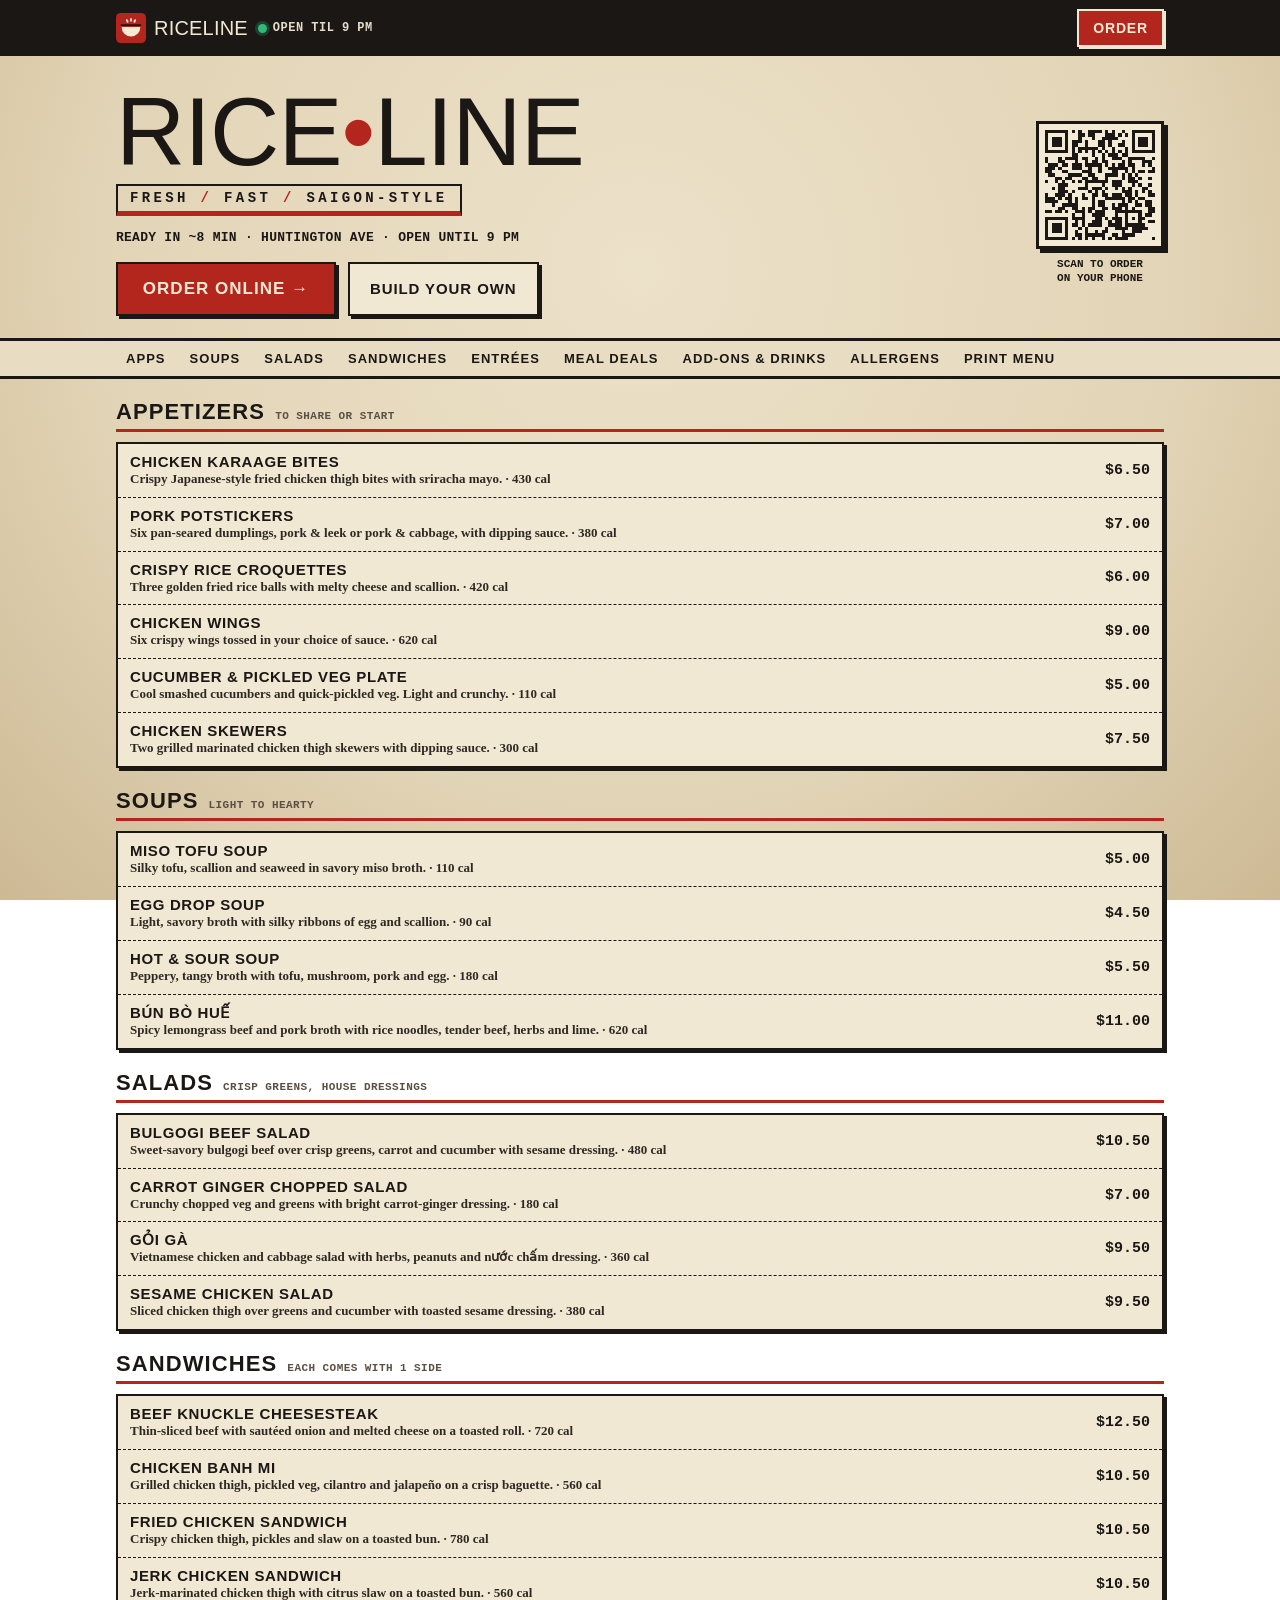
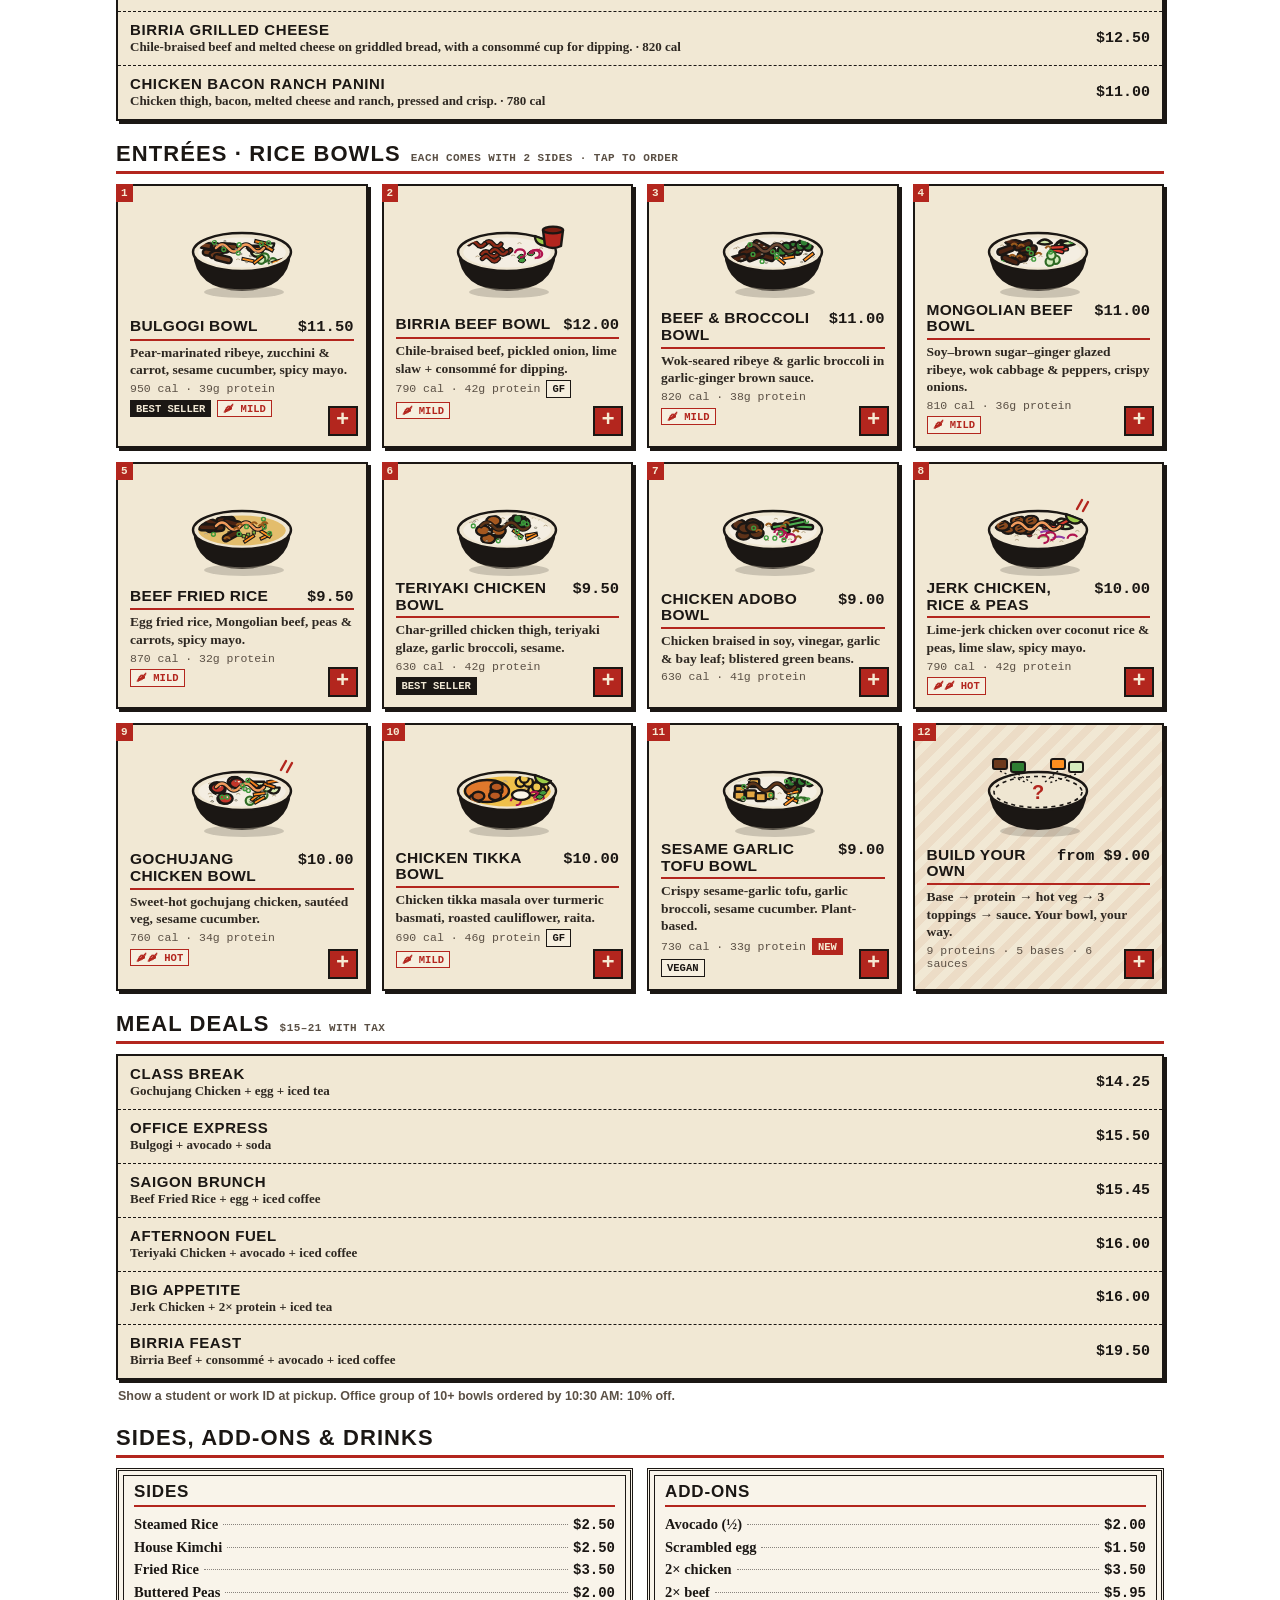
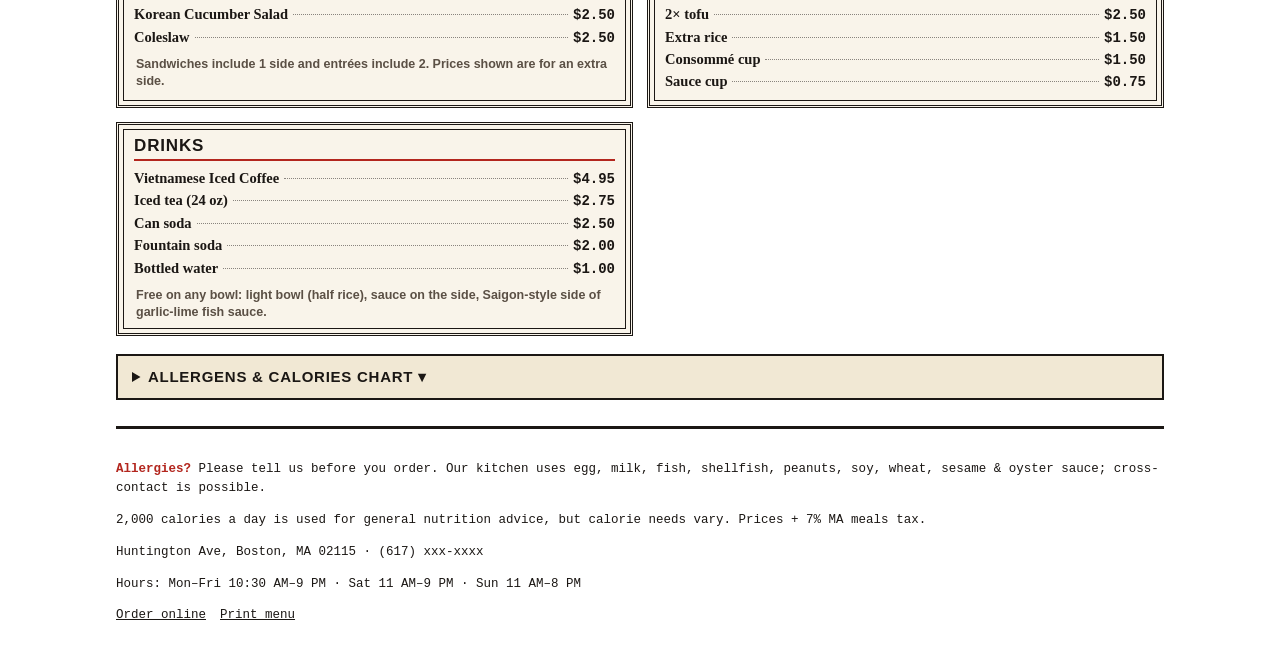
==== index.html @ 6e93cc98 "Add files via upload" ====
<!doctype html><html lang="en"><head><meta charset="utf-8"><meta name="viewport" content="width=device-width, initial-scale=1, viewport-fit=cover">
<title>Riceline — Rice Bowls in Boston | Menu &amp; Order Online</title>
<meta name="description" content="Riceline: Saigon-style rice bowls in Boston. Appetizers, soups, salads, sandwiches and 11 rice-bowl entrées from $9, build-your-own, meal deals $15–21 with tax. Ready in about 8 minutes — order online for pickup.">
<meta name="theme-color" content="#1b1714"><link rel="canonical" href="./">
<meta property="og:type" content="website"><meta property="og:title" content="Riceline — Rice bowls, ready in minutes"><meta property="og:description" content="Signature bowls, build-your-own, Meal Deals and Vietnamese iced coffee. Order ahead for pickup in Boston."><meta property="og:image" content="assets/img/og-image.jpg"><meta name="twitter:card" content="summary_large_image">
<link rel="icon" href="assets/icons/favicon.svg" type="image/svg+xml"><link rel="apple-touch-icon" href="assets/icons/apple-touch-icon.png"><link rel="manifest" href="manifest.webmanifest">
<link rel="prefetch" href="order.html">
<script type="application/ld+json">{"@context": "https://schema.org", "@type": "Restaurant", "name": "Riceline", "servesCuisine": ["Vietnamese", "Asian", "Rice bowls"], "priceRange": "$", "address": {"@type": "PostalAddress", "streetAddress": "Huntington Ave", "addressLocality": "Boston", "addressRegion": "MA", "postalCode": "02115", "addressCountry": "US"}, "acceptsReservations": false, "openingHoursSpecification": [{"@type": "OpeningHoursSpecification", "dayOfWeek": ["Monday", "Tuesday", "Wednesday", "Thursday", "Friday"], "opens": "10:30", "closes": "21:00"}, {"@type": "OpeningHoursSpecification", "dayOfWeek": "Saturday", "opens": "11:00", "closes": "21:00"}, {"@type": "OpeningHoursSpecification", "dayOfWeek": "Sunday", "opens": "11:00", "closes": "20:00"}], "hasMenu": {"@type": "Menu", "name": "Riceline Menu", "hasMenuSection": [{"@type": "MenuSection", "name": "Entrées (Rice Bowls, with 2 sides)", "hasMenuItem": [{"@type": "MenuItem", "name": "Bulgogi Bowl", "description": "Pear-marinated ribeye seared with caramelized edges, sautéed zucchini & carrot, sesame cucumber, pickled carrot and spicy mayo.", "offers": {"@type": "Offer", "price": "11.50", "priceCurrency": "USD"}, "nutrition": {"@type": "NutritionInformation", "calories": "950 calories"}}, {"@type": "MenuItem", "name": "Birria Beef Bowl", "description": "Guajillo-braised beef, slow-cooked 4 hours. Cilantro-onion, pickled red onion, lime slaw — plus a cup of rich consommé for dipping.", "offers": {"@type": "Offer", "price": "12.00", "priceCurrency": "USD"}, "nutrition": {"@type": "NutritionInformation", "calories": "790 calories"}}, {"@type": "MenuItem", "name": "Beef & Broccoli Bowl", "description": "Wok-seared ribeye and garlic broccoli in our garlic-ginger brown sauce, with pickled carrot and scallions.", "offers": {"@type": "Offer", "price": "11.00", "priceCurrency": "USD"}, "nutrition": {"@type": "NutritionInformation", "calories": "820 calories"}}, {"@type": "MenuItem", "name": "Mongolian Beef Bowl", "description": "Ribeye glazed in soy, brown sugar & ginger with scallions, wok cabbage & peppers, sesame cucumber and crispy onions.", "offers": {"@type": "Offer", "price": "11.00", "priceCurrency": "USD"}, "nutrition": {"@type": "NutritionInformation", "calories": "810 calories"}}, {"@type": "MenuItem", "name": "Beef Fried Rice", "description": "Wok-fried egg rice with Mongolian beef, peas & carrots, topped with pickled carrot, spicy mayo and crispy onions.", "offers": {"@type": "Offer", "price": "9.50", "priceCurrency": "USD"}, "nutrition": {"@type": "NutritionInformation", "calories": "870 calories"}}, {"@type": "MenuItem", "name": "Teriyaki Chicken Bowl", "description": "Char-grilled chicken thigh glazed in teriyaki with garlic broccoli, pickled carrot, scallions and toasted sesame.", "offers": {"@type": "Offer", "price": "9.50", "priceCurrency": "USD"}, "nutrition": {"@type": "NutritionInformation", "calories": "630 calories"}}, {"@type": "MenuItem", "name": "Chicken Adobo Bowl", "description": "Filipino-style chicken thigh braised in soy, vinegar, garlic & bay leaf, with blistered green beans, pickled red onion and crispy onions.", "offers": {"@type": "Offer", "price": "9.00", "priceCurrency": "USD"}, "nutrition": {"@type": "NutritionInformation", "calories": "630 calories"}}, {"@type": "MenuItem", "name": "Jerk Chicken, Rice & Peas", "description": "Smoky-hot jerk chicken over coconut rice & peas, wok cabbage & peppers, lime slaw, pickled red onion and spicy mayo.", "offers": {"@type": "Offer", "price": "10.00", "priceCurrency": "USD"}, "nutrition": {"@type": "NutritionInformation", "calories": "790 calories"}}, {"@type": "MenuItem", "name": "Gochujang Chicken Bowl", "description": "Grilled chicken in sweet-hot Korean chili glaze with sautéed veg, sesame cucumber, pickled carrot and spicy mayo.", "offers": {"@type": "Offer", "price": "10.00", "priceCurrency": "USD"}, "nutrition": {"@type": "NutritionInformation", "calories": "760 calories"}}, {"@type": "MenuItem", "name": "Chicken Tikka Bowl", "description": "Yogurt-marinated chicken in creamy tikka masala over turmeric basmati, with roasted turmeric cauliflower and cooling cucumber raita.", "offers": {"@type": "Offer", "price": "10.00", "priceCurrency": "USD"}, "nutrition": {"@type": "NutritionInformation", "calories": "690 calories"}}, {"@type": "MenuItem", "name": "Sesame Garlic Tofu Bowl", "description": "Crispy roasted tofu in sesame-garlic glaze with garlic broccoli, sesame cucumber, pickled carrot and teriyaki. 100% plant-based.", "offers": {"@type": "Offer", "price": "9.00", "priceCurrency": "USD"}, "nutrition": {"@type": "NutritionInformation", "calories": "730 calories"}}]}, {"@type": "MenuSection", "name": "Appetizers", "hasMenuItem": [{"@type": "MenuItem", "name": "Chicken Karaage Bites", "description": "Crispy Japanese-style fried chicken thigh bites with sriracha mayo.", "offers": {"@type": "Offer", "price": "6.50", "priceCurrency": "USD"}}, {"@type": "MenuItem", "name": "Pork Potstickers", "description": "Six pan-seared dumplings, pork & leek or pork & cabbage, with dipping sauce.", "offers": {"@type": "Offer", "price": "7.00", "priceCurrency": "USD"}}, {"@type": "MenuItem", "name": "Crispy Rice Croquettes", "description": "Three golden fried rice balls with melty cheese and scallion.", "offers": {"@type": "Offer", "price": "6.00", "priceCurrency": "USD"}}, {"@type": "MenuItem", "name": "Chicken Wings", "description": "Six crispy wings tossed in your choice of sauce.", "offers": {"@type": "Offer", "price": "9.00", "priceCurrency": "USD"}}, {"@type": "MenuItem", "name": "Cucumber & Pickled Veg Plate", "description": "Cool smashed cucumbers and quick-pickled veg. Light and crunchy.", "offers": {"@type": "Offer", "price": "5.00", "priceCurrency": "USD"}}, {"@type": "MenuItem", "name": "Chicken Skewers", "description": "Two grilled marinated chicken thigh skewers with dipping sauce.", "offers": {"@type": "Offer", "price": "7.50", "priceCurrency": "USD"}}]}, {"@type": "MenuSection", "name": "Soups", "hasMenuItem": [{"@type": "MenuItem", "name": "Miso Tofu Soup", "description": "Silky tofu, scallion and seaweed in savory miso broth.", "offers": {"@type": "Offer", "price": "5.00", "priceCurrency": "USD"}}, {"@type": "MenuItem", "name": "Egg Drop Soup", "description": "Light, savory broth with silky ribbons of egg and scallion.", "offers": {"@type": "Offer", "price": "4.50", "priceCurrency": "USD"}}, {"@type": "MenuItem", "name": "Hot & Sour Soup", "description": "Peppery, tangy broth with tofu, mushroom, pork and egg.", "offers": {"@type": "Offer", "price": "5.50", "priceCurrency": "USD"}}, {"@type": "MenuItem", "name": "Bún Bò Huế", "description": "Spicy lemongrass beef and pork broth with rice noodles, tender beef, herbs and lime.", "offers": {"@type": "Offer", "price": "11.00", "priceCurrency": "USD"}}]}, {"@type": "MenuSection", "name": "Salads", "hasMenuItem": [{"@type": "MenuItem", "name": "Bulgogi Beef Salad", "description": "Sweet-savory bulgogi beef over crisp greens, carrot and cucumber with sesame dressing.", "offers": {"@type": "Offer", "price": "10.50", "priceCurrency": "USD"}}, {"@type": "MenuItem", "name": "Carrot Ginger Chopped Salad", "description": "Crunchy chopped veg and greens with bright carrot-ginger dressing.", "offers": {"@type": "Offer", "price": "7.00", "priceCurrency": "USD"}}, {"@type": "MenuItem", "name": "Gỏi Gà", "description": "Vietnamese chicken and cabbage salad with herbs, peanuts and nước chấm dressing.", "offers": {"@type": "Offer", "price": "9.50", "priceCurrency": "USD"}}, {"@type": "MenuItem", "name": "Sesame Chicken Salad", "description": "Sliced chicken thigh over greens and cucumber with toasted sesame dressing.", "offers": {"@type": "Offer", "price": "9.50", "priceCurrency": "USD"}}]}, {"@type": "MenuSection", "name": "Sandwiches", "hasMenuItem": [{"@type": "MenuItem", "name": "Beef Knuckle Cheesesteak", "description": "Thin-sliced beef with sautéed onion and melted cheese on a toasted roll.", "offers": {"@type": "Offer", "price": "12.50", "priceCurrency": "USD"}}, {"@type": "MenuItem", "name": "Chicken Banh Mi", "description": "Grilled chicken thigh, pickled veg, cilantro and jalapeño on a crisp baguette.", "offers": {"@type": "Offer", "price": "10.50", "priceCurrency": "USD"}}, {"@type": "MenuItem", "name": "Fried Chicken Sandwich", "description": "Crispy chicken thigh, pickles and slaw on a toasted bun.", "offers": {"@type": "Offer", "price": "10.50", "priceCurrency": "USD"}}, {"@type": "MenuItem", "name": "Jerk Chicken Sandwich", "description": "Jerk-marinated chicken thigh with citrus slaw on a toasted bun.", "offers": {"@type": "Offer", "price": "10.50", "priceCurrency": "USD"}}, {"@type": "MenuItem", "name": "Birria Grilled Cheese", "description": "Chile-braised beef and melted cheese on griddled bread, with a consommé cup for dipping.", "offers": {"@type": "Offer", "price": "12.50", "priceCurrency": "USD"}}, {"@type": "MenuItem", "name": "Chicken Bacon Ranch Panini", "description": "Chicken thigh, bacon, melted cheese and ranch, pressed and crisp.", "offers": {"@type": "Offer", "price": "11.00", "priceCurrency": "USD"}}]}, {"@type": "MenuSection", "name": "Meal Deals", "hasMenuItem": [{"@type": "MenuItem", "name": "Class Break", "offers": {"@type": "Offer", "price": "14.25", "priceCurrency": "USD"}}, {"@type": "MenuItem", "name": "Office Express", "offers": {"@type": "Offer", "price": "15.50", "priceCurrency": "USD"}}, {"@type": "MenuItem", "name": "Saigon Brunch", "offers": {"@type": "Offer", "price": "15.45", "priceCurrency": "USD"}}, {"@type": "MenuItem", "name": "Afternoon Fuel", "offers": {"@type": "Offer", "price": "16.00", "priceCurrency": "USD"}}, {"@type": "MenuItem", "name": "Big Appetite", "offers": {"@type": "Offer", "price": "16.00", "priceCurrency": "USD"}}, {"@type": "MenuItem", "name": "Birria Feast", "offers": {"@type": "Offer", "price": "19.50", "priceCurrency": "USD"}}]}, {"@type": "MenuSection", "name": "Drinks", "hasMenuItem": [{"@type": "MenuItem", "name": "Vietnamese Iced Coffee", "offers": {"@type": "Offer", "price": "4.95", "priceCurrency": "USD"}}, {"@type": "MenuItem", "name": "Iced Tea", "offers": {"@type": "Offer", "price": "2.75", "priceCurrency": "USD"}}, {"@type": "MenuItem", "name": "Can Soda", "offers": {"@type": "Offer", "price": "2.50", "priceCurrency": "USD"}}, {"@type": "MenuItem", "name": "Fountain Soda", "offers": {"@type": "Offer", "price": "2.00", "priceCurrency": "USD"}}, {"@type": "MenuItem", "name": "Bottled Water", "offers": {"@type": "Offer", "price": "1.00", "priceCurrency": "USD"}}]}]}}</script>
<style>
@font-face{font-family:'Archivo Narrow';font-weight:700;src:url(assets/fonts/archivo-narrow-latin-700-normal.woff2) format('woff2');font-display:block}@font-face{font-family:'Archivo Narrow';font-weight:600;src:url(assets/fonts/archivo-narrow-latin-600-normal.woff2) format('woff2');font-display:block}@font-face{font-family:'Archivo Black';font-weight:400;src:url(assets/fonts/archivo-black-latin-400-normal.woff2) format('woff2');font-display:block}@font-face{font-family:'Source Serif 4';font-weight:600;src:url(assets/fonts/source-serif-4-latin-600-normal.woff2) format('woff2');font-display:block}@font-face{font-family:'Source Serif 4';font-weight:700;src:url(assets/fonts/source-serif-4-latin-700-normal.woff2) format('woff2');font-display:block}@font-face{font-family:'IBM Plex Mono';font-weight:500;src:url(assets/fonts/ibm-plex-mono-latin-500-normal.woff2) format('woff2');font-display:block}@font-face{font-family:'IBM Plex Mono';font-weight:700;src:url(assets/fonts/ibm-plex-mono-latin-700-normal.woff2) format('woff2');font-display:block}
:root { --ink: #1b1714; --red: #b3261e; --paper: #e8dcc2; --card: #f1e8d4; --muted: #5b5045; }
* { box-sizing: border-box; }
[hidden] { display: none !important; }
html { -webkit-text-size-adjust: 100%; scroll-padding-top: 108px; }
body { margin: 0; color: var(--ink); font: 600 16px/1.4 'Source Serif 4', Georgia, serif;
  background: radial-gradient(ellipse at 50% 30%, #ece1c9 0%, #e2d4b6 60%, #cdb994 100%) fixed; }
body::before { content: ""; position: fixed; inset: 0; background-image: url("data:image/svg+xml;utf8,&lt;svg xmlns=&%23x27;http://www.w3.org/2000/svg&%23x27; width=&%23x27;220&%23x27; height=&%23x27;220&%23x27;&gt;&lt;filter id=&%23x27;n&%23x27;&gt;&lt;feTurbulence type=&%23x27;fractalNoise&%23x27; baseFrequency=&%23x27;.85&%23x27; numOctaves=&%23x27;3&%23x27; stitchTiles=&%23x27;stitch&%23x27;/&gt;&lt;feColorMatrix values=&%23x27;0 0 0 0 .35  0 0 0 0 .27  0 0 0 0 .18  0 0 0 .22 0&%23x27;/&gt;&lt;/filter&gt;&lt;rect width=&%23x27;100%&%23x27; height=&%23x27;100%&%23x27; filter=&%23x27;url(%23n)&%23x27;/&gt;&lt;/svg&gt;"); pointer-events: none; mix-blend-mode: multiply; opacity: .8; z-index: 0; }
a { color: inherit; }
.mono { font-family: 'IBM Plex Mono', ui-monospace, monospace; }
.nar { font-family: 'Archivo Narrow', 'Arial Narrow', sans-serif; }
.wrap { position: relative; z-index: 1; max-width: 1080px; margin: 0 auto; padding: 0 16px; }
:focus-visible { outline: 3px solid #1a73e8; outline-offset: 2px; }
.btn { display: inline-flex; align-items: center; justify-content: center; gap: 8px; min-height: 48px; padding: 0 20px; border: 2.5px solid var(--ink);
  font: 700 15px/1 'Archivo Narrow', sans-serif; letter-spacing: .06em; text-transform: uppercase; text-decoration: none; box-shadow: 3px 3px 0 var(--ink); transition: transform .08s, box-shadow .08s; background: var(--card); }
.btn:active { transform: translate(3px, 3px); box-shadow: 0 0 0 var(--ink); }
.btn.red { background: var(--red); color: #f6ead2; }
/* top bar */
.bar { position: sticky; top: 0; z-index: 20; background: var(--ink); color: #f1e8d4; }
.bar .wrap { height: 56px; display: flex; align-items: center; gap: 10px; }
.bar .logo { display: flex; align-items: center; gap: 8px; text-decoration: none; font: 400 20px/1 'Archivo Black', 'Arial Black', sans-serif; letter-spacing: .01em; }
.bar .logo svg { width: 30px; height: 30px; }
.st { display: inline-flex; align-items: center; gap: 6px; font: 700 12px/1 'IBM Plex Mono', monospace; letter-spacing: .04em; text-transform: uppercase; opacity: .95; }
.st { flex: 0 1 auto; min-width: 0; } .st span { white-space: nowrap; overflow: hidden; text-overflow: ellipsis; min-width: 0; } .bar .logo, .bar .btn { flex: none; }
@media (max-width: 380px) { .bar .logo span { display: none; } }
.st i { flex: none; width: 9px; height: 9px; border-radius: 50%; background: #9a948b; }
.st.on i { background: #33c27f; box-shadow: 0 0 0 3px rgba(51,194,127,.25); } .st.off i { background: #ff6a55; }
.bar .sp { flex: 1; }
.bar .btn { min-height: 38px; padding: 0 14px; font-size: 14px; border-color: #f1e8d4; box-shadow: 2px 2px 0 #f1e8d4; }
/* hero */
.hero { padding: 22px 0 16px; text-align: center; }
.hero h1 { margin: 0; font: 400 clamp(46px, 13vw, 96px)/.88 'Archivo Black', 'Arial Black', sans-serif; letter-spacing: -.01em; }
.hero h1 em { font-style: normal; color: var(--red); }
.ban { display: inline-block; margin-top: 10px; border: 2.5px solid var(--ink); border-bottom: 5px solid var(--red); padding: 4px 12px; font: 700 clamp(11px, 3vw, 14px)/1.2 'IBM Plex Mono', monospace; letter-spacing: .24em; }
.ban i { color: var(--red); font-style: normal; }
.facts { margin: 12px 0 14px; font: 700 13px/1.5 'IBM Plex Mono', monospace; letter-spacing: .02em; text-transform: uppercase; }
.facts span { white-space: nowrap; }
.ctas { display: flex; gap: 12px; justify-content: center; flex-wrap: wrap; }
.ctas .btn.red { min-width: 220px; font-size: 17px; min-height: 54px; }
.qrd { display: none; }
@media (min-width: 900px) { .hero { display: grid; grid-template-columns: 1fr auto; gap: 30px; align-items: center; text-align: left; padding: 34px 0 22px; }
  .ctas { justify-content: flex-start; } .qrd { display: block; text-align: center; font: 700 11px/1.3 'IBM Plex Mono', monospace; }
  .qrd svg { width: 128px; height: 128px; display: block; padding: 6px; background: #f3ead6; border: 3px solid var(--ink); box-shadow: 4px 4px 0 var(--ink); margin-bottom: 8px; } }
/* jump nav */
.jump { position: sticky; top: 56px; z-index: 15; background: var(--paper); border-top: 3px solid var(--ink); border-bottom: 3px solid var(--ink); }
.jump .wrap { display: flex; gap: 4px; overflow-x: auto; scrollbar-width: none; }
.jump a { flex: none; padding: 11px 10px; font: 700 13px/1 'Archivo Narrow', sans-serif; letter-spacing: .08em; text-transform: uppercase; text-decoration: none; }
.jump a:hover { color: var(--red); }
h2.sec { margin: 22px 0 10px; font: 700 22px/1 'Archivo Narrow', sans-serif; letter-spacing: .05em; display: flex; align-items: baseline; gap: 10px; border-bottom: 3px solid var(--red); padding-bottom: 6px; }
h2.sec small { font: 700 11px 'IBM Plex Mono', monospace; letter-spacing: .04em; color: var(--muted); text-transform: uppercase; }
/* bowl cards — compact rows on phones, poster grid on desktop */
.grid { display: grid; gap: 10px; }
.card { position: relative; display: grid; grid-template-columns: 86px 1fr; gap: 4px 10px; align-items: center; padding: 10px 44px 10px 8px; text-decoration: none;
  background: var(--card); border: 2.5px solid var(--ink); box-shadow: 3px 3px 0 var(--ink); transition: transform .08s, box-shadow .08s; }
.card:hover { transform: translate(-1px, -1px); box-shadow: 5px 5px 0 var(--ink); }
.card:active { transform: translate(3px, 3px); box-shadow: 0 0 0 var(--ink); }
.num { position: absolute; top: -2px; left: -2px; background: var(--red); color: #f6ead2; font: 700 11px/1 'IBM Plex Mono', monospace; padding: 4px 5px 3px; }
.ic svg { width: 86px; height: auto; display: block; }
.bd { display: flex; flex-direction: column; gap: 3px; min-width: 0; }
.top { display: flex; align-items: baseline; gap: 8px; border-bottom: 2px solid var(--red); padding-bottom: 3px; }
.nm { font: 700 15.5px/1.08 'Archivo Narrow', sans-serif; letter-spacing: .02em; flex: 1; }
.pr { font: 700 15.5px/1 'IBM Plex Mono', monospace; white-space: nowrap; }
.ds { font: 600 13.5px/1.3 'Source Serif 4', Georgia, serif; color: #2e2822; }
.mt { display: flex; flex-wrap: wrap; gap: 4px 6px; align-items: center; }
.cal { font: 500 11.5px/1.2 'IBM Plex Mono', monospace; color: var(--muted); }
.chip { font: 700 10.5px/1 'IBM Plex Mono', monospace; border: 1.5px solid var(--ink); padding: 3px 5px 2px; text-transform: uppercase; background: #f6efdf; }
.chip.hot { background: var(--ink); color: #f1e8d4; } .chip.new { background: var(--red); color: #f6ead2; border-color: var(--red); } .chip.sp { color: var(--red); border-color: var(--red); }
.go { position: absolute; right: 8px; top: 50%; transform: translateY(-50%); width: 30px; height: 30px; display: grid; place-items: center; background: var(--red); color: #f6ead2;
  font: 700 22px/1 'IBM Plex Mono', monospace; border: 2px solid var(--ink); }
.card.byo { background: repeating-linear-gradient(-45deg, var(--card) 0 8px, #ecdcc6 8px 16px); }
@media (min-width: 700px) { .grid { grid-template-columns: 1fr 1fr; } }
@media (min-width: 1000px) {
  .grid { grid-template-columns: repeat(4, 1fr); gap: 14px; }
  .card { grid-template-columns: 1fr; padding: 30px 12px 12px; align-items: start; }
  .ic svg { width: 120px; margin: 0 auto; }
  .go { top: auto; bottom: 10px; transform: none; }
  .mt { padding-right: 30px; } }
/* deals + boxes */
.deals { list-style: none; margin: 0; padding: 0; border: 2.5px solid var(--ink); background: var(--card); box-shadow: 3px 3px 0 var(--ink); }
.deals li + li { border-top: 1.5px dashed var(--ink); }
.deals a { display: grid; grid-template-columns: 1fr auto; gap: 0 10px; padding: 9px 12px; text-decoration: none; }
.deals a:hover { background: #ecdcc6; }
.dn { font: 700 15px/1.2 'Archivo Narrow', sans-serif; letter-spacing: .04em; text-transform: uppercase; }
.dd { grid-column: 1; font: 600 13px/1.3 'Source Serif 4', Georgia, serif; color: #2e2822; }
.dp { grid-row: 1 / 3; grid-column: 2; align-self: center; font: 700 15px 'IBM Plex Mono', monospace; }
.note { font: 600 12.5px/1.35 'Archivo Narrow', sans-serif; margin: 8px 2px 0; color: var(--muted); }
.boxes { display: grid; gap: 14px; }
@media (min-width: 700px) { .boxes { grid-template-columns: 1fr 1fr; } }
.box { border: 3px double var(--ink); outline: 1.5px solid var(--ink); outline-offset: -8px; padding: 12px 15px; background: rgba(243,234,214,.5); }
.box h3 { margin: 0 0 6px; font: 700 17px/1 'Archivo Narrow', sans-serif; letter-spacing: .05em; border-bottom: 2.5px solid var(--red); padding-bottom: 5px; }
.box ul { list-style: none; margin: 0; padding: 0; }
.box li { display: flex; align-items: baseline; gap: 5px; font: 600 14.5px/1.55 'Source Serif 4', Georgia, serif; }
.box li i { flex: 1; border-bottom: 1.5px dotted rgba(27,23,20,.5); transform: translateY(-4px); }
.box li b { font: 700 14px 'IBM Plex Mono', monospace; }
details.al { margin-top: 18px; border: 2.5px solid var(--ink); background: var(--card); }
details.al summary { cursor: pointer; padding: 12px 14px; font: 700 15px/1.2 'Archivo Narrow', sans-serif; letter-spacing: .05em; text-transform: uppercase; }
.tw { overflow-x: auto; padding: 0 10px 10px; }
table { border-collapse: collapse; width: 100%; font: 600 12.5px/1.2 'Source Serif 4', Georgia, serif; }
th, td { border-bottom: 1px solid rgba(27,23,20,.25); padding: 6px 5px; text-align: center; }
thead th { font: 700 10.5px 'IBM Plex Mono', monospace; text-transform: uppercase; vertical-align: bottom; }
tbody th { text-align: left; white-space: nowrap; } td { color: var(--red); font-size: 14px; } td:last-child { color: var(--ink); font: 500 12px 'IBM Plex Mono', monospace; }
/* footer */
.foot { margin: 26px 0 0; padding: 18px 0 110px; border-top: 3px solid var(--ink); font: 500 12.5px/1.55 'IBM Plex Mono', monospace; }
.foot b { color: var(--red); }
.foot .links a { margin-right: 14px; }
.foot .hrs { white-space: pre-line; }
@media (min-width: 900px) { .foot { padding-bottom: 30px; } }
.fab { position: fixed; left: 12px; right: 12px; bottom: calc(12px + env(safe-area-inset-bottom)); z-index: 30; }
.fab .btn { width: 100%; min-height: 56px; font-size: 17px; justify-content: space-between; padding: 0 20px; }
@media (min-width: 900px) { .fab { display: none; } }
@media (prefers-reduced-motion: reduce) { * { transition: none !important; } }
</style></head><body>
<header class="bar"><div class="wrap"><a class="logo" href="./" aria-label="Riceline home"><svg viewBox="0 0 64 64" aria-hidden="true"><rect width="64" height="64" rx="10" fill="#b3261e"/><path d="M12 30h40a20 20 0 0 1-40 0z" fill="#f6ead2"/><rect x="10" y="24" width="44" height="3.5" rx="1.75" fill="#1b1714"/><ellipse cx="24" cy="17" rx="2.2" ry="4" transform="rotate(-25 24 17)" fill="#f6ead2"/><ellipse cx="32" cy="14.5" rx="2.2" ry="4" fill="#f6ead2"/><ellipse cx="40" cy="17" rx="2.2" ry="4" transform="rotate(25 40 17)" fill="#f6ead2"/></svg><span>RICELINE</span></a>
<span class="st" id="st" hidden><i></i><span></span></span><span class="sp"></span><a class="btn red" href="order.html">Order</a></div></header>
<div class="wrap">
<section class="hero"><div>
<h1>RICE<em>•</em>LINE</h1>
<div class="ban">FRESH <i>/</i> FAST <i>/</i> SAIGON-STYLE</div>
<p class="facts"><span>Ready in ~8 min</span> · <span id="addr">Boston</span> · <span id="hrs">Dine-in &amp; to go</span></p>
<div class="ctas"><a class="btn red" href="order.html">Order online →</a><a class="btn" href="order.html#byo">Build your own</a></div></div>
<div class="qrd"><svg viewBox="0 0 33 33" shape-rendering="crispEdges" fill="#1b1714" aria-label="QR code to order online"><rect x="0" y="0" width="1.02" height="1.02"/><rect x="1" y="0" width="1.02" height="1.02"/><rect x="2" y="0" width="1.02" height="1.02"/><rect x="3" y="0" width="1.02" height="1.02"/><rect x="4" y="0" width="1.02" height="1.02"/><rect x="5" y="0" width="1.02" height="1.02"/><rect x="6" y="0" width="1.02" height="1.02"/><rect x="8" y="0" width="1.02" height="1.02"/><rect x="10" y="0" width="1.02" height="1.02"/><rect x="13" y="0" width="1.02" height="1.02"/><rect x="14" y="0" width="1.02" height="1.02"/><rect x="15" y="0" width="1.02" height="1.02"/><rect x="16" y="0" width="1.02" height="1.02"/><rect x="18" y="0" width="1.02" height="1.02"/><rect x="20" y="0" width="1.02" height="1.02"/><rect x="23" y="0" width="1.02" height="1.02"/><rect x="26" y="0" width="1.02" height="1.02"/><rect x="27" y="0" width="1.02" height="1.02"/><rect x="28" y="0" width="1.02" height="1.02"/><rect x="29" y="0" width="1.02" height="1.02"/><rect x="30" y="0" width="1.02" height="1.02"/><rect x="31" y="0" width="1.02" height="1.02"/><rect x="32" y="0" width="1.02" height="1.02"/><rect x="0" y="1" width="1.02" height="1.02"/><rect x="6" y="1" width="1.02" height="1.02"/><rect x="10" y="1" width="1.02" height="1.02"/><rect x="11" y="1" width="1.02" height="1.02"/><rect x="13" y="1" width="1.02" height="1.02"/><rect x="14" y="1" width="1.02" height="1.02"/><rect x="18" y="1" width="1.02" height="1.02"/><rect x="19" y="1" width="1.02" height="1.02"/><rect x="20" y="1" width="1.02" height="1.02"/><rect x="22" y="1" width="1.02" height="1.02"/><rect x="24" y="1" width="1.02" height="1.02"/><rect x="26" y="1" width="1.02" height="1.02"/><rect x="32" y="1" width="1.02" height="1.02"/><rect x="0" y="2" width="1.02" height="1.02"/><rect x="2" y="2" width="1.02" height="1.02"/><rect x="3" y="2" width="1.02" height="1.02"/><rect x="4" y="2" width="1.02" height="1.02"/><rect x="6" y="2" width="1.02" height="1.02"/><rect x="10" y="2" width="1.02" height="1.02"/><rect x="14" y="2" width="1.02" height="1.02"/><rect x="17" y="2" width="1.02" height="1.02"/><rect x="18" y="2" width="1.02" height="1.02"/><rect x="19" y="2" width="1.02" height="1.02"/><rect x="20" y="2" width="1.02" height="1.02"/><rect x="21" y="2" width="1.02" height="1.02"/><rect x="26" y="2" width="1.02" height="1.02"/><rect x="28" y="2" width="1.02" height="1.02"/><rect x="29" y="2" width="1.02" height="1.02"/><rect x="30" y="2" width="1.02" height="1.02"/><rect x="32" y="2" width="1.02" height="1.02"/><rect x="0" y="3" width="1.02" height="1.02"/><rect x="2" y="3" width="1.02" height="1.02"/><rect x="3" y="3" width="1.02" height="1.02"/><rect x="4" y="3" width="1.02" height="1.02"/><rect x="6" y="3" width="1.02" height="1.02"/><rect x="8" y="3" width="1.02" height="1.02"/><rect x="9" y="3" width="1.02" height="1.02"/><rect x="10" y="3" width="1.02" height="1.02"/><rect x="12" y="3" width="1.02" height="1.02"/><rect x="16" y="3" width="1.02" height="1.02"/><rect x="17" y="3" width="1.02" height="1.02"/><rect x="19" y="3" width="1.02" height="1.02"/><rect x="23" y="3" width="1.02" height="1.02"/><rect x="26" y="3" width="1.02" height="1.02"/><rect x="28" y="3" width="1.02" height="1.02"/><rect x="29" y="3" width="1.02" height="1.02"/><rect x="30" y="3" width="1.02" height="1.02"/><rect x="32" y="3" width="1.02" height="1.02"/><rect x="0" y="4" width="1.02" height="1.02"/><rect x="2" y="4" width="1.02" height="1.02"/><rect x="3" y="4" width="1.02" height="1.02"/><rect x="4" y="4" width="1.02" height="1.02"/><rect x="6" y="4" width="1.02" height="1.02"/><rect x="8" y="4" width="1.02" height="1.02"/><rect x="9" y="4" width="1.02" height="1.02"/><rect x="12" y="4" width="1.02" height="1.02"/><rect x="16" y="4" width="1.02" height="1.02"/><rect x="17" y="4" width="1.02" height="1.02"/><rect x="19" y="4" width="1.02" height="1.02"/><rect x="22" y="4" width="1.02" height="1.02"/><rect x="23" y="4" width="1.02" height="1.02"/><rect x="26" y="4" width="1.02" height="1.02"/><rect x="28" y="4" width="1.02" height="1.02"/><rect x="29" y="4" width="1.02" height="1.02"/><rect x="30" y="4" width="1.02" height="1.02"/><rect x="32" y="4" width="1.02" height="1.02"/><rect x="0" y="5" width="1.02" height="1.02"/><rect x="6" y="5" width="1.02" height="1.02"/><rect x="8" y="5" width="1.02" height="1.02"/><rect x="10" y="5" width="1.02" height="1.02"/><rect x="11" y="5" width="1.02" height="1.02"/><rect x="12" y="5" width="1.02" height="1.02"/><rect x="13" y="5" width="1.02" height="1.02"/><rect x="14" y="5" width="1.02" height="1.02"/><rect x="15" y="5" width="1.02" height="1.02"/><rect x="17" y="5" width="1.02" height="1.02"/><rect x="20" y="5" width="1.02" height="1.02"/><rect x="24" y="5" width="1.02" height="1.02"/><rect x="26" y="5" width="1.02" height="1.02"/><rect x="32" y="5" width="1.02" height="1.02"/><rect x="0" y="6" width="1.02" height="1.02"/><rect x="1" y="6" width="1.02" height="1.02"/><rect x="2" y="6" width="1.02" height="1.02"/><rect x="3" y="6" width="1.02" height="1.02"/><rect x="4" y="6" width="1.02" height="1.02"/><rect x="5" y="6" width="1.02" height="1.02"/><rect x="6" y="6" width="1.02" height="1.02"/><rect x="8" y="6" width="1.02" height="1.02"/><rect x="10" y="6" width="1.02" height="1.02"/><rect x="12" y="6" width="1.02" height="1.02"/><rect x="14" y="6" width="1.02" height="1.02"/><rect x="16" y="6" width="1.02" height="1.02"/><rect x="18" y="6" width="1.02" height="1.02"/><rect x="20" y="6" width="1.02" height="1.02"/><rect x="22" y="6" width="1.02" height="1.02"/><rect x="24" y="6" width="1.02" height="1.02"/><rect x="26" y="6" width="1.02" height="1.02"/><rect x="27" y="6" width="1.02" height="1.02"/><rect x="28" y="6" width="1.02" height="1.02"/><rect x="29" y="6" width="1.02" height="1.02"/><rect x="30" y="6" width="1.02" height="1.02"/><rect x="31" y="6" width="1.02" height="1.02"/><rect x="32" y="6" width="1.02" height="1.02"/><rect x="8" y="7" width="1.02" height="1.02"/><rect x="9" y="7" width="1.02" height="1.02"/><rect x="14" y="7" width="1.02" height="1.02"/><rect x="17" y="7" width="1.02" height="1.02"/><rect x="19" y="7" width="1.02" height="1.02"/><rect x="20" y="7" width="1.02" height="1.02"/><rect x="21" y="7" width="1.02" height="1.02"/><rect x="23" y="7" width="1.02" height="1.02"/><rect x="24" y="7" width="1.02" height="1.02"/><rect x="0" y="8" width="1.02" height="1.02"/><rect x="4" y="8" width="1.02" height="1.02"/><rect x="6" y="8" width="1.02" height="1.02"/><rect x="7" y="8" width="1.02" height="1.02"/><rect x="8" y="8" width="1.02" height="1.02"/><rect x="9" y="8" width="1.02" height="1.02"/><rect x="11" y="8" width="1.02" height="1.02"/><rect x="12" y="8" width="1.02" height="1.02"/><rect x="15" y="8" width="1.02" height="1.02"/><rect x="17" y="8" width="1.02" height="1.02"/><rect x="20" y="8" width="1.02" height="1.02"/><rect x="21" y="8" width="1.02" height="1.02"/><rect x="22" y="8" width="1.02" height="1.02"/><rect x="25" y="8" width="1.02" height="1.02"/><rect x="26" y="8" width="1.02" height="1.02"/><rect x="27" y="8" width="1.02" height="1.02"/><rect x="28" y="8" width="1.02" height="1.02"/><rect x="29" y="8" width="1.02" height="1.02"/><rect x="32" y="8" width="1.02" height="1.02"/><rect x="0" y="9" width="1.02" height="1.02"/><rect x="4" y="9" width="1.02" height="1.02"/><rect x="5" y="9" width="1.02" height="1.02"/><rect x="9" y="9" width="1.02" height="1.02"/><rect x="12" y="9" width="1.02" height="1.02"/><rect x="14" y="9" width="1.02" height="1.02"/><rect x="15" y="9" width="1.02" height="1.02"/><rect x="17" y="9" width="1.02" height="1.02"/><rect x="18" y="9" width="1.02" height="1.02"/><rect x="23" y="9" width="1.02" height="1.02"/><rect x="25" y="9" width="1.02" height="1.02"/><rect x="29" y="9" width="1.02" height="1.02"/><rect x="30" y="9" width="1.02" height="1.02"/><rect x="31" y="9" width="1.02" height="1.02"/><rect x="1" y="10" width="1.02" height="1.02"/><rect x="2" y="10" width="1.02" height="1.02"/><rect x="3" y="10" width="1.02" height="1.02"/><rect x="5" y="10" width="1.02" height="1.02"/><rect x="6" y="10" width="1.02" height="1.02"/><rect x="8" y="10" width="1.02" height="1.02"/><rect x="9" y="10" width="1.02" height="1.02"/><rect x="10" y="10" width="1.02" height="1.02"/><rect x="12" y="10" width="1.02" height="1.02"/><rect x="13" y="10" width="1.02" height="1.02"/><rect x="14" y="10" width="1.02" height="1.02"/><rect x="15" y="10" width="1.02" height="1.02"/><rect x="16" y="10" width="1.02" height="1.02"/><rect x="18" y="10" width="1.02" height="1.02"/><rect x="20" y="10" width="1.02" height="1.02"/><rect x="22" y="10" width="1.02" height="1.02"/><rect x="23" y="10" width="1.02" height="1.02"/><rect x="25" y="10" width="1.02" height="1.02"/><rect x="26" y="10" width="1.02" height="1.02"/><rect x="29" y="10" width="1.02" height="1.02"/><rect x="31" y="10" width="1.02" height="1.02"/><rect x="0" y="11" width="1.02" height="1.02"/><rect x="1" y="11" width="1.02" height="1.02"/><rect x="2" y="11" width="1.02" height="1.02"/><rect x="4" y="11" width="1.02" height="1.02"/><rect x="8" y="11" width="1.02" height="1.02"/><rect x="9" y="11" width="1.02" height="1.02"/><rect x="10" y="11" width="1.02" height="1.02"/><rect x="13" y="11" width="1.02" height="1.02"/><rect x="16" y="11" width="1.02" height="1.02"/><rect x="19" y="11" width="1.02" height="1.02"/><rect x="20" y="11" width="1.02" height="1.02"/><rect x="21" y="11" width="1.02" height="1.02"/><rect x="22" y="11" width="1.02" height="1.02"/><rect x="23" y="11" width="1.02" height="1.02"/><rect x="24" y="11" width="1.02" height="1.02"/><rect x="26" y="11" width="1.02" height="1.02"/><rect x="32" y="11" width="1.02" height="1.02"/><rect x="0" y="12" width="1.02" height="1.02"/><rect x="1" y="12" width="1.02" height="1.02"/><rect x="5" y="12" width="1.02" height="1.02"/><rect x="6" y="12" width="1.02" height="1.02"/><rect x="11" y="12" width="1.02" height="1.02"/><rect x="12" y="12" width="1.02" height="1.02"/><rect x="13" y="12" width="1.02" height="1.02"/><rect x="16" y="12" width="1.02" height="1.02"/><rect x="20" y="12" width="1.02" height="1.02"/><rect x="21" y="12" width="1.02" height="1.02"/><rect x="24" y="12" width="1.02" height="1.02"/><rect x="26" y="12" width="1.02" height="1.02"/><rect x="28" y="12" width="1.02" height="1.02"/><rect x="29" y="12" width="1.02" height="1.02"/><rect x="31" y="12" width="1.02" height="1.02"/><rect x="32" y="12" width="1.02" height="1.02"/><rect x="1" y="13" width="1.02" height="1.02"/><rect x="2" y="13" width="1.02" height="1.02"/><rect x="7" y="13" width="1.02" height="1.02"/><rect x="8" y="13" width="1.02" height="1.02"/><rect x="9" y="13" width="1.02" height="1.02"/><rect x="10" y="13" width="1.02" height="1.02"/><rect x="13" y="13" width="1.02" height="1.02"/><rect x="14" y="13" width="1.02" height="1.02"/><rect x="18" y="13" width="1.02" height="1.02"/><rect x="19" y="13" width="1.02" height="1.02"/><rect x="20" y="13" width="1.02" height="1.02"/><rect x="21" y="13" width="1.02" height="1.02"/><rect x="23" y="13" width="1.02" height="1.02"/><rect x="25" y="13" width="1.02" height="1.02"/><rect x="27" y="13" width="1.02" height="1.02"/><rect x="3" y="14" width="1.02" height="1.02"/><rect x="4" y="14" width="1.02" height="1.02"/><rect x="6" y="14" width="1.02" height="1.02"/><rect x="7" y="14" width="1.02" height="1.02"/><rect x="11" y="14" width="1.02" height="1.02"/><rect x="12" y="14" width="1.02" height="1.02"/><rect x="14" y="14" width="1.02" height="1.02"/><rect x="15" y="14" width="1.02" height="1.02"/><rect x="18" y="14" width="1.02" height="1.02"/><rect x="23" y="14" width="1.02" height="1.02"/><rect x="25" y="14" width="1.02" height="1.02"/><rect x="26" y="14" width="1.02" height="1.02"/><rect x="28" y="14" width="1.02" height="1.02"/><rect x="31" y="14" width="1.02" height="1.02"/><rect x="0" y="15" width="1.02" height="1.02"/><rect x="3" y="15" width="1.02" height="1.02"/><rect x="5" y="15" width="1.02" height="1.02"/><rect x="8" y="15" width="1.02" height="1.02"/><rect x="10" y="15" width="1.02" height="1.02"/><rect x="12" y="15" width="1.02" height="1.02"/><rect x="13" y="15" width="1.02" height="1.02"/><rect x="14" y="15" width="1.02" height="1.02"/><rect x="15" y="15" width="1.02" height="1.02"/><rect x="16" y="15" width="1.02" height="1.02"/><rect x="17" y="15" width="1.02" height="1.02"/><rect x="18" y="15" width="1.02" height="1.02"/><rect x="20" y="15" width="1.02" height="1.02"/><rect x="21" y="15" width="1.02" height="1.02"/><rect x="22" y="15" width="1.02" height="1.02"/><rect x="25" y="15" width="1.02" height="1.02"/><rect x="26" y="15" width="1.02" height="1.02"/><rect x="27" y="15" width="1.02" height="1.02"/><rect x="4" y="16" width="1.02" height="1.02"/><rect x="5" y="16" width="1.02" height="1.02"/><rect x="6" y="16" width="1.02" height="1.02"/><rect x="12" y="16" width="1.02" height="1.02"/><rect x="17" y="16" width="1.02" height="1.02"/><rect x="20" y="16" width="1.02" height="1.02"/><rect x="21" y="16" width="1.02" height="1.02"/><rect x="22" y="16" width="1.02" height="1.02"/><rect x="26" y="16" width="1.02" height="1.02"/><rect x="28" y="16" width="1.02" height="1.02"/><rect x="31" y="16" width="1.02" height="1.02"/><rect x="2" y="17" width="1.02" height="1.02"/><rect x="4" y="17" width="1.02" height="1.02"/><rect x="5" y="17" width="1.02" height="1.02"/><rect x="10" y="17" width="1.02" height="1.02"/><rect x="11" y="17" width="1.02" height="1.02"/><rect x="12" y="17" width="1.02" height="1.02"/><rect x="14" y="17" width="1.02" height="1.02"/><rect x="15" y="17" width="1.02" height="1.02"/><rect x="16" y="17" width="1.02" height="1.02"/><rect x="18" y="17" width="1.02" height="1.02"/><rect x="21" y="17" width="1.02" height="1.02"/><rect x="23" y="17" width="1.02" height="1.02"/><rect x="25" y="17" width="1.02" height="1.02"/><rect x="29" y="17" width="1.02" height="1.02"/><rect x="30" y="17" width="1.02" height="1.02"/><rect x="4" y="18" width="1.02" height="1.02"/><rect x="5" y="18" width="1.02" height="1.02"/><rect x="6" y="18" width="1.02" height="1.02"/><rect x="8" y="18" width="1.02" height="1.02"/><rect x="13" y="18" width="1.02" height="1.02"/><rect x="15" y="18" width="1.02" height="1.02"/><rect x="17" y="18" width="1.02" height="1.02"/><rect x="23" y="18" width="1.02" height="1.02"/><rect x="24" y="18" width="1.02" height="1.02"/><rect x="25" y="18" width="1.02" height="1.02"/><rect x="27" y="18" width="1.02" height="1.02"/><rect x="29" y="18" width="1.02" height="1.02"/><rect x="31" y="18" width="1.02" height="1.02"/><rect x="0" y="19" width="1.02" height="1.02"/><rect x="3" y="19" width="1.02" height="1.02"/><rect x="4" y="19" width="1.02" height="1.02"/><rect x="5" y="19" width="1.02" height="1.02"/><rect x="7" y="19" width="1.02" height="1.02"/><rect x="11" y="19" width="1.02" height="1.02"/><rect x="14" y="19" width="1.02" height="1.02"/><rect x="15" y="19" width="1.02" height="1.02"/><rect x="17" y="19" width="1.02" height="1.02"/><rect x="18" y="19" width="1.02" height="1.02"/><rect x="20" y="19" width="1.02" height="1.02"/><rect x="21" y="19" width="1.02" height="1.02"/><rect x="22" y="19" width="1.02" height="1.02"/><rect x="24" y="19" width="1.02" height="1.02"/><rect x="25" y="19" width="1.02" height="1.02"/><rect x="27" y="19" width="1.02" height="1.02"/><rect x="31" y="19" width="1.02" height="1.02"/><rect x="32" y="19" width="1.02" height="1.02"/><rect x="0" y="20" width="1.02" height="1.02"/><rect x="1" y="20" width="1.02" height="1.02"/><rect x="2" y="20" width="1.02" height="1.02"/><rect x="4" y="20" width="1.02" height="1.02"/><rect x="6" y="20" width="1.02" height="1.02"/><rect x="7" y="20" width="1.02" height="1.02"/><rect x="9" y="20" width="1.02" height="1.02"/><rect x="11" y="20" width="1.02" height="1.02"/><rect x="12" y="20" width="1.02" height="1.02"/><rect x="14" y="20" width="1.02" height="1.02"/><rect x="18" y="20" width="1.02" height="1.02"/><rect x="19" y="20" width="1.02" height="1.02"/><rect x="20" y="20" width="1.02" height="1.02"/><rect x="21" y="20" width="1.02" height="1.02"/><rect x="22" y="20" width="1.02" height="1.02"/><rect x="23" y="20" width="1.02" height="1.02"/><rect x="25" y="20" width="1.02" height="1.02"/><rect x="26" y="20" width="1.02" height="1.02"/><rect x="28" y="20" width="1.02" height="1.02"/><rect x="29" y="20" width="1.02" height="1.02"/><rect x="0" y="21" width="1.02" height="1.02"/><rect x="1" y="21" width="1.02" height="1.02"/><rect x="2" y="21" width="1.02" height="1.02"/><rect x="3" y="21" width="1.02" height="1.02"/><rect x="7" y="21" width="1.02" height="1.02"/><rect x="9" y="21" width="1.02" height="1.02"/><rect x="14" y="21" width="1.02" height="1.02"/><rect x="16" y="21" width="1.02" height="1.02"/><rect x="17" y="21" width="1.02" height="1.02"/><rect x="23" y="21" width="1.02" height="1.02"/><rect x="25" y="21" width="1.02" height="1.02"/><rect x="27" y="21" width="1.02" height="1.02"/><rect x="30" y="21" width="1.02" height="1.02"/><rect x="31" y="21" width="1.02" height="1.02"/><rect x="2" y="22" width="1.02" height="1.02"/><rect x="5" y="22" width="1.02" height="1.02"/><rect x="6" y="22" width="1.02" height="1.02"/><rect x="7" y="22" width="1.02" height="1.02"/><rect x="8" y="22" width="1.02" height="1.02"/><rect x="9" y="22" width="1.02" height="1.02"/><rect x="14" y="22" width="1.02" height="1.02"/><rect x="16" y="22" width="1.02" height="1.02"/><rect x="17" y="22" width="1.02" height="1.02"/><rect x="20" y="22" width="1.02" height="1.02"/><rect x="22" y="22" width="1.02" height="1.02"/><rect x="23" y="22" width="1.02" height="1.02"/><rect x="24" y="22" width="1.02" height="1.02"/><rect x="27" y="22" width="1.02" height="1.02"/><rect x="28" y="22" width="1.02" height="1.02"/><rect x="30" y="22" width="1.02" height="1.02"/><rect x="31" y="22" width="1.02" height="1.02"/><rect x="4" y="23" width="1.02" height="1.02"/><rect x="5" y="23" width="1.02" height="1.02"/><rect x="8" y="23" width="1.02" height="1.02"/><rect x="9" y="23" width="1.02" height="1.02"/><rect x="11" y="23" width="1.02" height="1.02"/><rect x="13" y="23" width="1.02" height="1.02"/><rect x="14" y="23" width="1.02" height="1.02"/><rect x="17" y="23" width="1.02" height="1.02"/><rect x="18" y="23" width="1.02" height="1.02"/><rect x="20" y="23" width="1.02" height="1.02"/><rect x="21" y="23" width="1.02" height="1.02"/><rect x="22" y="23" width="1.02" height="1.02"/><rect x="24" y="23" width="1.02" height="1.02"/><rect x="26" y="23" width="1.02" height="1.02"/><rect x="31" y="23" width="1.02" height="1.02"/><rect x="32" y="23" width="1.02" height="1.02"/><rect x="0" y="24" width="1.02" height="1.02"/><rect x="1" y="24" width="1.02" height="1.02"/><rect x="3" y="24" width="1.02" height="1.02"/><rect x="4" y="24" width="1.02" height="1.02"/><rect x="6" y="24" width="1.02" height="1.02"/><rect x="9" y="24" width="1.02" height="1.02"/><rect x="10" y="24" width="1.02" height="1.02"/><rect x="11" y="24" width="1.02" height="1.02"/><rect x="13" y="24" width="1.02" height="1.02"/><rect x="15" y="24" width="1.02" height="1.02"/><rect x="16" y="24" width="1.02" height="1.02"/><rect x="17" y="24" width="1.02" height="1.02"/><rect x="21" y="24" width="1.02" height="1.02"/><rect x="22" y="24" width="1.02" height="1.02"/><rect x="23" y="24" width="1.02" height="1.02"/><rect x="24" y="24" width="1.02" height="1.02"/><rect x="25" y="24" width="1.02" height="1.02"/><rect x="26" y="24" width="1.02" height="1.02"/><rect x="27" y="24" width="1.02" height="1.02"/><rect x="28" y="24" width="1.02" height="1.02"/><rect x="31" y="24" width="1.02" height="1.02"/><rect x="32" y="24" width="1.02" height="1.02"/><rect x="8" y="25" width="1.02" height="1.02"/><rect x="11" y="25" width="1.02" height="1.02"/><rect x="14" y="25" width="1.02" height="1.02"/><rect x="15" y="25" width="1.02" height="1.02"/><rect x="16" y="25" width="1.02" height="1.02"/><rect x="17" y="25" width="1.02" height="1.02"/><rect x="21" y="25" width="1.02" height="1.02"/><rect x="24" y="25" width="1.02" height="1.02"/><rect x="28" y="25" width="1.02" height="1.02"/><rect x="30" y="25" width="1.02" height="1.02"/><rect x="31" y="25" width="1.02" height="1.02"/><rect x="0" y="26" width="1.02" height="1.02"/><rect x="1" y="26" width="1.02" height="1.02"/><rect x="2" y="26" width="1.02" height="1.02"/><rect x="3" y="26" width="1.02" height="1.02"/><rect x="4" y="26" width="1.02" height="1.02"/><rect x="5" y="26" width="1.02" height="1.02"/><rect x="6" y="26" width="1.02" height="1.02"/><rect x="8" y="26" width="1.02" height="1.02"/><rect x="9" y="26" width="1.02" height="1.02"/><rect x="10" y="26" width="1.02" height="1.02"/><rect x="11" y="26" width="1.02" height="1.02"/><rect x="15" y="26" width="1.02" height="1.02"/><rect x="16" y="26" width="1.02" height="1.02"/><rect x="18" y="26" width="1.02" height="1.02"/><rect x="20" y="26" width="1.02" height="1.02"/><rect x="21" y="26" width="1.02" height="1.02"/><rect x="22" y="26" width="1.02" height="1.02"/><rect x="24" y="26" width="1.02" height="1.02"/><rect x="26" y="26" width="1.02" height="1.02"/><rect x="28" y="26" width="1.02" height="1.02"/><rect x="29" y="26" width="1.02" height="1.02"/><rect x="0" y="27" width="1.02" height="1.02"/><rect x="6" y="27" width="1.02" height="1.02"/><rect x="9" y="27" width="1.02" height="1.02"/><rect x="11" y="27" width="1.02" height="1.02"/><rect x="14" y="27" width="1.02" height="1.02"/><rect x="15" y="27" width="1.02" height="1.02"/><rect x="16" y="27" width="1.02" height="1.02"/><rect x="19" y="27" width="1.02" height="1.02"/><rect x="21" y="27" width="1.02" height="1.02"/><rect x="22" y="27" width="1.02" height="1.02"/><rect x="24" y="27" width="1.02" height="1.02"/><rect x="28" y="27" width="1.02" height="1.02"/><rect x="31" y="27" width="1.02" height="1.02"/><rect x="32" y="27" width="1.02" height="1.02"/><rect x="0" y="28" width="1.02" height="1.02"/><rect x="2" y="28" width="1.02" height="1.02"/><rect x="3" y="28" width="1.02" height="1.02"/><rect x="4" y="28" width="1.02" height="1.02"/><rect x="6" y="28" width="1.02" height="1.02"/><rect x="8" y="28" width="1.02" height="1.02"/><rect x="9" y="28" width="1.02" height="1.02"/><rect x="11" y="28" width="1.02" height="1.02"/><rect x="13" y="28" width="1.02" height="1.02"/><rect x="14" y="28" width="1.02" height="1.02"/><rect x="15" y="28" width="1.02" height="1.02"/><rect x="16" y="28" width="1.02" height="1.02"/><rect x="19" y="28" width="1.02" height="1.02"/><rect x="20" y="28" width="1.02" height="1.02"/><rect x="21" y="28" width="1.02" height="1.02"/><rect x="22" y="28" width="1.02" height="1.02"/><rect x="24" y="28" width="1.02" height="1.02"/><rect x="25" y="28" width="1.02" height="1.02"/><rect x="26" y="28" width="1.02" height="1.02"/><rect x="27" y="28" width="1.02" height="1.02"/><rect x="28" y="28" width="1.02" height="1.02"/><rect x="29" y="28" width="1.02" height="1.02"/><rect x="0" y="29" width="1.02" height="1.02"/><rect x="2" y="29" width="1.02" height="1.02"/><rect x="3" y="29" width="1.02" height="1.02"/><rect x="4" y="29" width="1.02" height="1.02"/><rect x="6" y="29" width="1.02" height="1.02"/><rect x="10" y="29" width="1.02" height="1.02"/><rect x="12" y="29" width="1.02" height="1.02"/><rect x="18" y="29" width="1.02" height="1.02"/><rect x="21" y="29" width="1.02" height="1.02"/><rect x="22" y="29" width="1.02" height="1.02"/><rect x="23" y="29" width="1.02" height="1.02"/><rect x="24" y="29" width="1.02" height="1.02"/><rect x="26" y="29" width="1.02" height="1.02"/><rect x="27" y="29" width="1.02" height="1.02"/><rect x="28" y="29" width="1.02" height="1.02"/><rect x="29" y="29" width="1.02" height="1.02"/><rect x="30" y="29" width="1.02" height="1.02"/><rect x="0" y="30" width="1.02" height="1.02"/><rect x="2" y="30" width="1.02" height="1.02"/><rect x="3" y="30" width="1.02" height="1.02"/><rect x="4" y="30" width="1.02" height="1.02"/><rect x="6" y="30" width="1.02" height="1.02"/><rect x="9" y="30" width="1.02" height="1.02"/><rect x="12" y="30" width="1.02" height="1.02"/><rect x="15" y="30" width="1.02" height="1.02"/><rect x="17" y="30" width="1.02" height="1.02"/><rect x="18" y="30" width="1.02" height="1.02"/><rect x="23" y="30" width="1.02" height="1.02"/><rect x="26" y="30" width="1.02" height="1.02"/><rect x="27" y="30" width="1.02" height="1.02"/><rect x="28" y="30" width="1.02" height="1.02"/><rect x="0" y="31" width="1.02" height="1.02"/><rect x="6" y="31" width="1.02" height="1.02"/><rect x="9" y="31" width="1.02" height="1.02"/><rect x="10" y="31" width="1.02" height="1.02"/><rect x="12" y="31" width="1.02" height="1.02"/><rect x="13" y="31" width="1.02" height="1.02"/><rect x="14" y="31" width="1.02" height="1.02"/><rect x="15" y="31" width="1.02" height="1.02"/><rect x="16" y="31" width="1.02" height="1.02"/><rect x="17" y="31" width="1.02" height="1.02"/><rect x="20" y="31" width="1.02" height="1.02"/><rect x="21" y="31" width="1.02" height="1.02"/><rect x="23" y="31" width="1.02" height="1.02"/><rect x="24" y="31" width="1.02" height="1.02"/><rect x="25" y="31" width="1.02" height="1.02"/><rect x="26" y="31" width="1.02" height="1.02"/><rect x="0" y="32" width="1.02" height="1.02"/><rect x="1" y="32" width="1.02" height="1.02"/><rect x="2" y="32" width="1.02" height="1.02"/><rect x="3" y="32" width="1.02" height="1.02"/><rect x="4" y="32" width="1.02" height="1.02"/><rect x="5" y="32" width="1.02" height="1.02"/><rect x="6" y="32" width="1.02" height="1.02"/><rect x="8" y="32" width="1.02" height="1.02"/><rect x="10" y="32" width="1.02" height="1.02"/><rect x="12" y="32" width="1.02" height="1.02"/><rect x="14" y="32" width="1.02" height="1.02"/><rect x="17" y="32" width="1.02" height="1.02"/><rect x="19" y="32" width="1.02" height="1.02"/><rect x="21" y="32" width="1.02" height="1.02"/><rect x="22" y="32" width="1.02" height="1.02"/><rect x="23" y="32" width="1.02" height="1.02"/><rect x="24" y="32" width="1.02" height="1.02"/><rect x="32" y="32" width="1.02" height="1.02"/></svg>SCAN TO ORDER<br>ON YOUR PHONE</div>
</section>
</div>
<nav class="jump" aria-label="Menu sections"><div class="wrap"><a href="#apps">Apps</a><a href="#soups">Soups</a><a href="#salads">Salads</a><a href="#sandwiches">Sandwiches</a><a href="#bowls">Entrées</a><a href="#deals">Meal deals</a><a href="#extras">Add-ons &amp; drinks</a><a href="#allergens">Allergens</a><a href="print-menu.html">Print menu</a></div></nav>
<main class="wrap">
<h2 class="sec" id="apps">APPETIZERS <small>To share or start</small></h2><ul class="deals"><li><a href="order.html#item=karaage"><b class="dn">Chicken Karaage Bites</b><span class="dd">Crispy Japanese-style fried chicken thigh bites with sriracha mayo. · 430 cal</span><b class="dp">$6.50</b></a></li><li><a href="order.html#item=potstickers"><b class="dn">Pork Potstickers</b><span class="dd">Six pan-seared dumplings, pork &amp; leek or pork &amp; cabbage, with dipping sauce. · 380 cal</span><b class="dp">$7.00</b></a></li><li><a href="order.html#item=croquettes"><b class="dn">Crispy Rice Croquettes</b><span class="dd">Three golden fried rice balls with melty cheese and scallion. · 420 cal</span><b class="dp">$6.00</b></a></li><li><a href="order.html#item=wings"><b class="dn">Chicken Wings</b><span class="dd">Six crispy wings tossed in your choice of sauce. · 620 cal</span><b class="dp">$9.00</b></a></li><li><a href="order.html#item=cucumber-plate"><b class="dn">Cucumber &amp; Pickled Veg Plate</b><span class="dd">Cool smashed cucumbers and quick-pickled veg. Light and crunchy. · 110 cal</span><b class="dp">$5.00</b></a></li><li><a href="order.html#item=skewers"><b class="dn">Chicken Skewers</b><span class="dd">Two grilled marinated chicken thigh skewers with dipping sauce. · 300 cal</span><b class="dp">$7.50</b></a></li></ul><h2 class="sec" id="soups">SOUPS <small>Light to hearty</small></h2><ul class="deals"><li><a href="order.html#item=miso-soup"><b class="dn">Miso Tofu Soup</b><span class="dd">Silky tofu, scallion and seaweed in savory miso broth. · 110 cal</span><b class="dp">$5.00</b></a></li><li><a href="order.html#item=egg-drop"><b class="dn">Egg Drop Soup</b><span class="dd">Light, savory broth with silky ribbons of egg and scallion. · 90 cal</span><b class="dp">$4.50</b></a></li><li><a href="order.html#item=hot-sour"><b class="dn">Hot &amp; Sour Soup</b><span class="dd">Peppery, tangy broth with tofu, mushroom, pork and egg. · 180 cal</span><b class="dp">$5.50</b></a></li><li><a href="order.html#item=bun-bo-hue"><b class="dn">Bún Bò Huế</b><span class="dd">Spicy lemongrass beef and pork broth with rice noodles, tender beef, herbs and lime. · 620 cal</span><b class="dp">$11.00</b></a></li></ul><h2 class="sec" id="salads">SALADS <small>Crisp greens, house dressings</small></h2><ul class="deals"><li><a href="order.html#item=bulgogi-salad"><b class="dn">Bulgogi Beef Salad</b><span class="dd">Sweet-savory bulgogi beef over crisp greens, carrot and cucumber with sesame dressing. · 480 cal</span><b class="dp">$10.50</b></a></li><li><a href="order.html#item=carrot-ginger"><b class="dn">Carrot Ginger Chopped Salad</b><span class="dd">Crunchy chopped veg and greens with bright carrot-ginger dressing. · 180 cal</span><b class="dp">$7.00</b></a></li><li><a href="order.html#item=goi-ga"><b class="dn">Gỏi Gà</b><span class="dd">Vietnamese chicken and cabbage salad with herbs, peanuts and nước chấm dressing. · 360 cal</span><b class="dp">$9.50</b></a></li><li><a href="order.html#item=sesame-chicken-salad"><b class="dn">Sesame Chicken Salad</b><span class="dd">Sliced chicken thigh over greens and cucumber with toasted sesame dressing. · 380 cal</span><b class="dp">$9.50</b></a></li></ul><h2 class="sec" id="sandwiches">SANDWICHES <small>Each comes with 1 side</small></h2><ul class="deals"><li><a href="order.html#item=cheesesteak"><b class="dn">Beef Knuckle Cheesesteak</b><span class="dd">Thin-sliced beef with sautéed onion and melted cheese on a toasted roll. · 720 cal</span><b class="dp">$12.50</b></a></li><li><a href="order.html#item=banh-mi"><b class="dn">Chicken Banh Mi</b><span class="dd">Grilled chicken thigh, pickled veg, cilantro and jalapeño on a crisp baguette. · 560 cal</span><b class="dp">$10.50</b></a></li><li><a href="order.html#item=fried-chicken-sandwich"><b class="dn">Fried Chicken Sandwich</b><span class="dd">Crispy chicken thigh, pickles and slaw on a toasted bun. · 780 cal</span><b class="dp">$10.50</b></a></li><li><a href="order.html#item=jerk-sandwich"><b class="dn">Jerk Chicken Sandwich</b><span class="dd">Jerk-marinated chicken thigh with citrus slaw on a toasted bun. · 560 cal</span><b class="dp">$10.50</b></a></li><li><a href="order.html#item=birria-grilled-cheese"><b class="dn">Birria Grilled Cheese</b><span class="dd">Chile-braised beef and melted cheese on griddled bread, with a consommé cup for dipping. · 820 cal</span><b class="dp">$12.50</b></a></li><li><a href="order.html#item=panini"><b class="dn">Chicken Bacon Ranch Panini</b><span class="dd">Chicken thigh, bacon, melted cheese and ranch, pressed and crisp. · 780 cal</span><b class="dp">$11.00</b></a></li></ul>
<h2 class="sec" id="bowls">ENTRÉES · RICE BOWLS <small>Each comes with 2 sides · tap to order</small></h2>
<div class="grid"><a class="card" href="order.html#item=bulgogi-bowl" aria-label="Bulgogi Bowl, $11.50, 950 calories. Order">
<span class="num">1</span><span class="ic"><svg viewBox="0 0 120 82" aria-hidden="true"><ellipse cx="62" cy="76" rx="40" ry="6" fill="#1b1714" opacity=".18"/><path d="M11 36 Q13 74 60 75 Q107 74 109 36 Z" fill="#1b1714"/><path d="M30 70 Q60 78 90 70" stroke="#e8dcc2" stroke-width="1.6" fill="none" opacity=".35"/><ellipse cx="60" cy="36" rx="49" ry="19" fill="#efe6d2" stroke="#1b1714" stroke-width="2.4" stroke-linejoin="round"/><clipPath id="c7"><ellipse cx="60" cy="36" rx="44" ry="15.5"/></clipPath><g clip-path="url(#c7)"><ellipse cx="60" cy="37" rx="44" ry="15.5" fill="#f4eee2"/><path d="M45.9 27.6 q2 -2 4 0" stroke="#b9a98a" stroke-width="1" fill="none"/><path d="M72.1 25.7 q2 -2 4 0" stroke="#b9a98a" stroke-width="1" fill="none"/><path d="M62.9 32.8 q2 -2 4 0" stroke="#b9a98a" stroke-width="1" fill="none"/><path d="M24.6 36.2 q2 -2 4 0" stroke="#b9a98a" stroke-width="1" fill="none"/><path d="M23.0 34.4 q2 -2 4 0" stroke="#b9a98a" stroke-width="1" fill="none"/><path d="M25.6 26.2 q2 -2 4 0" stroke="#b9a98a" stroke-width="1" fill="none"/><path d="M54.0 43.8 q2 -2 4 0" stroke="#b9a98a" stroke-width="1" fill="none"/><path d="M29.9 29.4 q2 -2 4 0" stroke="#b9a98a" stroke-width="1" fill="none"/><path d="M70.2 46.7 q2 -2 4 0" stroke="#b9a98a" stroke-width="1" fill="none"/><path d="M66.2 33.5 q2 -2 4 0" stroke="#b9a98a" stroke-width="1" fill="none"/><path d="M98.1 25.1 q2 -2 4 0" stroke="#b9a98a" stroke-width="1" fill="none"/><path d="M88.7 31.0 q2 -2 4 0" stroke="#b9a98a" stroke-width="1" fill="none"/><path d="M31.5 26.8 q2 -2 4 0" stroke="#b9a98a" stroke-width="1" fill="none"/><path d="M44.7 43.6 q2 -2 4 0" stroke="#b9a98a" stroke-width="1" fill="none"/><rect x="20.8" y="34.1" width="18" height="6" rx="3" fill="#6d3a1d" stroke="#1b1714" stroke-width="2.4" stroke-linejoin="round" transform="rotate(8 29.8 37.1)"/><rect x="26.9" y="33.4" width="18" height="6" rx="3" fill="#6d3a1d" stroke="#1b1714" stroke-width="2.4" stroke-linejoin="round" transform="rotate(-26 35.9 36.4)"/><rect x="16.9" y="26.9" width="18" height="6" rx="3" fill="#6d3a1d" stroke="#1b1714" stroke-width="2.4" stroke-linejoin="round" transform="rotate(11 25.9 29.9)"/><rect x="28.7" y="29.0" width="18" height="6" rx="3" fill="#6d3a1d" stroke="#1b1714" stroke-width="2.4" stroke-linejoin="round" transform="rotate(5 37.7 32.0)"/><rect x="29.5" y="28.7" width="18" height="6" rx="3" fill="#6d3a1d" stroke="#1b1714" stroke-width="2.4" stroke-linejoin="round" transform="rotate(18 38.5 31.7)"/><rect x="37.4" y="27.6" width="18" height="6" rx="3" fill="#6d3a1d" stroke="#1b1714" stroke-width="2.4" stroke-linejoin="round" transform="rotate(4 46.4 30.6)"/><rect x="31.8" y="39.6" width="18" height="6" rx="3" fill="#6d3a1d" stroke="#1b1714" stroke-width="2.4" stroke-linejoin="round" transform="rotate(14 40.8 42.6)"/><path d="M68.9 34.8 a6 6 0 0 0 12 0z" fill="#d7e9b0" stroke="#1b1714" stroke-width="2.4" stroke-linejoin="round"/><path d="M64.8 29.8 a6 6 0 0 0 12 0z" fill="#d7e9b0" stroke="#1b1714" stroke-width="2.4" stroke-linejoin="round"/><path d="M80.2 27.4 a6 6 0 0 0 12 0z" fill="#d7e9b0" stroke="#1b1714" stroke-width="2.4" stroke-linejoin="round"/><rect x="72.7" y="24.8" width="12" height="3.2" fill="#ef7d1a" stroke="#1b1714" stroke-width="1.2" transform="rotate(13 78.7 26.4)"/><rect x="79.9" y="30.1" width="12" height="3.2" fill="#ef7d1a" stroke="#1b1714" stroke-width="1.2" transform="rotate(30 85.9 31.7)"/><rect x="68.2" y="31.4" width="12" height="3.2" fill="#ef7d1a" stroke="#1b1714" stroke-width="1.2" transform="rotate(8 74.2 33.0)"/><circle cx="82.6" cy="41.6" r="4.2" fill="#d5ebbd" stroke="#2f6b25" stroke-width="2.2"/><circle cx="90.9" cy="46.4" r="4.2" fill="#d5ebbd" stroke="#2f6b25" stroke-width="2.2"/><circle cx="79.2" cy="43.6" r="4.2" fill="#d5ebbd" stroke="#2f6b25" stroke-width="2.2"/><rect x="59.9" y="42.6" width="12" height="2.8" fill="#ff8f1f" stroke="#1b1714" stroke-width="1.1" transform="rotate(12 65.9 44.0)"/><rect x="89.8" y="43.8" width="12" height="2.8" fill="#ff8f1f" stroke="#1b1714" stroke-width="1.1" transform="rotate(-17 95.8 45.2)"/><rect x="70.3" y="42.3" width="12" height="2.8" fill="#ff8f1f" stroke="#1b1714" stroke-width="1.1" transform="rotate(-38 76.3 43.7)"/><path d="M34 32 q6 -7 12 0 t12 0 t12 0 t12 0" stroke="#1b1714" stroke-width="4.6" fill="none" stroke-linecap="round"/><path d="M34 32 q6 -7 12 0 t12 0 t12 0 t12 0" stroke="#f29b5c" stroke-width="2.4" fill="none" stroke-linecap="round"/><circle cx="57.2" cy="28.7" r="1.9" fill="none" stroke="#3f9a3c" stroke-width="1.4"/><circle cx="32.4" cy="26.3" r="1.9" fill="none" stroke="#3f9a3c" stroke-width="1.4"/><circle cx="79.3" cy="27.8" r="1.9" fill="none" stroke="#3f9a3c" stroke-width="1.4"/><circle cx="41.8" cy="33.6" r="1.9" fill="none" stroke="#3f9a3c" stroke-width="1.4"/><circle cx="86.7" cy="26.8" r="1.9" fill="none" stroke="#3f9a3c" stroke-width="1.4"/><circle cx="56.3" cy="37.1" r="1.9" fill="none" stroke="#3f9a3c" stroke-width="1.4"/><ellipse cx="87.6" cy="43.0" rx="1.3" ry=".7" fill="#fff6dc" stroke="#1b1714" stroke-width=".4"/><ellipse cx="86.2" cy="31.1" rx="1.3" ry=".7" fill="#fff6dc" stroke="#1b1714" stroke-width=".4"/><ellipse cx="53.9" cy="32.9" rx="1.3" ry=".7" fill="#fff6dc" stroke="#1b1714" stroke-width=".4"/><ellipse cx="87.7" cy="46.1" rx="1.3" ry=".7" fill="#fff6dc" stroke="#1b1714" stroke-width=".4"/><ellipse cx="34.9" cy="28.9" rx="1.3" ry=".7" fill="#fff6dc" stroke="#1b1714" stroke-width=".4"/><ellipse cx="40.7" cy="30.1" rx="1.3" ry=".7" fill="#fff6dc" stroke="#1b1714" stroke-width=".4"/><ellipse cx="58.9" cy="38.0" rx="1.3" ry=".7" fill="#fff6dc" stroke="#1b1714" stroke-width=".4"/><ellipse cx="42.9" cy="25.1" rx="1.3" ry=".7" fill="#fff6dc" stroke="#1b1714" stroke-width=".4"/><ellipse cx="54.2" cy="33.1" rx="1.3" ry=".7" fill="#fff6dc" stroke="#1b1714" stroke-width=".4"/><ellipse cx="64.8" cy="46.0" rx="1.3" ry=".7" fill="#fff6dc" stroke="#1b1714" stroke-width=".4"/><ellipse cx="73.7" cy="36.3" rx="1.3" ry=".7" fill="#fff6dc" stroke="#1b1714" stroke-width=".4"/><ellipse cx="68.5" cy="39.9" rx="1.3" ry=".7" fill="#fff6dc" stroke="#1b1714" stroke-width=".4"/></g></svg></span>
<span class="bd"><span class="top"><b class="nm">BULGOGI BOWL</b><b class="pr">$11.50</b></span>
<span class="ds">Pear-marinated ribeye, zucchini &amp; carrot, sesame cucumber, spicy mayo.</span>
<span class="mt"><span class="cal">950 cal · 39g protein</span><span class="chip hot">Best seller</span><span class="chip sp">🌶 Mild</span></span></span>
<span class="go" aria-hidden="true">+</span></a><a class="card" href="order.html#item=birria-bowl" aria-label="Birria Beef Bowl, $12.00, 790 calories. Order">
<span class="num">2</span><span class="ic"><svg viewBox="0 0 120 82" aria-hidden="true"><ellipse cx="62" cy="76" rx="40" ry="6" fill="#1b1714" opacity=".18"/><path d="M11 36 Q13 74 60 75 Q107 74 109 36 Z" fill="#1b1714"/><path d="M30 70 Q60 78 90 70" stroke="#e8dcc2" stroke-width="1.6" fill="none" opacity=".35"/><ellipse cx="60" cy="36" rx="49" ry="19" fill="#efe6d2" stroke="#1b1714" stroke-width="2.4" stroke-linejoin="round"/><clipPath id="c14"><ellipse cx="60" cy="36" rx="44" ry="15.5"/></clipPath><g clip-path="url(#c14)"><ellipse cx="60" cy="37" rx="44" ry="15.5" fill="#f4eee2"/><path d="M28.5 40.9 q2 -2 4 0" stroke="#b9a98a" stroke-width="1" fill="none"/><path d="M72.2 46.6 q2 -2 4 0" stroke="#b9a98a" stroke-width="1" fill="none"/><path d="M41.7 30.1 q2 -2 4 0" stroke="#b9a98a" stroke-width="1" fill="none"/><path d="M78.7 39.8 q2 -2 4 0" stroke="#b9a98a" stroke-width="1" fill="none"/><path d="M44.2 40.4 q2 -2 4 0" stroke="#b9a98a" stroke-width="1" fill="none"/><path d="M51.7 42.7 q2 -2 4 0" stroke="#b9a98a" stroke-width="1" fill="none"/><path d="M29.5 29.4 q2 -2 4 0" stroke="#b9a98a" stroke-width="1" fill="none"/><path d="M92.1 32.6 q2 -2 4 0" stroke="#b9a98a" stroke-width="1" fill="none"/><path d="M40.8 43.3 q2 -2 4 0" stroke="#b9a98a" stroke-width="1" fill="none"/><path d="M70.5 27.6 q2 -2 4 0" stroke="#b9a98a" stroke-width="1" fill="none"/><path d="M64.1 39.9 q2 -2 4 0" stroke="#b9a98a" stroke-width="1" fill="none"/><path d="M33.2 39.6 q2 -2 4 0" stroke="#b9a98a" stroke-width="1" fill="none"/><path d="M29.8 32.1 q2 -2 4 0" stroke="#b9a98a" stroke-width="1" fill="none"/><path d="M26.7 28.9 q2 -2 4 0" stroke="#b9a98a" stroke-width="1" fill="none"/><path d="M47.3 33.7 q4 -5 8 0 t8 0" stroke="#1b1714" stroke-width="5.2" fill="none" stroke-linecap="round"/><path d="M47.3 33.7 q4 -5 8 0 t8 0" stroke="#8c2a17" stroke-width="2.6" fill="none" stroke-linecap="round"/><path d="M47.7 34.3 q4 -5 8 0 t8 0" stroke="#1b1714" stroke-width="5.2" fill="none" stroke-linecap="round"/><path d="M47.7 34.3 q4 -5 8 0 t8 0" stroke="#8c2a17" stroke-width="2.6" fill="none" stroke-linecap="round"/><path d="M35.4 42.6 q4 -5 8 0 t8 0" stroke="#1b1714" stroke-width="5.2" fill="none" stroke-linecap="round"/><path d="M35.4 42.6 q4 -5 8 0 t8 0" stroke="#8c2a17" stroke-width="2.6" fill="none" stroke-linecap="round"/><path d="M38.0 28.1 q4 -5 8 0 t8 0" stroke="#1b1714" stroke-width="5.2" fill="none" stroke-linecap="round"/><path d="M38.0 28.1 q4 -5 8 0 t8 0" stroke="#8c2a17" stroke-width="2.6" fill="none" stroke-linecap="round"/><path d="M34.9 38.0 q4 -5 8 0 t8 0" stroke="#1b1714" stroke-width="5.2" fill="none" stroke-linecap="round"/><path d="M34.9 38.0 q4 -5 8 0 t8 0" stroke="#8c2a17" stroke-width="2.6" fill="none" stroke-linecap="round"/><path d="M21.8 27.8 q4 -5 8 0 t8 0" stroke="#1b1714" stroke-width="5.2" fill="none" stroke-linecap="round"/><path d="M21.8 27.8 q4 -5 8 0 t8 0" stroke="#8c2a17" stroke-width="2.6" fill="none" stroke-linecap="round"/><path d="M44.0 35.8 q4 -5 8 0 t8 0" stroke="#1b1714" stroke-width="5.2" fill="none" stroke-linecap="round"/><path d="M44.0 35.8 q4 -5 8 0 t8 0" stroke="#8c2a17" stroke-width="2.6" fill="none" stroke-linecap="round"/><path d="M70.2 41.5 q4 -6 8 -1 q-3 5 -8 1z" fill="#3f9a3c" stroke="#1b1714" stroke-width="1"/><path d="M71.0 45.0 q4 -6 8 -1 q-3 5 -8 1z" fill="#3f9a3c" stroke="#1b1714" stroke-width="1"/><path d="M80.0 38.0 q4 -6 8 -1 q-3 5 -8 1z" fill="#3f9a3c" stroke="#1b1714" stroke-width="1"/><path d="M85.2 37.9 a5 4 0 1 1 5 4" stroke="#b0154f" stroke-width="2.2" fill="none"/><path d="M68.0 37.3 a5 4 0 1 1 5 4" stroke="#b0154f" stroke-width="2.2" fill="none"/><path d="M82.7 38.1 a5 4 0 1 1 5 4" stroke="#b0154f" stroke-width="2.2" fill="none"/></g><path d="M88 20 a9 9 0 0 0 16 6z" fill="#9ccc4a" stroke="#1b1714" stroke-width="2.4" stroke-linejoin="round"/><path d="M96 14 h20 l-2 16 q-8 4 -16 0z" fill="#b3261e" stroke="#1b1714" stroke-width="2.4" stroke-linejoin="round"/><ellipse cx="106" cy="14" rx="10" ry="3.4" fill="#7a1c10" stroke="#1b1714" stroke-width="2.4" stroke-linejoin="round"/></svg></span>
<span class="bd"><span class="top"><b class="nm">BIRRIA BEEF BOWL</b><b class="pr">$12.00</b></span>
<span class="ds">Chile-braised beef, pickled onion, lime slaw + consommé for dipping.</span>
<span class="mt"><span class="cal">790 cal · 42g protein</span><span class="chip">GF</span><span class="chip sp">🌶 Mild</span></span></span>
<span class="go" aria-hidden="true">+</span></a><a class="card" href="order.html#item=beef-broccoli-bowl" aria-label="Beef &amp; Broccoli Bowl, $11.00, 820 calories. Order">
<span class="num">3</span><span class="ic"><svg viewBox="0 0 120 82" aria-hidden="true"><ellipse cx="62" cy="76" rx="40" ry="6" fill="#1b1714" opacity=".18"/><path d="M11 36 Q13 74 60 75 Q107 74 109 36 Z" fill="#1b1714"/><path d="M30 70 Q60 78 90 70" stroke="#e8dcc2" stroke-width="1.6" fill="none" opacity=".35"/><ellipse cx="60" cy="36" rx="49" ry="19" fill="#efe6d2" stroke="#1b1714" stroke-width="2.4" stroke-linejoin="round"/><clipPath id="c21"><ellipse cx="60" cy="36" rx="44" ry="15.5"/></clipPath><g clip-path="url(#c21)"><ellipse cx="60" cy="37" rx="44" ry="15.5" fill="#f4eee2"/><path d="M33.2 40.6 q2 -2 4 0" stroke="#b9a98a" stroke-width="1" fill="none"/><path d="M70.8 35.5 q2 -2 4 0" stroke="#b9a98a" stroke-width="1" fill="none"/><path d="M37.3 43.0 q2 -2 4 0" stroke="#b9a98a" stroke-width="1" fill="none"/><path d="M84.6 36.3 q2 -2 4 0" stroke="#b9a98a" stroke-width="1" fill="none"/><path d="M60.4 29.7 q2 -2 4 0" stroke="#b9a98a" stroke-width="1" fill="none"/><path d="M20.3 32.9 q2 -2 4 0" stroke="#b9a98a" stroke-width="1" fill="none"/><path d="M66.8 25.7 q2 -2 4 0" stroke="#b9a98a" stroke-width="1" fill="none"/><path d="M83.5 29.6 q2 -2 4 0" stroke="#b9a98a" stroke-width="1" fill="none"/><path d="M38.6 25.0 q2 -2 4 0" stroke="#b9a98a" stroke-width="1" fill="none"/><path d="M99.8 41.7 q2 -2 4 0" stroke="#b9a98a" stroke-width="1" fill="none"/><path d="M90.0 38.8 q2 -2 4 0" stroke="#b9a98a" stroke-width="1" fill="none"/><path d="M22.7 31.9 q2 -2 4 0" stroke="#b9a98a" stroke-width="1" fill="none"/><path d="M59.8 26.8 q2 -2 4 0" stroke="#b9a98a" stroke-width="1" fill="none"/><path d="M96.2 32.8 q2 -2 4 0" stroke="#b9a98a" stroke-width="1" fill="none"/><rect x="20.0" y="38.5" width="18" height="6" rx="3" fill="#4b2312" stroke="#1b1714" stroke-width="2.4" stroke-linejoin="round" transform="rotate(-23 29.0 41.5)"/><rect x="44.7" y="31.6" width="18" height="6" rx="3" fill="#4b2312" stroke="#1b1714" stroke-width="2.4" stroke-linejoin="round" transform="rotate(3 53.7 34.6)"/><rect x="26.0" y="32.2" width="18" height="6" rx="3" fill="#4b2312" stroke="#1b1714" stroke-width="2.4" stroke-linejoin="round" transform="rotate(-19 35.0 35.2)"/><rect x="16.2" y="39.5" width="18" height="6" rx="3" fill="#4b2312" stroke="#1b1714" stroke-width="2.4" stroke-linejoin="round" transform="rotate(-16 25.2 42.5)"/><rect x="40.0" y="27.0" width="18" height="6" rx="3" fill="#4b2312" stroke="#1b1714" stroke-width="2.4" stroke-linejoin="round" transform="rotate(28 49.0 30.0)"/><rect x="43.6" y="37.3" width="18" height="6" rx="3" fill="#4b2312" stroke="#1b1714" stroke-width="2.4" stroke-linejoin="round" transform="rotate(16 52.6 40.3)"/><rect x="33.6" y="36.9" width="18" height="6" rx="3" fill="#4b2312" stroke="#1b1714" stroke-width="2.4" stroke-linejoin="round" transform="rotate(-23 42.6 39.9)"/><circle cx="76.4" cy="34.3" r="4.6" fill="#2f7d32" stroke="#1b1714" stroke-width="2.4" stroke-linejoin="round"/><circle cx="84.4" cy="34.3" r="4.6" fill="#2f7d32" stroke="#1b1714" stroke-width="2.4" stroke-linejoin="round"/><circle cx="80.4" cy="30.3" r="4.6" fill="#2f7d32" stroke="#1b1714" stroke-width="2.4" stroke-linejoin="round"/><circle cx="69.2" cy="35.2" r="4.6" fill="#2f7d32" stroke="#1b1714" stroke-width="2.4" stroke-linejoin="round"/><circle cx="77.2" cy="35.2" r="4.6" fill="#2f7d32" stroke="#1b1714" stroke-width="2.4" stroke-linejoin="round"/><circle cx="73.2" cy="31.2" r="4.6" fill="#2f7d32" stroke="#1b1714" stroke-width="2.4" stroke-linejoin="round"/><circle cx="87.1" cy="30.1" r="4.6" fill="#2f7d32" stroke="#1b1714" stroke-width="2.4" stroke-linejoin="round"/><circle cx="95.1" cy="30.1" r="4.6" fill="#2f7d32" stroke="#1b1714" stroke-width="2.4" stroke-linejoin="round"/><circle cx="91.1" cy="26.1" r="4.6" fill="#2f7d32" stroke="#1b1714" stroke-width="2.4" stroke-linejoin="round"/><rect x="69.7" y="40.1" width="12" height="2.8" fill="#ff8f1f" stroke="#1b1714" stroke-width="1.1" transform="rotate(-9 75.7 41.5)"/><rect x="89.8" y="39.5" width="12" height="2.8" fill="#ff8f1f" stroke="#1b1714" stroke-width="1.1" transform="rotate(-38 95.8 40.9)"/><rect x="61.0" y="42.8" width="12" height="2.8" fill="#ff8f1f" stroke="#1b1714" stroke-width="1.1" transform="rotate(39 67.0 44.2)"/><path d="M34 32 q6 -7 12 0 t12 0 t12 0 t12 0" stroke="#1b1714" stroke-width="4.6" fill="none" stroke-linecap="round"/><path d="M34 32 q6 -7 12 0 t12 0 t12 0 t12 0" stroke="#6a4733" stroke-width="2.4" fill="none" stroke-linecap="round"/><circle cx="59.7" cy="35.8" r="1.9" fill="none" stroke="#3f9a3c" stroke-width="1.4"/><circle cx="63.6" cy="41.5" r="1.9" fill="none" stroke="#3f9a3c" stroke-width="1.4"/><circle cx="40.0" cy="38.4" r="1.9" fill="none" stroke="#3f9a3c" stroke-width="1.4"/><circle cx="64.1" cy="38.7" r="1.9" fill="none" stroke="#3f9a3c" stroke-width="1.4"/><circle cx="37.0" cy="28.7" r="1.9" fill="none" stroke="#3f9a3c" stroke-width="1.4"/><circle cx="49.1" cy="45.4" r="1.9" fill="none" stroke="#3f9a3c" stroke-width="1.4"/><ellipse cx="49.0" cy="38.1" rx="1.3" ry=".7" fill="#fff6dc" stroke="#1b1714" stroke-width=".4"/><ellipse cx="46.1" cy="27.3" rx="1.3" ry=".7" fill="#fff6dc" stroke="#1b1714" stroke-width=".4"/><ellipse cx="28.7" cy="42.9" rx="1.3" ry=".7" fill="#fff6dc" stroke="#1b1714" stroke-width=".4"/><ellipse cx="79.9" cy="33.2" rx="1.3" ry=".7" fill="#fff6dc" stroke="#1b1714" stroke-width=".4"/><ellipse cx="73.2" cy="39.9" rx="1.3" ry=".7" fill="#fff6dc" stroke="#1b1714" stroke-width=".4"/><ellipse cx="88.7" cy="46.1" rx="1.3" ry=".7" fill="#fff6dc" stroke="#1b1714" stroke-width=".4"/><ellipse cx="53.3" cy="46.8" rx="1.3" ry=".7" fill="#fff6dc" stroke="#1b1714" stroke-width=".4"/><ellipse cx="93.2" cy="38.0" rx="1.3" ry=".7" fill="#fff6dc" stroke="#1b1714" stroke-width=".4"/><ellipse cx="87.6" cy="35.8" rx="1.3" ry=".7" fill="#fff6dc" stroke="#1b1714" stroke-width=".4"/><ellipse cx="51.0" cy="30.4" rx="1.3" ry=".7" fill="#fff6dc" stroke="#1b1714" stroke-width=".4"/><ellipse cx="87.1" cy="28.6" rx="1.3" ry=".7" fill="#fff6dc" stroke="#1b1714" stroke-width=".4"/><ellipse cx="29.0" cy="42.7" rx="1.3" ry=".7" fill="#fff6dc" stroke="#1b1714" stroke-width=".4"/></g></svg></span>
<span class="bd"><span class="top"><b class="nm">BEEF &amp; BROCCOLI BOWL</b><b class="pr">$11.00</b></span>
<span class="ds">Wok-seared ribeye &amp; garlic broccoli in garlic-ginger brown sauce.</span>
<span class="mt"><span class="cal">820 cal · 38g protein</span><span class="chip sp">🌶 Mild</span></span></span>
<span class="go" aria-hidden="true">+</span></a><a class="card" href="order.html#item=mongolian-bowl" aria-label="Mongolian Beef Bowl, $11.00, 810 calories. Order">
<span class="num">4</span><span class="ic"><svg viewBox="0 0 120 82" aria-hidden="true"><ellipse cx="62" cy="76" rx="40" ry="6" fill="#1b1714" opacity=".18"/><path d="M11 36 Q13 74 60 75 Q107 74 109 36 Z" fill="#1b1714"/><path d="M30 70 Q60 78 90 70" stroke="#e8dcc2" stroke-width="1.6" fill="none" opacity=".35"/><ellipse cx="60" cy="36" rx="49" ry="19" fill="#efe6d2" stroke="#1b1714" stroke-width="2.4" stroke-linejoin="round"/><clipPath id="c28"><ellipse cx="60" cy="36" rx="44" ry="15.5"/></clipPath><g clip-path="url(#c28)"><ellipse cx="60" cy="37" rx="44" ry="15.5" fill="#f4eee2"/><path d="M29.0 27.1 q2 -2 4 0" stroke="#b9a98a" stroke-width="1" fill="none"/><path d="M67.8 28.3 q2 -2 4 0" stroke="#b9a98a" stroke-width="1" fill="none"/><path d="M30.6 35.1 q2 -2 4 0" stroke="#b9a98a" stroke-width="1" fill="none"/><path d="M53.4 29.1 q2 -2 4 0" stroke="#b9a98a" stroke-width="1" fill="none"/><path d="M51.3 44.2 q2 -2 4 0" stroke="#b9a98a" stroke-width="1" fill="none"/><path d="M30.5 28.5 q2 -2 4 0" stroke="#b9a98a" stroke-width="1" fill="none"/><path d="M22.2 29.8 q2 -2 4 0" stroke="#b9a98a" stroke-width="1" fill="none"/><path d="M27.6 47.6 q2 -2 4 0" stroke="#b9a98a" stroke-width="1" fill="none"/><path d="M45.2 47.7 q2 -2 4 0" stroke="#b9a98a" stroke-width="1" fill="none"/><path d="M30.4 45.7 q2 -2 4 0" stroke="#b9a98a" stroke-width="1" fill="none"/><path d="M60.5 40.6 q2 -2 4 0" stroke="#b9a98a" stroke-width="1" fill="none"/><path d="M73.0 30.5 q2 -2 4 0" stroke="#b9a98a" stroke-width="1" fill="none"/><path d="M38.6 40.3 q2 -2 4 0" stroke="#b9a98a" stroke-width="1" fill="none"/><path d="M30.5 24.3 q2 -2 4 0" stroke="#b9a98a" stroke-width="1" fill="none"/><rect x="39.7" y="35.0" width="18" height="6" rx="3" fill="#4b2312" stroke="#1b1714" stroke-width="2.4" stroke-linejoin="round" transform="rotate(-14 48.7 38.0)"/><rect x="31.7" y="40.3" width="18" height="6" rx="3" fill="#4b2312" stroke="#1b1714" stroke-width="2.4" stroke-linejoin="round" transform="rotate(-13 40.7 43.3)"/><rect x="19.0" y="30.9" width="18" height="6" rx="3" fill="#4b2312" stroke="#1b1714" stroke-width="2.4" stroke-linejoin="round" transform="rotate(-20 28.0 33.9)"/><rect x="26.8" y="23.6" width="18" height="6" rx="3" fill="#4b2312" stroke="#1b1714" stroke-width="2.4" stroke-linejoin="round" transform="rotate(16 35.8 26.6)"/><rect x="40.8" y="30.1" width="18" height="6" rx="3" fill="#4b2312" stroke="#1b1714" stroke-width="2.4" stroke-linejoin="round" transform="rotate(-7 49.8 33.1)"/><rect x="23.2" y="41.1" width="18" height="6" rx="3" fill="#4b2312" stroke="#1b1714" stroke-width="2.4" stroke-linejoin="round" transform="rotate(23 32.2 44.1)"/><rect x="36.2" y="26.3" width="18" height="6" rx="3" fill="#4b2312" stroke="#1b1714" stroke-width="2.4" stroke-linejoin="round" transform="rotate(-20 45.2 29.3)"/><path d="M78.9 26.9 q7 -7 14 0 q-7 3 -14 0z" fill="#cfe5a8" stroke="#1b1714" stroke-width="2.4" stroke-linejoin="round"/><path d="M76.9 29.2 q7 -7 14 0 q-7 3 -14 0z" fill="#cfe5a8" stroke="#1b1714" stroke-width="2.4" stroke-linejoin="round"/><path d="M59.8 27.0 q7 -7 14 0 q-7 3 -14 0z" fill="#cfe5a8" stroke="#1b1714" stroke-width="2.4" stroke-linejoin="round"/><path d="M82.7 28.2 q7 -7 14 0 q-7 3 -14 0z" fill="#cfe5a8" stroke="#1b1714" stroke-width="2.4" stroke-linejoin="round"/><rect x="76.5" y="31.8" width="14" height="3.6" rx="1.8" fill="#d83a2e" stroke="#1b1714" stroke-width="1.4" transform="rotate(-6 83.5 33.6)"/><rect x="72.0" y="32.8" width="14" height="3.6" rx="1.8" fill="#d83a2e" stroke="#1b1714" stroke-width="1.4" transform="rotate(14 79.0 34.6)"/><rect x="72.5" y="29.6" width="14" height="3.6" rx="1.8" fill="#d83a2e" stroke="#1b1714" stroke-width="1.4" transform="rotate(-3 79.5 31.4)"/><circle cx="77.6" cy="43.7" r="4.2" fill="#d5ebbd" stroke="#2f6b25" stroke-width="2.2"/><circle cx="71.8" cy="45.7" r="4.2" fill="#d5ebbd" stroke="#2f6b25" stroke-width="2.2"/><circle cx="73.4" cy="39.3" r="4.2" fill="#d5ebbd" stroke="#2f6b25" stroke-width="2.2"/><circle cx="93.4" cy="25.3" r="1.9" fill="none" stroke="#3f9a3c" stroke-width="1.4"/><circle cx="53.3" cy="37.2" r="1.9" fill="none" stroke="#3f9a3c" stroke-width="1.4"/><circle cx="55.7" cy="43.2" r="1.9" fill="none" stroke="#3f9a3c" stroke-width="1.4"/><circle cx="72.5" cy="36.1" r="1.9" fill="none" stroke="#3f9a3c" stroke-width="1.4"/><circle cx="24.3" cy="46.7" r="1.9" fill="none" stroke="#3f9a3c" stroke-width="1.4"/><circle cx="50.3" cy="32.9" r="1.9" fill="none" stroke="#3f9a3c" stroke-width="1.4"/><path d="M40.2 30.5 q3 -4 6 0" stroke="#9a5a1c" stroke-width="2" fill="none"/><path d="M33.2 29.4 q3 -4 6 0" stroke="#9a5a1c" stroke-width="2" fill="none"/><path d="M67.3 32.3 q3 -4 6 0" stroke="#9a5a1c" stroke-width="2" fill="none"/><path d="M57.7 38.7 q3 -4 6 0" stroke="#9a5a1c" stroke-width="2" fill="none"/><path d="M31.3 40.7 q3 -4 6 0" stroke="#9a5a1c" stroke-width="2" fill="none"/><path d="M38.7 41.5 q3 -4 6 0" stroke="#9a5a1c" stroke-width="2" fill="none"/></g></svg></span>
<span class="bd"><span class="top"><b class="nm">MONGOLIAN BEEF BOWL</b><b class="pr">$11.00</b></span>
<span class="ds">Soy–brown sugar–ginger glazed ribeye, wok cabbage &amp; peppers, crispy onions.</span>
<span class="mt"><span class="cal">810 cal · 36g protein</span><span class="chip sp">🌶 Mild</span></span></span>
<span class="go" aria-hidden="true">+</span></a><a class="card" href="order.html#item=beef-fried-rice" aria-label="Beef Fried Rice, $9.50, 870 calories. Order">
<span class="num">5</span><span class="ic"><svg viewBox="0 0 120 82" aria-hidden="true"><ellipse cx="62" cy="76" rx="40" ry="6" fill="#1b1714" opacity=".18"/><path d="M11 36 Q13 74 60 75 Q107 74 109 36 Z" fill="#1b1714"/><path d="M30 70 Q60 78 90 70" stroke="#e8dcc2" stroke-width="1.6" fill="none" opacity=".35"/><ellipse cx="60" cy="36" rx="49" ry="19" fill="#efe6d2" stroke="#1b1714" stroke-width="2.4" stroke-linejoin="round"/><clipPath id="c35"><ellipse cx="60" cy="36" rx="44" ry="15.5"/></clipPath><g clip-path="url(#c35)"><ellipse cx="60" cy="37" rx="44" ry="15.5" fill="#e3bd6c"/><path d="M63.9 42.0 q2 -2 4 0" stroke="#b9a98a" stroke-width="1" fill="none"/><path d="M79.8 44.8 q2 -2 4 0" stroke="#b9a98a" stroke-width="1" fill="none"/><path d="M42.9 47.2 q2 -2 4 0" stroke="#b9a98a" stroke-width="1" fill="none"/><path d="M65.3 41.9 q2 -2 4 0" stroke="#b9a98a" stroke-width="1" fill="none"/><path d="M80.4 46.3 q2 -2 4 0" stroke="#b9a98a" stroke-width="1" fill="none"/><path d="M41.9 32.8 q2 -2 4 0" stroke="#b9a98a" stroke-width="1" fill="none"/><path d="M77.4 38.0 q2 -2 4 0" stroke="#b9a98a" stroke-width="1" fill="none"/><path d="M80.0 32.7 q2 -2 4 0" stroke="#b9a98a" stroke-width="1" fill="none"/><path d="M96.4 24.3 q2 -2 4 0" stroke="#b9a98a" stroke-width="1" fill="none"/><path d="M77.7 33.0 q2 -2 4 0" stroke="#b9a98a" stroke-width="1" fill="none"/><path d="M22.0 40.2 q2 -2 4 0" stroke="#b9a98a" stroke-width="1" fill="none"/><path d="M24.1 29.6 q2 -2 4 0" stroke="#b9a98a" stroke-width="1" fill="none"/><path d="M46.0 27.8 q2 -2 4 0" stroke="#b9a98a" stroke-width="1" fill="none"/><path d="M33.1 25.8 q2 -2 4 0" stroke="#b9a98a" stroke-width="1" fill="none"/><rect x="80.8" y="28.5" width="3.2" height="3.2" fill="#7cb342" stroke="#1b1714" stroke-width=".8"/><rect x="64.6" y="39.1" width="3.2" height="3.2" fill="#7cb342" stroke="#1b1714" stroke-width=".8"/><rect x="62.8" y="41.8" width="3.2" height="3.2" fill="#f08a24" stroke="#1b1714" stroke-width=".8"/><rect x="49.4" y="38.1" width="3.2" height="3.2" fill="#7cb342" stroke="#1b1714" stroke-width=".8"/><rect x="45.9" y="37.7" width="3.2" height="3.2" fill="#f08a24" stroke="#1b1714" stroke-width=".8"/><rect x="60.2" y="40.6" width="3.2" height="3.2" fill="#7cb342" stroke="#1b1714" stroke-width=".8"/><rect x="70.2" y="36.9" width="3.2" height="3.2" fill="#7cb342" stroke="#1b1714" stroke-width=".8"/><rect x="34.4" y="34.3" width="3.2" height="3.2" fill="#7cb342" stroke="#1b1714" stroke-width=".8"/><rect x="56.5" y="39.3" width="3.2" height="3.2" fill="#f08a24" stroke="#1b1714" stroke-width=".8"/><rect x="84.6" y="40.0" width="3.2" height="3.2" fill="#7cb342" stroke="#1b1714" stroke-width=".8"/><rect x="40.1" y="38.5" width="18" height="6" rx="3" fill="#4b2312" stroke="#1b1714" stroke-width="2.4" stroke-linejoin="round" transform="rotate(-29 49.1 41.5)"/><rect x="36.3" y="24.8" width="18" height="6" rx="3" fill="#4b2312" stroke="#1b1714" stroke-width="2.4" stroke-linejoin="round" transform="rotate(27 45.3 27.8)"/><rect x="20.6" y="25.4" width="18" height="6" rx="3" fill="#4b2312" stroke="#1b1714" stroke-width="2.4" stroke-linejoin="round" transform="rotate(24 29.6 28.4)"/><rect x="34.7" y="23.2" width="18" height="6" rx="3" fill="#4b2312" stroke="#1b1714" stroke-width="2.4" stroke-linejoin="round" transform="rotate(-2 43.7 26.2)"/><rect x="41.5" y="26.1" width="18" height="6" rx="3" fill="#4b2312" stroke="#1b1714" stroke-width="2.4" stroke-linejoin="round" transform="rotate(15 50.5 29.1)"/><rect x="24.4" y="31.4" width="18" height="6" rx="3" fill="#4b2312" stroke="#1b1714" stroke-width="2.4" stroke-linejoin="round" transform="rotate(-6 33.4 34.4)"/><rect x="16.7" y="30.4" width="18" height="6" rx="3" fill="#4b2312" stroke="#1b1714" stroke-width="2.4" stroke-linejoin="round" transform="rotate(1 25.7 33.4)"/><rect x="77.8" y="41.0" width="12" height="2.8" fill="#ff8f1f" stroke="#1b1714" stroke-width="1.1" transform="rotate(-26 83.8 42.4)"/><rect x="77.4" y="38.5" width="12" height="2.8" fill="#ff8f1f" stroke="#1b1714" stroke-width="1.1" transform="rotate(32 83.4 39.9)"/><rect x="61.1" y="43.4" width="12" height="2.8" fill="#ff8f1f" stroke="#1b1714" stroke-width="1.1" transform="rotate(-33 67.1 44.8)"/><path d="M34 32 q6 -7 12 0 t12 0 t12 0 t12 0" stroke="#1b1714" stroke-width="4.6" fill="none" stroke-linecap="round"/><path d="M34 32 q6 -7 12 0 t12 0 t12 0 t12 0" stroke="#f29b5c" stroke-width="2.4" fill="none" stroke-linecap="round"/><circle cx="64.5" cy="32.7" r="1.9" fill="none" stroke="#3f9a3c" stroke-width="1.4"/><circle cx="57.1" cy="40.1" r="1.9" fill="none" stroke="#3f9a3c" stroke-width="1.4"/><circle cx="81.5" cy="25.1" r="1.9" fill="none" stroke="#3f9a3c" stroke-width="1.4"/><circle cx="87.6" cy="39.3" r="1.9" fill="none" stroke="#3f9a3c" stroke-width="1.4"/><circle cx="31.4" cy="40.3" r="1.9" fill="none" stroke="#3f9a3c" stroke-width="1.4"/><circle cx="82.3" cy="33.2" r="1.9" fill="none" stroke="#3f9a3c" stroke-width="1.4"/><path d="M79.7 29.9 q3 -4 6 0" stroke="#9a5a1c" stroke-width="2" fill="none"/><path d="M54.3 31.4 q3 -4 6 0" stroke="#9a5a1c" stroke-width="2" fill="none"/><path d="M76.4 32.5 q3 -4 6 0" stroke="#9a5a1c" stroke-width="2" fill="none"/><path d="M42.0 45.0 q3 -4 6 0" stroke="#9a5a1c" stroke-width="2" fill="none"/><path d="M51.7 35.4 q3 -4 6 0" stroke="#9a5a1c" stroke-width="2" fill="none"/><path d="M69.1 30.2 q3 -4 6 0" stroke="#9a5a1c" stroke-width="2" fill="none"/></g></svg></span>
<span class="bd"><span class="top"><b class="nm">BEEF FRIED RICE</b><b class="pr">$9.50</b></span>
<span class="ds">Egg fried rice, Mongolian beef, peas &amp; carrots, spicy mayo.</span>
<span class="mt"><span class="cal">870 cal · 32g protein</span><span class="chip sp">🌶 Mild</span></span></span>
<span class="go" aria-hidden="true">+</span></a><a class="card" href="order.html#item=teriyaki-bowl" aria-label="Teriyaki Chicken Bowl, $9.50, 630 calories. Order">
<span class="num">6</span><span class="ic"><svg viewBox="0 0 120 82" aria-hidden="true"><ellipse cx="62" cy="76" rx="40" ry="6" fill="#1b1714" opacity=".18"/><path d="M11 36 Q13 74 60 75 Q107 74 109 36 Z" fill="#1b1714"/><path d="M30 70 Q60 78 90 70" stroke="#e8dcc2" stroke-width="1.6" fill="none" opacity=".35"/><ellipse cx="60" cy="36" rx="49" ry="19" fill="#efe6d2" stroke="#1b1714" stroke-width="2.4" stroke-linejoin="round"/><clipPath id="c42"><ellipse cx="60" cy="36" rx="44" ry="15.5"/></clipPath><g clip-path="url(#c42)"><ellipse cx="60" cy="37" rx="44" ry="15.5" fill="#f4eee2"/><path d="M71.2 24.6 q2 -2 4 0" stroke="#b9a98a" stroke-width="1" fill="none"/><path d="M42.0 29.4 q2 -2 4 0" stroke="#b9a98a" stroke-width="1" fill="none"/><path d="M78.9 40.2 q2 -2 4 0" stroke="#b9a98a" stroke-width="1" fill="none"/><path d="M91.4 26.1 q2 -2 4 0" stroke="#b9a98a" stroke-width="1" fill="none"/><path d="M53.8 24.7 q2 -2 4 0" stroke="#b9a98a" stroke-width="1" fill="none"/><path d="M37.5 36.1 q2 -2 4 0" stroke="#b9a98a" stroke-width="1" fill="none"/><path d="M22.1 28.8 q2 -2 4 0" stroke="#b9a98a" stroke-width="1" fill="none"/><path d="M72.0 37.1 q2 -2 4 0" stroke="#b9a98a" stroke-width="1" fill="none"/><path d="M37.6 38.1 q2 -2 4 0" stroke="#b9a98a" stroke-width="1" fill="none"/><path d="M84.8 24.2 q2 -2 4 0" stroke="#b9a98a" stroke-width="1" fill="none"/><path d="M84.5 40.8 q2 -2 4 0" stroke="#b9a98a" stroke-width="1" fill="none"/><path d="M47.2 27.7 q2 -2 4 0" stroke="#b9a98a" stroke-width="1" fill="none"/><path d="M96.6 32.1 q2 -2 4 0" stroke="#b9a98a" stroke-width="1" fill="none"/><path d="M27.4 26.3 q2 -2 4 0" stroke="#b9a98a" stroke-width="1" fill="none"/><ellipse cx="51.1" cy="37.5" rx="7" ry="5" fill="#a5581f" stroke="#1b1714" stroke-width="2.4" stroke-linejoin="round"/><ellipse cx="49.8" cy="39.9" rx="7" ry="5" fill="#a5581f" stroke="#1b1714" stroke-width="2.4" stroke-linejoin="round"/><ellipse cx="41.2" cy="44.5" rx="7" ry="5" fill="#a5581f" stroke="#1b1714" stroke-width="2.4" stroke-linejoin="round"/><ellipse cx="36.1" cy="36.5" rx="7" ry="5" fill="#a5581f" stroke="#1b1714" stroke-width="2.4" stroke-linejoin="round"/><ellipse cx="50.5" cy="37.8" rx="7" ry="5" fill="#a5581f" stroke="#1b1714" stroke-width="2.4" stroke-linejoin="round"/><ellipse cx="51.6" cy="37.0" rx="7" ry="5" fill="#a5581f" stroke="#1b1714" stroke-width="2.4" stroke-linejoin="round"/><ellipse cx="46.5" cy="26.9" rx="7" ry="5" fill="#a5581f" stroke="#1b1714" stroke-width="2.4" stroke-linejoin="round"/><circle cx="69.9" cy="28.9" r="4.6" fill="#2f7d32" stroke="#1b1714" stroke-width="2.4" stroke-linejoin="round"/><circle cx="77.9" cy="28.9" r="4.6" fill="#2f7d32" stroke="#1b1714" stroke-width="2.4" stroke-linejoin="round"/><circle cx="73.9" cy="24.9" r="4.6" fill="#2f7d32" stroke="#1b1714" stroke-width="2.4" stroke-linejoin="round"/><circle cx="66.1" cy="28.3" r="4.6" fill="#2f7d32" stroke="#1b1714" stroke-width="2.4" stroke-linejoin="round"/><circle cx="74.1" cy="28.3" r="4.6" fill="#2f7d32" stroke="#1b1714" stroke-width="2.4" stroke-linejoin="round"/><circle cx="70.1" cy="24.3" r="4.6" fill="#2f7d32" stroke="#1b1714" stroke-width="2.4" stroke-linejoin="round"/><circle cx="66.6" cy="28.8" r="4.6" fill="#2f7d32" stroke="#1b1714" stroke-width="2.4" stroke-linejoin="round"/><circle cx="74.6" cy="28.8" r="4.6" fill="#2f7d32" stroke="#1b1714" stroke-width="2.4" stroke-linejoin="round"/><circle cx="70.6" cy="24.8" r="4.6" fill="#2f7d32" stroke="#1b1714" stroke-width="2.4" stroke-linejoin="round"/><rect x="78.3" y="39.2" width="12" height="2.8" fill="#ff8f1f" stroke="#1b1714" stroke-width="1.1" transform="rotate(-10 84.3 40.6)"/><rect x="64.7" y="38.3" width="12" height="2.8" fill="#ff8f1f" stroke="#1b1714" stroke-width="1.1" transform="rotate(35 70.7 39.7)"/><rect x="78.7" y="41.7" width="12" height="2.8" fill="#ff8f1f" stroke="#1b1714" stroke-width="1.1" transform="rotate(-26 84.7 43.1)"/><path d="M34 32 q6 -7 12 0 t12 0 t12 0 t12 0" stroke="#1b1714" stroke-width="4.6" fill="none" stroke-linecap="round"/><path d="M34 32 q6 -7 12 0 t12 0 t12 0 t12 0" stroke="#5b3418" stroke-width="2.4" fill="none" stroke-linecap="round"/><circle cx="76.5" cy="28.6" r="1.9" fill="none" stroke="#3f9a3c" stroke-width="1.4"/><circle cx="51.3" cy="46.8" r="1.9" fill="none" stroke="#3f9a3c" stroke-width="1.4"/><circle cx="70.1" cy="37.3" r="1.9" fill="none" stroke="#3f9a3c" stroke-width="1.4"/><circle cx="73.3" cy="43.5" r="1.9" fill="none" stroke="#3f9a3c" stroke-width="1.4"/><circle cx="79.9" cy="30.0" r="1.9" fill="none" stroke="#3f9a3c" stroke-width="1.4"/><circle cx="26.3" cy="31.9" r="1.9" fill="none" stroke="#3f9a3c" stroke-width="1.4"/><ellipse cx="43.3" cy="29.6" rx="1.3" ry=".7" fill="#fff6dc" stroke="#1b1714" stroke-width=".4"/><ellipse cx="91.9" cy="44.3" rx="1.3" ry=".7" fill="#fff6dc" stroke="#1b1714" stroke-width=".4"/><ellipse cx="46.7" cy="39.4" rx="1.3" ry=".7" fill="#fff6dc" stroke="#1b1714" stroke-width=".4"/><ellipse cx="52.5" cy="45.1" rx="1.3" ry=".7" fill="#fff6dc" stroke="#1b1714" stroke-width=".4"/><ellipse cx="57.0" cy="30.8" rx="1.3" ry=".7" fill="#fff6dc" stroke="#1b1714" stroke-width=".4"/><ellipse cx="41.8" cy="37.4" rx="1.3" ry=".7" fill="#fff6dc" stroke="#1b1714" stroke-width=".4"/><ellipse cx="42.9" cy="37.9" rx="1.3" ry=".7" fill="#fff6dc" stroke="#1b1714" stroke-width=".4"/><ellipse cx="88.6" cy="33.8" rx="1.3" ry=".7" fill="#fff6dc" stroke="#1b1714" stroke-width=".4"/><ellipse cx="39.8" cy="46.9" rx="1.3" ry=".7" fill="#fff6dc" stroke="#1b1714" stroke-width=".4"/><ellipse cx="60.7" cy="27.0" rx="1.3" ry=".7" fill="#fff6dc" stroke="#1b1714" stroke-width=".4"/><ellipse cx="27.4" cy="27.4" rx="1.3" ry=".7" fill="#fff6dc" stroke="#1b1714" stroke-width=".4"/><ellipse cx="69.2" cy="42.4" rx="1.3" ry=".7" fill="#fff6dc" stroke="#1b1714" stroke-width=".4"/></g></svg></span>
<span class="bd"><span class="top"><b class="nm">TERIYAKI CHICKEN BOWL</b><b class="pr">$9.50</b></span>
<span class="ds">Char-grilled chicken thigh, teriyaki glaze, garlic broccoli, sesame.</span>
<span class="mt"><span class="cal">630 cal · 42g protein</span><span class="chip hot">Best seller</span></span></span>
<span class="go" aria-hidden="true">+</span></a><a class="card" href="order.html#item=adobo-bowl" aria-label="Chicken Adobo Bowl, $9.00, 630 calories. Order">
<span class="num">7</span><span class="ic"><svg viewBox="0 0 120 82" aria-hidden="true"><ellipse cx="62" cy="76" rx="40" ry="6" fill="#1b1714" opacity=".18"/><path d="M11 36 Q13 74 60 75 Q107 74 109 36 Z" fill="#1b1714"/><path d="M30 70 Q60 78 90 70" stroke="#e8dcc2" stroke-width="1.6" fill="none" opacity=".35"/><ellipse cx="60" cy="36" rx="49" ry="19" fill="#efe6d2" stroke="#1b1714" stroke-width="2.4" stroke-linejoin="round"/><clipPath id="c49"><ellipse cx="60" cy="36" rx="44" ry="15.5"/></clipPath><g clip-path="url(#c49)"><ellipse cx="60" cy="37" rx="44" ry="15.5" fill="#f4eee2"/><path d="M25.4 33.9 q2 -2 4 0" stroke="#b9a98a" stroke-width="1" fill="none"/><path d="M28.8 42.1 q2 -2 4 0" stroke="#b9a98a" stroke-width="1" fill="none"/><path d="M60.9 25.2 q2 -2 4 0" stroke="#b9a98a" stroke-width="1" fill="none"/><path d="M23.6 41.7 q2 -2 4 0" stroke="#b9a98a" stroke-width="1" fill="none"/><path d="M32.3 41.6 q2 -2 4 0" stroke="#b9a98a" stroke-width="1" fill="none"/><path d="M70.4 36.1 q2 -2 4 0" stroke="#b9a98a" stroke-width="1" fill="none"/><path d="M88.5 38.5 q2 -2 4 0" stroke="#b9a98a" stroke-width="1" fill="none"/><path d="M65.9 33.6 q2 -2 4 0" stroke="#b9a98a" stroke-width="1" fill="none"/><path d="M39.9 27.3 q2 -2 4 0" stroke="#b9a98a" stroke-width="1" fill="none"/><path d="M53.9 33.0 q2 -2 4 0" stroke="#b9a98a" stroke-width="1" fill="none"/><path d="M81.8 30.4 q2 -2 4 0" stroke="#b9a98a" stroke-width="1" fill="none"/><path d="M51.9 46.7 q2 -2 4 0" stroke="#b9a98a" stroke-width="1" fill="none"/><path d="M69.6 39.9 q2 -2 4 0" stroke="#b9a98a" stroke-width="1" fill="none"/><path d="M75.0 45.8 q2 -2 4 0" stroke="#b9a98a" stroke-width="1" fill="none"/><ellipse cx="30.6" cy="40.6" rx="7" ry="5" fill="#5c3219" stroke="#1b1714" stroke-width="2.4" stroke-linejoin="round"/><ellipse cx="26.1" cy="30.8" rx="7" ry="5" fill="#5c3219" stroke="#1b1714" stroke-width="2.4" stroke-linejoin="round"/><ellipse cx="43.1" cy="32.1" rx="7" ry="5" fill="#5c3219" stroke="#1b1714" stroke-width="2.4" stroke-linejoin="round"/><ellipse cx="39.6" cy="30.2" rx="7" ry="5" fill="#5c3219" stroke="#1b1714" stroke-width="2.4" stroke-linejoin="round"/><ellipse cx="32.2" cy="34.3" rx="7" ry="5" fill="#5c3219" stroke="#1b1714" stroke-width="2.4" stroke-linejoin="round"/><ellipse cx="43.6" cy="39.2" rx="7" ry="5" fill="#5c3219" stroke="#1b1714" stroke-width="2.4" stroke-linejoin="round"/><ellipse cx="40.0" cy="33.2" rx="7" ry="5" fill="#5c3219" stroke="#1b1714" stroke-width="2.4" stroke-linejoin="round"/><rect x="82.1" y="30.6" width="18" height="4.4" rx="2.2" fill="#4caf50" stroke="#1b1714" stroke-width="2.4" stroke-linejoin="round" transform="rotate(3 91.1 32.8)"/><rect x="71.1" y="24.3" width="18" height="4.4" rx="2.2" fill="#4caf50" stroke="#1b1714" stroke-width="2.4" stroke-linejoin="round" transform="rotate(-21 80.1 26.5)"/><rect x="59.2" y="32.2" width="18" height="4.4" rx="2.2" fill="#4caf50" stroke="#1b1714" stroke-width="2.4" stroke-linejoin="round" transform="rotate(23 68.2 34.4)"/><rect x="58.6" y="29.7" width="18" height="4.4" rx="2.2" fill="#4caf50" stroke="#1b1714" stroke-width="2.4" stroke-linejoin="round" transform="rotate(-9 67.6 31.9)"/><rect x="74.3" y="27.2" width="18" height="4.4" rx="2.2" fill="#4caf50" stroke="#1b1714" stroke-width="2.4" stroke-linejoin="round" transform="rotate(-12 83.3 29.4)"/><path d="M61.4 38.9 a5 4 0 1 1 5 4" stroke="#b0154f" stroke-width="2.2" fill="none"/><path d="M72.6 44.2 a5 4 0 1 1 5 4" stroke="#b0154f" stroke-width="2.2" fill="none"/><path d="M64.1 41.4 a5 4 0 1 1 5 4" stroke="#b0154f" stroke-width="2.2" fill="none"/><circle cx="93.6" cy="27.3" r="1.9" fill="none" stroke="#3f9a3c" stroke-width="1.4"/><circle cx="53.3" cy="43.8" r="1.9" fill="none" stroke="#3f9a3c" stroke-width="1.4"/><circle cx="70.9" cy="45.9" r="1.9" fill="none" stroke="#3f9a3c" stroke-width="1.4"/><circle cx="67.5" cy="39.2" r="1.9" fill="none" stroke="#3f9a3c" stroke-width="1.4"/><circle cx="40.7" cy="34.0" r="1.9" fill="none" stroke="#3f9a3c" stroke-width="1.4"/><circle cx="61.8" cy="44.2" r="1.9" fill="none" stroke="#3f9a3c" stroke-width="1.4"/><path d="M67.1 33.7 q3 -4 6 0" stroke="#9a5a1c" stroke-width="2" fill="none"/><path d="M79.8 38.1 q3 -4 6 0" stroke="#9a5a1c" stroke-width="2" fill="none"/><path d="M70.4 30.1 q3 -4 6 0" stroke="#9a5a1c" stroke-width="2" fill="none"/><path d="M42.8 37.7 q3 -4 6 0" stroke="#9a5a1c" stroke-width="2" fill="none"/><path d="M52.7 31.6 q3 -4 6 0" stroke="#9a5a1c" stroke-width="2" fill="none"/><path d="M82.2 44.3 q3 -4 6 0" stroke="#9a5a1c" stroke-width="2" fill="none"/></g></svg></span>
<span class="bd"><span class="top"><b class="nm">CHICKEN ADOBO BOWL</b><b class="pr">$9.00</b></span>
<span class="ds">Chicken braised in soy, vinegar, garlic &amp; bay leaf; blistered green beans.</span>
<span class="mt"><span class="cal">630 cal · 41g protein</span></span></span>
<span class="go" aria-hidden="true">+</span></a><a class="card" href="order.html#item=jerk-bowl" aria-label="Jerk Chicken, Rice &amp; Peas, $10.00, 790 calories. Order">
<span class="num">8</span><span class="ic"><svg viewBox="0 0 120 82" aria-hidden="true"><ellipse cx="62" cy="76" rx="40" ry="6" fill="#1b1714" opacity=".18"/><path d="M11 36 Q13 74 60 75 Q107 74 109 36 Z" fill="#1b1714"/><path d="M30 70 Q60 78 90 70" stroke="#e8dcc2" stroke-width="1.6" fill="none" opacity=".35"/><ellipse cx="60" cy="36" rx="49" ry="19" fill="#efe6d2" stroke="#1b1714" stroke-width="2.4" stroke-linejoin="round"/><clipPath id="c56"><ellipse cx="60" cy="36" rx="44" ry="15.5"/></clipPath><g clip-path="url(#c56)"><ellipse cx="60" cy="37" rx="44" ry="15.5" fill="#f1e8d4"/><path d="M97.3 37.4 q2 -2 4 0" stroke="#b9a98a" stroke-width="1" fill="none"/><path d="M57.9 36.6 q2 -2 4 0" stroke="#b9a98a" stroke-width="1" fill="none"/><path d="M81.4 47.7 q2 -2 4 0" stroke="#b9a98a" stroke-width="1" fill="none"/><path d="M53.6 29.5 q2 -2 4 0" stroke="#b9a98a" stroke-width="1" fill="none"/><path d="M50.0 25.6 q2 -2 4 0" stroke="#b9a98a" stroke-width="1" fill="none"/><path d="M71.5 47.8 q2 -2 4 0" stroke="#b9a98a" stroke-width="1" fill="none"/><path d="M36.6 42.2 q2 -2 4 0" stroke="#b9a98a" stroke-width="1" fill="none"/><path d="M36.9 46.3 q2 -2 4 0" stroke="#b9a98a" stroke-width="1" fill="none"/><path d="M64.6 33.2 q2 -2 4 0" stroke="#b9a98a" stroke-width="1" fill="none"/><path d="M22.4 27.7 q2 -2 4 0" stroke="#b9a98a" stroke-width="1" fill="none"/><path d="M92.2 28.5 q2 -2 4 0" stroke="#b9a98a" stroke-width="1" fill="none"/><path d="M69.2 37.4 q2 -2 4 0" stroke="#b9a98a" stroke-width="1" fill="none"/><path d="M55.5 41.1 q2 -2 4 0" stroke="#b9a98a" stroke-width="1" fill="none"/><path d="M30.1 40.1 q2 -2 4 0" stroke="#b9a98a" stroke-width="1" fill="none"/><ellipse cx="33.8" cy="30.9" rx="2.6" ry="1.7" fill="#7d2b24" stroke="#1b1714" stroke-width=".8"/><ellipse cx="70.5" cy="30.4" rx="2.6" ry="1.7" fill="#7d2b24" stroke="#1b1714" stroke-width=".8"/><ellipse cx="38.1" cy="35.9" rx="2.6" ry="1.7" fill="#7d2b24" stroke="#1b1714" stroke-width=".8"/><ellipse cx="68.4" cy="27.1" rx="2.6" ry="1.7" fill="#7d2b24" stroke="#1b1714" stroke-width=".8"/><ellipse cx="70.5" cy="37.5" rx="2.6" ry="1.7" fill="#7d2b24" stroke="#1b1714" stroke-width=".8"/><ellipse cx="30.0" cy="37.2" rx="2.6" ry="1.7" fill="#7d2b24" stroke="#1b1714" stroke-width=".8"/><ellipse cx="30.1" cy="37.0" rx="2.6" ry="1.7" fill="#7d2b24" stroke="#1b1714" stroke-width=".8"/><ellipse cx="66.6" cy="33.9" rx="2.6" ry="1.7" fill="#7d2b24" stroke="#1b1714" stroke-width=".8"/><ellipse cx="51.6" cy="41.3" rx="2.6" ry="1.7" fill="#7d2b24" stroke="#1b1714" stroke-width=".8"/><ellipse cx="30.2" cy="34.8" rx="7" ry="5" fill="#8a4a1e" stroke="#1b1714" stroke-width="2.4" stroke-linejoin="round"/><path d="M27.2 33.8 l5 -2 M27.2 36.8 l5 -2" stroke="#1b1714" stroke-width="1.3"/><ellipse cx="40.0" cy="26.8" rx="7" ry="5" fill="#8a4a1e" stroke="#1b1714" stroke-width="2.4" stroke-linejoin="round"/><path d="M37.0 25.8 l5 -2 M37.0 28.8 l5 -2" stroke="#1b1714" stroke-width="1.3"/><ellipse cx="52.8" cy="29.4" rx="7" ry="5" fill="#8a4a1e" stroke="#1b1714" stroke-width="2.4" stroke-linejoin="round"/><path d="M49.8 28.4 l5 -2 M49.8 31.4 l5 -2" stroke="#1b1714" stroke-width="1.3"/><ellipse cx="49.3" cy="34.9" rx="7" ry="5" fill="#8a4a1e" stroke="#1b1714" stroke-width="2.4" stroke-linejoin="round"/><path d="M46.3 33.9 l5 -2 M46.3 36.9 l5 -2" stroke="#1b1714" stroke-width="1.3"/><ellipse cx="24.3" cy="31.7" rx="7" ry="5" fill="#8a4a1e" stroke="#1b1714" stroke-width="2.4" stroke-linejoin="round"/><path d="M21.3 30.7 l5 -2 M21.3 33.7 l5 -2" stroke="#1b1714" stroke-width="1.3"/><ellipse cx="42.6" cy="34.8" rx="7" ry="5" fill="#8a4a1e" stroke="#1b1714" stroke-width="2.4" stroke-linejoin="round"/><path d="M39.6 33.8 l5 -2 M39.6 36.8 l5 -2" stroke="#1b1714" stroke-width="1.3"/><ellipse cx="53.2" cy="26.6" rx="7" ry="5" fill="#8a4a1e" stroke="#1b1714" stroke-width="2.4" stroke-linejoin="round"/><path d="M50.2 25.6 l5 -2 M50.2 28.6 l5 -2" stroke="#1b1714" stroke-width="1.3"/><path d="M80.6 33.6 q7 -7 14 0 q-7 3 -14 0z" fill="#cfe5a8" stroke="#1b1714" stroke-width="2.4" stroke-linejoin="round"/><path d="M63.2 30.1 q7 -7 14 0 q-7 3 -14 0z" fill="#cfe5a8" stroke="#1b1714" stroke-width="2.4" stroke-linejoin="round"/><path d="M60.3 30.8 q7 -7 14 0 q-7 3 -14 0z" fill="#cfe5a8" stroke="#1b1714" stroke-width="2.4" stroke-linejoin="round"/><path d="M77.0 27.9 q7 -7 14 0 q-7 3 -14 0z" fill="#cfe5a8" stroke="#1b1714" stroke-width="2.4" stroke-linejoin="round"/><rect x="79.4" y="26.6" width="14" height="3.6" rx="1.8" fill="#d83a2e" stroke="#1b1714" stroke-width="1.4" transform="rotate(-27 86.4 28.4)"/><rect x="71.6" y="31.7" width="14" height="3.6" rx="1.8" fill="#d83a2e" stroke="#1b1714" stroke-width="1.4" transform="rotate(-12 78.6 33.5)"/><rect x="64.6" y="30.7" width="14" height="3.6" rx="1.8" fill="#d83a2e" stroke="#1b1714" stroke-width="1.4" transform="rotate(10 71.6 32.5)"/><path d="M62.3 38.6 q6 -3 12 0" stroke="#8e3fa8" stroke-width="2.2" fill="none"/><path d="M74.7 44.2 q6 -3 12 0" stroke="#8e3fa8" stroke-width="2.2" fill="none"/><path d="M59.3 43.8 q6 -3 12 0" stroke="#9cc06a" stroke-width="2.2" fill="none"/><path d="M67.4 42.1 a5 4 0 1 1 5 4" stroke="#b0154f" stroke-width="2.2" fill="none"/><path d="M60.5 45.1 a5 4 0 1 1 5 4" stroke="#b0154f" stroke-width="2.2" fill="none"/><path d="M89.6 44.7 a5 4 0 1 1 5 4" stroke="#b0154f" stroke-width="2.2" fill="none"/><path d="M34 32 q6 -7 12 0 t12 0 t12 0 t12 0" stroke="#1b1714" stroke-width="4.6" fill="none" stroke-linecap="round"/><path d="M34 32 q6 -7 12 0 t12 0 t12 0 t12 0" stroke="#f29b5c" stroke-width="2.4" fill="none" stroke-linecap="round"/></g><path d="M88 20 a9 9 0 0 0 16 6z" fill="#9ccc4a" stroke="#1b1714" stroke-width="2.4" stroke-linejoin="round"/><path d="M104 6 l-5 9 M110 8 l-5 9" stroke="#b3261e" stroke-width="2.4" stroke-linecap="round"/></svg></span>
<span class="bd"><span class="top"><b class="nm">JERK CHICKEN, RICE &amp; PEAS</b><b class="pr">$10.00</b></span>
<span class="ds">Lime-jerk chicken over coconut rice &amp; peas, lime slaw, spicy mayo.</span>
<span class="mt"><span class="cal">790 cal · 42g protein</span><span class="chip sp">🌶🌶 Hot</span></span></span>
<span class="go" aria-hidden="true">+</span></a><a class="card" href="order.html#item=gochujang-bowl" aria-label="Gochujang Chicken Bowl, $10.00, 760 calories. Order">
<span class="num">9</span><span class="ic"><svg viewBox="0 0 120 82" aria-hidden="true"><ellipse cx="62" cy="76" rx="40" ry="6" fill="#1b1714" opacity=".18"/><path d="M11 36 Q13 74 60 75 Q107 74 109 36 Z" fill="#1b1714"/><path d="M30 70 Q60 78 90 70" stroke="#e8dcc2" stroke-width="1.6" fill="none" opacity=".35"/><ellipse cx="60" cy="36" rx="49" ry="19" fill="#efe6d2" stroke="#1b1714" stroke-width="2.4" stroke-linejoin="round"/><clipPath id="c63"><ellipse cx="60" cy="36" rx="44" ry="15.5"/></clipPath><g clip-path="url(#c63)"><ellipse cx="60" cy="37" rx="44" ry="15.5" fill="#f4eee2"/><path d="M55.6 31.1 q2 -2 4 0" stroke="#b9a98a" stroke-width="1" fill="none"/><path d="M92.8 35.6 q2 -2 4 0" stroke="#b9a98a" stroke-width="1" fill="none"/><path d="M27.0 42.0 q2 -2 4 0" stroke="#b9a98a" stroke-width="1" fill="none"/><path d="M26.0 28.9 q2 -2 4 0" stroke="#b9a98a" stroke-width="1" fill="none"/><path d="M25.9 39.1 q2 -2 4 0" stroke="#b9a98a" stroke-width="1" fill="none"/><path d="M87.4 38.7 q2 -2 4 0" stroke="#b9a98a" stroke-width="1" fill="none"/><path d="M37.8 44.3 q2 -2 4 0" stroke="#b9a98a" stroke-width="1" fill="none"/><path d="M89.7 31.9 q2 -2 4 0" stroke="#b9a98a" stroke-width="1" fill="none"/><path d="M41.9 40.2 q2 -2 4 0" stroke="#b9a98a" stroke-width="1" fill="none"/><path d="M97.8 45.9 q2 -2 4 0" stroke="#b9a98a" stroke-width="1" fill="none"/><path d="M90.1 41.2 q2 -2 4 0" stroke="#b9a98a" stroke-width="1" fill="none"/><path d="M38.2 38.7 q2 -2 4 0" stroke="#b9a98a" stroke-width="1" fill="none"/><path d="M54.2 39.3 q2 -2 4 0" stroke="#b9a98a" stroke-width="1" fill="none"/><path d="M59.0 28.9 q2 -2 4 0" stroke="#b9a98a" stroke-width="1" fill="none"/><ellipse cx="52.7" cy="26.7" rx="7" ry="5" fill="#c4352a" stroke="#1b1714" stroke-width="2.4" stroke-linejoin="round"/><ellipse cx="54.7" cy="25.2" rx="1.3" ry=".8" fill="#fff6dc"/><ellipse cx="34.9" cy="32.3" rx="7" ry="5" fill="#c4352a" stroke="#1b1714" stroke-width="2.4" stroke-linejoin="round"/><ellipse cx="36.9" cy="30.8" rx="1.3" ry=".8" fill="#fff6dc"/><ellipse cx="54.9" cy="28.2" rx="7" ry="5" fill="#c4352a" stroke="#1b1714" stroke-width="2.4" stroke-linejoin="round"/><ellipse cx="56.9" cy="26.7" rx="1.3" ry=".8" fill="#fff6dc"/><ellipse cx="42.5" cy="43.9" rx="7" ry="5" fill="#c4352a" stroke="#1b1714" stroke-width="2.4" stroke-linejoin="round"/><ellipse cx="44.5" cy="42.4" rx="1.3" ry=".8" fill="#fff6dc"/><ellipse cx="43.6" cy="43.6" rx="7" ry="5" fill="#c4352a" stroke="#1b1714" stroke-width="2.4" stroke-linejoin="round"/><ellipse cx="45.6" cy="42.1" rx="1.3" ry=".8" fill="#fff6dc"/><ellipse cx="36.6" cy="34.3" rx="7" ry="5" fill="#c4352a" stroke="#1b1714" stroke-width="2.4" stroke-linejoin="round"/><ellipse cx="38.6" cy="32.8" rx="1.3" ry=".8" fill="#fff6dc"/><ellipse cx="35.9" cy="33.0" rx="7" ry="5" fill="#c4352a" stroke="#1b1714" stroke-width="2.4" stroke-linejoin="round"/><ellipse cx="37.9" cy="31.5" rx="1.3" ry=".8" fill="#fff6dc"/><path d="M70.3 26.7 a6 6 0 0 0 12 0z" fill="#d7e9b0" stroke="#1b1714" stroke-width="2.4" stroke-linejoin="round"/><path d="M85.6 32.6 a6 6 0 0 0 12 0z" fill="#d7e9b0" stroke="#1b1714" stroke-width="2.4" stroke-linejoin="round"/><path d="M78.3 30.8 a6 6 0 0 0 12 0z" fill="#d7e9b0" stroke="#1b1714" stroke-width="2.4" stroke-linejoin="round"/><rect x="65.2" y="26.7" width="12" height="3.2" fill="#ef7d1a" stroke="#1b1714" stroke-width="1.2" transform="rotate(37 71.2 28.3)"/><rect x="81.4" y="29.0" width="12" height="3.2" fill="#ef7d1a" stroke="#1b1714" stroke-width="1.2" transform="rotate(19 87.4 30.6)"/><rect x="84.9" y="24.8" width="12" height="3.2" fill="#ef7d1a" stroke="#1b1714" stroke-width="1.2" transform="rotate(-11 90.9 26.4)"/><circle cx="76.9" cy="40.4" r="4.2" fill="#d5ebbd" stroke="#2f6b25" stroke-width="2.2"/><circle cx="81.3" cy="39.9" r="4.2" fill="#d5ebbd" stroke="#2f6b25" stroke-width="2.2"/><circle cx="67.9" cy="45.7" r="4.2" fill="#d5ebbd" stroke="#2f6b25" stroke-width="2.2"/><rect x="71.6" y="43.6" width="12" height="2.8" fill="#ff8f1f" stroke="#1b1714" stroke-width="1.1" transform="rotate(-30 77.6 45.0)"/><rect x="67.8" y="40.5" width="12" height="2.8" fill="#ff8f1f" stroke="#1b1714" stroke-width="1.1" transform="rotate(-37 73.8 41.9)"/><rect x="71.3" y="37.4" width="12" height="2.8" fill="#ff8f1f" stroke="#1b1714" stroke-width="1.1" transform="rotate(-8 77.3 38.8)"/><path d="M34 32 q6 -7 12 0 t12 0 t12 0 t12 0" stroke="#1b1714" stroke-width="4.6" fill="none" stroke-linecap="round"/><path d="M34 32 q6 -7 12 0 t12 0 t12 0 t12 0" stroke="#f29b5c" stroke-width="2.4" fill="none" stroke-linecap="round"/><circle cx="45.1" cy="42.1" r="1.9" fill="none" stroke="#3f9a3c" stroke-width="1.4"/><circle cx="60.6" cy="30.5" r="1.9" fill="none" stroke="#3f9a3c" stroke-width="1.4"/><circle cx="66.4" cy="35.5" r="1.9" fill="none" stroke="#3f9a3c" stroke-width="1.4"/><circle cx="40.0" cy="42.1" r="1.9" fill="none" stroke="#3f9a3c" stroke-width="1.4"/><circle cx="65.9" cy="25.3" r="1.9" fill="none" stroke="#3f9a3c" stroke-width="1.4"/><circle cx="62.9" cy="33.8" r="1.9" fill="none" stroke="#3f9a3c" stroke-width="1.4"/><ellipse cx="30.2" cy="46.4" rx="1.3" ry=".7" fill="#fff6dc" stroke="#1b1714" stroke-width=".4"/><ellipse cx="68.7" cy="46.8" rx="1.3" ry=".7" fill="#fff6dc" stroke="#1b1714" stroke-width=".4"/><ellipse cx="58.3" cy="34.6" rx="1.3" ry=".7" fill="#fff6dc" stroke="#1b1714" stroke-width=".4"/><ellipse cx="35.3" cy="39.6" rx="1.3" ry=".7" fill="#fff6dc" stroke="#1b1714" stroke-width=".4"/><ellipse cx="58.8" cy="29.0" rx="1.3" ry=".7" fill="#fff6dc" stroke="#1b1714" stroke-width=".4"/><ellipse cx="84.5" cy="38.0" rx="1.3" ry=".7" fill="#fff6dc" stroke="#1b1714" stroke-width=".4"/><ellipse cx="30.2" cy="46.6" rx="1.3" ry=".7" fill="#fff6dc" stroke="#1b1714" stroke-width=".4"/><ellipse cx="54.1" cy="45.3" rx="1.3" ry=".7" fill="#fff6dc" stroke="#1b1714" stroke-width=".4"/><ellipse cx="53.6" cy="26.1" rx="1.3" ry=".7" fill="#fff6dc" stroke="#1b1714" stroke-width=".4"/><ellipse cx="63.5" cy="34.0" rx="1.3" ry=".7" fill="#fff6dc" stroke="#1b1714" stroke-width=".4"/><ellipse cx="80.2" cy="35.9" rx="1.3" ry=".7" fill="#fff6dc" stroke="#1b1714" stroke-width=".4"/><ellipse cx="50.7" cy="34.1" rx="1.3" ry=".7" fill="#fff6dc" stroke="#1b1714" stroke-width=".4"/></g><path d="M104 6 l-5 9 M110 8 l-5 9" stroke="#b3261e" stroke-width="2.4" stroke-linecap="round"/></svg></span>
<span class="bd"><span class="top"><b class="nm">GOCHUJANG CHICKEN BOWL</b><b class="pr">$10.00</b></span>
<span class="ds">Sweet-hot gochujang chicken, sautéed veg, sesame cucumber.</span>
<span class="mt"><span class="cal">760 cal · 34g protein</span><span class="chip sp">🌶🌶 Hot</span></span></span>
<span class="go" aria-hidden="true">+</span></a><a class="card" href="order.html#item=tikka-bowl" aria-label="Chicken Tikka Bowl, $10.00, 690 calories. Order">
<span class="num">10</span><span class="ic"><svg viewBox="0 0 120 82" aria-hidden="true"><ellipse cx="62" cy="76" rx="40" ry="6" fill="#1b1714" opacity=".18"/><path d="M11 36 Q13 74 60 75 Q107 74 109 36 Z" fill="#1b1714"/><path d="M30 70 Q60 78 90 70" stroke="#e8dcc2" stroke-width="1.6" fill="none" opacity=".35"/><ellipse cx="60" cy="36" rx="49" ry="19" fill="#efe6d2" stroke="#1b1714" stroke-width="2.4" stroke-linejoin="round"/><clipPath id="c70"><ellipse cx="60" cy="36" rx="44" ry="15.5"/></clipPath><g clip-path="url(#c70)"><ellipse cx="60" cy="37" rx="44" ry="15.5" fill="#efc04a"/><path d="M92.8 31.1 q2 -2 4 0" stroke="#b9a98a" stroke-width="1" fill="none"/><path d="M56.8 27.3 q2 -2 4 0" stroke="#b9a98a" stroke-width="1" fill="none"/><path d="M99.6 27.7 q2 -2 4 0" stroke="#b9a98a" stroke-width="1" fill="none"/><path d="M73.9 38.4 q2 -2 4 0" stroke="#b9a98a" stroke-width="1" fill="none"/><path d="M77.2 33.9 q2 -2 4 0" stroke="#b9a98a" stroke-width="1" fill="none"/><path d="M50.4 33.6 q2 -2 4 0" stroke="#b9a98a" stroke-width="1" fill="none"/><path d="M25.8 31.7 q2 -2 4 0" stroke="#b9a98a" stroke-width="1" fill="none"/><path d="M42.1 42.7 q2 -2 4 0" stroke="#b9a98a" stroke-width="1" fill="none"/><path d="M55.7 26.3 q2 -2 4 0" stroke="#b9a98a" stroke-width="1" fill="none"/><path d="M22.5 32.3 q2 -2 4 0" stroke="#b9a98a" stroke-width="1" fill="none"/><path d="M98.8 24.6 q2 -2 4 0" stroke="#b9a98a" stroke-width="1" fill="none"/><path d="M56.1 42.5 q2 -2 4 0" stroke="#b9a98a" stroke-width="1" fill="none"/><path d="M29.7 43.3 q2 -2 4 0" stroke="#b9a98a" stroke-width="1" fill="none"/><path d="M90.7 43.8 q2 -2 4 0" stroke="#b9a98a" stroke-width="1" fill="none"/><ellipse cx="40" cy="36" rx="22" ry="11" fill="#e0782c" stroke="#1b1714" stroke-width="2.4" stroke-linejoin="round"/><ellipse cx="28.3" cy="43.7" rx="6" ry="4.4" fill="#b85a22" stroke="#1b1714" stroke-width="2.4" stroke-linejoin="round"/><ellipse cx="31.3" cy="41.2" rx="6" ry="4.4" fill="#b85a22" stroke="#1b1714" stroke-width="2.4" stroke-linejoin="round"/><ellipse cx="49.5" cy="35.9" rx="6" ry="4.4" fill="#b85a22" stroke="#1b1714" stroke-width="2.4" stroke-linejoin="round"/><ellipse cx="48.1" cy="40.7" rx="6" ry="4.4" fill="#b85a22" stroke="#1b1714" stroke-width="2.4" stroke-linejoin="round"/><ellipse cx="49.6" cy="31.9" rx="6" ry="4.4" fill="#b85a22" stroke="#1b1714" stroke-width="2.4" stroke-linejoin="round"/><circle cx="89.0" cy="32.2" r="4.6" fill="#f0c64f" stroke="#1b1714" stroke-width="2.4" stroke-linejoin="round"/><circle cx="97.0" cy="32.2" r="4.6" fill="#f0c64f" stroke="#1b1714" stroke-width="2.4" stroke-linejoin="round"/><circle cx="93.0" cy="28.2" r="4.6" fill="#f0c64f" stroke="#1b1714" stroke-width="2.4" stroke-linejoin="round"/><circle cx="73.3" cy="27.2" r="4.6" fill="#f0c64f" stroke="#1b1714" stroke-width="2.4" stroke-linejoin="round"/><circle cx="81.3" cy="27.2" r="4.6" fill="#f0c64f" stroke="#1b1714" stroke-width="2.4" stroke-linejoin="round"/><circle cx="77.3" cy="23.2" r="4.6" fill="#f0c64f" stroke="#1b1714" stroke-width="2.4" stroke-linejoin="round"/><circle cx="85.8" cy="35.9" r="4.6" fill="#f0c64f" stroke="#1b1714" stroke-width="2.4" stroke-linejoin="round"/><circle cx="93.8" cy="35.9" r="4.6" fill="#f0c64f" stroke="#1b1714" stroke-width="2.4" stroke-linejoin="round"/><circle cx="89.8" cy="31.9" r="4.6" fill="#f0c64f" stroke="#1b1714" stroke-width="2.4" stroke-linejoin="round"/><path d="M86.9 43.6 a5 4 0 1 1 5 4" stroke="#b0154f" stroke-width="2.2" fill="none"/><path d="M82.3 40.9 a5 4 0 1 1 5 4" stroke="#b0154f" stroke-width="2.2" fill="none"/><path d="M63.8 46.3 a5 4 0 1 1 5 4" stroke="#b0154f" stroke-width="2.2" fill="none"/><path d="M88.7 42.5 q4 -6 8 -1 q-3 5 -8 1z" fill="#3f9a3c" stroke="#1b1714" stroke-width="1"/><path d="M91.9 38.5 q4 -6 8 -1 q-3 5 -8 1z" fill="#3f9a3c" stroke="#1b1714" stroke-width="1"/><path d="M67.2 39.7 q4 -6 8 -1 q-3 5 -8 1z" fill="#3f9a3c" stroke="#1b1714" stroke-width="1"/><ellipse cx="74" cy="40" rx="9" ry="5" fill="#faf4e6" stroke="#1b1714" stroke-width="2.4" stroke-linejoin="round"/></g><path d="M88 20 a9 9 0 0 0 16 6z" fill="#9ccc4a" stroke="#1b1714" stroke-width="2.4" stroke-linejoin="round"/></svg></span>
<span class="bd"><span class="top"><b class="nm">CHICKEN TIKKA BOWL</b><b class="pr">$10.00</b></span>
<span class="ds">Chicken tikka masala over turmeric basmati, roasted cauliflower, raita.</span>
<span class="mt"><span class="cal">690 cal · 46g protein</span><span class="chip">GF</span><span class="chip sp">🌶 Mild</span></span></span>
<span class="go" aria-hidden="true">+</span></a><a class="card" href="order.html#item=tofu-bowl" aria-label="Sesame Garlic Tofu Bowl, $9.00, 730 calories. Order">
<span class="num">11</span><span class="ic"><svg viewBox="0 0 120 82" aria-hidden="true"><ellipse cx="62" cy="76" rx="40" ry="6" fill="#1b1714" opacity=".18"/><path d="M11 36 Q13 74 60 75 Q107 74 109 36 Z" fill="#1b1714"/><path d="M30 70 Q60 78 90 70" stroke="#e8dcc2" stroke-width="1.6" fill="none" opacity=".35"/><ellipse cx="60" cy="36" rx="49" ry="19" fill="#efe6d2" stroke="#1b1714" stroke-width="2.4" stroke-linejoin="round"/><clipPath id="c77"><ellipse cx="60" cy="36" rx="44" ry="15.5"/></clipPath><g clip-path="url(#c77)"><ellipse cx="60" cy="37" rx="44" ry="15.5" fill="#f4eee2"/><path d="M83.9 31.8 q2 -2 4 0" stroke="#b9a98a" stroke-width="1" fill="none"/><path d="M39.2 43.7 q2 -2 4 0" stroke="#b9a98a" stroke-width="1" fill="none"/><path d="M29.2 35.4 q2 -2 4 0" stroke="#b9a98a" stroke-width="1" fill="none"/><path d="M64.6 38.7 q2 -2 4 0" stroke="#b9a98a" stroke-width="1" fill="none"/><path d="M31.6 39.1 q2 -2 4 0" stroke="#b9a98a" stroke-width="1" fill="none"/><path d="M60.0 44.4 q2 -2 4 0" stroke="#b9a98a" stroke-width="1" fill="none"/><path d="M22.3 47.0 q2 -2 4 0" stroke="#b9a98a" stroke-width="1" fill="none"/><path d="M33.8 43.5 q2 -2 4 0" stroke="#b9a98a" stroke-width="1" fill="none"/><path d="M60.6 44.1 q2 -2 4 0" stroke="#b9a98a" stroke-width="1" fill="none"/><path d="M34.6 31.7 q2 -2 4 0" stroke="#b9a98a" stroke-width="1" fill="none"/><path d="M27.0 42.7 q2 -2 4 0" stroke="#b9a98a" stroke-width="1" fill="none"/><path d="M62.7 28.9 q2 -2 4 0" stroke="#b9a98a" stroke-width="1" fill="none"/><path d="M35.3 25.9 q2 -2 4 0" stroke="#b9a98a" stroke-width="1" fill="none"/><path d="M36.0 37.4 q2 -2 4 0" stroke="#b9a98a" stroke-width="1" fill="none"/><rect x="33.0" y="35.4" width="10" height="8" rx="1.5" fill="#e2a743" stroke="#1b1714" stroke-width="2.4" stroke-linejoin="round"/><rect x="21.4" y="38.0" width="10" height="8" rx="1.5" fill="#e2a743" stroke="#1b1714" stroke-width="2.4" stroke-linejoin="round"/><rect x="50.4" y="36.1" width="10" height="8" rx="1.5" fill="#e2a743" stroke="#1b1714" stroke-width="2.4" stroke-linejoin="round"/><rect x="42.8" y="38.1" width="10" height="8" rx="1.5" fill="#e2a743" stroke="#1b1714" stroke-width="2.4" stroke-linejoin="round"/><rect x="22.0" y="30.8" width="10" height="8" rx="1.5" fill="#e2a743" stroke="#1b1714" stroke-width="2.4" stroke-linejoin="round"/><rect x="21.5" y="36.8" width="10" height="8" rx="1.5" fill="#e2a743" stroke="#1b1714" stroke-width="2.4" stroke-linejoin="round"/><rect x="36.2" y="24.0" width="10" height="8" rx="1.5" fill="#e2a743" stroke="#1b1714" stroke-width="2.4" stroke-linejoin="round"/><circle cx="75.6" cy="33.8" r="4.6" fill="#2f7d32" stroke="#1b1714" stroke-width="2.4" stroke-linejoin="round"/><circle cx="83.6" cy="33.8" r="4.6" fill="#2f7d32" stroke="#1b1714" stroke-width="2.4" stroke-linejoin="round"/><circle cx="79.6" cy="29.8" r="4.6" fill="#2f7d32" stroke="#1b1714" stroke-width="2.4" stroke-linejoin="round"/><circle cx="78.4" cy="27.2" r="4.6" fill="#2f7d32" stroke="#1b1714" stroke-width="2.4" stroke-linejoin="round"/><circle cx="86.4" cy="27.2" r="4.6" fill="#2f7d32" stroke="#1b1714" stroke-width="2.4" stroke-linejoin="round"/><circle cx="82.4" cy="23.2" r="4.6" fill="#2f7d32" stroke="#1b1714" stroke-width="2.4" stroke-linejoin="round"/><circle cx="88.4" cy="26.6" r="4.6" fill="#2f7d32" stroke="#1b1714" stroke-width="2.4" stroke-linejoin="round"/><circle cx="96.4" cy="26.6" r="4.6" fill="#2f7d32" stroke="#1b1714" stroke-width="2.4" stroke-linejoin="round"/><circle cx="92.4" cy="22.6" r="4.6" fill="#2f7d32" stroke="#1b1714" stroke-width="2.4" stroke-linejoin="round"/><circle cx="91.0" cy="46.7" r="4.2" fill="#d5ebbd" stroke="#2f6b25" stroke-width="2.2"/><circle cx="88.0" cy="46.5" r="4.2" fill="#d5ebbd" stroke="#2f6b25" stroke-width="2.2"/><circle cx="81.0" cy="39.2" r="4.2" fill="#d5ebbd" stroke="#2f6b25" stroke-width="2.2"/><rect x="73.1" y="43.0" width="12" height="2.8" fill="#ff8f1f" stroke="#1b1714" stroke-width="1.1" transform="rotate(21 79.1 44.4)"/><rect x="70.3" y="45.1" width="12" height="2.8" fill="#ff8f1f" stroke="#1b1714" stroke-width="1.1" transform="rotate(-37 76.3 46.5)"/><rect x="73.9" y="36.0" width="12" height="2.8" fill="#ff8f1f" stroke="#1b1714" stroke-width="1.1" transform="rotate(-11 79.9 37.4)"/><path d="M34 32 q6 -7 12 0 t12 0 t12 0 t12 0" stroke="#1b1714" stroke-width="4.6" fill="none" stroke-linecap="round"/><path d="M34 32 q6 -7 12 0 t12 0 t12 0 t12 0" stroke="#5b3418" stroke-width="2.4" fill="none" stroke-linecap="round"/><circle cx="95.2" cy="27.6" r="1.9" fill="none" stroke="#3f9a3c" stroke-width="1.4"/><circle cx="95.0" cy="44.9" r="1.9" fill="none" stroke="#3f9a3c" stroke-width="1.4"/><circle cx="73.6" cy="26.2" r="1.9" fill="none" stroke="#3f9a3c" stroke-width="1.4"/><circle cx="57.9" cy="40.2" r="1.9" fill="none" stroke="#3f9a3c" stroke-width="1.4"/><circle cx="30.9" cy="31.6" r="1.9" fill="none" stroke="#3f9a3c" stroke-width="1.4"/><circle cx="30.6" cy="43.6" r="1.9" fill="none" stroke="#3f9a3c" stroke-width="1.4"/><ellipse cx="89.9" cy="45.3" rx="1.3" ry=".7" fill="#fff6dc" stroke="#1b1714" stroke-width=".4"/><ellipse cx="78.1" cy="37.7" rx="1.3" ry=".7" fill="#fff6dc" stroke="#1b1714" stroke-width=".4"/><ellipse cx="28.5" cy="35.6" rx="1.3" ry=".7" fill="#fff6dc" stroke="#1b1714" stroke-width=".4"/><ellipse cx="78.8" cy="41.6" rx="1.3" ry=".7" fill="#fff6dc" stroke="#1b1714" stroke-width=".4"/><ellipse cx="25.9" cy="25.2" rx="1.3" ry=".7" fill="#fff6dc" stroke="#1b1714" stroke-width=".4"/><ellipse cx="30.3" cy="45.3" rx="1.3" ry=".7" fill="#fff6dc" stroke="#1b1714" stroke-width=".4"/><ellipse cx="32.2" cy="33.6" rx="1.3" ry=".7" fill="#fff6dc" stroke="#1b1714" stroke-width=".4"/><ellipse cx="58.3" cy="44.4" rx="1.3" ry=".7" fill="#fff6dc" stroke="#1b1714" stroke-width=".4"/><ellipse cx="33.8" cy="30.8" rx="1.3" ry=".7" fill="#fff6dc" stroke="#1b1714" stroke-width=".4"/><ellipse cx="79.6" cy="26.9" rx="1.3" ry=".7" fill="#fff6dc" stroke="#1b1714" stroke-width=".4"/><ellipse cx="35.8" cy="25.6" rx="1.3" ry=".7" fill="#fff6dc" stroke="#1b1714" stroke-width=".4"/><ellipse cx="93.0" cy="30.1" rx="1.3" ry=".7" fill="#fff6dc" stroke="#1b1714" stroke-width=".4"/></g></svg></span>
<span class="bd"><span class="top"><b class="nm">SESAME GARLIC TOFU BOWL</b><b class="pr">$9.00</b></span>
<span class="ds">Crispy sesame-garlic tofu, garlic broccoli, sesame cucumber. Plant-based.</span>
<span class="mt"><span class="cal">730 cal · 33g protein</span><span class="chip new">New</span><span class="chip">Vegan</span></span></span>
<span class="go" aria-hidden="true">+</span></a><a class="card byo" href="order.html#byo" aria-label="Build your own bowl, from $9.00">
<span class="num">12</span><span class="ic"><svg viewBox="0 0 120 82" aria-hidden="true"><ellipse cx="62" cy="76" rx="40" ry="6" fill="#1b1714" opacity=".18"/><path d="M11 36 Q13 74 60 75 Q107 74 109 36 Z" fill="#1b1714"/><ellipse cx="60" cy="36" rx="49" ry="19" fill="#efe6d2" stroke="#1b1714" stroke-width="2.4"/><ellipse cx="60" cy="37" rx="44" ry="15.5" fill="none" stroke="#1b1714" stroke-width="1.6" stroke-dasharray="4 4"/><text x="60" y="44" text-anchor="middle" font-family="Archivo Black, Arial Black, sans-serif" font-size="20" fill="#b3261e">?</text><rect x="15" y="4" width="14" height="10" rx="2" fill="#6d3a1d" stroke="#1b1714" stroke-width="2"/><path d="M22 16 L49 28" stroke="#1b1714" stroke-width="1.4" stroke-dasharray="2 3"/><rect x="33" y="7" width="14" height="10" rx="2" fill="#2f7d32" stroke="#1b1714" stroke-width="2"/><path d="M40 19 L54 28" stroke="#1b1714" stroke-width="1.4" stroke-dasharray="2 3"/><rect x="73" y="4" width="14" height="10" rx="2" fill="#ff8f1f" stroke="#1b1714" stroke-width="2"/><path d="M80 16 L66 28" stroke="#1b1714" stroke-width="1.4" stroke-dasharray="2 3"/><rect x="91" y="7" width="14" height="10" rx="2" fill="#d5ebbd" stroke="#1b1714" stroke-width="2"/><path d="M98 19 L71 28" stroke="#1b1714" stroke-width="1.4" stroke-dasharray="2 3"/></svg></span>
<span class="bd"><span class="top"><b class="nm">BUILD YOUR OWN</b><b class="pr">from $9.00</b></span>
<span class="ds">Base → protein → hot veg → 3 toppings → sauce. Your bowl, your way.</span>
<span class="mt"><span class="cal">9 proteins · 5 bases · 6 sauces</span></span></span><span class="go" aria-hidden="true">+</span></a></div>
<h2 class="sec" id="deals">MEAL DEALS <small>$15–21 with tax</small></h2>
<ul class="deals"><li><a href="order.html#item=class-break"><b class="dn">Class Break</b><span class="dd">Gochujang Chicken + egg + iced tea</span><b class="dp">$14.25</b></a></li><li><a href="order.html#item=office-express"><b class="dn">Office Express</b><span class="dd">Bulgogi + avocado + soda</span><b class="dp">$15.50</b></a></li><li><a href="order.html#item=saigon-brunch"><b class="dn">Saigon Brunch</b><span class="dd">Beef Fried Rice + egg + iced coffee</span><b class="dp">$15.45</b></a></li><li><a href="order.html#item=afternoon-fuel"><b class="dn">Afternoon Fuel</b><span class="dd">Teriyaki Chicken + avocado + iced coffee</span><b class="dp">$16.00</b></a></li><li><a href="order.html#item=big-appetite"><b class="dn">Big Appetite</b><span class="dd">Jerk Chicken + 2× protein + iced tea</span><b class="dp">$16.00</b></a></li><li><a href="order.html#item=birria-feast"><b class="dn">Birria Feast</b><span class="dd">Birria Beef + consommé + avocado + iced coffee</span><b class="dp">$19.50</b></a></li></ul>
<p class="note">Show a student or work ID at pickup. Office group of 10+ bowls ordered by 10:30 AM: 10% off.</p>
<h2 class="sec" id="extras">SIDES, ADD-ONS &amp; DRINKS</h2>
<div class="boxes"><div class="box"><h3>SIDES</h3><ul><li><span>Steamed Rice</span><i></i><b>$2.50</b></li><li><span>House Kimchi</span><i></i><b>$2.50</b></li><li><span>Fried Rice</span><i></i><b>$3.50</b></li><li><span>Buttered Peas</span><i></i><b>$2.00</b></li><li><span>Korean Cucumber Salad</span><i></i><b>$2.50</b></li><li><span>Coleslaw</span><i></i><b>$2.50</b></li></ul><p class="note">Sandwiches include 1 side and entrées include 2. Prices shown are for an extra side.</p></div><div class="box"><h3>ADD-ONS</h3><ul><li><span>Avocado (½)</span><i></i><b>$2.00</b></li><li><span>Scrambled egg</span><i></i><b>$1.50</b></li><li><span>2× chicken</span><i></i><b>$3.50</b></li><li><span>2× beef</span><i></i><b>$5.95</b></li><li><span>2× tofu</span><i></i><b>$2.50</b></li><li><span>Extra rice</span><i></i><b>$1.50</b></li><li><span>Consommé cup</span><i></i><b>$1.50</b></li><li><span>Sauce cup</span><i></i><b>$0.75</b></li></ul></div>
<div class="box"><h3>DRINKS</h3><ul><li><span>Vietnamese Iced Coffee</span><i></i><b>$4.95</b></li><li><span>Iced tea (24 oz)</span><i></i><b>$2.75</b></li><li><span>Can soda</span><i></i><b>$2.50</b></li><li><span>Fountain soda</span><i></i><b>$2.00</b></li><li><span>Bottled water</span><i></i><b>$1.00</b></li></ul><p class="note">Free on any bowl: light bowl (half rice), sauce on the side, Saigon-style side of garlic-lime fish sauce.</p></div></div>
<details class="al" id="allergens"><summary>Allergens &amp; calories chart ▾</summary><div class="tw"><table>
<thead><tr><th scope="col">Item</th><th scope="col">Egg</th><th scope="col">Milk</th><th scope="col">Fish</th><th scope="col">Shellfish</th><th scope="col">Soy</th><th scope="col">Wheat</th><th scope="col">Sesame</th><th scope="col">Peanuts</th><th scope="col">Oyster</th><th scope="col">Coconut</th><th scope="col">Cal</th></tr></thead><tbody><tr><th scope="row">Bulgogi Bowl</th><td>●</td><td></td><td></td><td></td><td>●</td><td>●</td><td>●</td><td></td><td></td><td></td><td>950</td></tr><tr><th scope="row">Birria Beef Bowl</th><td></td><td></td><td></td><td></td><td></td><td></td><td></td><td></td><td></td><td></td><td>790</td></tr><tr><th scope="row">Beef &amp; Broccoli Bowl</th><td></td><td></td><td></td><td></td><td>●</td><td>●</td><td>●</td><td></td><td>●</td><td></td><td>820</td></tr><tr><th scope="row">Mongolian Beef Bowl</th><td></td><td></td><td></td><td></td><td>●</td><td>●</td><td>●</td><td></td><td></td><td></td><td>810</td></tr><tr><th scope="row">Beef Fried Rice</th><td>●</td><td></td><td></td><td></td><td>●</td><td>●</td><td>●</td><td></td><td></td><td></td><td>870</td></tr><tr><th scope="row">Teriyaki Chicken Bowl</th><td></td><td></td><td></td><td></td><td>●</td><td>●</td><td>●</td><td></td><td></td><td></td><td>630</td></tr><tr><th scope="row">Chicken Adobo Bowl</th><td></td><td></td><td></td><td></td><td>●</td><td>●</td><td></td><td></td><td></td><td></td><td>630</td></tr><tr><th scope="row">Jerk Chicken, Rice &amp; Peas</th><td>●</td><td></td><td></td><td></td><td>●</td><td>●</td><td>●</td><td></td><td></td><td>●</td><td>790</td></tr><tr><th scope="row">Gochujang Chicken Bowl</th><td>●</td><td></td><td></td><td></td><td>●</td><td>●</td><td>●</td><td></td><td></td><td></td><td>760</td></tr><tr><th scope="row">Chicken Tikka Bowl</th><td></td><td>●</td><td></td><td></td><td></td><td></td><td></td><td></td><td></td><td></td><td>690</td></tr><tr><th scope="row">Sesame Garlic Tofu Bowl</th><td></td><td></td><td></td><td></td><td>●</td><td>●</td><td>●</td><td></td><td></td><td></td><td>730</td></tr><tr><th scope="row">Chicken Karaage Bites</th><td>●</td><td></td><td></td><td></td><td>●</td><td>●</td><td></td><td></td><td></td><td></td><td>430*</td></tr><tr><th scope="row">Pork Potstickers</th><td></td><td></td><td></td><td></td><td>●</td><td>●</td><td>●</td><td></td><td></td><td></td><td>380*</td></tr><tr><th scope="row">Crispy Rice Croquettes</th><td>●</td><td>●</td><td></td><td></td><td></td><td>●</td><td></td><td></td><td></td><td></td><td>420*</td></tr><tr><th scope="row">Chicken Wings</th><td></td><td></td><td></td><td></td><td>●</td><td>●</td><td></td><td></td><td></td><td></td><td>620*</td></tr><tr><th scope="row">Cucumber &amp; Pickled Veg Plate</th><td></td><td></td><td></td><td></td><td></td><td></td><td></td><td></td><td></td><td></td><td>110*</td></tr><tr><th scope="row">Chicken Skewers</th><td></td><td></td><td></td><td></td><td>●</td><td>●</td><td></td><td></td><td></td><td></td><td>300*</td></tr><tr><th scope="row">Miso Tofu Soup</th><td></td><td></td><td>●</td><td></td><td>●</td><td></td><td></td><td></td><td></td><td></td><td>110*</td></tr><tr><th scope="row">Egg Drop Soup</th><td>●</td><td></td><td></td><td></td><td></td><td></td><td></td><td></td><td></td><td></td><td>90*</td></tr><tr><th scope="row">Hot &amp; Sour Soup</th><td>●</td><td></td><td></td><td></td><td>●</td><td>●</td><td></td><td></td><td></td><td></td><td>180*</td></tr><tr><th scope="row">Bún Bò Huế</th><td></td><td></td><td>●</td><td>●</td><td></td><td></td><td></td><td></td><td></td><td></td><td>620*</td></tr><tr><th scope="row">Bulgogi Beef Salad</th><td></td><td></td><td></td><td></td><td>●</td><td>●</td><td>●</td><td></td><td></td><td></td><td>480*</td></tr><tr><th scope="row">Carrot Ginger Chopped Salad</th><td></td><td></td><td></td><td></td><td></td><td></td><td></td><td></td><td></td><td></td><td>180*</td></tr><tr><th scope="row">Gỏi Gà</th><td></td><td></td><td>●</td><td></td><td></td><td></td><td></td><td>●</td><td></td><td></td><td>360*</td></tr><tr><th scope="row">Sesame Chicken Salad</th><td></td><td></td><td></td><td></td><td>●</td><td>●</td><td>●</td><td></td><td></td><td></td><td>380*</td></tr><tr><th scope="row">Beef Knuckle Cheesesteak</th><td></td><td>●</td><td></td><td></td><td></td><td>●</td><td></td><td></td><td></td><td></td><td>720*</td></tr><tr><th scope="row">Chicken Banh Mi</th><td>●</td><td></td><td></td><td></td><td>●</td><td>●</td><td></td><td></td><td></td><td></td><td>560*</td></tr><tr><th scope="row">Fried Chicken Sandwich</th><td>●</td><td>●</td><td></td><td></td><td></td><td>●</td><td></td><td></td><td></td><td></td><td>780*</td></tr><tr><th scope="row">Jerk Chicken Sandwich</th><td></td><td></td><td></td><td></td><td></td><td>●</td><td></td><td></td><td></td><td></td><td>560*</td></tr><tr><th scope="row">Birria Grilled Cheese</th><td></td><td>●</td><td></td><td></td><td></td><td>●</td><td></td><td></td><td></td><td></td><td>820*</td></tr><tr><th scope="row">Chicken Bacon Ranch Panini</th><td>●</td><td>●</td><td></td><td></td><td></td><td>●</td><td></td><td></td><td></td><td></td><td>780*</td></tr></tbody></table>
<p class="note">● contains. Tikka masala sauce may contain tree nuts; jerk seasoning is a purchased blend — ask for labels. Bowl and sandwich calories are for the item only; add the sides you choose. * Estimated from draft recipes. Items can be changed in the order page; allergens update as you build.</p></div></details>
<footer class="foot"><p><b>Allergies?</b> Please tell us before you order. Our kitchen uses egg, milk, fish, shellfish, peanuts, soy, wheat, sesame &amp; oyster sauce; cross-contact is possible.</p>
<p>2,000 calories a day is used for general nutrition advice, but calorie needs vary. Prices + 7% MA meals tax.</p>
<p id="visit"></p><p class="hrs" id="hours"></p>
<p class="links"><a href="order.html">Order online</a><a href="print-menu.html">Print menu</a></p></footer>
</main>
<div class="fab"><a class="btn red" href="order.html"><span>Order online</span><span>~8 min →</span></a></div>
<script>/* built-in copy of config.js, used only if config.js cannot load */
/* ============================================================
   RICELINE — store settings
   Edit this file to change address, hours, phone and how orders
   are sent. No coding needed: change the text between quotes.
   ============================================================ */
window.RICELINE_CONFIG = {
  name: "Riceline",
  tagline: "Saigon-spirited rice bowls, ready in minutes.",

  // ---- Location (PLACEHOLDER — replace with your real address) ----
  address: {
    line1: "Huntington Ave",            // e.g. "360 Huntington Ave"
    area: "Near Northeastern & Longwood",
    city: "Boston",
    state: "MA",
    zip: "02115"
  },
  // Text used for the "Get directions" link (Google Maps search)
  mapsQuery: "Huntington Ave, Boston, MA 02115",

  // ---- Contact (PLACEHOLDER — replace with your real number, e.g. "(617) 123-4567") ----
  phone: "(617) xxx-xxxx",
  email: "orders@example.com",

  // ---- Opening hours (24h clock, Boston time) ----
  // One or more [open, close] ranges per day. Use [] for closed.
  timezone: "America/New_York",
  hours: {
    mon: [["10:30", "21:00"]],
    tue: [["10:30", "21:00"]],
    wed: [["10:30", "21:00"]],
    thu: [["10:30", "21:00"]],
    fri: [["10:30", "21:00"]],
    sat: [["11:00", "21:00"]],
    sun: [["11:00", "20:00"]]
  },
  lastOrderMinutesBeforeClose: 15,

  // ---- Money ----
  taxRate: 0.07,                 // Boston: 6.25% MA meals tax + 0.75% local option
  tipOptions: [0, 10, 15, 20],   // percent; 0 = "No tip"

  // ---- Pickup estimate (minutes) ----
  pickupMinutes: { express: 5, standard: 8, perExtraBowl: 1 },

  // ---- How "Place order" works ----
  //  "demo"  = shows a confirmation screen only. NOTHING is sent. (default until you connect ordering)
  //  "link"  = copies the order text, then opens your online-ordering page (Toast, Square, Clover...)
  //  "sms"   = opens the guest's text app with the order addressed to smsNumber
  //  "email" = opens the guest's email app with the order addressed to email above
  orderMode: "demo",
  orderLink: "",                 // e.g. "https://order.toasttab.com/online/riceline"
  smsNumber: "",                 // e.g. "+16171234567"

  // ---- Deals shown on the page ----
  groupOrder: { minBowls: 10, orderBy: "10:30", discount: "10% off" },
  studentDeal: "Show a student or work ID at pickup — every Meal Deal is priced for you.",

  social: { instagram: "", tiktok: "" }
};
</script>
<script src="config.js"></script>
<script>
(function(){
 var C=window.RICELINE_CONFIG||{},A=C.address||{},K=['sun','mon','tue','wed','thu','fri','sat'],DN={mon:'Mon',tue:'Tue',wed:'Wed',thu:'Thu',fri:'Fri',sat:'Sat',sun:'Sun'};
 function m(t){var p=t.split(':');return +p[0]*60+ +p[1];}
 function ft(x){var h=Math.floor(x/60)%24,mi=x%60,ap=h>=12?'PM':'AM',h12=(h+11)%12+1;return mi?h12+':'+String(mi).padStart(2,'0')+' '+ap:h12+' '+ap;}
 var day,min;try{var ps=new Intl.DateTimeFormat('en-US',{timeZone:C.timezone||'America/New_York',weekday:'short',hour:'2-digit',minute:'2-digit',hourCycle:'h23'}).formatToParts(new Date());var g=function(t){return ps.filter(function(p){return p.type===t})[0].value};day=g('weekday').toLowerCase().slice(0,3);min=(+g('hour')%24)*60+ +g('minute');}catch(e){var d=new Date();day=K[d.getDay()];min=d.getHours()*60+d.getMinutes();}
 var q=new URLSearchParams(location.search).get('now');if(q){var dt=q.split('T'),y=dt[0].split('-');day=K[new Date(Date.UTC(+y[0],+y[1]-1,+y[2])).getUTCDay()];var tt=(dt[1]||'12:00').split(':');min=+tt[0]*60+ +tt[1];}
 var H=C.hours||{},open=null,next='';(H[day]||[]).forEach(function(x){if(min>=m(x[0])&&min<m(x[1]))open=m(x[1]);});
 if(open===null){for(var i=0;i<8&&!next;i++){var dk=K[(K.indexOf(day)+i)%7];(H[dk]||[]).some(function(x){if(i===0&&m(x[0])<=min)return false;next=(i===0?'today ':i===1?'tomorrow ':DN[dk]+' ')+ft(m(x[0]));return true;});}}
 var st=document.getElementById('st');st.hidden=false;st.className='st '+(open!==null?'on':'off');st.querySelector('span').textContent=open!==null?'Open til '+ft(open):'Closed · opens '+next.replace('tomorrow','tmrw');
 document.getElementById('hrs').textContent=open!==null?'Open until '+ft(open):'Order ahead · opens '+next;
 document.getElementById('addr').textContent=A.line1||'Boston';
 document.getElementById('visit').textContent=[A.line1,A.city,(A.state||'')+' '+(A.zip||'')].filter(Boolean).join(', ')+(C.phone?' · '+C.phone:'');
 var groups=[],order=['mon','tue','wed','thu','fri','sat','sun'];order.forEach(function(k){var r=(H[k]||[]).map(function(x){return ft(m(x[0]))+'–'+ft(m(x[1]))}).join(', ')||'Closed';var last=groups[groups.length-1];if(last&&last.r===r)last.e=k;else groups.push({s:k,e:k,r:r});});
 document.getElementById('hours').textContent='Hours: '+groups.map(function(g){return DN[g.s]+(g.e!==g.s?'–'+DN[g.e]:'')+' '+g.r}).join(' · ');
})();
</script>
</body></html>
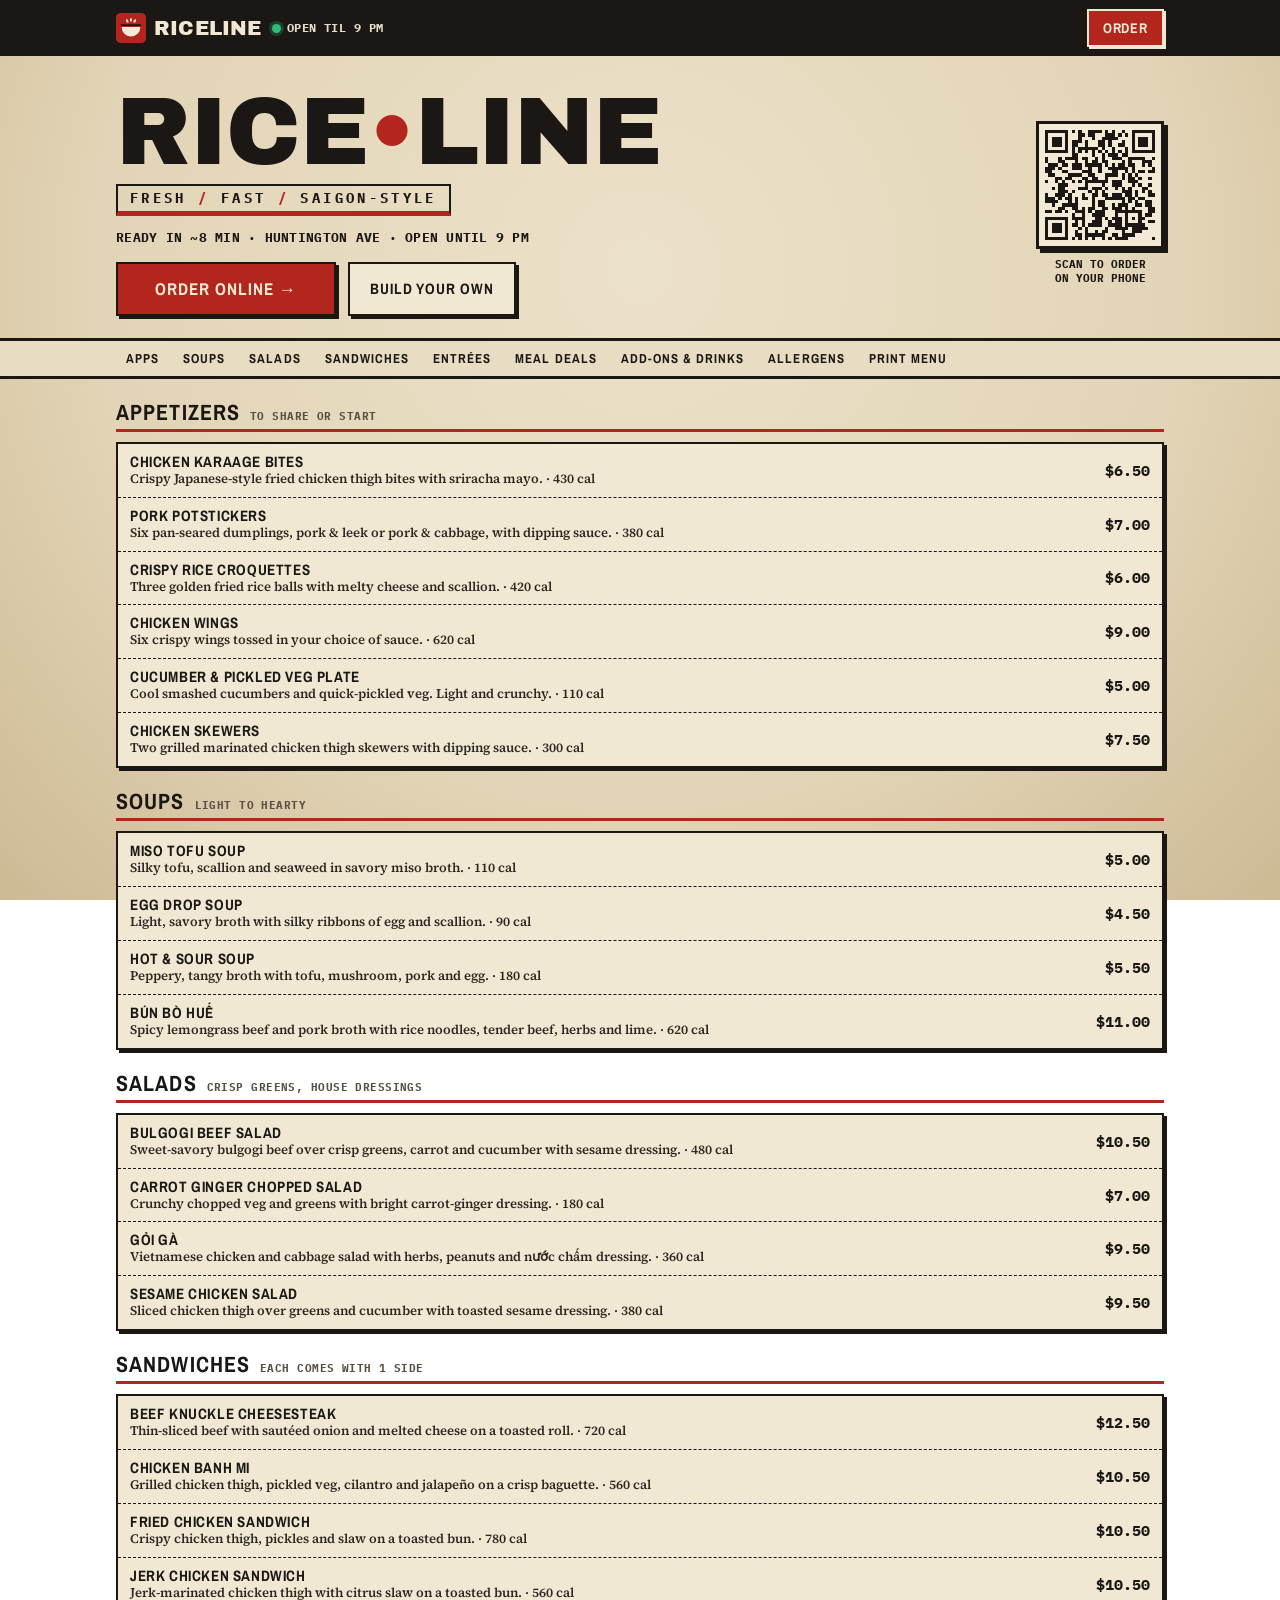
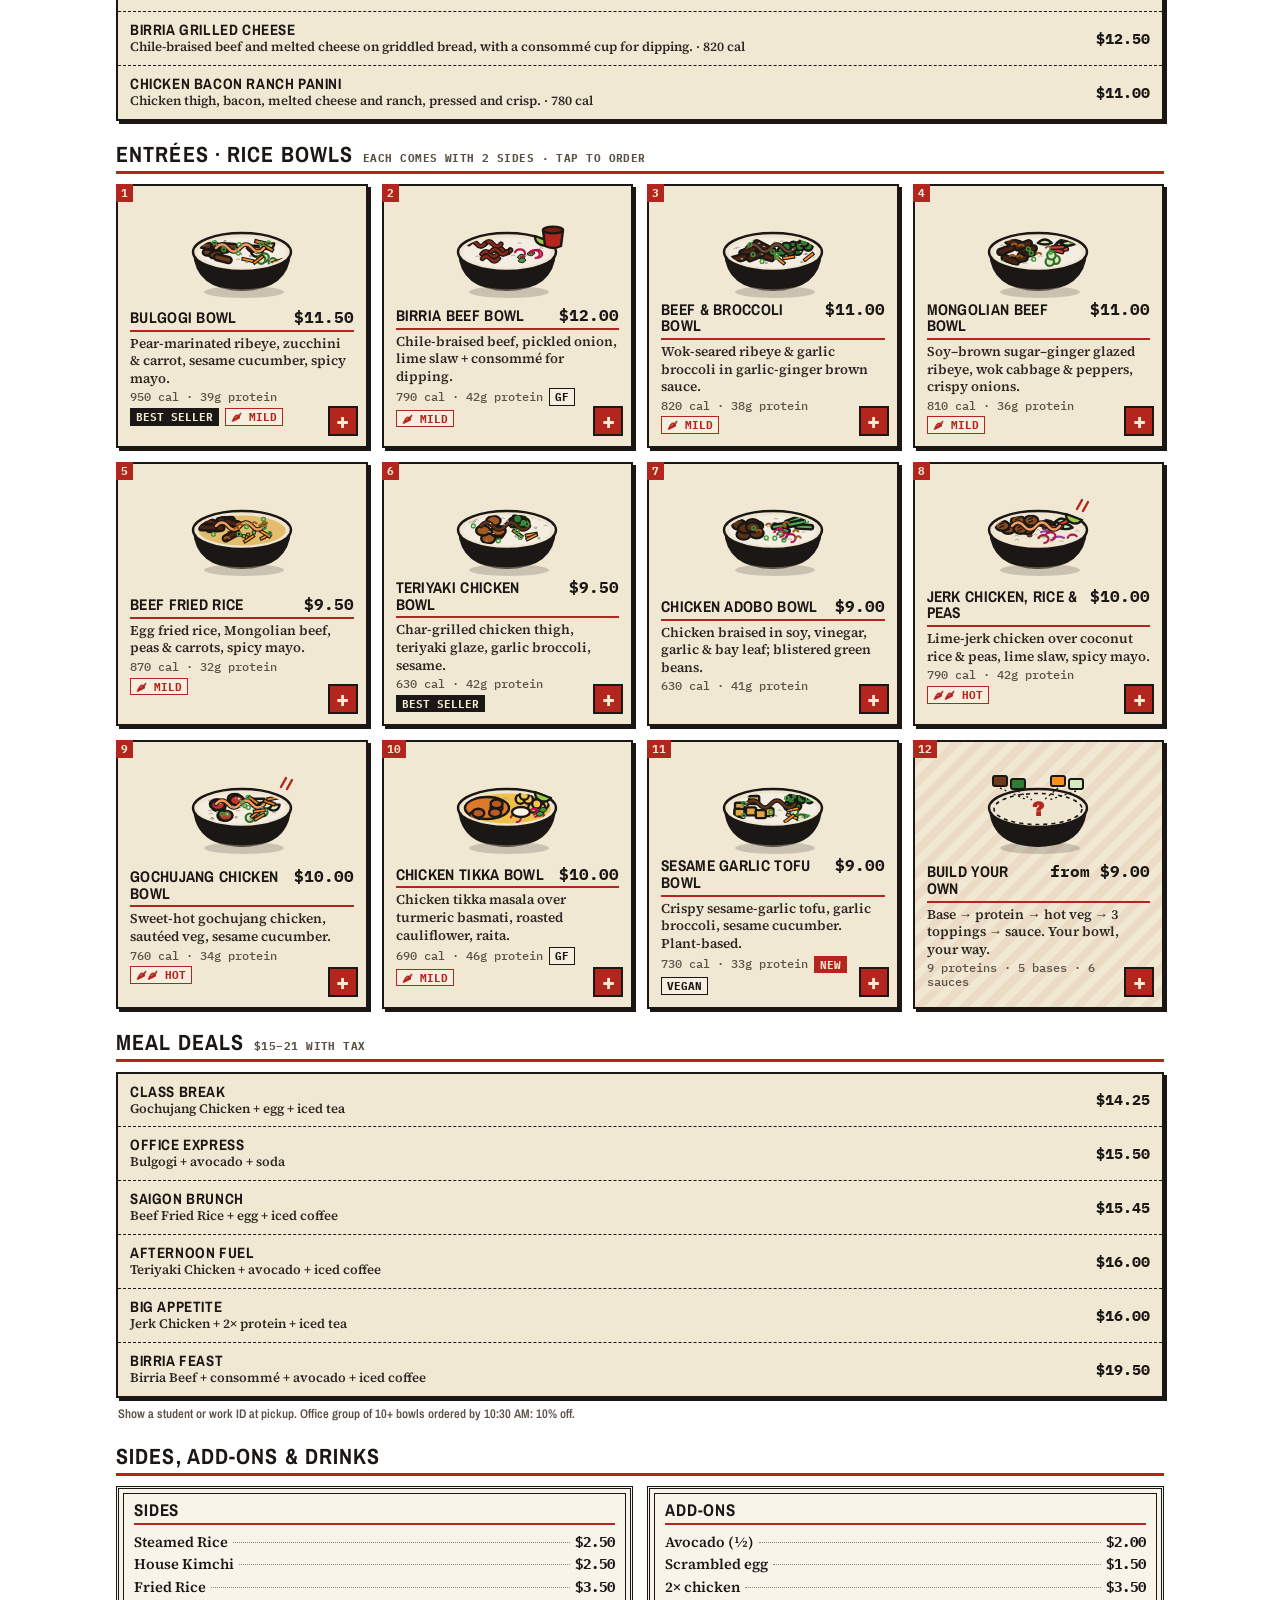
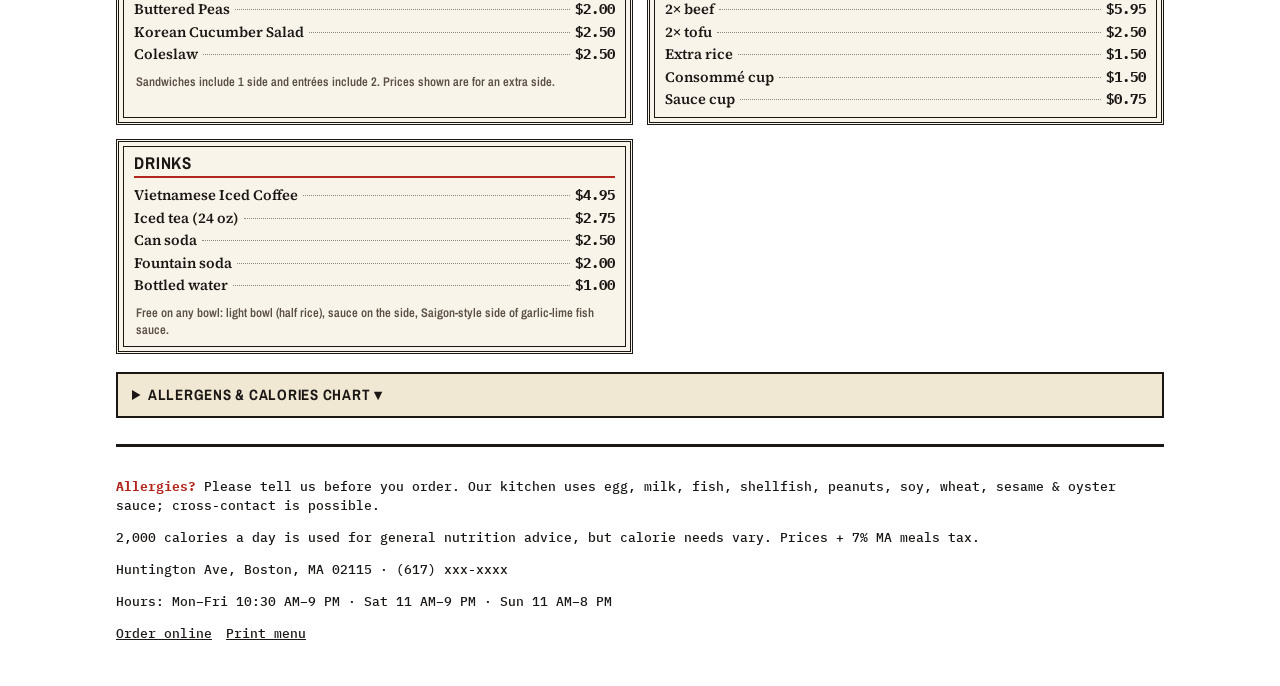
==== commit e18eaf10: "Add files via upload" ====
--- a/index.html
+++ b/index.html
@@ -2,12 +2,12 @@
 <title>Riceline — Rice Bowls in Boston | Menu &amp; Order Online</title>
 <meta name="description" content="Riceline: Saigon-style rice bowls in Boston. Appetizers, soups, salads, sandwiches and 11 rice-bowl entrées from $9, build-your-own, meal deals $15–21 with tax. Ready in about 8 minutes — order online for pickup.">
 <meta name="theme-color" content="#1b1714"><link rel="canonical" href="./">
-<meta property="og:type" content="website"><meta property="og:title" content="Riceline — Rice bowls, ready in minutes"><meta property="og:description" content="Signature bowls, build-your-own, Meal Deals and Vietnamese iced coffee. Order ahead for pickup in Boston."><meta property="og:image" content="assets/img/og-image.jpg"><meta name="twitter:card" content="summary_large_image">
-<link rel="icon" href="assets/icons/favicon.svg" type="image/svg+xml"><link rel="apple-touch-icon" href="assets/icons/apple-touch-icon.png"><link rel="manifest" href="manifest.webmanifest">
+<meta property="og:type" content="website"><meta property="og:title" content="Riceline — Rice bowls, ready in minutes"><meta property="og:description" content="Signature bowls, build-your-own, Meal Deals and Vietnamese iced coffee. Order ahead for pickup in Boston."><meta property="og:image" content="img/og-image.jpg"><meta name="twitter:card" content="summary_large_image">
+<link rel="icon" href="icons/favicon.svg" type="image/svg+xml"><link rel="apple-touch-icon" href="icons/apple-touch-icon.png"><link rel="manifest" href="manifest.webmanifest">
 <link rel="prefetch" href="order.html">
 <script type="application/ld+json">{"@context": "https://schema.org", "@type": "Restaurant", "name": "Riceline", "servesCuisine": ["Vietnamese", "Asian", "Rice bowls"], "priceRange": "$", "address": {"@type": "PostalAddress", "streetAddress": "Huntington Ave", "addressLocality": "Boston", "addressRegion": "MA", "postalCode": "02115", "addressCountry": "US"}, "acceptsReservations": false, "openingHoursSpecification": [{"@type": "OpeningHoursSpecification", "dayOfWeek": ["Monday", "Tuesday", "Wednesday", "Thursday", "Friday"], "opens": "10:30", "closes": "21:00"}, {"@type": "OpeningHoursSpecification", "dayOfWeek": "Saturday", "opens": "11:00", "closes": "21:00"}, {"@type": "OpeningHoursSpecification", "dayOfWeek": "Sunday", "opens": "11:00", "closes": "20:00"}], "hasMenu": {"@type": "Menu", "name": "Riceline Menu", "hasMenuSection": [{"@type": "MenuSection", "name": "Entrées (Rice Bowls, with 2 sides)", "hasMenuItem": [{"@type": "MenuItem", "name": "Bulgogi Bowl", "description": "Pear-marinated ribeye seared with caramelized edges, sautéed zucchini & carrot, sesame cucumber, pickled carrot and spicy mayo.", "offers": {"@type": "Offer", "price": "11.50", "priceCurrency": "USD"}, "nutrition": {"@type": "NutritionInformation", "calories": "950 calories"}}, {"@type": "MenuItem", "name": "Birria Beef Bowl", "description": "Guajillo-braised beef, slow-cooked 4 hours. Cilantro-onion, pickled red onion, lime slaw — plus a cup of rich consommé for dipping.", "offers": {"@type": "Offer", "price": "12.00", "priceCurrency": "USD"}, "nutrition": {"@type": "NutritionInformation", "calories": "790 calories"}}, {"@type": "MenuItem", "name": "Beef & Broccoli Bowl", "description": "Wok-seared ribeye and garlic broccoli in our garlic-ginger brown sauce, with pickled carrot and scallions.", "offers": {"@type": "Offer", "price": "11.00", "priceCurrency": "USD"}, "nutrition": {"@type": "NutritionInformation", "calories": "820 calories"}}, {"@type": "MenuItem", "name": "Mongolian Beef Bowl", "description": "Ribeye glazed in soy, brown sugar & ginger with scallions, wok cabbage & peppers, sesame cucumber and crispy onions.", "offers": {"@type": "Offer", "price": "11.00", "priceCurrency": "USD"}, "nutrition": {"@type": "NutritionInformation", "calories": "810 calories"}}, {"@type": "MenuItem", "name": "Beef Fried Rice", "description": "Wok-fried egg rice with Mongolian beef, peas & carrots, topped with pickled carrot, spicy mayo and crispy onions.", "offers": {"@type": "Offer", "price": "9.50", "priceCurrency": "USD"}, "nutrition": {"@type": "NutritionInformation", "calories": "870 calories"}}, {"@type": "MenuItem", "name": "Teriyaki Chicken Bowl", "description": "Char-grilled chicken thigh glazed in teriyaki with garlic broccoli, pickled carrot, scallions and toasted sesame.", "offers": {"@type": "Offer", "price": "9.50", "priceCurrency": "USD"}, "nutrition": {"@type": "NutritionInformation", "calories": "630 calories"}}, {"@type": "MenuItem", "name": "Chicken Adobo Bowl", "description": "Filipino-style chicken thigh braised in soy, vinegar, garlic & bay leaf, with blistered green beans, pickled red onion and crispy onions.", "offers": {"@type": "Offer", "price": "9.00", "priceCurrency": "USD"}, "nutrition": {"@type": "NutritionInformation", "calories": "630 calories"}}, {"@type": "MenuItem", "name": "Jerk Chicken, Rice & Peas", "description": "Smoky-hot jerk chicken over coconut rice & peas, wok cabbage & peppers, lime slaw, pickled red onion and spicy mayo.", "offers": {"@type": "Offer", "price": "10.00", "priceCurrency": "USD"}, "nutrition": {"@type": "NutritionInformation", "calories": "790 calories"}}, {"@type": "MenuItem", "name": "Gochujang Chicken Bowl", "description": "Grilled chicken in sweet-hot Korean chili glaze with sautéed veg, sesame cucumber, pickled carrot and spicy mayo.", "offers": {"@type": "Offer", "price": "10.00", "priceCurrency": "USD"}, "nutrition": {"@type": "NutritionInformation", "calories": "760 calories"}}, {"@type": "MenuItem", "name": "Chicken Tikka Bowl", "description": "Yogurt-marinated chicken in creamy tikka masala over turmeric basmati, with roasted turmeric cauliflower and cooling cucumber raita.", "offers": {"@type": "Offer", "price": "10.00", "priceCurrency": "USD"}, "nutrition": {"@type": "NutritionInformation", "calories": "690 calories"}}, {"@type": "MenuItem", "name": "Sesame Garlic Tofu Bowl", "description": "Crispy roasted tofu in sesame-garlic glaze with garlic broccoli, sesame cucumber, pickled carrot and teriyaki. 100% plant-based.", "offers": {"@type": "Offer", "price": "9.00", "priceCurrency": "USD"}, "nutrition": {"@type": "NutritionInformation", "calories": "730 calories"}}]}, {"@type": "MenuSection", "name": "Appetizers", "hasMenuItem": [{"@type": "MenuItem", "name": "Chicken Karaage Bites", "description": "Crispy Japanese-style fried chicken thigh bites with sriracha mayo.", "offers": {"@type": "Offer", "price": "6.50", "priceCurrency": "USD"}}, {"@type": "MenuItem", "name": "Pork Potstickers", "description": "Six pan-seared dumplings, pork & leek or pork & cabbage, with dipping sauce.", "offers": {"@type": "Offer", "price": "7.00", "priceCurrency": "USD"}}, {"@type": "MenuItem", "name": "Crispy Rice Croquettes", "description": "Three golden fried rice balls with melty cheese and scallion.", "offers": {"@type": "Offer", "price": "6.00", "priceCurrency": "USD"}}, {"@type": "MenuItem", "name": "Chicken Wings", "description": "Six crispy wings tossed in your choice of sauce.", "offers": {"@type": "Offer", "price": "9.00", "priceCurrency": "USD"}}, {"@type": "MenuItem", "name": "Cucumber & Pickled Veg Plate", "description": "Cool smashed cucumbers and quick-pickled veg. Light and crunchy.", "offers": {"@type": "Offer", "price": "5.00", "priceCurrency": "USD"}}, {"@type": "MenuItem", "name": "Chicken Skewers", "description": "Two grilled marinated chicken thigh skewers with dipping sauce.", "offers": {"@type": "Offer", "price": "7.50", "priceCurrency": "USD"}}]}, {"@type": "MenuSection", "name": "Soups", "hasMenuItem": [{"@type": "MenuItem", "name": "Miso Tofu Soup", "description": "Silky tofu, scallion and seaweed in savory miso broth.", "offers": {"@type": "Offer", "price": "5.00", "priceCurrency": "USD"}}, {"@type": "MenuItem", "name": "Egg Drop Soup", "description": "Light, savory broth with silky ribbons of egg and scallion.", "offers": {"@type": "Offer", "price": "4.50", "priceCurrency": "USD"}}, {"@type": "MenuItem", "name": "Hot & Sour Soup", "description": "Peppery, tangy broth with tofu, mushroom, pork and egg.", "offers": {"@type": "Offer", "price": "5.50", "priceCurrency": "USD"}}, {"@type": "MenuItem", "name": "Bún Bò Huế", "description": "Spicy lemongrass beef and pork broth with rice noodles, tender beef, herbs and lime.", "offers": {"@type": "Offer", "price": "11.00", "priceCurrency": "USD"}}]}, {"@type": "MenuSection", "name": "Salads", "hasMenuItem": [{"@type": "MenuItem", "name": "Bulgogi Beef Salad", "description": "Sweet-savory bulgogi beef over crisp greens, carrot and cucumber with sesame dressing.", "offers": {"@type": "Offer", "price": "10.50", "priceCurrency": "USD"}}, {"@type": "MenuItem", "name": "Carrot Ginger Chopped Salad", "description": "Crunchy chopped veg and greens with bright carrot-ginger dressing.", "offers": {"@type": "Offer", "price": "7.00", "priceCurrency": "USD"}}, {"@type": "MenuItem", "name": "Gỏi Gà", "description": "Vietnamese chicken and cabbage salad with herbs, peanuts and nước chấm dressing.", "offers": {"@type": "Offer", "price": "9.50", "priceCurrency": "USD"}}, {"@type": "MenuItem", "name": "Sesame Chicken Salad", "description": "Sliced chicken thigh over greens and cucumber with toasted sesame dressing.", "offers": {"@type": "Offer", "price": "9.50", "priceCurrency": "USD"}}]}, {"@type": "MenuSection", "name": "Sandwiches", "hasMenuItem": [{"@type": "MenuItem", "name": "Beef Knuckle Cheesesteak", "description": "Thin-sliced beef with sautéed onion and melted cheese on a toasted roll.", "offers": {"@type": "Offer", "price": "12.50", "priceCurrency": "USD"}}, {"@type": "MenuItem", "name": "Chicken Banh Mi", "description": "Grilled chicken thigh, pickled veg, cilantro and jalapeño on a crisp baguette.", "offers": {"@type": "Offer", "price": "10.50", "priceCurrency": "USD"}}, {"@type": "MenuItem", "name": "Fried Chicken Sandwich", "description": "Crispy chicken thigh, pickles and slaw on a toasted bun.", "offers": {"@type": "Offer", "price": "10.50", "priceCurrency": "USD"}}, {"@type": "MenuItem", "name": "Jerk Chicken Sandwich", "description": "Jerk-marinated chicken thigh with citrus slaw on a toasted bun.", "offers": {"@type": "Offer", "price": "10.50", "priceCurrency": "USD"}}, {"@type": "MenuItem", "name": "Birria Grilled Cheese", "description": "Chile-braised beef and melted cheese on griddled bread, with a consommé cup for dipping.", "offers": {"@type": "Offer", "price": "12.50", "priceCurrency": "USD"}}, {"@type": "MenuItem", "name": "Chicken Bacon Ranch Panini", "description": "Chicken thigh, bacon, melted cheese and ranch, pressed and crisp.", "offers": {"@type": "Offer", "price": "11.00", "priceCurrency": "USD"}}]}, {"@type": "MenuSection", "name": "Meal Deals", "hasMenuItem": [{"@type": "MenuItem", "name": "Class Break", "offers": {"@type": "Offer", "price": "14.25", "priceCurrency": "USD"}}, {"@type": "MenuItem", "name": "Office Express", "offers": {"@type": "Offer", "price": "15.50", "priceCurrency": "USD"}}, {"@type": "MenuItem", "name": "Saigon Brunch", "offers": {"@type": "Offer", "price": "15.45", "priceCurrency": "USD"}}, {"@type": "MenuItem", "name": "Afternoon Fuel", "offers": {"@type": "Offer", "price": "16.00", "priceCurrency": "USD"}}, {"@type": "MenuItem", "name": "Big Appetite", "offers": {"@type": "Offer", "price": "16.00", "priceCurrency": "USD"}}, {"@type": "MenuItem", "name": "Birria Feast", "offers": {"@type": "Offer", "price": "19.50", "priceCurrency": "USD"}}]}, {"@type": "MenuSection", "name": "Drinks", "hasMenuItem": [{"@type": "MenuItem", "name": "Vietnamese Iced Coffee", "offers": {"@type": "Offer", "price": "4.95", "priceCurrency": "USD"}}, {"@type": "MenuItem", "name": "Iced Tea", "offers": {"@type": "Offer", "price": "2.75", "priceCurrency": "USD"}}, {"@type": "MenuItem", "name": "Can Soda", "offers": {"@type": "Offer", "price": "2.50", "priceCurrency": "USD"}}, {"@type": "MenuItem", "name": "Fountain Soda", "offers": {"@type": "Offer", "price": "2.00", "priceCurrency": "USD"}}, {"@type": "MenuItem", "name": "Bottled Water", "offers": {"@type": "Offer", "price": "1.00", "priceCurrency": "USD"}}]}]}}</script>
 <style>
-@font-face{font-family:'Archivo Narrow';font-weight:700;src:url(assets/fonts/archivo-narrow-latin-700-normal.woff2) format('woff2');font-display:block}@font-face{font-family:'Archivo Narrow';font-weight:600;src:url(assets/fonts/archivo-narrow-latin-600-normal.woff2) format('woff2');font-display:block}@font-face{font-family:'Archivo Black';font-weight:400;src:url(assets/fonts/archivo-black-latin-400-normal.woff2) format('woff2');font-display:block}@font-face{font-family:'Source Serif 4';font-weight:600;src:url(assets/fonts/source-serif-4-latin-600-normal.woff2) format('woff2');font-display:block}@font-face{font-family:'Source Serif 4';font-weight:700;src:url(assets/fonts/source-serif-4-latin-700-normal.woff2) format('woff2');font-display:block}@font-face{font-family:'IBM Plex Mono';font-weight:500;src:url(assets/fonts/ibm-plex-mono-latin-500-normal.woff2) format('woff2');font-display:block}@font-face{font-family:'IBM Plex Mono';font-weight:700;src:url(assets/fonts/ibm-plex-mono-latin-700-normal.woff2) format('woff2');font-display:block}
+@font-face{font-family:'Archivo Narrow';font-weight:700;src:url(fonts/archivo-narrow-latin-700-normal.woff2) format('woff2');font-display:block}@font-face{font-family:'Archivo Narrow';font-weight:600;src:url(fonts/archivo-narrow-latin-600-normal.woff2) format('woff2');font-display:block}@font-face{font-family:'Archivo Black';font-weight:400;src:url(fonts/archivo-black-latin-400-normal.woff2) format('woff2');font-display:block}@font-face{font-family:'Source Serif 4';font-weight:600;src:url(fonts/source-serif-4-latin-600-normal.woff2) format('woff2');font-display:block}@font-face{font-family:'Source Serif 4';font-weight:700;src:url(fonts/source-serif-4-latin-700-normal.woff2) format('woff2');font-display:block}@font-face{font-family:'IBM Plex Mono';font-weight:500;src:url(fonts/ibm-plex-mono-latin-500-normal.woff2) format('woff2');font-display:block}@font-face{font-family:'IBM Plex Mono';font-weight:700;src:url(fonts/ibm-plex-mono-latin-700-normal.woff2) format('woff2');font-display:block}
 :root { --ink: #1b1714; --red: #b3261e; --paper: #e8dcc2; --card: #f1e8d4; --muted: #5b5045; }
 * { box-sizing: border-box; }
 [hidden] { display: none !important; }
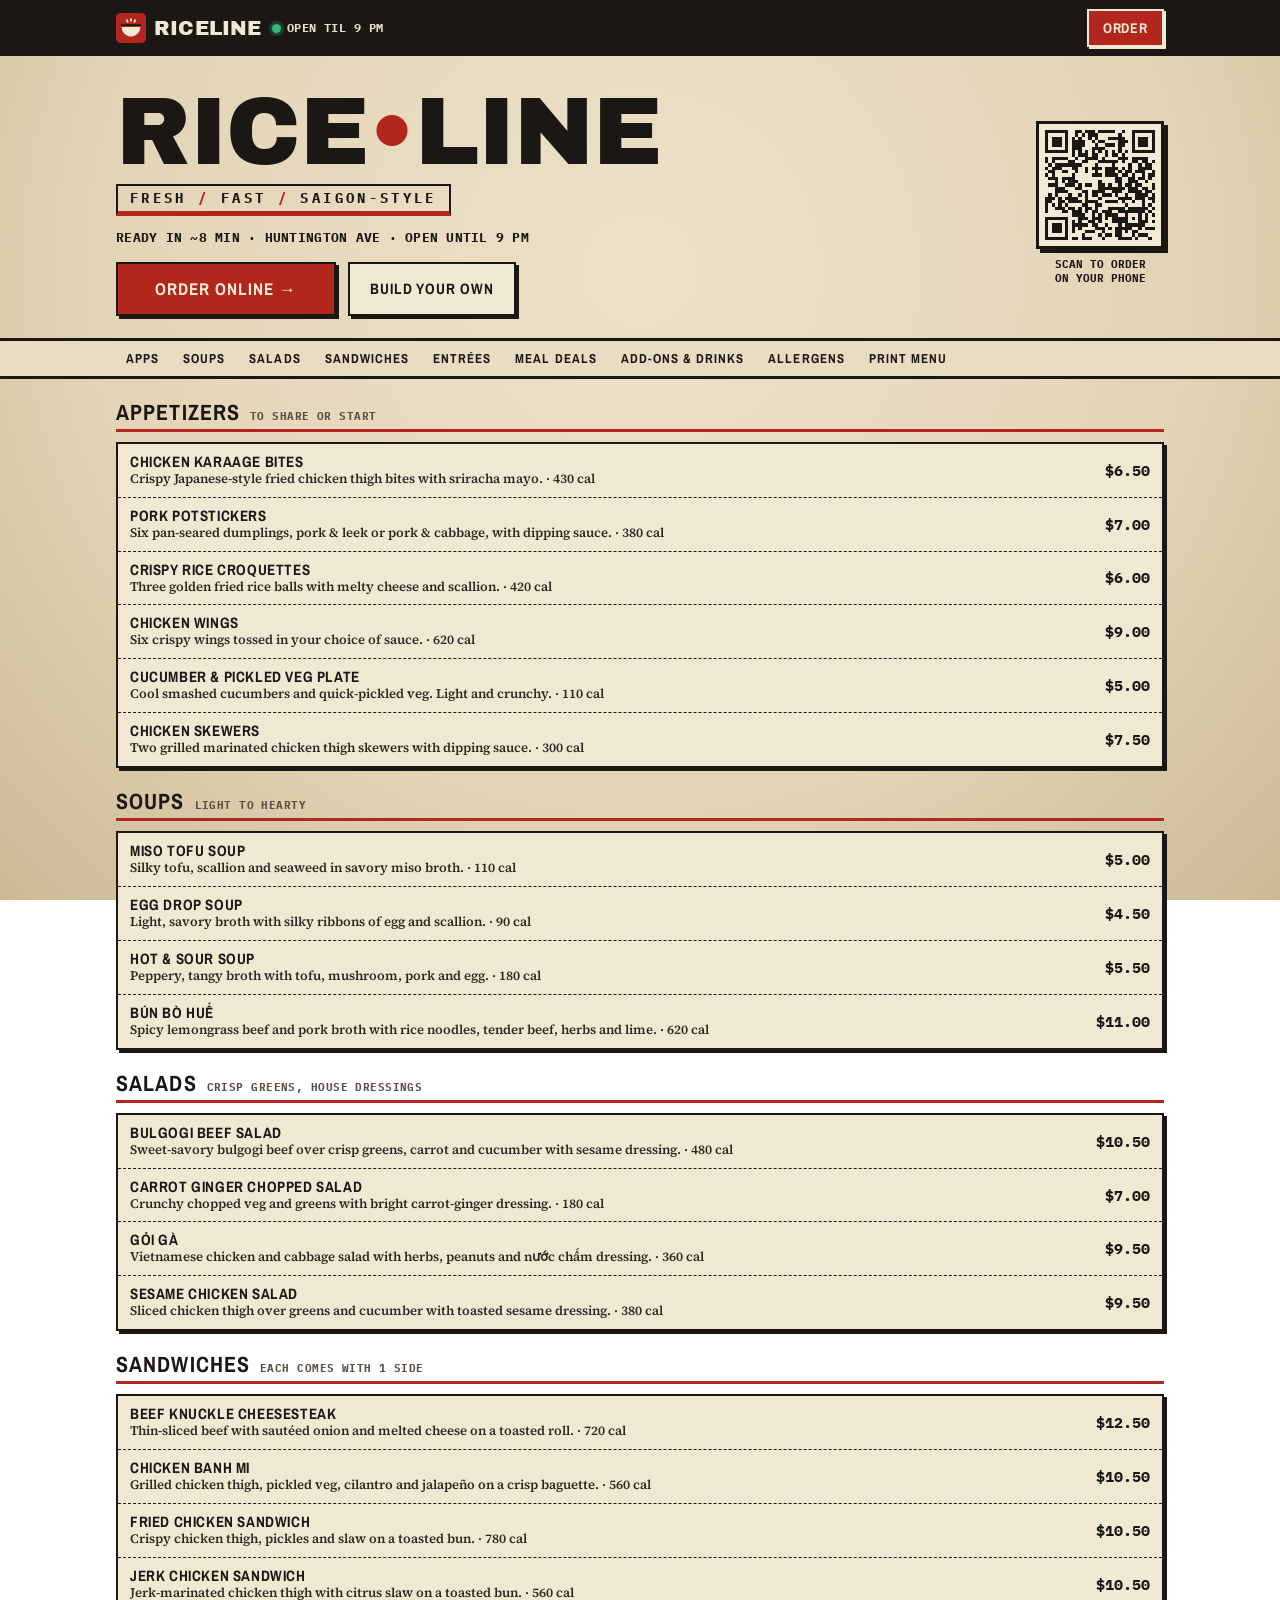
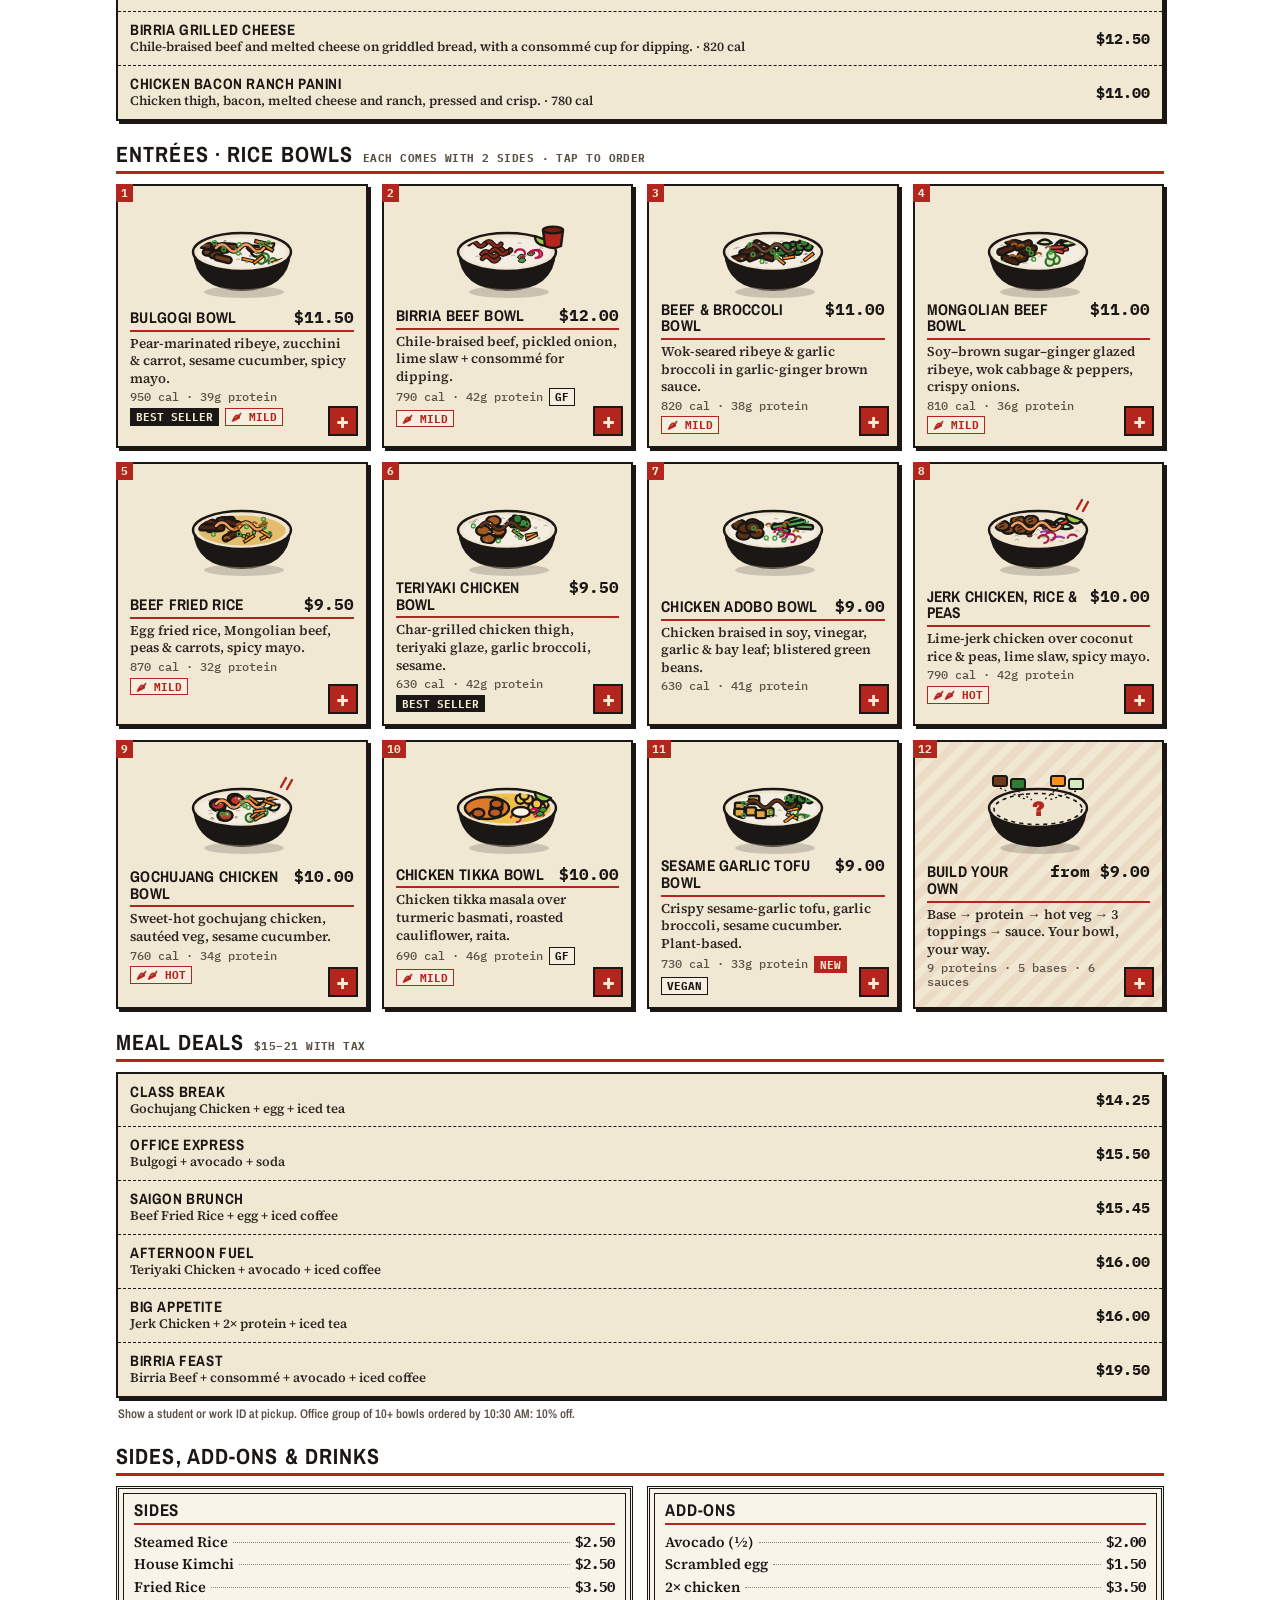
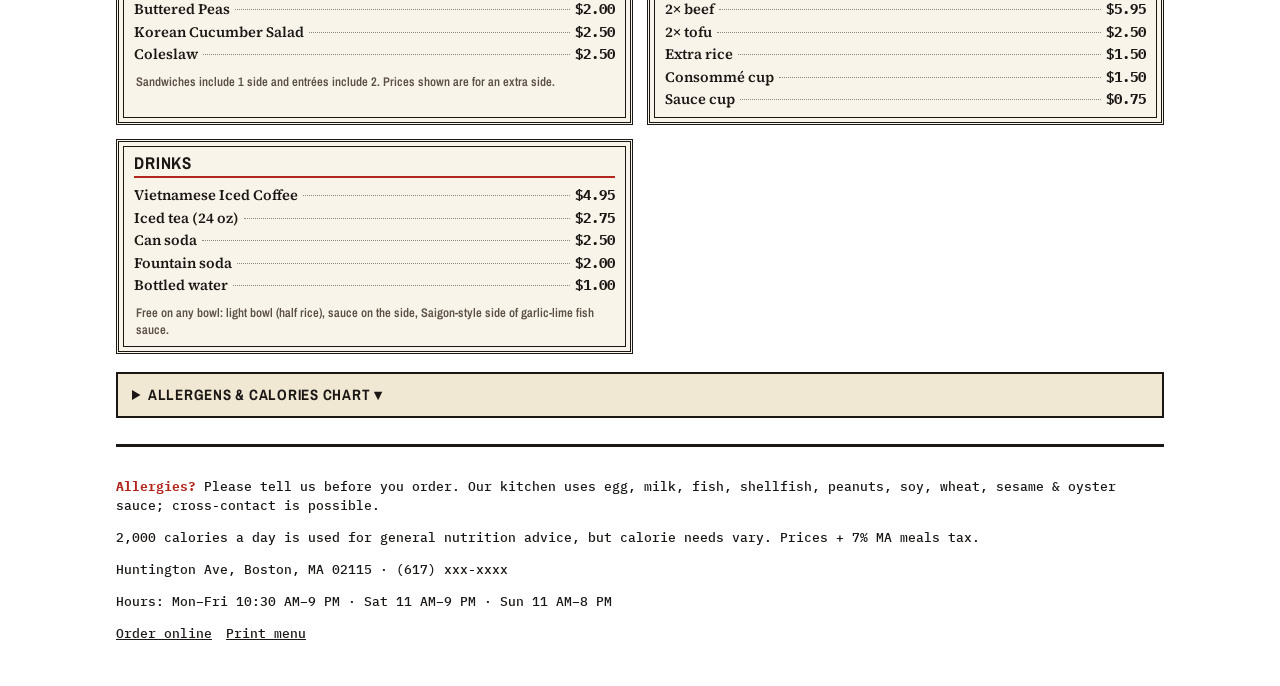
==== commit fddcb054: "Point order QR codes to saigoneseecoffee.github.io/riceline/order.html" ====
--- a/index.html
+++ b/index.html
@@ -127,7 +127,7 @@
 <div class="ban">FRESH <i>/</i> FAST <i>/</i> SAIGON-STYLE</div>
 <p class="facts"><span>Ready in ~8 min</span> · <span id="addr">Boston</span> · <span id="hrs">Dine-in &amp; to go</span></p>
 <div class="ctas"><a class="btn red" href="order.html">Order online →</a><a class="btn" href="order.html#byo">Build your own</a></div></div>
-<div class="qrd"><svg viewBox="0 0 33 33" shape-rendering="crispEdges" fill="#1b1714" aria-label="QR code to order online"><rect x="0" y="0" width="1.02" height="1.02"/><rect x="1" y="0" width="1.02" height="1.02"/><rect x="2" y="0" width="1.02" height="1.02"/><rect x="3" y="0" width="1.02" height="1.02"/><rect x="4" y="0" width="1.02" height="1.02"/><rect x="5" y="0" width="1.02" height="1.02"/><rect x="6" y="0" width="1.02" height="1.02"/><rect x="8" y="0" width="1.02" height="1.02"/><rect x="10" y="0" width="1.02" height="1.02"/><rect x="13" y="0" width="1.02" height="1.02"/><rect x="14" y="0" width="1.02" height="1.02"/><rect x="15" y="0" width="1.02" height="1.02"/><rect x="16" y="0" width="1.02" height="1.02"/><rect x="18" y="0" width="1.02" height="1.02"/><rect x="20" y="0" width="1.02" height="1.02"/><rect x="23" y="0" width="1.02" height="1.02"/><rect x="26" y="0" width="1.02" height="1.02"/><rect x="27" y="0" width="1.02" height="1.02"/><rect x="28" y="0" width="1.02" height="1.02"/><rect x="29" y="0" width="1.02" height="1.02"/><rect x="30" y="0" width="1.02" height="1.02"/><rect x="31" y="0" width="1.02" height="1.02"/><rect x="32" y="0" width="1.02" height="1.02"/><rect x="0" y="1" width="1.02" height="1.02"/><rect x="6" y="1" width="1.02" height="1.02"/><rect x="10" y="1" width="1.02" height="1.02"/><rect x="11" y="1" width="1.02" height="1.02"/><rect x="13" y="1" width="1.02" height="1.02"/><rect x="14" y="1" width="1.02" height="1.02"/><rect x="18" y="1" width="1.02" height="1.02"/><rect x="19" y="1" width="1.02" height="1.02"/><rect x="20" y="1" width="1.02" height="1.02"/><rect x="22" y="1" width="1.02" height="1.02"/><rect x="24" y="1" width="1.02" height="1.02"/><rect x="26" y="1" width="1.02" height="1.02"/><rect x="32" y="1" width="1.02" height="1.02"/><rect x="0" y="2" width="1.02" height="1.02"/><rect x="2" y="2" width="1.02" height="1.02"/><rect x="3" y="2" width="1.02" height="1.02"/><rect x="4" y="2" width="1.02" height="1.02"/><rect x="6" y="2" width="1.02" height="1.02"/><rect x="10" y="2" width="1.02" height="1.02"/><rect x="14" y="2" width="1.02" height="1.02"/><rect x="17" y="2" width="1.02" height="1.02"/><rect x="18" y="2" width="1.02" height="1.02"/><rect x="19" y="2" width="1.02" height="1.02"/><rect x="20" y="2" width="1.02" height="1.02"/><rect x="21" y="2" width="1.02" height="1.02"/><rect x="26" y="2" width="1.02" height="1.02"/><rect x="28" y="2" width="1.02" height="1.02"/><rect x="29" y="2" width="1.02" height="1.02"/><rect x="30" y="2" width="1.02" height="1.02"/><rect x="32" y="2" width="1.02" height="1.02"/><rect x="0" y="3" width="1.02" height="1.02"/><rect x="2" y="3" width="1.02" height="1.02"/><rect x="3" y="3" width="1.02" height="1.02"/><rect x="4" y="3" width="1.02" height="1.02"/><rect x="6" y="3" width="1.02" height="1.02"/><rect x="8" y="3" width="1.02" height="1.02"/><rect x="9" y="3" width="1.02" height="1.02"/><rect x="10" y="3" width="1.02" height="1.02"/><rect x="12" y="3" width="1.02" height="1.02"/><rect x="16" y="3" width="1.02" height="1.02"/><rect x="17" y="3" width="1.02" height="1.02"/><rect x="19" y="3" width="1.02" height="1.02"/><rect x="23" y="3" width="1.02" height="1.02"/><rect x="26" y="3" width="1.02" height="1.02"/><rect x="28" y="3" width="1.02" height="1.02"/><rect x="29" y="3" width="1.02" height="1.02"/><rect x="30" y="3" width="1.02" height="1.02"/><rect x="32" y="3" width="1.02" height="1.02"/><rect x="0" y="4" width="1.02" height="1.02"/><rect x="2" y="4" width="1.02" height="1.02"/><rect x="3" y="4" width="1.02" height="1.02"/><rect x="4" y="4" width="1.02" height="1.02"/><rect x="6" y="4" width="1.02" height="1.02"/><rect x="8" y="4" width="1.02" height="1.02"/><rect x="9" y="4" width="1.02" height="1.02"/><rect x="12" y="4" width="1.02" height="1.02"/><rect x="16" y="4" width="1.02" height="1.02"/><rect x="17" y="4" width="1.02" height="1.02"/><rect x="19" y="4" width="1.02" height="1.02"/><rect x="22" y="4" width="1.02" height="1.02"/><rect x="23" y="4" width="1.02" height="1.02"/><rect x="26" y="4" width="1.02" height="1.02"/><rect x="28" y="4" width="1.02" height="1.02"/><rect x="29" y="4" width="1.02" height="1.02"/><rect x="30" y="4" width="1.02" height="1.02"/><rect x="32" y="4" width="1.02" height="1.02"/><rect x="0" y="5" width="1.02" height="1.02"/><rect x="6" y="5" width="1.02" height="1.02"/><rect x="8" y="5" width="1.02" height="1.02"/><rect x="10" y="5" width="1.02" height="1.02"/><rect x="11" y="5" width="1.02" height="1.02"/><rect x="12" y="5" width="1.02" height="1.02"/><rect x="13" y="5" width="1.02" height="1.02"/><rect x="14" y="5" width="1.02" height="1.02"/><rect x="15" y="5" width="1.02" height="1.02"/><rect x="17" y="5" width="1.02" height="1.02"/><rect x="20" y="5" width="1.02" height="1.02"/><rect x="24" y="5" width="1.02" height="1.02"/><rect x="26" y="5" width="1.02" height="1.02"/><rect x="32" y="5" width="1.02" height="1.02"/><rect x="0" y="6" width="1.02" height="1.02"/><rect x="1" y="6" width="1.02" height="1.02"/><rect x="2" y="6" width="1.02" height="1.02"/><rect x="3" y="6" width="1.02" height="1.02"/><rect x="4" y="6" width="1.02" height="1.02"/><rect x="5" y="6" width="1.02" height="1.02"/><rect x="6" y="6" width="1.02" height="1.02"/><rect x="8" y="6" width="1.02" height="1.02"/><rect x="10" y="6" width="1.02" height="1.02"/><rect x="12" y="6" width="1.02" height="1.02"/><rect x="14" y="6" width="1.02" height="1.02"/><rect x="16" y="6" width="1.02" height="1.02"/><rect x="18" y="6" width="1.02" height="1.02"/><rect x="20" y="6" width="1.02" height="1.02"/><rect x="22" y="6" width="1.02" height="1.02"/><rect x="24" y="6" width="1.02" height="1.02"/><rect x="26" y="6" width="1.02" height="1.02"/><rect x="27" y="6" width="1.02" height="1.02"/><rect x="28" y="6" width="1.02" height="1.02"/><rect x="29" y="6" width="1.02" height="1.02"/><rect x="30" y="6" width="1.02" height="1.02"/><rect x="31" y="6" width="1.02" height="1.02"/><rect x="32" y="6" width="1.02" height="1.02"/><rect x="8" y="7" width="1.02" height="1.02"/><rect x="9" y="7" width="1.02" height="1.02"/><rect x="14" y="7" width="1.02" height="1.02"/><rect x="17" y="7" width="1.02" height="1.02"/><rect x="19" y="7" width="1.02" height="1.02"/><rect x="20" y="7" width="1.02" height="1.02"/><rect x="21" y="7" width="1.02" height="1.02"/><rect x="23" y="7" width="1.02" height="1.02"/><rect x="24" y="7" width="1.02" height="1.02"/><rect x="0" y="8" width="1.02" height="1.02"/><rect x="4" y="8" width="1.02" height="1.02"/><rect x="6" y="8" width="1.02" height="1.02"/><rect x="7" y="8" width="1.02" height="1.02"/><rect x="8" y="8" width="1.02" height="1.02"/><rect x="9" y="8" width="1.02" height="1.02"/><rect x="11" y="8" width="1.02" height="1.02"/><rect x="12" y="8" width="1.02" height="1.02"/><rect x="15" y="8" width="1.02" height="1.02"/><rect x="17" y="8" width="1.02" height="1.02"/><rect x="20" y="8" width="1.02" height="1.02"/><rect x="21" y="8" width="1.02" height="1.02"/><rect x="22" y="8" width="1.02" height="1.02"/><rect x="25" y="8" width="1.02" height="1.02"/><rect x="26" y="8" width="1.02" height="1.02"/><rect x="27" y="8" width="1.02" height="1.02"/><rect x="28" y="8" width="1.02" height="1.02"/><rect x="29" y="8" width="1.02" height="1.02"/><rect x="32" y="8" width="1.02" height="1.02"/><rect x="0" y="9" width="1.02" height="1.02"/><rect x="4" y="9" width="1.02" height="1.02"/><rect x="5" y="9" width="1.02" height="1.02"/><rect x="9" y="9" width="1.02" height="1.02"/><rect x="12" y="9" width="1.02" height="1.02"/><rect x="14" y="9" width="1.02" height="1.02"/><rect x="15" y="9" width="1.02" height="1.02"/><rect x="17" y="9" width="1.02" height="1.02"/><rect x="18" y="9" width="1.02" height="1.02"/><rect x="23" y="9" width="1.02" height="1.02"/><rect x="25" y="9" width="1.02" height="1.02"/><rect x="29" y="9" width="1.02" height="1.02"/><rect x="30" y="9" width="1.02" height="1.02"/><rect x="31" y="9" width="1.02" height="1.02"/><rect x="1" y="10" width="1.02" height="1.02"/><rect x="2" y="10" width="1.02" height="1.02"/><rect x="3" y="10" width="1.02" height="1.02"/><rect x="5" y="10" width="1.02" height="1.02"/><rect x="6" y="10" width="1.02" height="1.02"/><rect x="8" y="10" width="1.02" height="1.02"/><rect x="9" y="10" width="1.02" height="1.02"/><rect x="10" y="10" width="1.02" height="1.02"/><rect x="12" y="10" width="1.02" height="1.02"/><rect x="13" y="10" width="1.02" height="1.02"/><rect x="14" y="10" width="1.02" height="1.02"/><rect x="15" y="10" width="1.02" height="1.02"/><rect x="16" y="10" width="1.02" height="1.02"/><rect x="18" y="10" width="1.02" height="1.02"/><rect x="20" y="10" width="1.02" height="1.02"/><rect x="22" y="10" width="1.02" height="1.02"/><rect x="23" y="10" width="1.02" height="1.02"/><rect x="25" y="10" width="1.02" height="1.02"/><rect x="26" y="10" width="1.02" height="1.02"/><rect x="29" y="10" width="1.02" height="1.02"/><rect x="31" y="10" width="1.02" height="1.02"/><rect x="0" y="11" width="1.02" height="1.02"/><rect x="1" y="11" width="1.02" height="1.02"/><rect x="2" y="11" width="1.02" height="1.02"/><rect x="4" y="11" width="1.02" height="1.02"/><rect x="8" y="11" width="1.02" height="1.02"/><rect x="9" y="11" width="1.02" height="1.02"/><rect x="10" y="11" width="1.02" height="1.02"/><rect x="13" y="11" width="1.02" height="1.02"/><rect x="16" y="11" width="1.02" height="1.02"/><rect x="19" y="11" width="1.02" height="1.02"/><rect x="20" y="11" width="1.02" height="1.02"/><rect x="21" y="11" width="1.02" height="1.02"/><rect x="22" y="11" width="1.02" height="1.02"/><rect x="23" y="11" width="1.02" height="1.02"/><rect x="24" y="11" width="1.02" height="1.02"/><rect x="26" y="11" width="1.02" height="1.02"/><rect x="32" y="11" width="1.02" height="1.02"/><rect x="0" y="12" width="1.02" height="1.02"/><rect x="1" y="12" width="1.02" height="1.02"/><rect x="5" y="12" width="1.02" height="1.02"/><rect x="6" y="12" width="1.02" height="1.02"/><rect x="11" y="12" width="1.02" height="1.02"/><rect x="12" y="12" width="1.02" height="1.02"/><rect x="13" y="12" width="1.02" height="1.02"/><rect x="16" y="12" width="1.02" height="1.02"/><rect x="20" y="12" width="1.02" height="1.02"/><rect x="21" y="12" width="1.02" height="1.02"/><rect x="24" y="12" width="1.02" height="1.02"/><rect x="26" y="12" width="1.02" height="1.02"/><rect x="28" y="12" width="1.02" height="1.02"/><rect x="29" y="12" width="1.02" height="1.02"/><rect x="31" y="12" width="1.02" height="1.02"/><rect x="32" y="12" width="1.02" height="1.02"/><rect x="1" y="13" width="1.02" height="1.02"/><rect x="2" y="13" width="1.02" height="1.02"/><rect x="7" y="13" width="1.02" height="1.02"/><rect x="8" y="13" width="1.02" height="1.02"/><rect x="9" y="13" width="1.02" height="1.02"/><rect x="10" y="13" width="1.02" height="1.02"/><rect x="13" y="13" width="1.02" height="1.02"/><rect x="14" y="13" width="1.02" height="1.02"/><rect x="18" y="13" width="1.02" height="1.02"/><rect x="19" y="13" width="1.02" height="1.02"/><rect x="20" y="13" width="1.02" height="1.02"/><rect x="21" y="13" width="1.02" height="1.02"/><rect x="23" y="13" width="1.02" height="1.02"/><rect x="25" y="13" width="1.02" height="1.02"/><rect x="27" y="13" width="1.02" height="1.02"/><rect x="3" y="14" width="1.02" height="1.02"/><rect x="4" y="14" width="1.02" height="1.02"/><rect x="6" y="14" width="1.02" height="1.02"/><rect x="7" y="14" width="1.02" height="1.02"/><rect x="11" y="14" width="1.02" height="1.02"/><rect x="12" y="14" width="1.02" height="1.02"/><rect x="14" y="14" width="1.02" height="1.02"/><rect x="15" y="14" width="1.02" height="1.02"/><rect x="18" y="14" width="1.02" height="1.02"/><rect x="23" y="14" width="1.02" height="1.02"/><rect x="25" y="14" width="1.02" height="1.02"/><rect x="26" y="14" width="1.02" height="1.02"/><rect x="28" y="14" width="1.02" height="1.02"/><rect x="31" y="14" width="1.02" height="1.02"/><rect x="0" y="15" width="1.02" height="1.02"/><rect x="3" y="15" width="1.02" height="1.02"/><rect x="5" y="15" width="1.02" height="1.02"/><rect x="8" y="15" width="1.02" height="1.02"/><rect x="10" y="15" width="1.02" height="1.02"/><rect x="12" y="15" width="1.02" height="1.02"/><rect x="13" y="15" width="1.02" height="1.02"/><rect x="14" y="15" width="1.02" height="1.02"/><rect x="15" y="15" width="1.02" height="1.02"/><rect x="16" y="15" width="1.02" height="1.02"/><rect x="17" y="15" width="1.02" height="1.02"/><rect x="18" y="15" width="1.02" height="1.02"/><rect x="20" y="15" width="1.02" height="1.02"/><rect x="21" y="15" width="1.02" height="1.02"/><rect x="22" y="15" width="1.02" height="1.02"/><rect x="25" y="15" width="1.02" height="1.02"/><rect x="26" y="15" width="1.02" height="1.02"/><rect x="27" y="15" width="1.02" height="1.02"/><rect x="4" y="16" width="1.02" height="1.02"/><rect x="5" y="16" width="1.02" height="1.02"/><rect x="6" y="16" width="1.02" height="1.02"/><rect x="12" y="16" width="1.02" height="1.02"/><rect x="17" y="16" width="1.02" height="1.02"/><rect x="20" y="16" width="1.02" height="1.02"/><rect x="21" y="16" width="1.02" height="1.02"/><rect x="22" y="16" width="1.02" height="1.02"/><rect x="26" y="16" width="1.02" height="1.02"/><rect x="28" y="16" width="1.02" height="1.02"/><rect x="31" y="16" width="1.02" height="1.02"/><rect x="2" y="17" width="1.02" height="1.02"/><rect x="4" y="17" width="1.02" height="1.02"/><rect x="5" y="17" width="1.02" height="1.02"/><rect x="10" y="17" width="1.02" height="1.02"/><rect x="11" y="17" width="1.02" height="1.02"/><rect x="12" y="17" width="1.02" height="1.02"/><rect x="14" y="17" width="1.02" height="1.02"/><rect x="15" y="17" width="1.02" height="1.02"/><rect x="16" y="17" width="1.02" height="1.02"/><rect x="18" y="17" width="1.02" height="1.02"/><rect x="21" y="17" width="1.02" height="1.02"/><rect x="23" y="17" width="1.02" height="1.02"/><rect x="25" y="17" width="1.02" height="1.02"/><rect x="29" y="17" width="1.02" height="1.02"/><rect x="30" y="17" width="1.02" height="1.02"/><rect x="4" y="18" width="1.02" height="1.02"/><rect x="5" y="18" width="1.02" height="1.02"/><rect x="6" y="18" width="1.02" height="1.02"/><rect x="8" y="18" width="1.02" height="1.02"/><rect x="13" y="18" width="1.02" height="1.02"/><rect x="15" y="18" width="1.02" height="1.02"/><rect x="17" y="18" width="1.02" height="1.02"/><rect x="23" y="18" width="1.02" height="1.02"/><rect x="24" y="18" width="1.02" height="1.02"/><rect x="25" y="18" width="1.02" height="1.02"/><rect x="27" y="18" width="1.02" height="1.02"/><rect x="29" y="18" width="1.02" height="1.02"/><rect x="31" y="18" width="1.02" height="1.02"/><rect x="0" y="19" width="1.02" height="1.02"/><rect x="3" y="19" width="1.02" height="1.02"/><rect x="4" y="19" width="1.02" height="1.02"/><rect x="5" y="19" width="1.02" height="1.02"/><rect x="7" y="19" width="1.02" height="1.02"/><rect x="11" y="19" width="1.02" height="1.02"/><rect x="14" y="19" width="1.02" height="1.02"/><rect x="15" y="19" width="1.02" height="1.02"/><rect x="17" y="19" width="1.02" height="1.02"/><rect x="18" y="19" width="1.02" height="1.02"/><rect x="20" y="19" width="1.02" height="1.02"/><rect x="21" y="19" width="1.02" height="1.02"/><rect x="22" y="19" width="1.02" height="1.02"/><rect x="24" y="19" width="1.02" height="1.02"/><rect x="25" y="19" width="1.02" height="1.02"/><rect x="27" y="19" width="1.02" height="1.02"/><rect x="31" y="19" width="1.02" height="1.02"/><rect x="32" y="19" width="1.02" height="1.02"/><rect x="0" y="20" width="1.02" height="1.02"/><rect x="1" y="20" width="1.02" height="1.02"/><rect x="2" y="20" width="1.02" height="1.02"/><rect x="4" y="20" width="1.02" height="1.02"/><rect x="6" y="20" width="1.02" height="1.02"/><rect x="7" y="20" width="1.02" height="1.02"/><rect x="9" y="20" width="1.02" height="1.02"/><rect x="11" y="20" width="1.02" height="1.02"/><rect x="12" y="20" width="1.02" height="1.02"/><rect x="14" y="20" width="1.02" height="1.02"/><rect x="18" y="20" width="1.02" height="1.02"/><rect x="19" y="20" width="1.02" height="1.02"/><rect x="20" y="20" width="1.02" height="1.02"/><rect x="21" y="20" width="1.02" height="1.02"/><rect x="22" y="20" width="1.02" height="1.02"/><rect x="23" y="20" width="1.02" height="1.02"/><rect x="25" y="20" width="1.02" height="1.02"/><rect x="26" y="20" width="1.02" height="1.02"/><rect x="28" y="20" width="1.02" height="1.02"/><rect x="29" y="20" width="1.02" height="1.02"/><rect x="0" y="21" width="1.02" height="1.02"/><rect x="1" y="21" width="1.02" height="1.02"/><rect x="2" y="21" width="1.02" height="1.02"/><rect x="3" y="21" width="1.02" height="1.02"/><rect x="7" y="21" width="1.02" height="1.02"/><rect x="9" y="21" width="1.02" height="1.02"/><rect x="14" y="21" width="1.02" height="1.02"/><rect x="16" y="21" width="1.02" height="1.02"/><rect x="17" y="21" width="1.02" height="1.02"/><rect x="23" y="21" width="1.02" height="1.02"/><rect x="25" y="21" width="1.02" height="1.02"/><rect x="27" y="21" width="1.02" height="1.02"/><rect x="30" y="21" width="1.02" height="1.02"/><rect x="31" y="21" width="1.02" height="1.02"/><rect x="2" y="22" width="1.02" height="1.02"/><rect x="5" y="22" width="1.02" height="1.02"/><rect x="6" y="22" width="1.02" height="1.02"/><rect x="7" y="22" width="1.02" height="1.02"/><rect x="8" y="22" width="1.02" height="1.02"/><rect x="9" y="22" width="1.02" height="1.02"/><rect x="14" y="22" width="1.02" height="1.02"/><rect x="16" y="22" width="1.02" height="1.02"/><rect x="17" y="22" width="1.02" height="1.02"/><rect x="20" y="22" width="1.02" height="1.02"/><rect x="22" y="22" width="1.02" height="1.02"/><rect x="23" y="22" width="1.02" height="1.02"/><rect x="24" y="22" width="1.02" height="1.02"/><rect x="27" y="22" width="1.02" height="1.02"/><rect x="28" y="22" width="1.02" height="1.02"/><rect x="30" y="22" width="1.02" height="1.02"/><rect x="31" y="22" width="1.02" height="1.02"/><rect x="4" y="23" width="1.02" height="1.02"/><rect x="5" y="23" width="1.02" height="1.02"/><rect x="8" y="23" width="1.02" height="1.02"/><rect x="9" y="23" width="1.02" height="1.02"/><rect x="11" y="23" width="1.02" height="1.02"/><rect x="13" y="23" width="1.02" height="1.02"/><rect x="14" y="23" width="1.02" height="1.02"/><rect x="17" y="23" width="1.02" height="1.02"/><rect x="18" y="23" width="1.02" height="1.02"/><rect x="20" y="23" width="1.02" height="1.02"/><rect x="21" y="23" width="1.02" height="1.02"/><rect x="22" y="23" width="1.02" height="1.02"/><rect x="24" y="23" width="1.02" height="1.02"/><rect x="26" y="23" width="1.02" height="1.02"/><rect x="31" y="23" width="1.02" height="1.02"/><rect x="32" y="23" width="1.02" height="1.02"/><rect x="0" y="24" width="1.02" height="1.02"/><rect x="1" y="24" width="1.02" height="1.02"/><rect x="3" y="24" width="1.02" height="1.02"/><rect x="4" y="24" width="1.02" height="1.02"/><rect x="6" y="24" width="1.02" height="1.02"/><rect x="9" y="24" width="1.02" height="1.02"/><rect x="10" y="24" width="1.02" height="1.02"/><rect x="11" y="24" width="1.02" height="1.02"/><rect x="13" y="24" width="1.02" height="1.02"/><rect x="15" y="24" width="1.02" height="1.02"/><rect x="16" y="24" width="1.02" height="1.02"/><rect x="17" y="24" width="1.02" height="1.02"/><rect x="21" y="24" width="1.02" height="1.02"/><rect x="22" y="24" width="1.02" height="1.02"/><rect x="23" y="24" width="1.02" height="1.02"/><rect x="24" y="24" width="1.02" height="1.02"/><rect x="25" y="24" width="1.02" height="1.02"/><rect x="26" y="24" width="1.02" height="1.02"/><rect x="27" y="24" width="1.02" height="1.02"/><rect x="28" y="24" width="1.02" height="1.02"/><rect x="31" y="24" width="1.02" height="1.02"/><rect x="32" y="24" width="1.02" height="1.02"/><rect x="8" y="25" width="1.02" height="1.02"/><rect x="11" y="25" width="1.02" height="1.02"/><rect x="14" y="25" width="1.02" height="1.02"/><rect x="15" y="25" width="1.02" height="1.02"/><rect x="16" y="25" width="1.02" height="1.02"/><rect x="17" y="25" width="1.02" height="1.02"/><rect x="21" y="25" width="1.02" height="1.02"/><rect x="24" y="25" width="1.02" height="1.02"/><rect x="28" y="25" width="1.02" height="1.02"/><rect x="30" y="25" width="1.02" height="1.02"/><rect x="31" y="25" width="1.02" height="1.02"/><rect x="0" y="26" width="1.02" height="1.02"/><rect x="1" y="26" width="1.02" height="1.02"/><rect x="2" y="26" width="1.02" height="1.02"/><rect x="3" y="26" width="1.02" height="1.02"/><rect x="4" y="26" width="1.02" height="1.02"/><rect x="5" y="26" width="1.02" height="1.02"/><rect x="6" y="26" width="1.02" height="1.02"/><rect x="8" y="26" width="1.02" height="1.02"/><rect x="9" y="26" width="1.02" height="1.02"/><rect x="10" y="26" width="1.02" height="1.02"/><rect x="11" y="26" width="1.02" height="1.02"/><rect x="15" y="26" width="1.02" height="1.02"/><rect x="16" y="26" width="1.02" height="1.02"/><rect x="18" y="26" width="1.02" height="1.02"/><rect x="20" y="26" width="1.02" height="1.02"/><rect x="21" y="26" width="1.02" height="1.02"/><rect x="22" y="26" width="1.02" height="1.02"/><rect x="24" y="26" width="1.02" height="1.02"/><rect x="26" y="26" width="1.02" height="1.02"/><rect x="28" y="26" width="1.02" height="1.02"/><rect x="29" y="26" width="1.02" height="1.02"/><rect x="0" y="27" width="1.02" height="1.02"/><rect x="6" y="27" width="1.02" height="1.02"/><rect x="9" y="27" width="1.02" height="1.02"/><rect x="11" y="27" width="1.02" height="1.02"/><rect x="14" y="27" width="1.02" height="1.02"/><rect x="15" y="27" width="1.02" height="1.02"/><rect x="16" y="27" width="1.02" height="1.02"/><rect x="19" y="27" width="1.02" height="1.02"/><rect x="21" y="27" width="1.02" height="1.02"/><rect x="22" y="27" width="1.02" height="1.02"/><rect x="24" y="27" width="1.02" height="1.02"/><rect x="28" y="27" width="1.02" height="1.02"/><rect x="31" y="27" width="1.02" height="1.02"/><rect x="32" y="27" width="1.02" height="1.02"/><rect x="0" y="28" width="1.02" height="1.02"/><rect x="2" y="28" width="1.02" height="1.02"/><rect x="3" y="28" width="1.02" height="1.02"/><rect x="4" y="28" width="1.02" height="1.02"/><rect x="6" y="28" width="1.02" height="1.02"/><rect x="8" y="28" width="1.02" height="1.02"/><rect x="9" y="28" width="1.02" height="1.02"/><rect x="11" y="28" width="1.02" height="1.02"/><rect x="13" y="28" width="1.02" height="1.02"/><rect x="14" y="28" width="1.02" height="1.02"/><rect x="15" y="28" width="1.02" height="1.02"/><rect x="16" y="28" width="1.02" height="1.02"/><rect x="19" y="28" width="1.02" height="1.02"/><rect x="20" y="28" width="1.02" height="1.02"/><rect x="21" y="28" width="1.02" height="1.02"/><rect x="22" y="28" width="1.02" height="1.02"/><rect x="24" y="28" width="1.02" height="1.02"/><rect x="25" y="28" width="1.02" height="1.02"/><rect x="26" y="28" width="1.02" height="1.02"/><rect x="27" y="28" width="1.02" height="1.02"/><rect x="28" y="28" width="1.02" height="1.02"/><rect x="29" y="28" width="1.02" height="1.02"/><rect x="0" y="29" width="1.02" height="1.02"/><rect x="2" y="29" width="1.02" height="1.02"/><rect x="3" y="29" width="1.02" height="1.02"/><rect x="4" y="29" width="1.02" height="1.02"/><rect x="6" y="29" width="1.02" height="1.02"/><rect x="10" y="29" width="1.02" height="1.02"/><rect x="12" y="29" width="1.02" height="1.02"/><rect x="18" y="29" width="1.02" height="1.02"/><rect x="21" y="29" width="1.02" height="1.02"/><rect x="22" y="29" width="1.02" height="1.02"/><rect x="23" y="29" width="1.02" height="1.02"/><rect x="24" y="29" width="1.02" height="1.02"/><rect x="26" y="29" width="1.02" height="1.02"/><rect x="27" y="29" width="1.02" height="1.02"/><rect x="28" y="29" width="1.02" height="1.02"/><rect x="29" y="29" width="1.02" height="1.02"/><rect x="30" y="29" width="1.02" height="1.02"/><rect x="0" y="30" width="1.02" height="1.02"/><rect x="2" y="30" width="1.02" height="1.02"/><rect x="3" y="30" width="1.02" height="1.02"/><rect x="4" y="30" width="1.02" height="1.02"/><rect x="6" y="30" width="1.02" height="1.02"/><rect x="9" y="30" width="1.02" height="1.02"/><rect x="12" y="30" width="1.02" height="1.02"/><rect x="15" y="30" width="1.02" height="1.02"/><rect x="17" y="30" width="1.02" height="1.02"/><rect x="18" y="30" width="1.02" height="1.02"/><rect x="23" y="30" width="1.02" height="1.02"/><rect x="26" y="30" width="1.02" height="1.02"/><rect x="27" y="30" width="1.02" height="1.02"/><rect x="28" y="30" width="1.02" height="1.02"/><rect x="0" y="31" width="1.02" height="1.02"/><rect x="6" y="31" width="1.02" height="1.02"/><rect x="9" y="31" width="1.02" height="1.02"/><rect x="10" y="31" width="1.02" height="1.02"/><rect x="12" y="31" width="1.02" height="1.02"/><rect x="13" y="31" width="1.02" height="1.02"/><rect x="14" y="31" width="1.02" height="1.02"/><rect x="15" y="31" width="1.02" height="1.02"/><rect x="16" y="31" width="1.02" height="1.02"/><rect x="17" y="31" width="1.02" height="1.02"/><rect x="20" y="31" width="1.02" height="1.02"/><rect x="21" y="31" width="1.02" height="1.02"/><rect x="23" y="31" width="1.02" height="1.02"/><rect x="24" y="31" width="1.02" height="1.02"/><rect x="25" y="31" width="1.02" height="1.02"/><rect x="26" y="31" width="1.02" height="1.02"/><rect x="0" y="32" width="1.02" height="1.02"/><rect x="1" y="32" width="1.02" height="1.02"/><rect x="2" y="32" width="1.02" height="1.02"/><rect x="3" y="32" width="1.02" height="1.02"/><rect x="4" y="32" width="1.02" height="1.02"/><rect x="5" y="32" width="1.02" height="1.02"/><rect x="6" y="32" width="1.02" height="1.02"/><rect x="8" y="32" width="1.02" height="1.02"/><rect x="10" y="32" width="1.02" height="1.02"/><rect x="12" y="32" width="1.02" height="1.02"/><rect x="14" y="32" width="1.02" height="1.02"/><rect x="17" y="32" width="1.02" height="1.02"/><rect x="19" y="32" width="1.02" height="1.02"/><rect x="21" y="32" width="1.02" height="1.02"/><rect x="22" y="32" width="1.02" height="1.02"/><rect x="23" y="32" width="1.02" height="1.02"/><rect x="24" y="32" width="1.02" height="1.02"/><rect x="32" y="32" width="1.02" height="1.02"/></svg>SCAN TO ORDER<br>ON YOUR PHONE</div>
+<div class="qrd"><svg viewBox="0 0 33 33" shape-rendering="crispEdges" fill="#1b1714" aria-label="QR code to order online"><rect x="0" y="0" width="1.02" height="1.02"/><rect x="1" y="0" width="1.02" height="1.02"/><rect x="2" y="0" width="1.02" height="1.02"/><rect x="3" y="0" width="1.02" height="1.02"/><rect x="4" y="0" width="1.02" height="1.02"/><rect x="5" y="0" width="1.02" height="1.02"/><rect x="6" y="0" width="1.02" height="1.02"/><rect x="9" y="0" width="1.02" height="1.02"/><rect x="10" y="0" width="1.02" height="1.02"/><rect x="12" y="0" width="1.02" height="1.02"/><rect x="13" y="0" width="1.02" height="1.02"/><rect x="14" y="0" width="1.02" height="1.02"/><rect x="16" y="0" width="1.02" height="1.02"/><rect x="17" y="0" width="1.02" height="1.02"/><rect x="18" y="0" width="1.02" height="1.02"/><rect x="19" y="0" width="1.02" height="1.02"/><rect x="20" y="0" width="1.02" height="1.02"/><rect x="23" y="0" width="1.02" height="1.02"/><rect x="26" y="0" width="1.02" height="1.02"/><rect x="27" y="0" width="1.02" height="1.02"/><rect x="28" y="0" width="1.02" height="1.02"/><rect x="29" y="0" width="1.02" height="1.02"/><rect x="30" y="0" width="1.02" height="1.02"/><rect x="31" y="0" width="1.02" height="1.02"/><rect x="32" y="0" width="1.02" height="1.02"/><rect x="0" y="1" width="1.02" height="1.02"/><rect x="6" y="1" width="1.02" height="1.02"/><rect x="9" y="1" width="1.02" height="1.02"/><rect x="11" y="1" width="1.02" height="1.02"/><rect x="13" y="1" width="1.02" height="1.02"/><rect x="14" y="1" width="1.02" height="1.02"/><rect x="15" y="1" width="1.02" height="1.02"/><rect x="22" y="1" width="1.02" height="1.02"/><rect x="26" y="1" width="1.02" height="1.02"/><rect x="32" y="1" width="1.02" height="1.02"/><rect x="0" y="2" width="1.02" height="1.02"/><rect x="2" y="2" width="1.02" height="1.02"/><rect x="3" y="2" width="1.02" height="1.02"/><rect x="4" y="2" width="1.02" height="1.02"/><rect x="6" y="2" width="1.02" height="1.02"/><rect x="8" y="2" width="1.02" height="1.02"/><rect x="10" y="2" width="1.02" height="1.02"/><rect x="13" y="2" width="1.02" height="1.02"/><rect x="15" y="2" width="1.02" height="1.02"/><rect x="19" y="2" width="1.02" height="1.02"/><rect x="20" y="2" width="1.02" height="1.02"/><rect x="21" y="2" width="1.02" height="1.02"/><rect x="22" y="2" width="1.02" height="1.02"/><rect x="23" y="2" width="1.02" height="1.02"/><rect x="26" y="2" width="1.02" height="1.02"/><rect x="28" y="2" width="1.02" height="1.02"/><rect x="29" y="2" width="1.02" height="1.02"/><rect x="30" y="2" width="1.02" height="1.02"/><rect x="32" y="2" width="1.02" height="1.02"/><rect x="0" y="3" width="1.02" height="1.02"/><rect x="2" y="3" width="1.02" height="1.02"/><rect x="3" y="3" width="1.02" height="1.02"/><rect x="4" y="3" width="1.02" height="1.02"/><rect x="6" y="3" width="1.02" height="1.02"/><rect x="8" y="3" width="1.02" height="1.02"/><rect x="9" y="3" width="1.02" height="1.02"/><rect x="10" y="3" width="1.02" height="1.02"/><rect x="11" y="3" width="1.02" height="1.02"/><rect x="14" y="3" width="1.02" height="1.02"/><rect x="16" y="3" width="1.02" height="1.02"/><rect x="17" y="3" width="1.02" height="1.02"/><rect x="22" y="3" width="1.02" height="1.02"/><rect x="23" y="3" width="1.02" height="1.02"/><rect x="24" y="3" width="1.02" height="1.02"/><rect x="26" y="3" width="1.02" height="1.02"/><rect x="28" y="3" width="1.02" height="1.02"/><rect x="29" y="3" width="1.02" height="1.02"/><rect x="30" y="3" width="1.02" height="1.02"/><rect x="32" y="3" width="1.02" height="1.02"/><rect x="0" y="4" width="1.02" height="1.02"/><rect x="2" y="4" width="1.02" height="1.02"/><rect x="3" y="4" width="1.02" height="1.02"/><rect x="4" y="4" width="1.02" height="1.02"/><rect x="6" y="4" width="1.02" height="1.02"/><rect x="8" y="4" width="1.02" height="1.02"/><rect x="9" y="4" width="1.02" height="1.02"/><rect x="10" y="4" width="1.02" height="1.02"/><rect x="11" y="4" width="1.02" height="1.02"/><rect x="15" y="4" width="1.02" height="1.02"/><rect x="18" y="4" width="1.02" height="1.02"/><rect x="19" y="4" width="1.02" height="1.02"/><rect x="20" y="4" width="1.02" height="1.02"/><rect x="22" y="4" width="1.02" height="1.02"/><rect x="23" y="4" width="1.02" height="1.02"/><rect x="26" y="4" width="1.02" height="1.02"/><rect x="28" y="4" width="1.02" height="1.02"/><rect x="29" y="4" width="1.02" height="1.02"/><rect x="30" y="4" width="1.02" height="1.02"/><rect x="32" y="4" width="1.02" height="1.02"/><rect x="0" y="5" width="1.02" height="1.02"/><rect x="6" y="5" width="1.02" height="1.02"/><rect x="8" y="5" width="1.02" height="1.02"/><rect x="9" y="5" width="1.02" height="1.02"/><rect x="10" y="5" width="1.02" height="1.02"/><rect x="14" y="5" width="1.02" height="1.02"/><rect x="15" y="5" width="1.02" height="1.02"/><rect x="16" y="5" width="1.02" height="1.02"/><rect x="17" y="5" width="1.02" height="1.02"/><rect x="22" y="5" width="1.02" height="1.02"/><rect x="26" y="5" width="1.02" height="1.02"/><rect x="32" y="5" width="1.02" height="1.02"/><rect x="0" y="6" width="1.02" height="1.02"/><rect x="1" y="6" width="1.02" height="1.02"/><rect x="2" y="6" width="1.02" height="1.02"/><rect x="3" y="6" width="1.02" height="1.02"/><rect x="4" y="6" width="1.02" height="1.02"/><rect x="5" y="6" width="1.02" height="1.02"/><rect x="6" y="6" width="1.02" height="1.02"/><rect x="8" y="6" width="1.02" height="1.02"/><rect x="10" y="6" width="1.02" height="1.02"/><rect x="12" y="6" width="1.02" height="1.02"/><rect x="14" y="6" width="1.02" height="1.02"/><rect x="16" y="6" width="1.02" height="1.02"/><rect x="18" y="6" width="1.02" height="1.02"/><rect x="20" y="6" width="1.02" height="1.02"/><rect x="22" y="6" width="1.02" height="1.02"/><rect x="24" y="6" width="1.02" height="1.02"/><rect x="26" y="6" width="1.02" height="1.02"/><rect x="27" y="6" width="1.02" height="1.02"/><rect x="28" y="6" width="1.02" height="1.02"/><rect x="29" y="6" width="1.02" height="1.02"/><rect x="30" y="6" width="1.02" height="1.02"/><rect x="31" y="6" width="1.02" height="1.02"/><rect x="32" y="6" width="1.02" height="1.02"/><rect x="8" y="7" width="1.02" height="1.02"/><rect x="10" y="7" width="1.02" height="1.02"/><rect x="11" y="7" width="1.02" height="1.02"/><rect x="12" y="7" width="1.02" height="1.02"/><rect x="14" y="7" width="1.02" height="1.02"/><rect x="15" y="7" width="1.02" height="1.02"/><rect x="18" y="7" width="1.02" height="1.02"/><rect x="20" y="7" width="1.02" height="1.02"/><rect x="21" y="7" width="1.02" height="1.02"/><rect x="23" y="7" width="1.02" height="1.02"/><rect x="0" y="8" width="1.02" height="1.02"/><rect x="2" y="8" width="1.02" height="1.02"/><rect x="3" y="8" width="1.02" height="1.02"/><rect x="4" y="8" width="1.02" height="1.02"/><rect x="5" y="8" width="1.02" height="1.02"/><rect x="6" y="8" width="1.02" height="1.02"/><rect x="9" y="8" width="1.02" height="1.02"/><rect x="12" y="8" width="1.02" height="1.02"/><rect x="13" y="8" width="1.02" height="1.02"/><rect x="14" y="8" width="1.02" height="1.02"/><rect x="15" y="8" width="1.02" height="1.02"/><rect x="17" y="8" width="1.02" height="1.02"/><rect x="22" y="8" width="1.02" height="1.02"/><rect x="23" y="8" width="1.02" height="1.02"/><rect x="24" y="8" width="1.02" height="1.02"/><rect x="26" y="8" width="1.02" height="1.02"/><rect x="27" y="8" width="1.02" height="1.02"/><rect x="28" y="8" width="1.02" height="1.02"/><rect x="29" y="8" width="1.02" height="1.02"/><rect x="30" y="8" width="1.02" height="1.02"/><rect x="0" y="9" width="1.02" height="1.02"/><rect x="2" y="9" width="1.02" height="1.02"/><rect x="7" y="9" width="1.02" height="1.02"/><rect x="8" y="9" width="1.02" height="1.02"/><rect x="11" y="9" width="1.02" height="1.02"/><rect x="12" y="9" width="1.02" height="1.02"/><rect x="16" y="9" width="1.02" height="1.02"/><rect x="17" y="9" width="1.02" height="1.02"/><rect x="18" y="9" width="1.02" height="1.02"/><rect x="19" y="9" width="1.02" height="1.02"/><rect x="20" y="9" width="1.02" height="1.02"/><rect x="21" y="9" width="1.02" height="1.02"/><rect x="23" y="9" width="1.02" height="1.02"/><rect x="26" y="9" width="1.02" height="1.02"/><rect x="27" y="9" width="1.02" height="1.02"/><rect x="29" y="9" width="1.02" height="1.02"/><rect x="30" y="9" width="1.02" height="1.02"/><rect x="32" y="9" width="1.02" height="1.02"/><rect x="1" y="10" width="1.02" height="1.02"/><rect x="3" y="10" width="1.02" height="1.02"/><rect x="4" y="10" width="1.02" height="1.02"/><rect x="5" y="10" width="1.02" height="1.02"/><rect x="6" y="10" width="1.02" height="1.02"/><rect x="7" y="10" width="1.02" height="1.02"/><rect x="8" y="10" width="1.02" height="1.02"/><rect x="9" y="10" width="1.02" height="1.02"/><rect x="10" y="10" width="1.02" height="1.02"/><rect x="15" y="10" width="1.02" height="1.02"/><rect x="20" y="10" width="1.02" height="1.02"/><rect x="25" y="10" width="1.02" height="1.02"/><rect x="28" y="10" width="1.02" height="1.02"/><rect x="30" y="10" width="1.02" height="1.02"/><rect x="31" y="10" width="1.02" height="1.02"/><rect x="0" y="11" width="1.02" height="1.02"/><rect x="2" y="11" width="1.02" height="1.02"/><rect x="3" y="11" width="1.02" height="1.02"/><rect x="4" y="11" width="1.02" height="1.02"/><rect x="8" y="11" width="1.02" height="1.02"/><rect x="9" y="11" width="1.02" height="1.02"/><rect x="12" y="11" width="1.02" height="1.02"/><rect x="14" y="11" width="1.02" height="1.02"/><rect x="15" y="11" width="1.02" height="1.02"/><rect x="16" y="11" width="1.02" height="1.02"/><rect x="18" y="11" width="1.02" height="1.02"/><rect x="19" y="11" width="1.02" height="1.02"/><rect x="20" y="11" width="1.02" height="1.02"/><rect x="21" y="11" width="1.02" height="1.02"/><rect x="23" y="11" width="1.02" height="1.02"/><rect x="25" y="11" width="1.02" height="1.02"/><rect x="28" y="11" width="1.02" height="1.02"/><rect x="29" y="11" width="1.02" height="1.02"/><rect x="30" y="11" width="1.02" height="1.02"/><rect x="31" y="11" width="1.02" height="1.02"/><rect x="1" y="12" width="1.02" height="1.02"/><rect x="2" y="12" width="1.02" height="1.02"/><rect x="5" y="12" width="1.02" height="1.02"/><rect x="6" y="12" width="1.02" height="1.02"/><rect x="9" y="12" width="1.02" height="1.02"/><rect x="12" y="12" width="1.02" height="1.02"/><rect x="15" y="12" width="1.02" height="1.02"/><rect x="18" y="12" width="1.02" height="1.02"/><rect x="19" y="12" width="1.02" height="1.02"/><rect x="20" y="12" width="1.02" height="1.02"/><rect x="22" y="12" width="1.02" height="1.02"/><rect x="24" y="12" width="1.02" height="1.02"/><rect x="25" y="12" width="1.02" height="1.02"/><rect x="27" y="12" width="1.02" height="1.02"/><rect x="28" y="12" width="1.02" height="1.02"/><rect x="29" y="12" width="1.02" height="1.02"/><rect x="32" y="12" width="1.02" height="1.02"/><rect x="0" y="13" width="1.02" height="1.02"/><rect x="2" y="13" width="1.02" height="1.02"/><rect x="8" y="13" width="1.02" height="1.02"/><rect x="14" y="13" width="1.02" height="1.02"/><rect x="15" y="13" width="1.02" height="1.02"/><rect x="16" y="13" width="1.02" height="1.02"/><rect x="18" y="13" width="1.02" height="1.02"/><rect x="19" y="13" width="1.02" height="1.02"/><rect x="20" y="13" width="1.02" height="1.02"/><rect x="21" y="13" width="1.02" height="1.02"/><rect x="23" y="13" width="1.02" height="1.02"/><rect x="24" y="13" width="1.02" height="1.02"/><rect x="26" y="13" width="1.02" height="1.02"/><rect x="29" y="13" width="1.02" height="1.02"/><rect x="31" y="13" width="1.02" height="1.02"/><rect x="32" y="13" width="1.02" height="1.02"/><rect x="1" y="14" width="1.02" height="1.02"/><rect x="2" y="14" width="1.02" height="1.02"/><rect x="3" y="14" width="1.02" height="1.02"/><rect x="5" y="14" width="1.02" height="1.02"/><rect x="6" y="14" width="1.02" height="1.02"/><rect x="7" y="14" width="1.02" height="1.02"/><rect x="8" y="14" width="1.02" height="1.02"/><rect x="21" y="14" width="1.02" height="1.02"/><rect x="22" y="14" width="1.02" height="1.02"/><rect x="25" y="14" width="1.02" height="1.02"/><rect x="26" y="14" width="1.02" height="1.02"/><rect x="28" y="14" width="1.02" height="1.02"/><rect x="29" y="14" width="1.02" height="1.02"/><rect x="31" y="14" width="1.02" height="1.02"/><rect x="3" y="15" width="1.02" height="1.02"/><rect x="5" y="15" width="1.02" height="1.02"/><rect x="7" y="15" width="1.02" height="1.02"/><rect x="8" y="15" width="1.02" height="1.02"/><rect x="9" y="15" width="1.02" height="1.02"/><rect x="16" y="15" width="1.02" height="1.02"/><rect x="21" y="15" width="1.02" height="1.02"/><rect x="22" y="15" width="1.02" height="1.02"/><rect x="25" y="15" width="1.02" height="1.02"/><rect x="26" y="15" width="1.02" height="1.02"/><rect x="27" y="15" width="1.02" height="1.02"/><rect x="30" y="15" width="1.02" height="1.02"/><rect x="1" y="16" width="1.02" height="1.02"/><rect x="2" y="16" width="1.02" height="1.02"/><rect x="3" y="16" width="1.02" height="1.02"/><rect x="6" y="16" width="1.02" height="1.02"/><rect x="7" y="16" width="1.02" height="1.02"/><rect x="8" y="16" width="1.02" height="1.02"/><rect x="10" y="16" width="1.02" height="1.02"/><rect x="12" y="16" width="1.02" height="1.02"/><rect x="13" y="16" width="1.02" height="1.02"/><rect x="16" y="16" width="1.02" height="1.02"/><rect x="17" y="16" width="1.02" height="1.02"/><rect x="19" y="16" width="1.02" height="1.02"/><rect x="22" y="16" width="1.02" height="1.02"/><rect x="24" y="16" width="1.02" height="1.02"/><rect x="25" y="16" width="1.02" height="1.02"/><rect x="27" y="16" width="1.02" height="1.02"/><rect x="28" y="16" width="1.02" height="1.02"/><rect x="32" y="16" width="1.02" height="1.02"/><rect x="3" y="17" width="1.02" height="1.02"/><rect x="4" y="17" width="1.02" height="1.02"/><rect x="5" y="17" width="1.02" height="1.02"/><rect x="9" y="17" width="1.02" height="1.02"/><rect x="10" y="17" width="1.02" height="1.02"/><rect x="16" y="17" width="1.02" height="1.02"/><rect x="17" y="17" width="1.02" height="1.02"/><rect x="18" y="17" width="1.02" height="1.02"/><rect x="19" y="17" width="1.02" height="1.02"/><rect x="20" y="17" width="1.02" height="1.02"/><rect x="21" y="17" width="1.02" height="1.02"/><rect x="22" y="17" width="1.02" height="1.02"/><rect x="23" y="17" width="1.02" height="1.02"/><rect x="25" y="17" width="1.02" height="1.02"/><rect x="26" y="17" width="1.02" height="1.02"/><rect x="27" y="17" width="1.02" height="1.02"/><rect x="29" y="17" width="1.02" height="1.02"/><rect x="30" y="17" width="1.02" height="1.02"/><rect x="32" y="17" width="1.02" height="1.02"/><rect x="3" y="18" width="1.02" height="1.02"/><rect x="4" y="18" width="1.02" height="1.02"/><rect x="5" y="18" width="1.02" height="1.02"/><rect x="6" y="18" width="1.02" height="1.02"/><rect x="11" y="18" width="1.02" height="1.02"/><rect x="12" y="18" width="1.02" height="1.02"/><rect x="14" y="18" width="1.02" height="1.02"/><rect x="15" y="18" width="1.02" height="1.02"/><rect x="16" y="18" width="1.02" height="1.02"/><rect x="17" y="18" width="1.02" height="1.02"/><rect x="20" y="18" width="1.02" height="1.02"/><rect x="21" y="18" width="1.02" height="1.02"/><rect x="22" y="18" width="1.02" height="1.02"/><rect x="25" y="18" width="1.02" height="1.02"/><rect x="26" y="18" width="1.02" height="1.02"/><rect x="27" y="18" width="1.02" height="1.02"/><rect x="28" y="18" width="1.02" height="1.02"/><rect x="30" y="18" width="1.02" height="1.02"/><rect x="31" y="18" width="1.02" height="1.02"/><rect x="1" y="19" width="1.02" height="1.02"/><rect x="3" y="19" width="1.02" height="1.02"/><rect x="7" y="19" width="1.02" height="1.02"/><rect x="10" y="19" width="1.02" height="1.02"/><rect x="12" y="19" width="1.02" height="1.02"/><rect x="14" y="19" width="1.02" height="1.02"/><rect x="15" y="19" width="1.02" height="1.02"/><rect x="17" y="19" width="1.02" height="1.02"/><rect x="18" y="19" width="1.02" height="1.02"/><rect x="19" y="19" width="1.02" height="1.02"/><rect x="21" y="19" width="1.02" height="1.02"/><rect x="24" y="19" width="1.02" height="1.02"/><rect x="27" y="19" width="1.02" height="1.02"/><rect x="28" y="19" width="1.02" height="1.02"/><rect x="29" y="19" width="1.02" height="1.02"/><rect x="30" y="19" width="1.02" height="1.02"/><rect x="32" y="19" width="1.02" height="1.02"/><rect x="0" y="20" width="1.02" height="1.02"/><rect x="1" y="20" width="1.02" height="1.02"/><rect x="2" y="20" width="1.02" height="1.02"/><rect x="4" y="20" width="1.02" height="1.02"/><rect x="6" y="20" width="1.02" height="1.02"/><rect x="7" y="20" width="1.02" height="1.02"/><rect x="8" y="20" width="1.02" height="1.02"/><rect x="9" y="20" width="1.02" height="1.02"/><rect x="12" y="20" width="1.02" height="1.02"/><rect x="16" y="20" width="1.02" height="1.02"/><rect x="22" y="20" width="1.02" height="1.02"/><rect x="23" y="20" width="1.02" height="1.02"/><rect x="24" y="20" width="1.02" height="1.02"/><rect x="25" y="20" width="1.02" height="1.02"/><rect x="27" y="20" width="1.02" height="1.02"/><rect x="28" y="20" width="1.02" height="1.02"/><rect x="29" y="20" width="1.02" height="1.02"/><rect x="31" y="20" width="1.02" height="1.02"/><rect x="32" y="20" width="1.02" height="1.02"/><rect x="0" y="21" width="1.02" height="1.02"/><rect x="1" y="21" width="1.02" height="1.02"/><rect x="4" y="21" width="1.02" height="1.02"/><rect x="5" y="21" width="1.02" height="1.02"/><rect x="7" y="21" width="1.02" height="1.02"/><rect x="8" y="21" width="1.02" height="1.02"/><rect x="9" y="21" width="1.02" height="1.02"/><rect x="10" y="21" width="1.02" height="1.02"/><rect x="12" y="21" width="1.02" height="1.02"/><rect x="13" y="21" width="1.02" height="1.02"/><rect x="14" y="21" width="1.02" height="1.02"/><rect x="15" y="21" width="1.02" height="1.02"/><rect x="18" y="21" width="1.02" height="1.02"/><rect x="19" y="21" width="1.02" height="1.02"/><rect x="20" y="21" width="1.02" height="1.02"/><rect x="21" y="21" width="1.02" height="1.02"/><rect x="23" y="21" width="1.02" height="1.02"/><rect x="26" y="21" width="1.02" height="1.02"/><rect x="29" y="21" width="1.02" height="1.02"/><rect x="32" y="21" width="1.02" height="1.02"/><rect x="0" y="22" width="1.02" height="1.02"/><rect x="2" y="22" width="1.02" height="1.02"/><rect x="4" y="22" width="1.02" height="1.02"/><rect x="6" y="22" width="1.02" height="1.02"/><rect x="11" y="22" width="1.02" height="1.02"/><rect x="12" y="22" width="1.02" height="1.02"/><rect x="15" y="22" width="1.02" height="1.02"/><rect x="16" y="22" width="1.02" height="1.02"/><rect x="24" y="22" width="1.02" height="1.02"/><rect x="29" y="22" width="1.02" height="1.02"/><rect x="31" y="22" width="1.02" height="1.02"/><rect x="0" y="23" width="1.02" height="1.02"/><rect x="3" y="23" width="1.02" height="1.02"/><rect x="4" y="23" width="1.02" height="1.02"/><rect x="5" y="23" width="1.02" height="1.02"/><rect x="7" y="23" width="1.02" height="1.02"/><rect x="8" y="23" width="1.02" height="1.02"/><rect x="10" y="23" width="1.02" height="1.02"/><rect x="12" y="23" width="1.02" height="1.02"/><rect x="13" y="23" width="1.02" height="1.02"/><rect x="15" y="23" width="1.02" height="1.02"/><rect x="19" y="23" width="1.02" height="1.02"/><rect x="20" y="23" width="1.02" height="1.02"/><rect x="21" y="23" width="1.02" height="1.02"/><rect x="22" y="23" width="1.02" height="1.02"/><rect x="23" y="23" width="1.02" height="1.02"/><rect x="25" y="23" width="1.02" height="1.02"/><rect x="26" y="23" width="1.02" height="1.02"/><rect x="27" y="23" width="1.02" height="1.02"/><rect x="28" y="23" width="1.02" height="1.02"/><rect x="29" y="23" width="1.02" height="1.02"/><rect x="30" y="23" width="1.02" height="1.02"/><rect x="32" y="23" width="1.02" height="1.02"/><rect x="0" y="24" width="1.02" height="1.02"/><rect x="5" y="24" width="1.02" height="1.02"/><rect x="6" y="24" width="1.02" height="1.02"/><rect x="8" y="24" width="1.02" height="1.02"/><rect x="9" y="24" width="1.02" height="1.02"/><rect x="10" y="24" width="1.02" height="1.02"/><rect x="12" y="24" width="1.02" height="1.02"/><rect x="14" y="24" width="1.02" height="1.02"/><rect x="15" y="24" width="1.02" height="1.02"/><rect x="17" y="24" width="1.02" height="1.02"/><rect x="18" y="24" width="1.02" height="1.02"/><rect x="19" y="24" width="1.02" height="1.02"/><rect x="22" y="24" width="1.02" height="1.02"/><rect x="23" y="24" width="1.02" height="1.02"/><rect x="24" y="24" width="1.02" height="1.02"/><rect x="25" y="24" width="1.02" height="1.02"/><rect x="26" y="24" width="1.02" height="1.02"/><rect x="27" y="24" width="1.02" height="1.02"/><rect x="28" y="24" width="1.02" height="1.02"/><rect x="29" y="24" width="1.02" height="1.02"/><rect x="31" y="24" width="1.02" height="1.02"/><rect x="8" y="25" width="1.02" height="1.02"/><rect x="9" y="25" width="1.02" height="1.02"/><rect x="10" y="25" width="1.02" height="1.02"/><rect x="11" y="25" width="1.02" height="1.02"/><rect x="14" y="25" width="1.02" height="1.02"/><rect x="16" y="25" width="1.02" height="1.02"/><rect x="18" y="25" width="1.02" height="1.02"/><rect x="19" y="25" width="1.02" height="1.02"/><rect x="20" y="25" width="1.02" height="1.02"/><rect x="21" y="25" width="1.02" height="1.02"/><rect x="24" y="25" width="1.02" height="1.02"/><rect x="28" y="25" width="1.02" height="1.02"/><rect x="30" y="25" width="1.02" height="1.02"/><rect x="32" y="25" width="1.02" height="1.02"/><rect x="0" y="26" width="1.02" height="1.02"/><rect x="1" y="26" width="1.02" height="1.02"/><rect x="2" y="26" width="1.02" height="1.02"/><rect x="3" y="26" width="1.02" height="1.02"/><rect x="4" y="26" width="1.02" height="1.02"/><rect x="5" y="26" width="1.02" height="1.02"/><rect x="6" y="26" width="1.02" height="1.02"/><rect x="10" y="26" width="1.02" height="1.02"/><rect x="11" y="26" width="1.02" height="1.02"/><rect x="12" y="26" width="1.02" height="1.02"/><rect x="14" y="26" width="1.02" height="1.02"/><rect x="15" y="26" width="1.02" height="1.02"/><rect x="16" y="26" width="1.02" height="1.02"/><rect x="18" y="26" width="1.02" height="1.02"/><rect x="20" y="26" width="1.02" height="1.02"/><rect x="21" y="26" width="1.02" height="1.02"/><rect x="22" y="26" width="1.02" height="1.02"/><rect x="23" y="26" width="1.02" height="1.02"/><rect x="24" y="26" width="1.02" height="1.02"/><rect x="26" y="26" width="1.02" height="1.02"/><rect x="28" y="26" width="1.02" height="1.02"/><rect x="30" y="26" width="1.02" height="1.02"/><rect x="0" y="27" width="1.02" height="1.02"/><rect x="6" y="27" width="1.02" height="1.02"/><rect x="8" y="27" width="1.02" height="1.02"/><rect x="10" y="27" width="1.02" height="1.02"/><rect x="13" y="27" width="1.02" height="1.02"/><rect x="14" y="27" width="1.02" height="1.02"/><rect x="16" y="27" width="1.02" height="1.02"/><rect x="20" y="27" width="1.02" height="1.02"/><rect x="21" y="27" width="1.02" height="1.02"/><rect x="22" y="27" width="1.02" height="1.02"/><rect x="23" y="27" width="1.02" height="1.02"/><rect x="24" y="27" width="1.02" height="1.02"/><rect x="28" y="27" width="1.02" height="1.02"/><rect x="29" y="27" width="1.02" height="1.02"/><rect x="30" y="27" width="1.02" height="1.02"/><rect x="32" y="27" width="1.02" height="1.02"/><rect x="0" y="28" width="1.02" height="1.02"/><rect x="2" y="28" width="1.02" height="1.02"/><rect x="3" y="28" width="1.02" height="1.02"/><rect x="4" y="28" width="1.02" height="1.02"/><rect x="6" y="28" width="1.02" height="1.02"/><rect x="8" y="28" width="1.02" height="1.02"/><rect x="9" y="28" width="1.02" height="1.02"/><rect x="10" y="28" width="1.02" height="1.02"/><rect x="11" y="28" width="1.02" height="1.02"/><rect x="12" y="28" width="1.02" height="1.02"/><rect x="14" y="28" width="1.02" height="1.02"/><rect x="15" y="28" width="1.02" height="1.02"/><rect x="18" y="28" width="1.02" height="1.02"/><rect x="22" y="28" width="1.02" height="1.02"/><rect x="24" y="28" width="1.02" height="1.02"/><rect x="25" y="28" width="1.02" height="1.02"/><rect x="26" y="28" width="1.02" height="1.02"/><rect x="27" y="28" width="1.02" height="1.02"/><rect x="28" y="28" width="1.02" height="1.02"/><rect x="29" y="28" width="1.02" height="1.02"/><rect x="0" y="29" width="1.02" height="1.02"/><rect x="2" y="29" width="1.02" height="1.02"/><rect x="3" y="29" width="1.02" height="1.02"/><rect x="4" y="29" width="1.02" height="1.02"/><rect x="6" y="29" width="1.02" height="1.02"/><rect x="8" y="29" width="1.02" height="1.02"/><rect x="10" y="29" width="1.02" height="1.02"/><rect x="15" y="29" width="1.02" height="1.02"/><rect x="16" y="29" width="1.02" height="1.02"/><rect x="17" y="29" width="1.02" height="1.02"/><rect x="19" y="29" width="1.02" height="1.02"/><rect x="21" y="29" width="1.02" height="1.02"/><rect x="22" y="29" width="1.02" height="1.02"/><rect x="23" y="29" width="1.02" height="1.02"/><rect x="24" y="29" width="1.02" height="1.02"/><rect x="25" y="29" width="1.02" height="1.02"/><rect x="28" y="29" width="1.02" height="1.02"/><rect x="30" y="29" width="1.02" height="1.02"/><rect x="31" y="29" width="1.02" height="1.02"/><rect x="32" y="29" width="1.02" height="1.02"/><rect x="0" y="30" width="1.02" height="1.02"/><rect x="2" y="30" width="1.02" height="1.02"/><rect x="3" y="30" width="1.02" height="1.02"/><rect x="4" y="30" width="1.02" height="1.02"/><rect x="6" y="30" width="1.02" height="1.02"/><rect x="8" y="30" width="1.02" height="1.02"/><rect x="12" y="30" width="1.02" height="1.02"/><rect x="13" y="30" width="1.02" height="1.02"/><rect x="14" y="30" width="1.02" height="1.02"/><rect x="17" y="30" width="1.02" height="1.02"/><rect x="21" y="30" width="1.02" height="1.02"/><rect x="22" y="30" width="1.02" height="1.02"/><rect x="24" y="30" width="1.02" height="1.02"/><rect x="26" y="30" width="1.02" height="1.02"/><rect x="27" y="30" width="1.02" height="1.02"/><rect x="0" y="31" width="1.02" height="1.02"/><rect x="6" y="31" width="1.02" height="1.02"/><rect x="11" y="31" width="1.02" height="1.02"/><rect x="16" y="31" width="1.02" height="1.02"/><rect x="18" y="31" width="1.02" height="1.02"/><rect x="19" y="31" width="1.02" height="1.02"/><rect x="21" y="31" width="1.02" height="1.02"/><rect x="22" y="31" width="1.02" height="1.02"/><rect x="26" y="31" width="1.02" height="1.02"/><rect x="28" y="31" width="1.02" height="1.02"/><rect x="29" y="31" width="1.02" height="1.02"/><rect x="30" y="31" width="1.02" height="1.02"/><rect x="0" y="32" width="1.02" height="1.02"/><rect x="1" y="32" width="1.02" height="1.02"/><rect x="2" y="32" width="1.02" height="1.02"/><rect x="3" y="32" width="1.02" height="1.02"/><rect x="4" y="32" width="1.02" height="1.02"/><rect x="5" y="32" width="1.02" height="1.02"/><rect x="6" y="32" width="1.02" height="1.02"/><rect x="8" y="32" width="1.02" height="1.02"/><rect x="9" y="32" width="1.02" height="1.02"/><rect x="11" y="32" width="1.02" height="1.02"/><rect x="12" y="32" width="1.02" height="1.02"/><rect x="13" y="32" width="1.02" height="1.02"/><rect x="17" y="32" width="1.02" height="1.02"/><rect x="22" y="32" width="1.02" height="1.02"/><rect x="23" y="32" width="1.02" height="1.02"/><rect x="24" y="32" width="1.02" height="1.02"/><rect x="25" y="32" width="1.02" height="1.02"/><rect x="27" y="32" width="1.02" height="1.02"/><rect x="31" y="32" width="1.02" height="1.02"/></svg>SCAN TO ORDER<br>ON YOUR PHONE</div>
 </section>
 </div>
 <nav class="jump" aria-label="Menu sections"><div class="wrap"><a href="#apps">Apps</a><a href="#soups">Soups</a><a href="#salads">Salads</a><a href="#sandwiches">Sandwiches</a><a href="#bowls">Entrées</a><a href="#deals">Meal deals</a><a href="#extras">Add-ons &amp; drinks</a><a href="#allergens">Allergens</a><a href="print-menu.html">Print menu</a></div></nav>
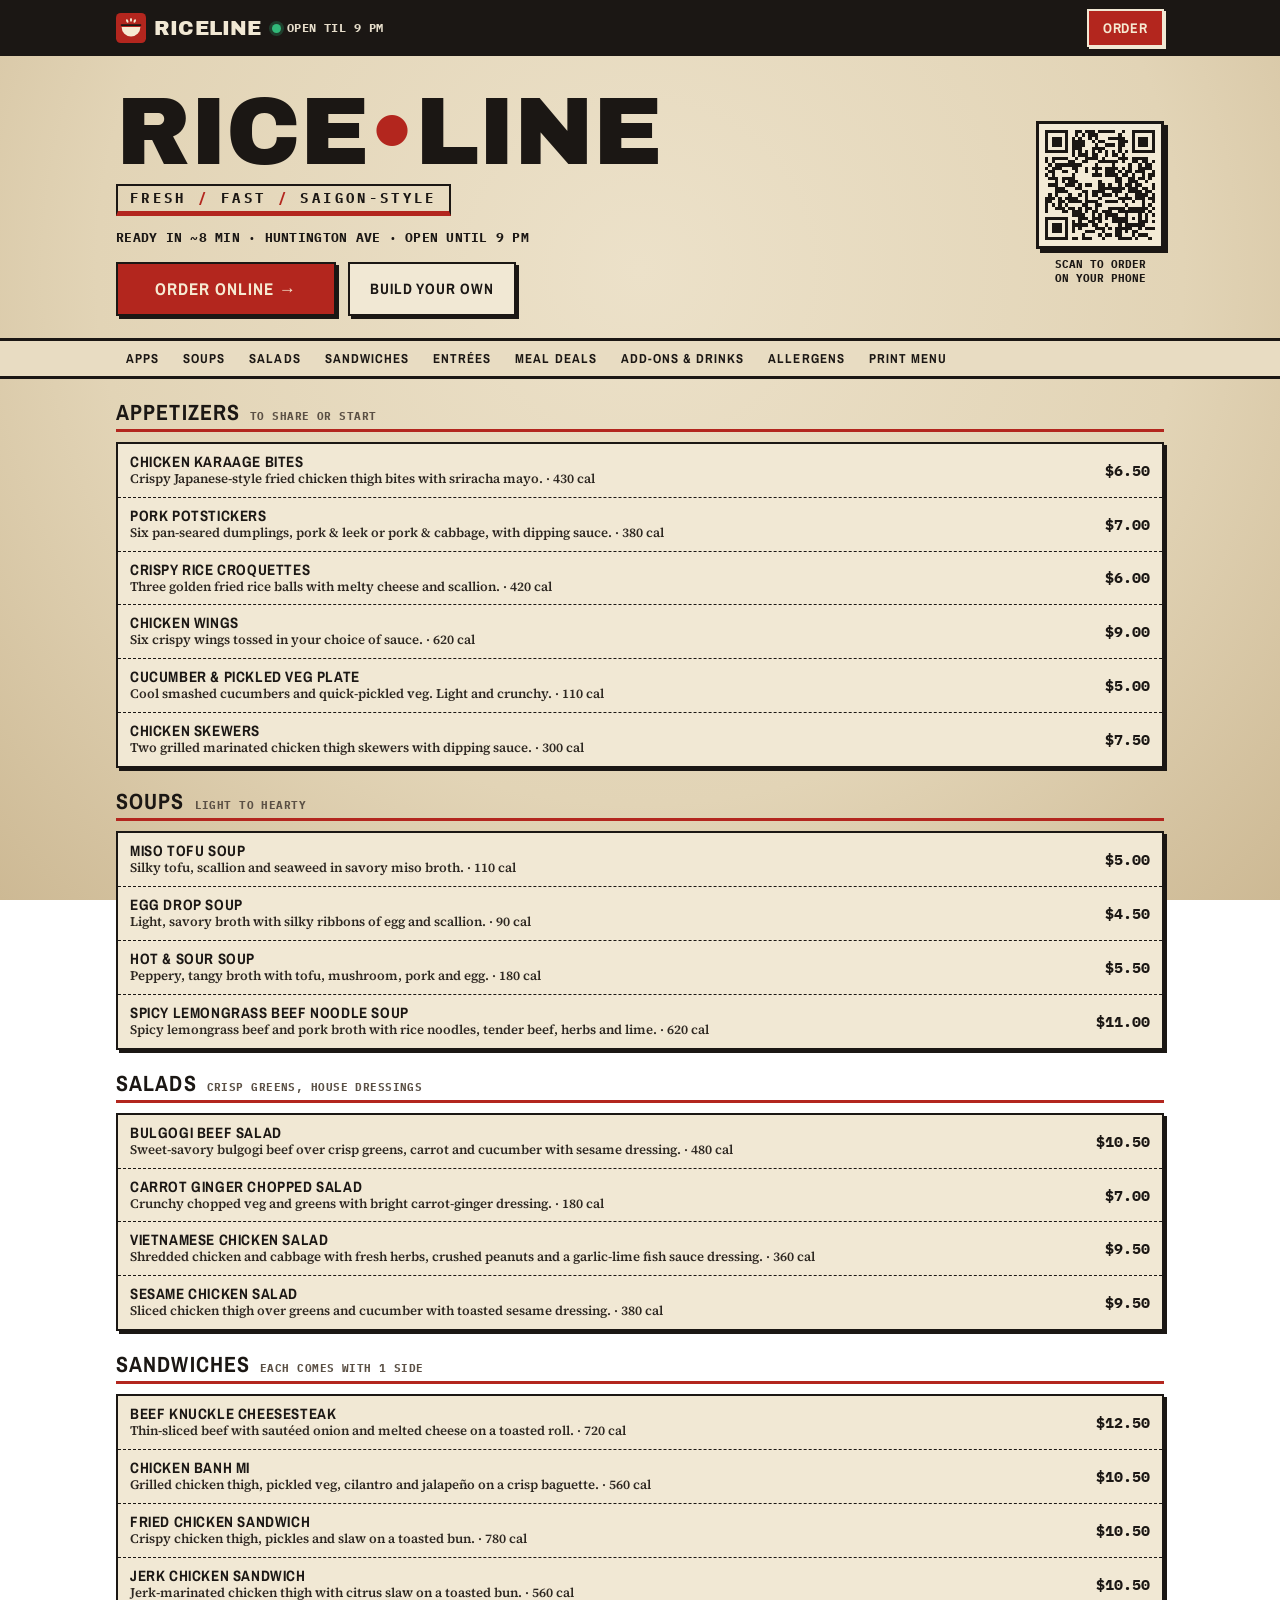
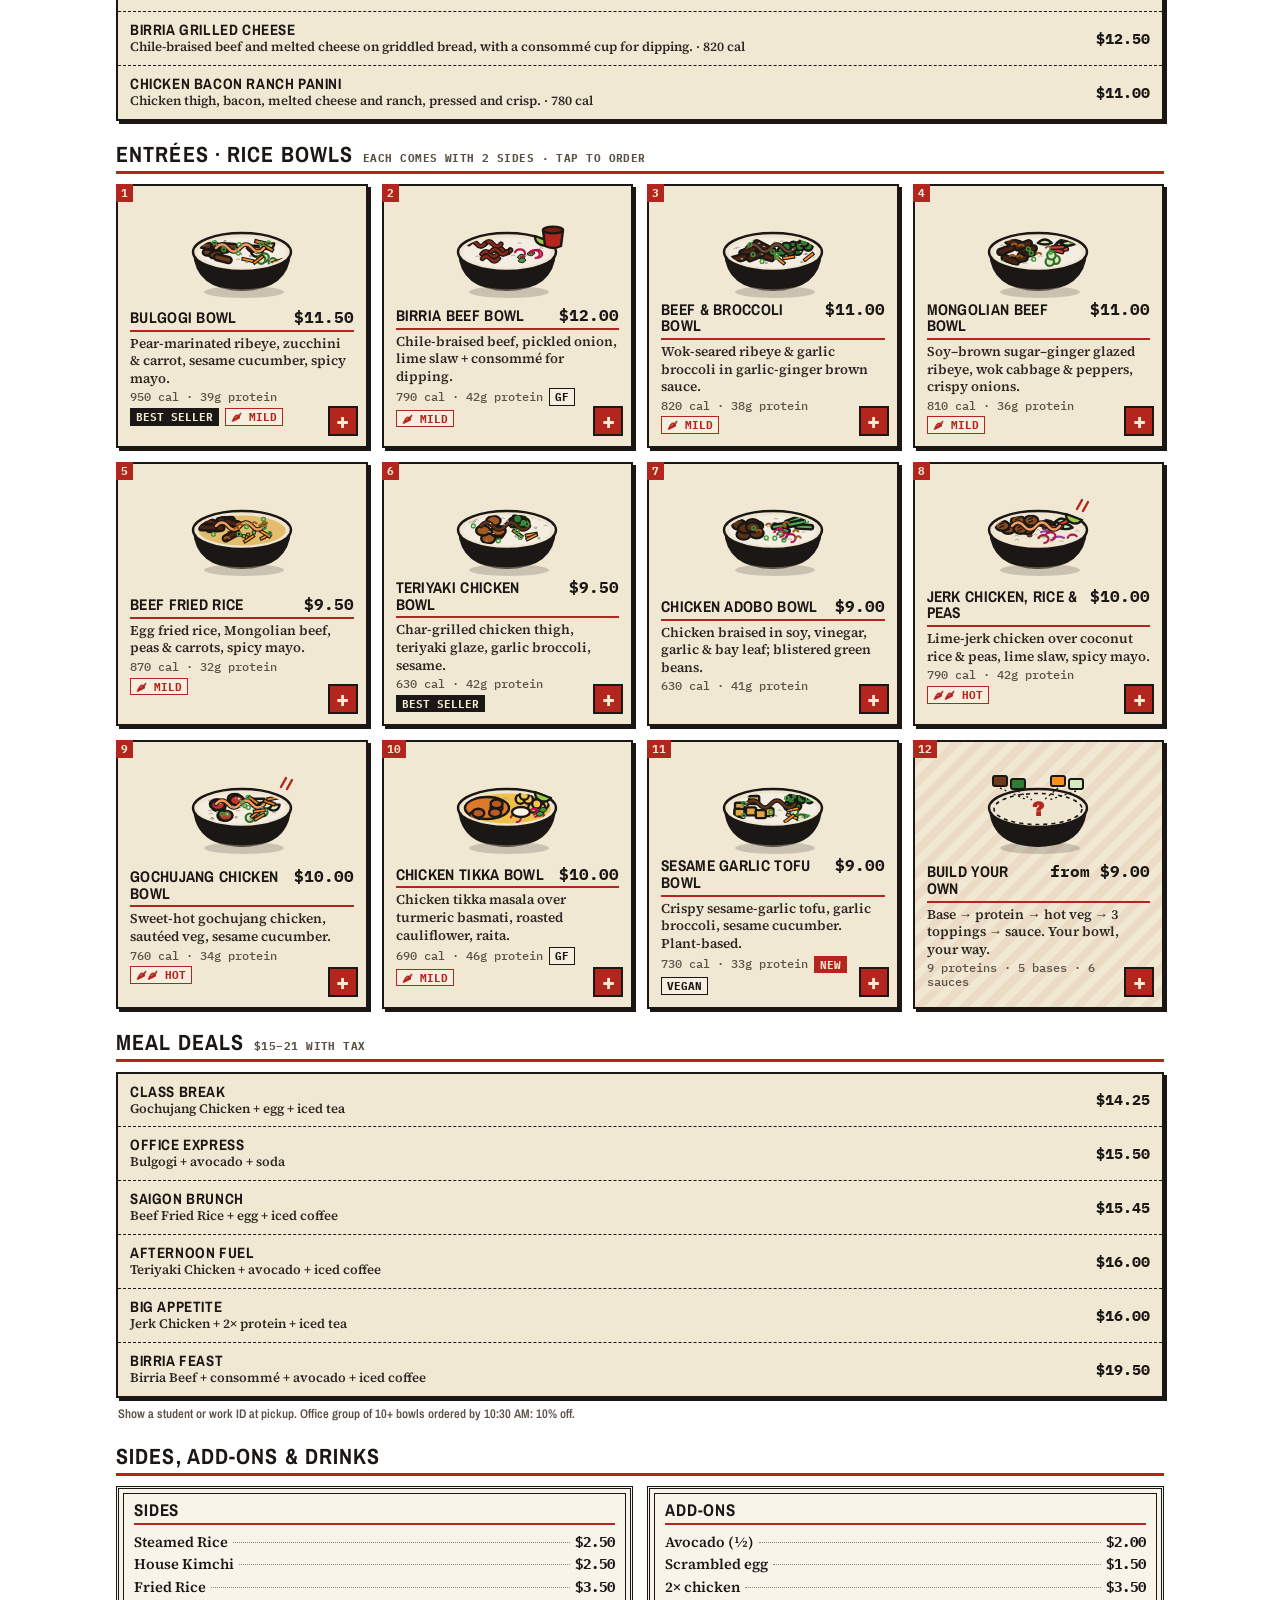
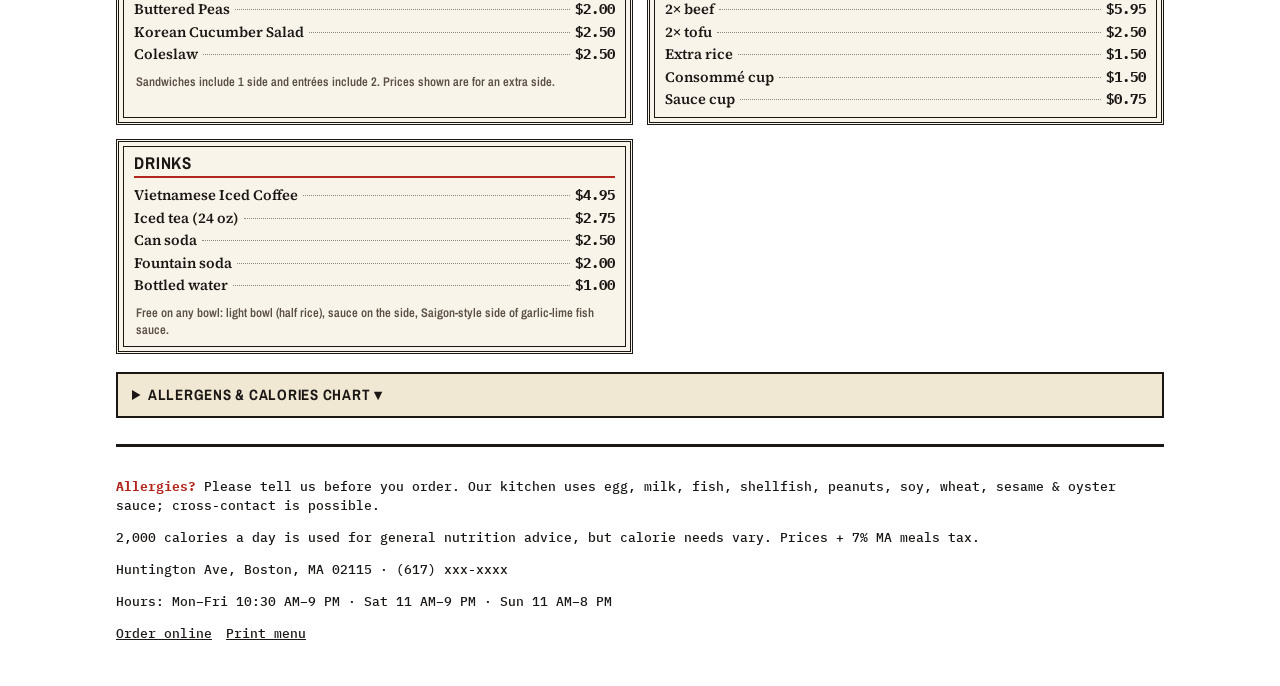
==== commit c40d51f2: "Fix QR codes; English-only item names Co-Authored-By: Claude Opus 5.5 <noreply@anthropic.com> Claude" ====
--- a/index.html
+++ b/index.html
@@ -5,7 +5,7 @@
 <meta property="og:type" content="website"><meta property="og:title" content="Riceline — Rice bowls, ready in minutes"><meta property="og:description" content="Signature bowls, build-your-own, Meal Deals and Vietnamese iced coffee. Order ahead for pickup in Boston."><meta property="og:image" content="img/og-image.jpg"><meta name="twitter:card" content="summary_large_image">
 <link rel="icon" href="icons/favicon.svg" type="image/svg+xml"><link rel="apple-touch-icon" href="icons/apple-touch-icon.png"><link rel="manifest" href="manifest.webmanifest">
 <link rel="prefetch" href="order.html">
-<script type="application/ld+json">{"@context": "https://schema.org", "@type": "Restaurant", "name": "Riceline", "servesCuisine": ["Vietnamese", "Asian", "Rice bowls"], "priceRange": "$", "address": {"@type": "PostalAddress", "streetAddress": "Huntington Ave", "addressLocality": "Boston", "addressRegion": "MA", "postalCode": "02115", "addressCountry": "US"}, "acceptsReservations": false, "openingHoursSpecification": [{"@type": "OpeningHoursSpecification", "dayOfWeek": ["Monday", "Tuesday", "Wednesday", "Thursday", "Friday"], "opens": "10:30", "closes": "21:00"}, {"@type": "OpeningHoursSpecification", "dayOfWeek": "Saturday", "opens": "11:00", "closes": "21:00"}, {"@type": "OpeningHoursSpecification", "dayOfWeek": "Sunday", "opens": "11:00", "closes": "20:00"}], "hasMenu": {"@type": "Menu", "name": "Riceline Menu", "hasMenuSection": [{"@type": "MenuSection", "name": "Entrées (Rice Bowls, with 2 sides)", "hasMenuItem": [{"@type": "MenuItem", "name": "Bulgogi Bowl", "description": "Pear-marinated ribeye seared with caramelized edges, sautéed zucchini & carrot, sesame cucumber, pickled carrot and spicy mayo.", "offers": {"@type": "Offer", "price": "11.50", "priceCurrency": "USD"}, "nutrition": {"@type": "NutritionInformation", "calories": "950 calories"}}, {"@type": "MenuItem", "name": "Birria Beef Bowl", "description": "Guajillo-braised beef, slow-cooked 4 hours. Cilantro-onion, pickled red onion, lime slaw — plus a cup of rich consommé for dipping.", "offers": {"@type": "Offer", "price": "12.00", "priceCurrency": "USD"}, "nutrition": {"@type": "NutritionInformation", "calories": "790 calories"}}, {"@type": "MenuItem", "name": "Beef & Broccoli Bowl", "description": "Wok-seared ribeye and garlic broccoli in our garlic-ginger brown sauce, with pickled carrot and scallions.", "offers": {"@type": "Offer", "price": "11.00", "priceCurrency": "USD"}, "nutrition": {"@type": "NutritionInformation", "calories": "820 calories"}}, {"@type": "MenuItem", "name": "Mongolian Beef Bowl", "description": "Ribeye glazed in soy, brown sugar & ginger with scallions, wok cabbage & peppers, sesame cucumber and crispy onions.", "offers": {"@type": "Offer", "price": "11.00", "priceCurrency": "USD"}, "nutrition": {"@type": "NutritionInformation", "calories": "810 calories"}}, {"@type": "MenuItem", "name": "Beef Fried Rice", "description": "Wok-fried egg rice with Mongolian beef, peas & carrots, topped with pickled carrot, spicy mayo and crispy onions.", "offers": {"@type": "Offer", "price": "9.50", "priceCurrency": "USD"}, "nutrition": {"@type": "NutritionInformation", "calories": "870 calories"}}, {"@type": "MenuItem", "name": "Teriyaki Chicken Bowl", "description": "Char-grilled chicken thigh glazed in teriyaki with garlic broccoli, pickled carrot, scallions and toasted sesame.", "offers": {"@type": "Offer", "price": "9.50", "priceCurrency": "USD"}, "nutrition": {"@type": "NutritionInformation", "calories": "630 calories"}}, {"@type": "MenuItem", "name": "Chicken Adobo Bowl", "description": "Filipino-style chicken thigh braised in soy, vinegar, garlic & bay leaf, with blistered green beans, pickled red onion and crispy onions.", "offers": {"@type": "Offer", "price": "9.00", "priceCurrency": "USD"}, "nutrition": {"@type": "NutritionInformation", "calories": "630 calories"}}, {"@type": "MenuItem", "name": "Jerk Chicken, Rice & Peas", "description": "Smoky-hot jerk chicken over coconut rice & peas, wok cabbage & peppers, lime slaw, pickled red onion and spicy mayo.", "offers": {"@type": "Offer", "price": "10.00", "priceCurrency": "USD"}, "nutrition": {"@type": "NutritionInformation", "calories": "790 calories"}}, {"@type": "MenuItem", "name": "Gochujang Chicken Bowl", "description": "Grilled chicken in sweet-hot Korean chili glaze with sautéed veg, sesame cucumber, pickled carrot and spicy mayo.", "offers": {"@type": "Offer", "price": "10.00", "priceCurrency": "USD"}, "nutrition": {"@type": "NutritionInformation", "calories": "760 calories"}}, {"@type": "MenuItem", "name": "Chicken Tikka Bowl", "description": "Yogurt-marinated chicken in creamy tikka masala over turmeric basmati, with roasted turmeric cauliflower and cooling cucumber raita.", "offers": {"@type": "Offer", "price": "10.00", "priceCurrency": "USD"}, "nutrition": {"@type": "NutritionInformation", "calories": "690 calories"}}, {"@type": "MenuItem", "name": "Sesame Garlic Tofu Bowl", "description": "Crispy roasted tofu in sesame-garlic glaze with garlic broccoli, sesame cucumber, pickled carrot and teriyaki. 100% plant-based.", "offers": {"@type": "Offer", "price": "9.00", "priceCurrency": "USD"}, "nutrition": {"@type": "NutritionInformation", "calories": "730 calories"}}]}, {"@type": "MenuSection", "name": "Appetizers", "hasMenuItem": [{"@type": "MenuItem", "name": "Chicken Karaage Bites", "description": "Crispy Japanese-style fried chicken thigh bites with sriracha mayo.", "offers": {"@type": "Offer", "price": "6.50", "priceCurrency": "USD"}}, {"@type": "MenuItem", "name": "Pork Potstickers", "description": "Six pan-seared dumplings, pork & leek or pork & cabbage, with dipping sauce.", "offers": {"@type": "Offer", "price": "7.00", "priceCurrency": "USD"}}, {"@type": "MenuItem", "name": "Crispy Rice Croquettes", "description": "Three golden fried rice balls with melty cheese and scallion.", "offers": {"@type": "Offer", "price": "6.00", "priceCurrency": "USD"}}, {"@type": "MenuItem", "name": "Chicken Wings", "description": "Six crispy wings tossed in your choice of sauce.", "offers": {"@type": "Offer", "price": "9.00", "priceCurrency": "USD"}}, {"@type": "MenuItem", "name": "Cucumber & Pickled Veg Plate", "description": "Cool smashed cucumbers and quick-pickled veg. Light and crunchy.", "offers": {"@type": "Offer", "price": "5.00", "priceCurrency": "USD"}}, {"@type": "MenuItem", "name": "Chicken Skewers", "description": "Two grilled marinated chicken thigh skewers with dipping sauce.", "offers": {"@type": "Offer", "price": "7.50", "priceCurrency": "USD"}}]}, {"@type": "MenuSection", "name": "Soups", "hasMenuItem": [{"@type": "MenuItem", "name": "Miso Tofu Soup", "description": "Silky tofu, scallion and seaweed in savory miso broth.", "offers": {"@type": "Offer", "price": "5.00", "priceCurrency": "USD"}}, {"@type": "MenuItem", "name": "Egg Drop Soup", "description": "Light, savory broth with silky ribbons of egg and scallion.", "offers": {"@type": "Offer", "price": "4.50", "priceCurrency": "USD"}}, {"@type": "MenuItem", "name": "Hot & Sour Soup", "description": "Peppery, tangy broth with tofu, mushroom, pork and egg.", "offers": {"@type": "Offer", "price": "5.50", "priceCurrency": "USD"}}, {"@type": "MenuItem", "name": "Bún Bò Huế", "description": "Spicy lemongrass beef and pork broth with rice noodles, tender beef, herbs and lime.", "offers": {"@type": "Offer", "price": "11.00", "priceCurrency": "USD"}}]}, {"@type": "MenuSection", "name": "Salads", "hasMenuItem": [{"@type": "MenuItem", "name": "Bulgogi Beef Salad", "description": "Sweet-savory bulgogi beef over crisp greens, carrot and cucumber with sesame dressing.", "offers": {"@type": "Offer", "price": "10.50", "priceCurrency": "USD"}}, {"@type": "MenuItem", "name": "Carrot Ginger Chopped Salad", "description": "Crunchy chopped veg and greens with bright carrot-ginger dressing.", "offers": {"@type": "Offer", "price": "7.00", "priceCurrency": "USD"}}, {"@type": "MenuItem", "name": "Gỏi Gà", "description": "Vietnamese chicken and cabbage salad with herbs, peanuts and nước chấm dressing.", "offers": {"@type": "Offer", "price": "9.50", "priceCurrency": "USD"}}, {"@type": "MenuItem", "name": "Sesame Chicken Salad", "description": "Sliced chicken thigh over greens and cucumber with toasted sesame dressing.", "offers": {"@type": "Offer", "price": "9.50", "priceCurrency": "USD"}}]}, {"@type": "MenuSection", "name": "Sandwiches", "hasMenuItem": [{"@type": "MenuItem", "name": "Beef Knuckle Cheesesteak", "description": "Thin-sliced beef with sautéed onion and melted cheese on a toasted roll.", "offers": {"@type": "Offer", "price": "12.50", "priceCurrency": "USD"}}, {"@type": "MenuItem", "name": "Chicken Banh Mi", "description": "Grilled chicken thigh, pickled veg, cilantro and jalapeño on a crisp baguette.", "offers": {"@type": "Offer", "price": "10.50", "priceCurrency": "USD"}}, {"@type": "MenuItem", "name": "Fried Chicken Sandwich", "description": "Crispy chicken thigh, pickles and slaw on a toasted bun.", "offers": {"@type": "Offer", "price": "10.50", "priceCurrency": "USD"}}, {"@type": "MenuItem", "name": "Jerk Chicken Sandwich", "description": "Jerk-marinated chicken thigh with citrus slaw on a toasted bun.", "offers": {"@type": "Offer", "price": "10.50", "priceCurrency": "USD"}}, {"@type": "MenuItem", "name": "Birria Grilled Cheese", "description": "Chile-braised beef and melted cheese on griddled bread, with a consommé cup for dipping.", "offers": {"@type": "Offer", "price": "12.50", "priceCurrency": "USD"}}, {"@type": "MenuItem", "name": "Chicken Bacon Ranch Panini", "description": "Chicken thigh, bacon, melted cheese and ranch, pressed and crisp.", "offers": {"@type": "Offer", "price": "11.00", "priceCurrency": "USD"}}]}, {"@type": "MenuSection", "name": "Meal Deals", "hasMenuItem": [{"@type": "MenuItem", "name": "Class Break", "offers": {"@type": "Offer", "price": "14.25", "priceCurrency": "USD"}}, {"@type": "MenuItem", "name": "Office Express", "offers": {"@type": "Offer", "price": "15.50", "priceCurrency": "USD"}}, {"@type": "MenuItem", "name": "Saigon Brunch", "offers": {"@type": "Offer", "price": "15.45", "priceCurrency": "USD"}}, {"@type": "MenuItem", "name": "Afternoon Fuel", "offers": {"@type": "Offer", "price": "16.00", "priceCurrency": "USD"}}, {"@type": "MenuItem", "name": "Big Appetite", "offers": {"@type": "Offer", "price": "16.00", "priceCurrency": "USD"}}, {"@type": "MenuItem", "name": "Birria Feast", "offers": {"@type": "Offer", "price": "19.50", "priceCurrency": "USD"}}]}, {"@type": "MenuSection", "name": "Drinks", "hasMenuItem": [{"@type": "MenuItem", "name": "Vietnamese Iced Coffee", "offers": {"@type": "Offer", "price": "4.95", "priceCurrency": "USD"}}, {"@type": "MenuItem", "name": "Iced Tea", "offers": {"@type": "Offer", "price": "2.75", "priceCurrency": "USD"}}, {"@type": "MenuItem", "name": "Can Soda", "offers": {"@type": "Offer", "price": "2.50", "priceCurrency": "USD"}}, {"@type": "MenuItem", "name": "Fountain Soda", "offers": {"@type": "Offer", "price": "2.00", "priceCurrency": "USD"}}, {"@type": "MenuItem", "name": "Bottled Water", "offers": {"@type": "Offer", "price": "1.00", "priceCurrency": "USD"}}]}]}}</script>
+<script type="application/ld+json">{"@context": "https://schema.org", "@type": "Restaurant", "name": "Riceline", "servesCuisine": ["Vietnamese", "Asian", "Rice bowls"], "priceRange": "$", "address": {"@type": "PostalAddress", "streetAddress": "Huntington Ave", "addressLocality": "Boston", "addressRegion": "MA", "postalCode": "02115", "addressCountry": "US"}, "acceptsReservations": false, "openingHoursSpecification": [{"@type": "OpeningHoursSpecification", "dayOfWeek": ["Monday", "Tuesday", "Wednesday", "Thursday", "Friday"], "opens": "10:30", "closes": "21:00"}, {"@type": "OpeningHoursSpecification", "dayOfWeek": "Saturday", "opens": "11:00", "closes": "21:00"}, {"@type": "OpeningHoursSpecification", "dayOfWeek": "Sunday", "opens": "11:00", "closes": "20:00"}], "hasMenu": {"@type": "Menu", "name": "Riceline Menu", "hasMenuSection": [{"@type": "MenuSection", "name": "Entrées (Rice Bowls, with 2 sides)", "hasMenuItem": [{"@type": "MenuItem", "name": "Bulgogi Bowl", "description": "Pear-marinated ribeye seared with caramelized edges, sautéed zucchini & carrot, sesame cucumber, pickled carrot and spicy mayo.", "offers": {"@type": "Offer", "price": "11.50", "priceCurrency": "USD"}, "nutrition": {"@type": "NutritionInformation", "calories": "950 calories"}}, {"@type": "MenuItem", "name": "Birria Beef Bowl", "description": "Guajillo-braised beef, slow-cooked 4 hours. Cilantro-onion, pickled red onion, lime slaw — plus a cup of rich consommé for dipping.", "offers": {"@type": "Offer", "price": "12.00", "priceCurrency": "USD"}, "nutrition": {"@type": "NutritionInformation", "calories": "790 calories"}}, {"@type": "MenuItem", "name": "Beef & Broccoli Bowl", "description": "Wok-seared ribeye and garlic broccoli in our garlic-ginger brown sauce, with pickled carrot and scallions.", "offers": {"@type": "Offer", "price": "11.00", "priceCurrency": "USD"}, "nutrition": {"@type": "NutritionInformation", "calories": "820 calories"}}, {"@type": "MenuItem", "name": "Mongolian Beef Bowl", "description": "Ribeye glazed in soy, brown sugar & ginger with scallions, wok cabbage & peppers, sesame cucumber and crispy onions.", "offers": {"@type": "Offer", "price": "11.00", "priceCurrency": "USD"}, "nutrition": {"@type": "NutritionInformation", "calories": "810 calories"}}, {"@type": "MenuItem", "name": "Beef Fried Rice", "description": "Wok-fried egg rice with Mongolian beef, peas & carrots, topped with pickled carrot, spicy mayo and crispy onions.", "offers": {"@type": "Offer", "price": "9.50", "priceCurrency": "USD"}, "nutrition": {"@type": "NutritionInformation", "calories": "870 calories"}}, {"@type": "MenuItem", "name": "Teriyaki Chicken Bowl", "description": "Char-grilled chicken thigh glazed in teriyaki with garlic broccoli, pickled carrot, scallions and toasted sesame.", "offers": {"@type": "Offer", "price": "9.50", "priceCurrency": "USD"}, "nutrition": {"@type": "NutritionInformation", "calories": "630 calories"}}, {"@type": "MenuItem", "name": "Chicken Adobo Bowl", "description": "Filipino-style chicken thigh braised in soy, vinegar, garlic & bay leaf, with blistered green beans, pickled red onion and crispy onions.", "offers": {"@type": "Offer", "price": "9.00", "priceCurrency": "USD"}, "nutrition": {"@type": "NutritionInformation", "calories": "630 calories"}}, {"@type": "MenuItem", "name": "Jerk Chicken, Rice & Peas", "description": "Smoky-hot jerk chicken over coconut rice & peas, wok cabbage & peppers, lime slaw, pickled red onion and spicy mayo.", "offers": {"@type": "Offer", "price": "10.00", "priceCurrency": "USD"}, "nutrition": {"@type": "NutritionInformation", "calories": "790 calories"}}, {"@type": "MenuItem", "name": "Gochujang Chicken Bowl", "description": "Grilled chicken in sweet-hot Korean chili glaze with sautéed veg, sesame cucumber, pickled carrot and spicy mayo.", "offers": {"@type": "Offer", "price": "10.00", "priceCurrency": "USD"}, "nutrition": {"@type": "NutritionInformation", "calories": "760 calories"}}, {"@type": "MenuItem", "name": "Chicken Tikka Bowl", "description": "Yogurt-marinated chicken in creamy tikka masala over turmeric basmati, with roasted turmeric cauliflower and cooling cucumber raita.", "offers": {"@type": "Offer", "price": "10.00", "priceCurrency": "USD"}, "nutrition": {"@type": "NutritionInformation", "calories": "690 calories"}}, {"@type": "MenuItem", "name": "Sesame Garlic Tofu Bowl", "description": "Crispy roasted tofu in sesame-garlic glaze with garlic broccoli, sesame cucumber, pickled carrot and teriyaki. 100% plant-based.", "offers": {"@type": "Offer", "price": "9.00", "priceCurrency": "USD"}, "nutrition": {"@type": "NutritionInformation", "calories": "730 calories"}}]}, {"@type": "MenuSection", "name": "Appetizers", "hasMenuItem": [{"@type": "MenuItem", "name": "Chicken Karaage Bites", "description": "Crispy Japanese-style fried chicken thigh bites with sriracha mayo.", "offers": {"@type": "Offer", "price": "6.50", "priceCurrency": "USD"}}, {"@type": "MenuItem", "name": "Pork Potstickers", "description": "Six pan-seared dumplings, pork & leek or pork & cabbage, with dipping sauce.", "offers": {"@type": "Offer", "price": "7.00", "priceCurrency": "USD"}}, {"@type": "MenuItem", "name": "Crispy Rice Croquettes", "description": "Three golden fried rice balls with melty cheese and scallion.", "offers": {"@type": "Offer", "price": "6.00", "priceCurrency": "USD"}}, {"@type": "MenuItem", "name": "Chicken Wings", "description": "Six crispy wings tossed in your choice of sauce.", "offers": {"@type": "Offer", "price": "9.00", "priceCurrency": "USD"}}, {"@type": "MenuItem", "name": "Cucumber & Pickled Veg Plate", "description": "Cool smashed cucumbers and quick-pickled veg. Light and crunchy.", "offers": {"@type": "Offer", "price": "5.00", "priceCurrency": "USD"}}, {"@type": "MenuItem", "name": "Chicken Skewers", "description": "Two grilled marinated chicken thigh skewers with dipping sauce.", "offers": {"@type": "Offer", "price": "7.50", "priceCurrency": "USD"}}]}, {"@type": "MenuSection", "name": "Soups", "hasMenuItem": [{"@type": "MenuItem", "name": "Miso Tofu Soup", "description": "Silky tofu, scallion and seaweed in savory miso broth.", "offers": {"@type": "Offer", "price": "5.00", "priceCurrency": "USD"}}, {"@type": "MenuItem", "name": "Egg Drop Soup", "description": "Light, savory broth with silky ribbons of egg and scallion.", "offers": {"@type": "Offer", "price": "4.50", "priceCurrency": "USD"}}, {"@type": "MenuItem", "name": "Hot & Sour Soup", "description": "Peppery, tangy broth with tofu, mushroom, pork and egg.", "offers": {"@type": "Offer", "price": "5.50", "priceCurrency": "USD"}}, {"@type": "MenuItem", "name": "Spicy Lemongrass Beef Noodle Soup", "description": "Spicy lemongrass beef and pork broth with rice noodles, tender beef, herbs and lime.", "offers": {"@type": "Offer", "price": "11.00", "priceCurrency": "USD"}}]}, {"@type": "MenuSection", "name": "Salads", "hasMenuItem": [{"@type": "MenuItem", "name": "Bulgogi Beef Salad", "description": "Sweet-savory bulgogi beef over crisp greens, carrot and cucumber with sesame dressing.", "offers": {"@type": "Offer", "price": "10.50", "priceCurrency": "USD"}}, {"@type": "MenuItem", "name": "Carrot Ginger Chopped Salad", "description": "Crunchy chopped veg and greens with bright carrot-ginger dressing.", "offers": {"@type": "Offer", "price": "7.00", "priceCurrency": "USD"}}, {"@type": "MenuItem", "name": "Vietnamese Chicken Salad", "description": "Shredded chicken and cabbage with fresh herbs, crushed peanuts and a garlic-lime fish sauce dressing.", "offers": {"@type": "Offer", "price": "9.50", "priceCurrency": "USD"}}, {"@type": "MenuItem", "name": "Sesame Chicken Salad", "description": "Sliced chicken thigh over greens and cucumber with toasted sesame dressing.", "offers": {"@type": "Offer", "price": "9.50", "priceCurrency": "USD"}}]}, {"@type": "MenuSection", "name": "Sandwiches", "hasMenuItem": [{"@type": "MenuItem", "name": "Beef Knuckle Cheesesteak", "description": "Thin-sliced beef with sautéed onion and melted cheese on a toasted roll.", "offers": {"@type": "Offer", "price": "12.50", "priceCurrency": "USD"}}, {"@type": "MenuItem", "name": "Chicken Banh Mi", "description": "Grilled chicken thigh, pickled veg, cilantro and jalapeño on a crisp baguette.", "offers": {"@type": "Offer", "price": "10.50", "priceCurrency": "USD"}}, {"@type": "MenuItem", "name": "Fried Chicken Sandwich", "description": "Crispy chicken thigh, pickles and slaw on a toasted bun.", "offers": {"@type": "Offer", "price": "10.50", "priceCurrency": "USD"}}, {"@type": "MenuItem", "name": "Jerk Chicken Sandwich", "description": "Jerk-marinated chicken thigh with citrus slaw on a toasted bun.", "offers": {"@type": "Offer", "price": "10.50", "priceCurrency": "USD"}}, {"@type": "MenuItem", "name": "Birria Grilled Cheese", "description": "Chile-braised beef and melted cheese on griddled bread, with a consommé cup for dipping.", "offers": {"@type": "Offer", "price": "12.50", "priceCurrency": "USD"}}, {"@type": "MenuItem", "name": "Chicken Bacon Ranch Panini", "description": "Chicken thigh, bacon, melted cheese and ranch, pressed and crisp.", "offers": {"@type": "Offer", "price": "11.00", "priceCurrency": "USD"}}]}, {"@type": "MenuSection", "name": "Meal Deals", "hasMenuItem": [{"@type": "MenuItem", "name": "Class Break", "offers": {"@type": "Offer", "price": "14.25", "priceCurrency": "USD"}}, {"@type": "MenuItem", "name": "Office Express", "offers": {"@type": "Offer", "price": "15.50", "priceCurrency": "USD"}}, {"@type": "MenuItem", "name": "Saigon Brunch", "offers": {"@type": "Offer", "price": "15.45", "priceCurrency": "USD"}}, {"@type": "MenuItem", "name": "Afternoon Fuel", "offers": {"@type": "Offer", "price": "16.00", "priceCurrency": "USD"}}, {"@type": "MenuItem", "name": "Big Appetite", "offers": {"@type": "Offer", "price": "16.00", "priceCurrency": "USD"}}, {"@type": "MenuItem", "name": "Birria Feast", "offers": {"@type": "Offer", "price": "19.50", "priceCurrency": "USD"}}]}, {"@type": "MenuSection", "name": "Drinks", "hasMenuItem": [{"@type": "MenuItem", "name": "Vietnamese Iced Coffee", "offers": {"@type": "Offer", "price": "4.95", "priceCurrency": "USD"}}, {"@type": "MenuItem", "name": "Iced Tea", "offers": {"@type": "Offer", "price": "2.75", "priceCurrency": "USD"}}, {"@type": "MenuItem", "name": "Can Soda", "offers": {"@type": "Offer", "price": "2.50", "priceCurrency": "USD"}}, {"@type": "MenuItem", "name": "Fountain Soda", "offers": {"@type": "Offer", "price": "2.00", "priceCurrency": "USD"}}, {"@type": "MenuItem", "name": "Bottled Water", "offers": {"@type": "Offer", "price": "1.00", "priceCurrency": "USD"}}]}]}}</script>
 <style>
 @font-face{font-family:'Archivo Narrow';font-weight:700;src:url(fonts/archivo-narrow-latin-700-normal.woff2) format('woff2');font-display:block}@font-face{font-family:'Archivo Narrow';font-weight:600;src:url(fonts/archivo-narrow-latin-600-normal.woff2) format('woff2');font-display:block}@font-face{font-family:'Archivo Black';font-weight:400;src:url(fonts/archivo-black-latin-400-normal.woff2) format('woff2');font-display:block}@font-face{font-family:'Source Serif 4';font-weight:600;src:url(fonts/source-serif-4-latin-600-normal.woff2) format('woff2');font-display:block}@font-face{font-family:'Source Serif 4';font-weight:700;src:url(fonts/source-serif-4-latin-700-normal.woff2) format('woff2');font-display:block}@font-face{font-family:'IBM Plex Mono';font-weight:500;src:url(fonts/ibm-plex-mono-latin-500-normal.woff2) format('woff2');font-display:block}@font-face{font-family:'IBM Plex Mono';font-weight:700;src:url(fonts/ibm-plex-mono-latin-700-normal.woff2) format('woff2');font-display:block}
 :root { --ink: #1b1714; --red: #b3261e; --paper: #e8dcc2; --card: #f1e8d4; --muted: #5b5045; }
@@ -132,7 +132,7 @@
 </div>
 <nav class="jump" aria-label="Menu sections"><div class="wrap"><a href="#apps">Apps</a><a href="#soups">Soups</a><a href="#salads">Salads</a><a href="#sandwiches">Sandwiches</a><a href="#bowls">Entrées</a><a href="#deals">Meal deals</a><a href="#extras">Add-ons &amp; drinks</a><a href="#allergens">Allergens</a><a href="print-menu.html">Print menu</a></div></nav>
 <main class="wrap">
-<h2 class="sec" id="apps">APPETIZERS <small>To share or start</small></h2><ul class="deals"><li><a href="order.html#item=karaage"><b class="dn">Chicken Karaage Bites</b><span class="dd">Crispy Japanese-style fried chicken thigh bites with sriracha mayo. · 430 cal</span><b class="dp">$6.50</b></a></li><li><a href="order.html#item=potstickers"><b class="dn">Pork Potstickers</b><span class="dd">Six pan-seared dumplings, pork &amp; leek or pork &amp; cabbage, with dipping sauce. · 380 cal</span><b class="dp">$7.00</b></a></li><li><a href="order.html#item=croquettes"><b class="dn">Crispy Rice Croquettes</b><span class="dd">Three golden fried rice balls with melty cheese and scallion. · 420 cal</span><b class="dp">$6.00</b></a></li><li><a href="order.html#item=wings"><b class="dn">Chicken Wings</b><span class="dd">Six crispy wings tossed in your choice of sauce. · 620 cal</span><b class="dp">$9.00</b></a></li><li><a href="order.html#item=cucumber-plate"><b class="dn">Cucumber &amp; Pickled Veg Plate</b><span class="dd">Cool smashed cucumbers and quick-pickled veg. Light and crunchy. · 110 cal</span><b class="dp">$5.00</b></a></li><li><a href="order.html#item=skewers"><b class="dn">Chicken Skewers</b><span class="dd">Two grilled marinated chicken thigh skewers with dipping sauce. · 300 cal</span><b class="dp">$7.50</b></a></li></ul><h2 class="sec" id="soups">SOUPS <small>Light to hearty</small></h2><ul class="deals"><li><a href="order.html#item=miso-soup"><b class="dn">Miso Tofu Soup</b><span class="dd">Silky tofu, scallion and seaweed in savory miso broth. · 110 cal</span><b class="dp">$5.00</b></a></li><li><a href="order.html#item=egg-drop"><b class="dn">Egg Drop Soup</b><span class="dd">Light, savory broth with silky ribbons of egg and scallion. · 90 cal</span><b class="dp">$4.50</b></a></li><li><a href="order.html#item=hot-sour"><b class="dn">Hot &amp; Sour Soup</b><span class="dd">Peppery, tangy broth with tofu, mushroom, pork and egg. · 180 cal</span><b class="dp">$5.50</b></a></li><li><a href="order.html#item=bun-bo-hue"><b class="dn">Bún Bò Huế</b><span class="dd">Spicy lemongrass beef and pork broth with rice noodles, tender beef, herbs and lime. · 620 cal</span><b class="dp">$11.00</b></a></li></ul><h2 class="sec" id="salads">SALADS <small>Crisp greens, house dressings</small></h2><ul class="deals"><li><a href="order.html#item=bulgogi-salad"><b class="dn">Bulgogi Beef Salad</b><span class="dd">Sweet-savory bulgogi beef over crisp greens, carrot and cucumber with sesame dressing. · 480 cal</span><b class="dp">$10.50</b></a></li><li><a href="order.html#item=carrot-ginger"><b class="dn">Carrot Ginger Chopped Salad</b><span class="dd">Crunchy chopped veg and greens with bright carrot-ginger dressing. · 180 cal</span><b class="dp">$7.00</b></a></li><li><a href="order.html#item=goi-ga"><b class="dn">Gỏi Gà</b><span class="dd">Vietnamese chicken and cabbage salad with herbs, peanuts and nước chấm dressing. · 360 cal</span><b class="dp">$9.50</b></a></li><li><a href="order.html#item=sesame-chicken-salad"><b class="dn">Sesame Chicken Salad</b><span class="dd">Sliced chicken thigh over greens and cucumber with toasted sesame dressing. · 380 cal</span><b class="dp">$9.50</b></a></li></ul><h2 class="sec" id="sandwiches">SANDWICHES <small>Each comes with 1 side</small></h2><ul class="deals"><li><a href="order.html#item=cheesesteak"><b class="dn">Beef Knuckle Cheesesteak</b><span class="dd">Thin-sliced beef with sautéed onion and melted cheese on a toasted roll. · 720 cal</span><b class="dp">$12.50</b></a></li><li><a href="order.html#item=banh-mi"><b class="dn">Chicken Banh Mi</b><span class="dd">Grilled chicken thigh, pickled veg, cilantro and jalapeño on a crisp baguette. · 560 cal</span><b class="dp">$10.50</b></a></li><li><a href="order.html#item=fried-chicken-sandwich"><b class="dn">Fried Chicken Sandwich</b><span class="dd">Crispy chicken thigh, pickles and slaw on a toasted bun. · 780 cal</span><b class="dp">$10.50</b></a></li><li><a href="order.html#item=jerk-sandwich"><b class="dn">Jerk Chicken Sandwich</b><span class="dd">Jerk-marinated chicken thigh with citrus slaw on a toasted bun. · 560 cal</span><b class="dp">$10.50</b></a></li><li><a href="order.html#item=birria-grilled-cheese"><b class="dn">Birria Grilled Cheese</b><span class="dd">Chile-braised beef and melted cheese on griddled bread, with a consommé cup for dipping. · 820 cal</span><b class="dp">$12.50</b></a></li><li><a href="order.html#item=panini"><b class="dn">Chicken Bacon Ranch Panini</b><span class="dd">Chicken thigh, bacon, melted cheese and ranch, pressed and crisp. · 780 cal</span><b class="dp">$11.00</b></a></li></ul>
+<h2 class="sec" id="apps">APPETIZERS <small>To share or start</small></h2><ul class="deals"><li><a href="order.html#item=karaage"><b class="dn">Chicken Karaage Bites</b><span class="dd">Crispy Japanese-style fried chicken thigh bites with sriracha mayo. · 430 cal</span><b class="dp">$6.50</b></a></li><li><a href="order.html#item=potstickers"><b class="dn">Pork Potstickers</b><span class="dd">Six pan-seared dumplings, pork &amp; leek or pork &amp; cabbage, with dipping sauce. · 380 cal</span><b class="dp">$7.00</b></a></li><li><a href="order.html#item=croquettes"><b class="dn">Crispy Rice Croquettes</b><span class="dd">Three golden fried rice balls with melty cheese and scallion. · 420 cal</span><b class="dp">$6.00</b></a></li><li><a href="order.html#item=wings"><b class="dn">Chicken Wings</b><span class="dd">Six crispy wings tossed in your choice of sauce. · 620 cal</span><b class="dp">$9.00</b></a></li><li><a href="order.html#item=cucumber-plate"><b class="dn">Cucumber &amp; Pickled Veg Plate</b><span class="dd">Cool smashed cucumbers and quick-pickled veg. Light and crunchy. · 110 cal</span><b class="dp">$5.00</b></a></li><li><a href="order.html#item=skewers"><b class="dn">Chicken Skewers</b><span class="dd">Two grilled marinated chicken thigh skewers with dipping sauce. · 300 cal</span><b class="dp">$7.50</b></a></li></ul><h2 class="sec" id="soups">SOUPS <small>Light to hearty</small></h2><ul class="deals"><li><a href="order.html#item=miso-soup"><b class="dn">Miso Tofu Soup</b><span class="dd">Silky tofu, scallion and seaweed in savory miso broth. · 110 cal</span><b class="dp">$5.00</b></a></li><li><a href="order.html#item=egg-drop"><b class="dn">Egg Drop Soup</b><span class="dd">Light, savory broth with silky ribbons of egg and scallion. · 90 cal</span><b class="dp">$4.50</b></a></li><li><a href="order.html#item=hot-sour"><b class="dn">Hot &amp; Sour Soup</b><span class="dd">Peppery, tangy broth with tofu, mushroom, pork and egg. · 180 cal</span><b class="dp">$5.50</b></a></li><li><a href="order.html#item=bun-bo-hue"><b class="dn">Spicy Lemongrass Beef Noodle Soup</b><span class="dd">Spicy lemongrass beef and pork broth with rice noodles, tender beef, herbs and lime. · 620 cal</span><b class="dp">$11.00</b></a></li></ul><h2 class="sec" id="salads">SALADS <small>Crisp greens, house dressings</small></h2><ul class="deals"><li><a href="order.html#item=bulgogi-salad"><b class="dn">Bulgogi Beef Salad</b><span class="dd">Sweet-savory bulgogi beef over crisp greens, carrot and cucumber with sesame dressing. · 480 cal</span><b class="dp">$10.50</b></a></li><li><a href="order.html#item=carrot-ginger"><b class="dn">Carrot Ginger Chopped Salad</b><span class="dd">Crunchy chopped veg and greens with bright carrot-ginger dressing. · 180 cal</span><b class="dp">$7.00</b></a></li><li><a href="order.html#item=goi-ga"><b class="dn">Vietnamese Chicken Salad</b><span class="dd">Shredded chicken and cabbage with fresh herbs, crushed peanuts and a garlic-lime fish sauce dressing. · 360 cal</span><b class="dp">$9.50</b></a></li><li><a href="order.html#item=sesame-chicken-salad"><b class="dn">Sesame Chicken Salad</b><span class="dd">Sliced chicken thigh over greens and cucumber with toasted sesame dressing. · 380 cal</span><b class="dp">$9.50</b></a></li></ul><h2 class="sec" id="sandwiches">SANDWICHES <small>Each comes with 1 side</small></h2><ul class="deals"><li><a href="order.html#item=cheesesteak"><b class="dn">Beef Knuckle Cheesesteak</b><span class="dd">Thin-sliced beef with sautéed onion and melted cheese on a toasted roll. · 720 cal</span><b class="dp">$12.50</b></a></li><li><a href="order.html#item=banh-mi"><b class="dn">Chicken Banh Mi</b><span class="dd">Grilled chicken thigh, pickled veg, cilantro and jalapeño on a crisp baguette. · 560 cal</span><b class="dp">$10.50</b></a></li><li><a href="order.html#item=fried-chicken-sandwich"><b class="dn">Fried Chicken Sandwich</b><span class="dd">Crispy chicken thigh, pickles and slaw on a toasted bun. · 780 cal</span><b class="dp">$10.50</b></a></li><li><a href="order.html#item=jerk-sandwich"><b class="dn">Jerk Chicken Sandwich</b><span class="dd">Jerk-marinated chicken thigh with citrus slaw on a toasted bun. · 560 cal</span><b class="dp">$10.50</b></a></li><li><a href="order.html#item=birria-grilled-cheese"><b class="dn">Birria Grilled Cheese</b><span class="dd">Chile-braised beef and melted cheese on griddled bread, with a consommé cup for dipping. · 820 cal</span><b class="dp">$12.50</b></a></li><li><a href="order.html#item=panini"><b class="dn">Chicken Bacon Ranch Panini</b><span class="dd">Chicken thigh, bacon, melted cheese and ranch, pressed and crisp. · 780 cal</span><b class="dp">$11.00</b></a></li></ul>
 <h2 class="sec" id="bowls">ENTRÉES · RICE BOWLS <small>Each comes with 2 sides · tap to order</small></h2>
 <div class="grid"><a class="card" href="order.html#item=bulgogi-bowl" aria-label="Bulgogi Bowl, $11.50, 950 calories. Order">
 <span class="num">1</span><span class="ic"><svg viewBox="0 0 120 82" aria-hidden="true"><ellipse cx="62" cy="76" rx="40" ry="6" fill="#1b1714" opacity=".18"/><path d="M11 36 Q13 74 60 75 Q107 74 109 36 Z" fill="#1b1714"/><path d="M30 70 Q60 78 90 70" stroke="#e8dcc2" stroke-width="1.6" fill="none" opacity=".35"/><ellipse cx="60" cy="36" rx="49" ry="19" fill="#efe6d2" stroke="#1b1714" stroke-width="2.4" stroke-linejoin="round"/><clipPath id="c7"><ellipse cx="60" cy="36" rx="44" ry="15.5"/></clipPath><g clip-path="url(#c7)"><ellipse cx="60" cy="37" rx="44" ry="15.5" fill="#f4eee2"/><path d="M45.9 27.6 q2 -2 4 0" stroke="#b9a98a" stroke-width="1" fill="none"/><path d="M72.1 25.7 q2 -2 4 0" stroke="#b9a98a" stroke-width="1" fill="none"/><path d="M62.9 32.8 q2 -2 4 0" stroke="#b9a98a" stroke-width="1" fill="none"/><path d="M24.6 36.2 q2 -2 4 0" stroke="#b9a98a" stroke-width="1" fill="none"/><path d="M23.0 34.4 q2 -2 4 0" stroke="#b9a98a" stroke-width="1" fill="none"/><path d="M25.6 26.2 q2 -2 4 0" stroke="#b9a98a" stroke-width="1" fill="none"/><path d="M54.0 43.8 q2 -2 4 0" stroke="#b9a98a" stroke-width="1" fill="none"/><path d="M29.9 29.4 q2 -2 4 0" stroke="#b9a98a" stroke-width="1" fill="none"/><path d="M70.2 46.7 q2 -2 4 0" stroke="#b9a98a" stroke-width="1" fill="none"/><path d="M66.2 33.5 q2 -2 4 0" stroke="#b9a98a" stroke-width="1" fill="none"/><path d="M98.1 25.1 q2 -2 4 0" stroke="#b9a98a" stroke-width="1" fill="none"/><path d="M88.7 31.0 q2 -2 4 0" stroke="#b9a98a" stroke-width="1" fill="none"/><path d="M31.5 26.8 q2 -2 4 0" stroke="#b9a98a" stroke-width="1" fill="none"/><path d="M44.7 43.6 q2 -2 4 0" stroke="#b9a98a" stroke-width="1" fill="none"/><rect x="20.8" y="34.1" width="18" height="6" rx="3" fill="#6d3a1d" stroke="#1b1714" stroke-width="2.4" stroke-linejoin="round" transform="rotate(8 29.8 37.1)"/><rect x="26.9" y="33.4" width="18" height="6" rx="3" fill="#6d3a1d" stroke="#1b1714" stroke-width="2.4" stroke-linejoin="round" transform="rotate(-26 35.9 36.4)"/><rect x="16.9" y="26.9" width="18" height="6" rx="3" fill="#6d3a1d" stroke="#1b1714" stroke-width="2.4" stroke-linejoin="round" transform="rotate(11 25.9 29.9)"/><rect x="28.7" y="29.0" width="18" height="6" rx="3" fill="#6d3a1d" stroke="#1b1714" stroke-width="2.4" stroke-linejoin="round" transform="rotate(5 37.7 32.0)"/><rect x="29.5" y="28.7" width="18" height="6" rx="3" fill="#6d3a1d" stroke="#1b1714" stroke-width="2.4" stroke-linejoin="round" transform="rotate(18 38.5 31.7)"/><rect x="37.4" y="27.6" width="18" height="6" rx="3" fill="#6d3a1d" stroke="#1b1714" stroke-width="2.4" stroke-linejoin="round" transform="rotate(4 46.4 30.6)"/><rect x="31.8" y="39.6" width="18" height="6" rx="3" fill="#6d3a1d" stroke="#1b1714" stroke-width="2.4" stroke-linejoin="round" transform="rotate(14 40.8 42.6)"/><path d="M68.9 34.8 a6 6 0 0 0 12 0z" fill="#d7e9b0" stroke="#1b1714" stroke-width="2.4" stroke-linejoin="round"/><path d="M64.8 29.8 a6 6 0 0 0 12 0z" fill="#d7e9b0" stroke="#1b1714" stroke-width="2.4" stroke-linejoin="round"/><path d="M80.2 27.4 a6 6 0 0 0 12 0z" fill="#d7e9b0" stroke="#1b1714" stroke-width="2.4" stroke-linejoin="round"/><rect x="72.7" y="24.8" width="12" height="3.2" fill="#ef7d1a" stroke="#1b1714" stroke-width="1.2" transform="rotate(13 78.7 26.4)"/><rect x="79.9" y="30.1" width="12" height="3.2" fill="#ef7d1a" stroke="#1b1714" stroke-width="1.2" transform="rotate(30 85.9 31.7)"/><rect x="68.2" y="31.4" width="12" height="3.2" fill="#ef7d1a" stroke="#1b1714" stroke-width="1.2" transform="rotate(8 74.2 33.0)"/><circle cx="82.6" cy="41.6" r="4.2" fill="#d5ebbd" stroke="#2f6b25" stroke-width="2.2"/><circle cx="90.9" cy="46.4" r="4.2" fill="#d5ebbd" stroke="#2f6b25" stroke-width="2.2"/><circle cx="79.2" cy="43.6" r="4.2" fill="#d5ebbd" stroke="#2f6b25" stroke-width="2.2"/><rect x="59.9" y="42.6" width="12" height="2.8" fill="#ff8f1f" stroke="#1b1714" stroke-width="1.1" transform="rotate(12 65.9 44.0)"/><rect x="89.8" y="43.8" width="12" height="2.8" fill="#ff8f1f" stroke="#1b1714" stroke-width="1.1" transform="rotate(-17 95.8 45.2)"/><rect x="70.3" y="42.3" width="12" height="2.8" fill="#ff8f1f" stroke="#1b1714" stroke-width="1.1" transform="rotate(-38 76.3 43.7)"/><path d="M34 32 q6 -7 12 0 t12 0 t12 0 t12 0" stroke="#1b1714" stroke-width="4.6" fill="none" stroke-linecap="round"/><path d="M34 32 q6 -7 12 0 t12 0 t12 0 t12 0" stroke="#f29b5c" stroke-width="2.4" fill="none" stroke-linecap="round"/><circle cx="57.2" cy="28.7" r="1.9" fill="none" stroke="#3f9a3c" stroke-width="1.4"/><circle cx="32.4" cy="26.3" r="1.9" fill="none" stroke="#3f9a3c" stroke-width="1.4"/><circle cx="79.3" cy="27.8" r="1.9" fill="none" stroke="#3f9a3c" stroke-width="1.4"/><circle cx="41.8" cy="33.6" r="1.9" fill="none" stroke="#3f9a3c" stroke-width="1.4"/><circle cx="86.7" cy="26.8" r="1.9" fill="none" stroke="#3f9a3c" stroke-width="1.4"/><circle cx="56.3" cy="37.1" r="1.9" fill="none" stroke="#3f9a3c" stroke-width="1.4"/><ellipse cx="87.6" cy="43.0" rx="1.3" ry=".7" fill="#fff6dc" stroke="#1b1714" stroke-width=".4"/><ellipse cx="86.2" cy="31.1" rx="1.3" ry=".7" fill="#fff6dc" stroke="#1b1714" stroke-width=".4"/><ellipse cx="53.9" cy="32.9" rx="1.3" ry=".7" fill="#fff6dc" stroke="#1b1714" stroke-width=".4"/><ellipse cx="87.7" cy="46.1" rx="1.3" ry=".7" fill="#fff6dc" stroke="#1b1714" stroke-width=".4"/><ellipse cx="34.9" cy="28.9" rx="1.3" ry=".7" fill="#fff6dc" stroke="#1b1714" stroke-width=".4"/><ellipse cx="40.7" cy="30.1" rx="1.3" ry=".7" fill="#fff6dc" stroke="#1b1714" stroke-width=".4"/><ellipse cx="58.9" cy="38.0" rx="1.3" ry=".7" fill="#fff6dc" stroke="#1b1714" stroke-width=".4"/><ellipse cx="42.9" cy="25.1" rx="1.3" ry=".7" fill="#fff6dc" stroke="#1b1714" stroke-width=".4"/><ellipse cx="54.2" cy="33.1" rx="1.3" ry=".7" fill="#fff6dc" stroke="#1b1714" stroke-width=".4"/><ellipse cx="64.8" cy="46.0" rx="1.3" ry=".7" fill="#fff6dc" stroke="#1b1714" stroke-width=".4"/><ellipse cx="73.7" cy="36.3" rx="1.3" ry=".7" fill="#fff6dc" stroke="#1b1714" stroke-width=".4"/><ellipse cx="68.5" cy="39.9" rx="1.3" ry=".7" fill="#fff6dc" stroke="#1b1714" stroke-width=".4"/></g></svg></span>
@@ -201,7 +201,7 @@
 <div class="boxes"><div class="box"><h3>SIDES</h3><ul><li><span>Steamed Rice</span><i></i><b>$2.50</b></li><li><span>House Kimchi</span><i></i><b>$2.50</b></li><li><span>Fried Rice</span><i></i><b>$3.50</b></li><li><span>Buttered Peas</span><i></i><b>$2.00</b></li><li><span>Korean Cucumber Salad</span><i></i><b>$2.50</b></li><li><span>Coleslaw</span><i></i><b>$2.50</b></li></ul><p class="note">Sandwiches include 1 side and entrées include 2. Prices shown are for an extra side.</p></div><div class="box"><h3>ADD-ONS</h3><ul><li><span>Avocado (½)</span><i></i><b>$2.00</b></li><li><span>Scrambled egg</span><i></i><b>$1.50</b></li><li><span>2× chicken</span><i></i><b>$3.50</b></li><li><span>2× beef</span><i></i><b>$5.95</b></li><li><span>2× tofu</span><i></i><b>$2.50</b></li><li><span>Extra rice</span><i></i><b>$1.50</b></li><li><span>Consommé cup</span><i></i><b>$1.50</b></li><li><span>Sauce cup</span><i></i><b>$0.75</b></li></ul></div>
 <div class="box"><h3>DRINKS</h3><ul><li><span>Vietnamese Iced Coffee</span><i></i><b>$4.95</b></li><li><span>Iced tea (24 oz)</span><i></i><b>$2.75</b></li><li><span>Can soda</span><i></i><b>$2.50</b></li><li><span>Fountain soda</span><i></i><b>$2.00</b></li><li><span>Bottled water</span><i></i><b>$1.00</b></li></ul><p class="note">Free on any bowl: light bowl (half rice), sauce on the side, Saigon-style side of garlic-lime fish sauce.</p></div></div>
 <details class="al" id="allergens"><summary>Allergens &amp; calories chart ▾</summary><div class="tw"><table>
-<thead><tr><th scope="col">Item</th><th scope="col">Egg</th><th scope="col">Milk</th><th scope="col">Fish</th><th scope="col">Shellfish</th><th scope="col">Soy</th><th scope="col">Wheat</th><th scope="col">Sesame</th><th scope="col">Peanuts</th><th scope="col">Oyster</th><th scope="col">Coconut</th><th scope="col">Cal</th></tr></thead><tbody><tr><th scope="row">Bulgogi Bowl</th><td>●</td><td></td><td></td><td></td><td>●</td><td>●</td><td>●</td><td></td><td></td><td></td><td>950</td></tr><tr><th scope="row">Birria Beef Bowl</th><td></td><td></td><td></td><td></td><td></td><td></td><td></td><td></td><td></td><td></td><td>790</td></tr><tr><th scope="row">Beef &amp; Broccoli Bowl</th><td></td><td></td><td></td><td></td><td>●</td><td>●</td><td>●</td><td></td><td>●</td><td></td><td>820</td></tr><tr><th scope="row">Mongolian Beef Bowl</th><td></td><td></td><td></td><td></td><td>●</td><td>●</td><td>●</td><td></td><td></td><td></td><td>810</td></tr><tr><th scope="row">Beef Fried Rice</th><td>●</td><td></td><td></td><td></td><td>●</td><td>●</td><td>●</td><td></td><td></td><td></td><td>870</td></tr><tr><th scope="row">Teriyaki Chicken Bowl</th><td></td><td></td><td></td><td></td><td>●</td><td>●</td><td>●</td><td></td><td></td><td></td><td>630</td></tr><tr><th scope="row">Chicken Adobo Bowl</th><td></td><td></td><td></td><td></td><td>●</td><td>●</td><td></td><td></td><td></td><td></td><td>630</td></tr><tr><th scope="row">Jerk Chicken, Rice &amp; Peas</th><td>●</td><td></td><td></td><td></td><td>●</td><td>●</td><td>●</td><td></td><td></td><td>●</td><td>790</td></tr><tr><th scope="row">Gochujang Chicken Bowl</th><td>●</td><td></td><td></td><td></td><td>●</td><td>●</td><td>●</td><td></td><td></td><td></td><td>760</td></tr><tr><th scope="row">Chicken Tikka Bowl</th><td></td><td>●</td><td></td><td></td><td></td><td></td><td></td><td></td><td></td><td></td><td>690</td></tr><tr><th scope="row">Sesame Garlic Tofu Bowl</th><td></td><td></td><td></td><td></td><td>●</td><td>●</td><td>●</td><td></td><td></td><td></td><td>730</td></tr><tr><th scope="row">Chicken Karaage Bites</th><td>●</td><td></td><td></td><td></td><td>●</td><td>●</td><td></td><td></td><td></td><td></td><td>430*</td></tr><tr><th scope="row">Pork Potstickers</th><td></td><td></td><td></td><td></td><td>●</td><td>●</td><td>●</td><td></td><td></td><td></td><td>380*</td></tr><tr><th scope="row">Crispy Rice Croquettes</th><td>●</td><td>●</td><td></td><td></td><td></td><td>●</td><td></td><td></td><td></td><td></td><td>420*</td></tr><tr><th scope="row">Chicken Wings</th><td></td><td></td><td></td><td></td><td>●</td><td>●</td><td></td><td></td><td></td><td></td><td>620*</td></tr><tr><th scope="row">Cucumber &amp; Pickled Veg Plate</th><td></td><td></td><td></td><td></td><td></td><td></td><td></td><td></td><td></td><td></td><td>110*</td></tr><tr><th scope="row">Chicken Skewers</th><td></td><td></td><td></td><td></td><td>●</td><td>●</td><td></td><td></td><td></td><td></td><td>300*</td></tr><tr><th scope="row">Miso Tofu Soup</th><td></td><td></td><td>●</td><td></td><td>●</td><td></td><td></td><td></td><td></td><td></td><td>110*</td></tr><tr><th scope="row">Egg Drop Soup</th><td>●</td><td></td><td></td><td></td><td></td><td></td><td></td><td></td><td></td><td></td><td>90*</td></tr><tr><th scope="row">Hot &amp; Sour Soup</th><td>●</td><td></td><td></td><td></td><td>●</td><td>●</td><td></td><td></td><td></td><td></td><td>180*</td></tr><tr><th scope="row">Bún Bò Huế</th><td></td><td></td><td>●</td><td>●</td><td></td><td></td><td></td><td></td><td></td><td></td><td>620*</td></tr><tr><th scope="row">Bulgogi Beef Salad</th><td></td><td></td><td></td><td></td><td>●</td><td>●</td><td>●</td><td></td><td></td><td></td><td>480*</td></tr><tr><th scope="row">Carrot Ginger Chopped Salad</th><td></td><td></td><td></td><td></td><td></td><td></td><td></td><td></td><td></td><td></td><td>180*</td></tr><tr><th scope="row">Gỏi Gà</th><td></td><td></td><td>●</td><td></td><td></td><td></td><td></td><td>●</td><td></td><td></td><td>360*</td></tr><tr><th scope="row">Sesame Chicken Salad</th><td></td><td></td><td></td><td></td><td>●</td><td>●</td><td>●</td><td></td><td></td><td></td><td>380*</td></tr><tr><th scope="row">Beef Knuckle Cheesesteak</th><td></td><td>●</td><td></td><td></td><td></td><td>●</td><td></td><td></td><td></td><td></td><td>720*</td></tr><tr><th scope="row">Chicken Banh Mi</th><td>●</td><td></td><td></td><td></td><td>●</td><td>●</td><td></td><td></td><td></td><td></td><td>560*</td></tr><tr><th scope="row">Fried Chicken Sandwich</th><td>●</td><td>●</td><td></td><td></td><td></td><td>●</td><td></td><td></td><td></td><td></td><td>780*</td></tr><tr><th scope="row">Jerk Chicken Sandwich</th><td></td><td></td><td></td><td></td><td></td><td>●</td><td></td><td></td><td></td><td></td><td>560*</td></tr><tr><th scope="row">Birria Grilled Cheese</th><td></td><td>●</td><td></td><td></td><td></td><td>●</td><td></td><td></td><td></td><td></td><td>820*</td></tr><tr><th scope="row">Chicken Bacon Ranch Panini</th><td>●</td><td>●</td><td></td><td></td><td></td><td>●</td><td></td><td></td><td></td><td></td><td>780*</td></tr></tbody></table>
+<thead><tr><th scope="col">Item</th><th scope="col">Egg</th><th scope="col">Milk</th><th scope="col">Fish</th><th scope="col">Shellfish</th><th scope="col">Soy</th><th scope="col">Wheat</th><th scope="col">Sesame</th><th scope="col">Peanuts</th><th scope="col">Oyster</th><th scope="col">Coconut</th><th scope="col">Cal</th></tr></thead><tbody><tr><th scope="row">Bulgogi Bowl</th><td>●</td><td></td><td></td><td></td><td>●</td><td>●</td><td>●</td><td></td><td></td><td></td><td>950</td></tr><tr><th scope="row">Birria Beef Bowl</th><td></td><td></td><td></td><td></td><td></td><td></td><td></td><td></td><td></td><td></td><td>790</td></tr><tr><th scope="row">Beef &amp; Broccoli Bowl</th><td></td><td></td><td></td><td></td><td>●</td><td>●</td><td>●</td><td></td><td>●</td><td></td><td>820</td></tr><tr><th scope="row">Mongolian Beef Bowl</th><td></td><td></td><td></td><td></td><td>●</td><td>●</td><td>●</td><td></td><td></td><td></td><td>810</td></tr><tr><th scope="row">Beef Fried Rice</th><td>●</td><td></td><td></td><td></td><td>●</td><td>●</td><td>●</td><td></td><td></td><td></td><td>870</td></tr><tr><th scope="row">Teriyaki Chicken Bowl</th><td></td><td></td><td></td><td></td><td>●</td><td>●</td><td>●</td><td></td><td></td><td></td><td>630</td></tr><tr><th scope="row">Chicken Adobo Bowl</th><td></td><td></td><td></td><td></td><td>●</td><td>●</td><td></td><td></td><td></td><td></td><td>630</td></tr><tr><th scope="row">Jerk Chicken, Rice &amp; Peas</th><td>●</td><td></td><td></td><td></td><td>●</td><td>●</td><td>●</td><td></td><td></td><td>●</td><td>790</td></tr><tr><th scope="row">Gochujang Chicken Bowl</th><td>●</td><td></td><td></td><td></td><td>●</td><td>●</td><td>●</td><td></td><td></td><td></td><td>760</td></tr><tr><th scope="row">Chicken Tikka Bowl</th><td></td><td>●</td><td></td><td></td><td></td><td></td><td></td><td></td><td></td><td></td><td>690</td></tr><tr><th scope="row">Sesame Garlic Tofu Bowl</th><td></td><td></td><td></td><td></td><td>●</td><td>●</td><td>●</td><td></td><td></td><td></td><td>730</td></tr><tr><th scope="row">Chicken Karaage Bites</th><td>●</td><td></td><td></td><td></td><td>●</td><td>●</td><td></td><td></td><td></td><td></td><td>430*</td></tr><tr><th scope="row">Pork Potstickers</th><td></td><td></td><td></td><td></td><td>●</td><td>●</td><td>●</td><td></td><td></td><td></td><td>380*</td></tr><tr><th scope="row">Crispy Rice Croquettes</th><td>●</td><td>●</td><td></td><td></td><td></td><td>●</td><td></td><td></td><td></td><td></td><td>420*</td></tr><tr><th scope="row">Chicken Wings</th><td></td><td></td><td></td><td></td><td>●</td><td>●</td><td></td><td></td><td></td><td></td><td>620*</td></tr><tr><th scope="row">Cucumber &amp; Pickled Veg Plate</th><td></td><td></td><td></td><td></td><td></td><td></td><td></td><td></td><td></td><td></td><td>110*</td></tr><tr><th scope="row">Chicken Skewers</th><td></td><td></td><td></td><td></td><td>●</td><td>●</td><td></td><td></td><td></td><td></td><td>300*</td></tr><tr><th scope="row">Miso Tofu Soup</th><td></td><td></td><td>●</td><td></td><td>●</td><td></td><td></td><td></td><td></td><td></td><td>110*</td></tr><tr><th scope="row">Egg Drop Soup</th><td>●</td><td></td><td></td><td></td><td></td><td></td><td></td><td></td><td></td><td></td><td>90*</td></tr><tr><th scope="row">Hot &amp; Sour Soup</th><td>●</td><td></td><td></td><td></td><td>●</td><td>●</td><td></td><td></td><td></td><td></td><td>180*</td></tr><tr><th scope="row">Spicy Lemongrass Beef Noodle Soup</th><td></td><td></td><td>●</td><td>●</td><td></td><td></td><td></td><td></td><td></td><td></td><td>620*</td></tr><tr><th scope="row">Bulgogi Beef Salad</th><td></td><td></td><td></td><td></td><td>●</td><td>●</td><td>●</td><td></td><td></td><td></td><td>480*</td></tr><tr><th scope="row">Carrot Ginger Chopped Salad</th><td></td><td></td><td></td><td></td><td></td><td></td><td></td><td></td><td></td><td></td><td>180*</td></tr><tr><th scope="row">Vietnamese Chicken Salad</th><td></td><td></td><td>●</td><td></td><td></td><td></td><td></td><td>●</td><td></td><td></td><td>360*</td></tr><tr><th scope="row">Sesame Chicken Salad</th><td></td><td></td><td></td><td></td><td>●</td><td>●</td><td>●</td><td></td><td></td><td></td><td>380*</td></tr><tr><th scope="row">Beef Knuckle Cheesesteak</th><td></td><td>●</td><td></td><td></td><td></td><td>●</td><td></td><td></td><td></td><td></td><td>720*</td></tr><tr><th scope="row">Chicken Banh Mi</th><td>●</td><td></td><td></td><td></td><td>●</td><td>●</td><td></td><td></td><td></td><td></td><td>560*</td></tr><tr><th scope="row">Fried Chicken Sandwich</th><td>●</td><td>●</td><td></td><td></td><td></td><td>●</td><td></td><td></td><td></td><td></td><td>780*</td></tr><tr><th scope="row">Jerk Chicken Sandwich</th><td></td><td></td><td></td><td></td><td></td><td>●</td><td></td><td></td><td></td><td></td><td>560*</td></tr><tr><th scope="row">Birria Grilled Cheese</th><td></td><td>●</td><td></td><td></td><td></td><td>●</td><td></td><td></td><td></td><td></td><td>820*</td></tr><tr><th scope="row">Chicken Bacon Ranch Panini</th><td>●</td><td>●</td><td></td><td></td><td></td><td>●</td><td></td><td></td><td></td><td></td><td>780*</td></tr></tbody></table>
 <p class="note">● contains. Tikka masala sauce may contain tree nuts; jerk seasoning is a purchased blend — ask for labels. Bowl and sandwich calories are for the item only; add the sides you choose. * Estimated from draft recipes. Items can be changed in the order page; allergens update as you build.</p></div></details>
 <footer class="foot"><p><b>Allergies?</b> Please tell us before you order. Our kitchen uses egg, milk, fish, shellfish, peanuts, soy, wheat, sesame &amp; oyster sauce; cross-contact is possible.</p>
 <p>2,000 calories a day is used for general nutrition advice, but calorie needs vary. Prices + 7% MA meals tax.</p>
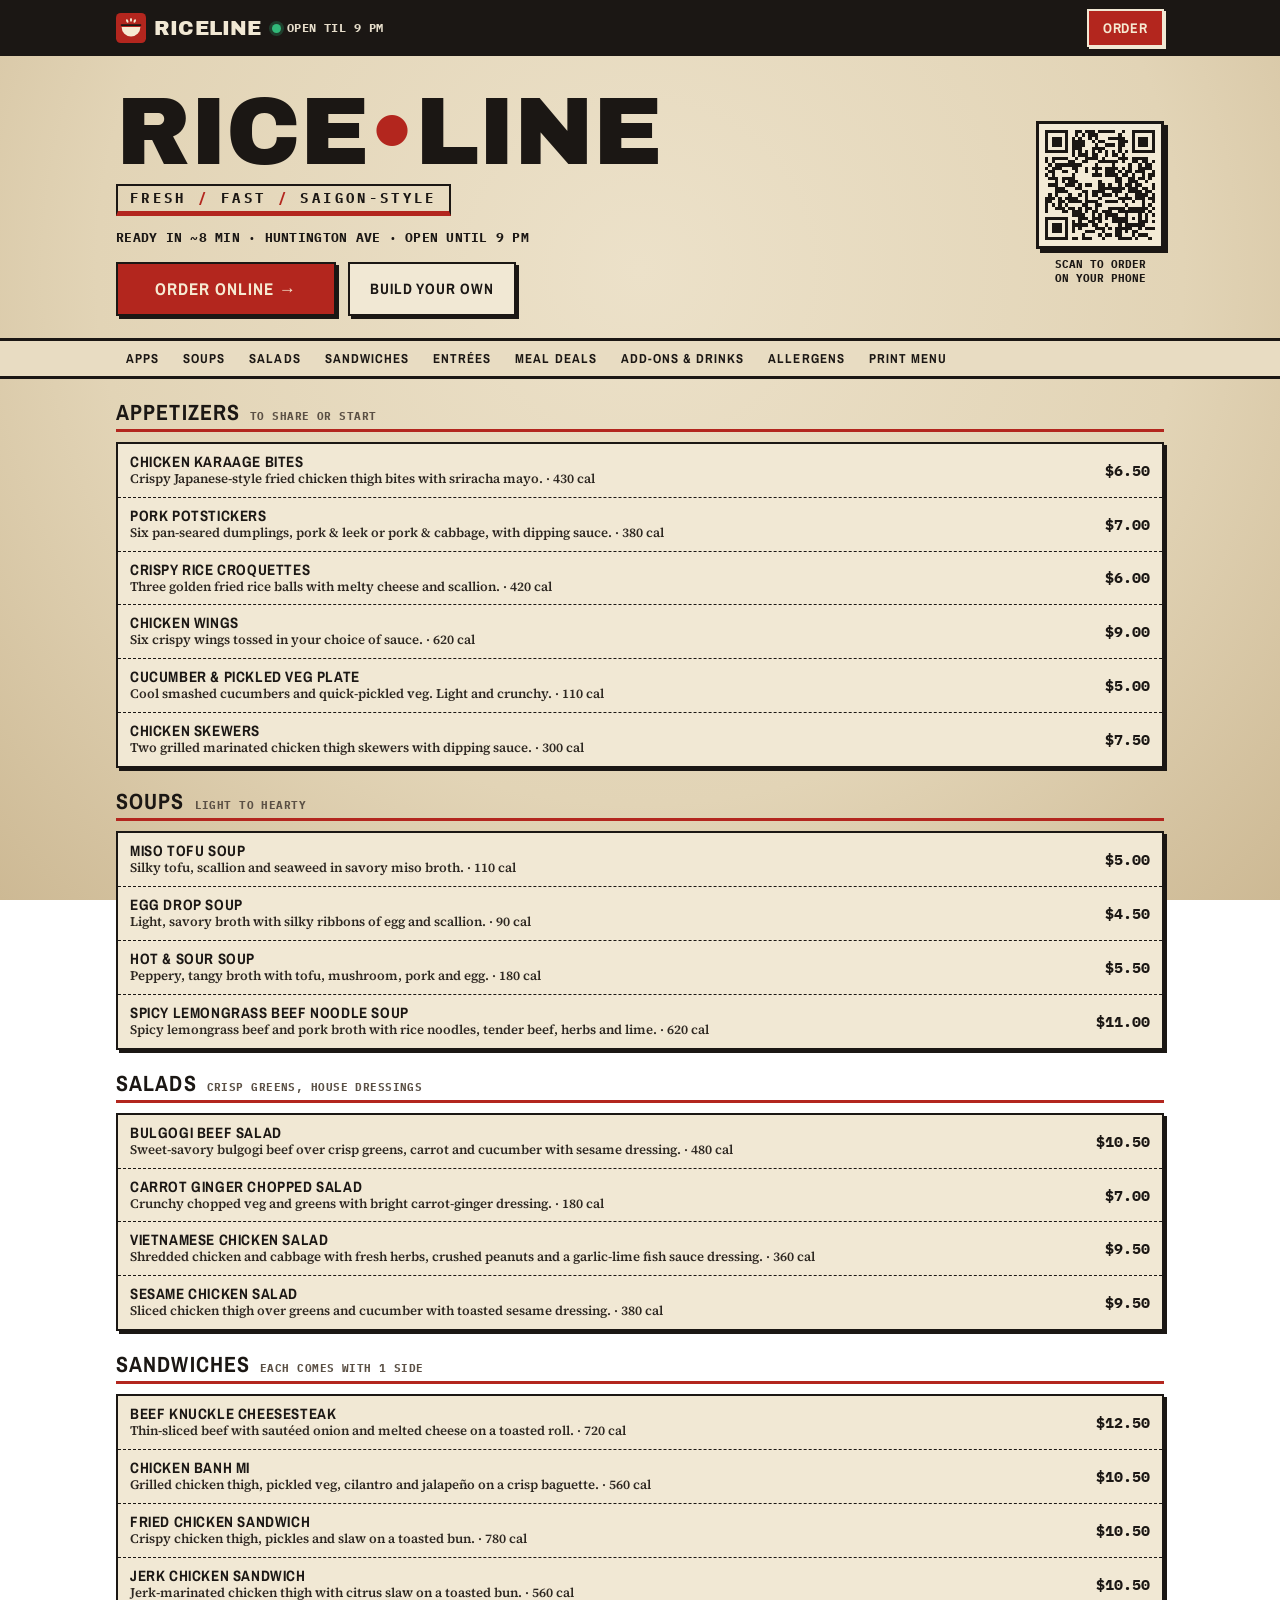
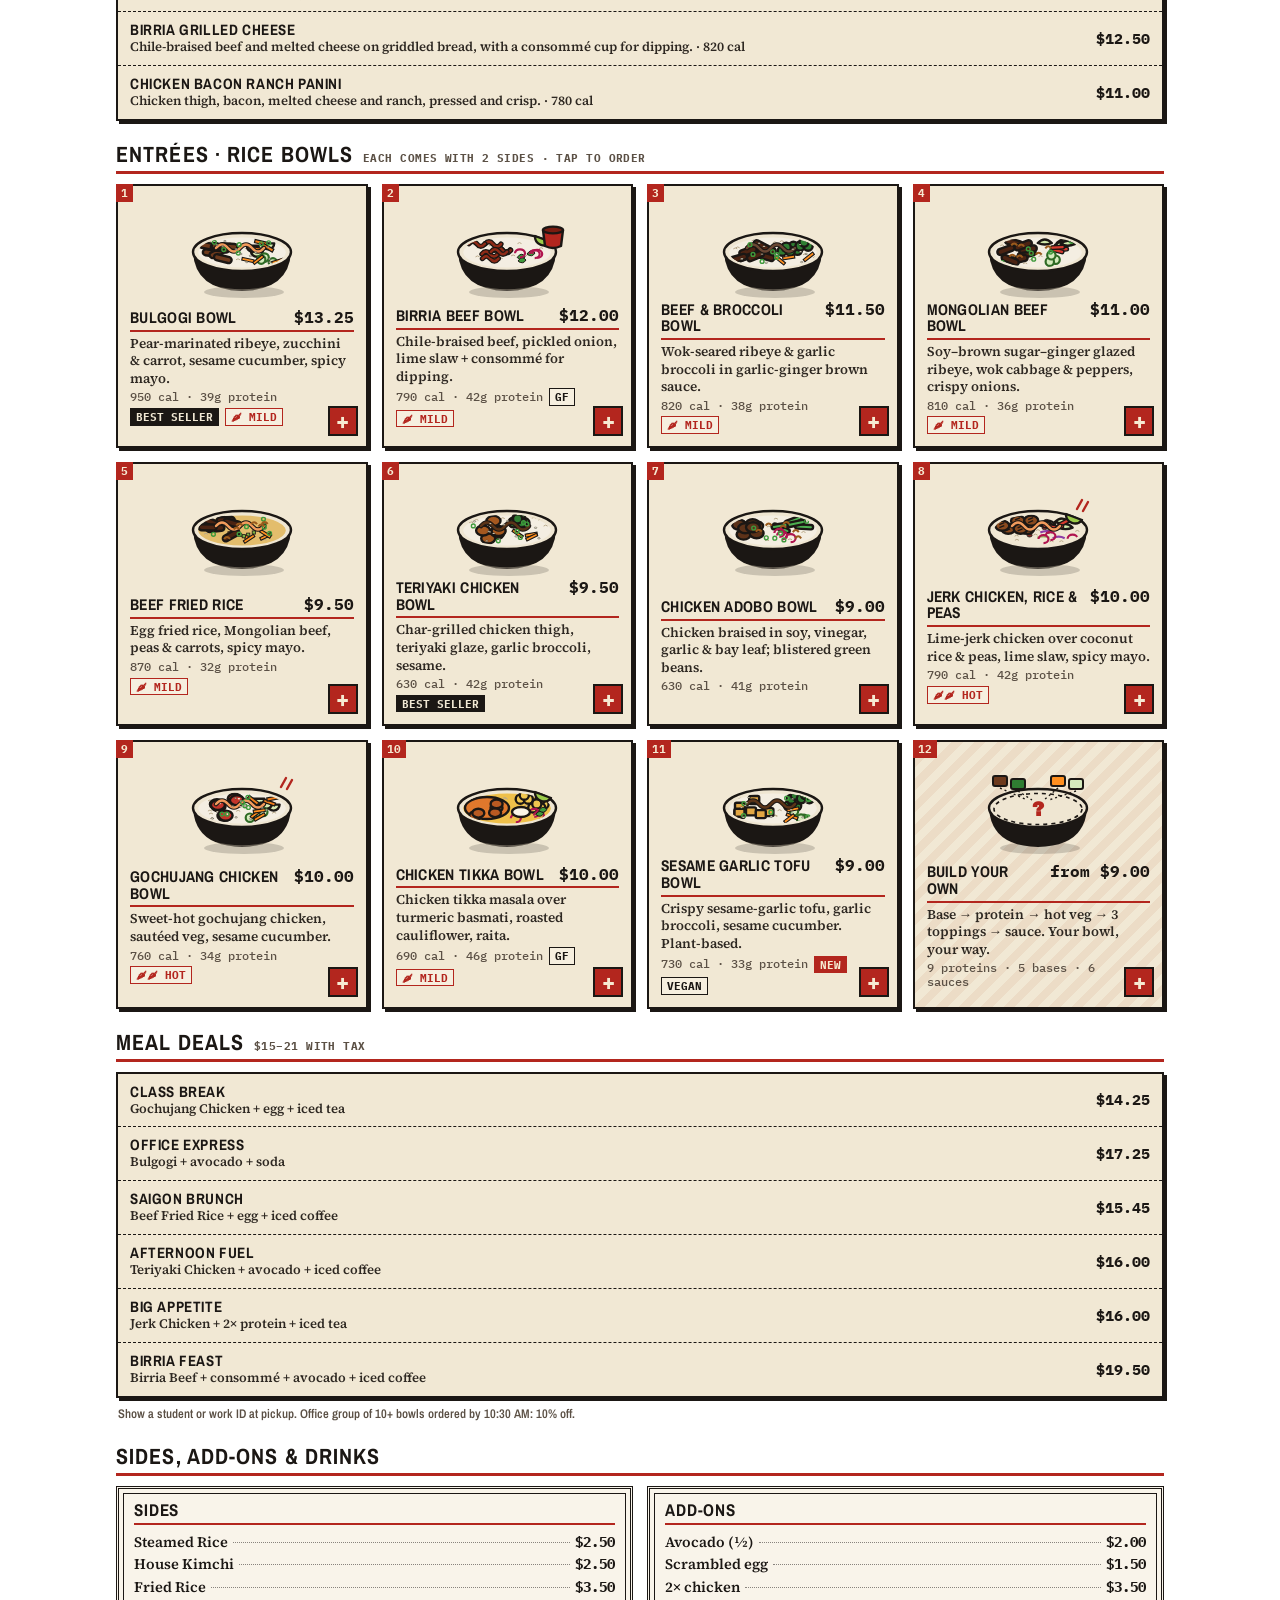
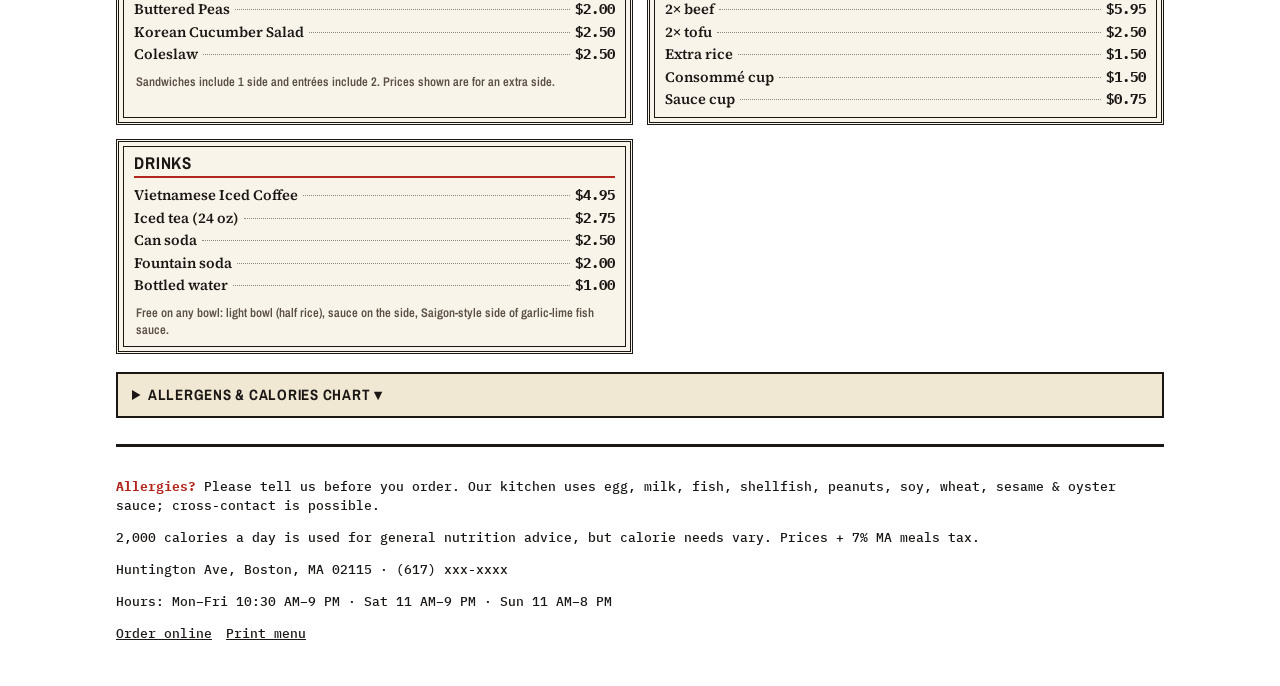
==== commit 65b97c65: "Raise Bulgogi Bowl, Beef & Broccoli Bowl and Office Express prices to meet 30–33% food cost Co-Autho" ====
--- a/index.html
+++ b/index.html
@@ -5,7 +5,7 @@
 <meta property="og:type" content="website"><meta property="og:title" content="Riceline — Rice bowls, ready in minutes"><meta property="og:description" content="Signature bowls, build-your-own, Meal Deals and Vietnamese iced coffee. Order ahead for pickup in Boston."><meta property="og:image" content="img/og-image.jpg"><meta name="twitter:card" content="summary_large_image">
 <link rel="icon" href="icons/favicon.svg" type="image/svg+xml"><link rel="apple-touch-icon" href="icons/apple-touch-icon.png"><link rel="manifest" href="manifest.webmanifest">
 <link rel="prefetch" href="order.html">
-<script type="application/ld+json">{"@context": "https://schema.org", "@type": "Restaurant", "name": "Riceline", "servesCuisine": ["Vietnamese", "Asian", "Rice bowls"], "priceRange": "$", "address": {"@type": "PostalAddress", "streetAddress": "Huntington Ave", "addressLocality": "Boston", "addressRegion": "MA", "postalCode": "02115", "addressCountry": "US"}, "acceptsReservations": false, "openingHoursSpecification": [{"@type": "OpeningHoursSpecification", "dayOfWeek": ["Monday", "Tuesday", "Wednesday", "Thursday", "Friday"], "opens": "10:30", "closes": "21:00"}, {"@type": "OpeningHoursSpecification", "dayOfWeek": "Saturday", "opens": "11:00", "closes": "21:00"}, {"@type": "OpeningHoursSpecification", "dayOfWeek": "Sunday", "opens": "11:00", "closes": "20:00"}], "hasMenu": {"@type": "Menu", "name": "Riceline Menu", "hasMenuSection": [{"@type": "MenuSection", "name": "Entrées (Rice Bowls, with 2 sides)", "hasMenuItem": [{"@type": "MenuItem", "name": "Bulgogi Bowl", "description": "Pear-marinated ribeye seared with caramelized edges, sautéed zucchini & carrot, sesame cucumber, pickled carrot and spicy mayo.", "offers": {"@type": "Offer", "price": "11.50", "priceCurrency": "USD"}, "nutrition": {"@type": "NutritionInformation", "calories": "950 calories"}}, {"@type": "MenuItem", "name": "Birria Beef Bowl", "description": "Guajillo-braised beef, slow-cooked 4 hours. Cilantro-onion, pickled red onion, lime slaw — plus a cup of rich consommé for dipping.", "offers": {"@type": "Offer", "price": "12.00", "priceCurrency": "USD"}, "nutrition": {"@type": "NutritionInformation", "calories": "790 calories"}}, {"@type": "MenuItem", "name": "Beef & Broccoli Bowl", "description": "Wok-seared ribeye and garlic broccoli in our garlic-ginger brown sauce, with pickled carrot and scallions.", "offers": {"@type": "Offer", "price": "11.00", "priceCurrency": "USD"}, "nutrition": {"@type": "NutritionInformation", "calories": "820 calories"}}, {"@type": "MenuItem", "name": "Mongolian Beef Bowl", "description": "Ribeye glazed in soy, brown sugar & ginger with scallions, wok cabbage & peppers, sesame cucumber and crispy onions.", "offers": {"@type": "Offer", "price": "11.00", "priceCurrency": "USD"}, "nutrition": {"@type": "NutritionInformation", "calories": "810 calories"}}, {"@type": "MenuItem", "name": "Beef Fried Rice", "description": "Wok-fried egg rice with Mongolian beef, peas & carrots, topped with pickled carrot, spicy mayo and crispy onions.", "offers": {"@type": "Offer", "price": "9.50", "priceCurrency": "USD"}, "nutrition": {"@type": "NutritionInformation", "calories": "870 calories"}}, {"@type": "MenuItem", "name": "Teriyaki Chicken Bowl", "description": "Char-grilled chicken thigh glazed in teriyaki with garlic broccoli, pickled carrot, scallions and toasted sesame.", "offers": {"@type": "Offer", "price": "9.50", "priceCurrency": "USD"}, "nutrition": {"@type": "NutritionInformation", "calories": "630 calories"}}, {"@type": "MenuItem", "name": "Chicken Adobo Bowl", "description": "Filipino-style chicken thigh braised in soy, vinegar, garlic & bay leaf, with blistered green beans, pickled red onion and crispy onions.", "offers": {"@type": "Offer", "price": "9.00", "priceCurrency": "USD"}, "nutrition": {"@type": "NutritionInformation", "calories": "630 calories"}}, {"@type": "MenuItem", "name": "Jerk Chicken, Rice & Peas", "description": "Smoky-hot jerk chicken over coconut rice & peas, wok cabbage & peppers, lime slaw, pickled red onion and spicy mayo.", "offers": {"@type": "Offer", "price": "10.00", "priceCurrency": "USD"}, "nutrition": {"@type": "NutritionInformation", "calories": "790 calories"}}, {"@type": "MenuItem", "name": "Gochujang Chicken Bowl", "description": "Grilled chicken in sweet-hot Korean chili glaze with sautéed veg, sesame cucumber, pickled carrot and spicy mayo.", "offers": {"@type": "Offer", "price": "10.00", "priceCurrency": "USD"}, "nutrition": {"@type": "NutritionInformation", "calories": "760 calories"}}, {"@type": "MenuItem", "name": "Chicken Tikka Bowl", "description": "Yogurt-marinated chicken in creamy tikka masala over turmeric basmati, with roasted turmeric cauliflower and cooling cucumber raita.", "offers": {"@type": "Offer", "price": "10.00", "priceCurrency": "USD"}, "nutrition": {"@type": "NutritionInformation", "calories": "690 calories"}}, {"@type": "MenuItem", "name": "Sesame Garlic Tofu Bowl", "description": "Crispy roasted tofu in sesame-garlic glaze with garlic broccoli, sesame cucumber, pickled carrot and teriyaki. 100% plant-based.", "offers": {"@type": "Offer", "price": "9.00", "priceCurrency": "USD"}, "nutrition": {"@type": "NutritionInformation", "calories": "730 calories"}}]}, {"@type": "MenuSection", "name": "Appetizers", "hasMenuItem": [{"@type": "MenuItem", "name": "Chicken Karaage Bites", "description": "Crispy Japanese-style fried chicken thigh bites with sriracha mayo.", "offers": {"@type": "Offer", "price": "6.50", "priceCurrency": "USD"}}, {"@type": "MenuItem", "name": "Pork Potstickers", "description": "Six pan-seared dumplings, pork & leek or pork & cabbage, with dipping sauce.", "offers": {"@type": "Offer", "price": "7.00", "priceCurrency": "USD"}}, {"@type": "MenuItem", "name": "Crispy Rice Croquettes", "description": "Three golden fried rice balls with melty cheese and scallion.", "offers": {"@type": "Offer", "price": "6.00", "priceCurrency": "USD"}}, {"@type": "MenuItem", "name": "Chicken Wings", "description": "Six crispy wings tossed in your choice of sauce.", "offers": {"@type": "Offer", "price": "9.00", "priceCurrency": "USD"}}, {"@type": "MenuItem", "name": "Cucumber & Pickled Veg Plate", "description": "Cool smashed cucumbers and quick-pickled veg. Light and crunchy.", "offers": {"@type": "Offer", "price": "5.00", "priceCurrency": "USD"}}, {"@type": "MenuItem", "name": "Chicken Skewers", "description": "Two grilled marinated chicken thigh skewers with dipping sauce.", "offers": {"@type": "Offer", "price": "7.50", "priceCurrency": "USD"}}]}, {"@type": "MenuSection", "name": "Soups", "hasMenuItem": [{"@type": "MenuItem", "name": "Miso Tofu Soup", "description": "Silky tofu, scallion and seaweed in savory miso broth.", "offers": {"@type": "Offer", "price": "5.00", "priceCurrency": "USD"}}, {"@type": "MenuItem", "name": "Egg Drop Soup", "description": "Light, savory broth with silky ribbons of egg and scallion.", "offers": {"@type": "Offer", "price": "4.50", "priceCurrency": "USD"}}, {"@type": "MenuItem", "name": "Hot & Sour Soup", "description": "Peppery, tangy broth with tofu, mushroom, pork and egg.", "offers": {"@type": "Offer", "price": "5.50", "priceCurrency": "USD"}}, {"@type": "MenuItem", "name": "Spicy Lemongrass Beef Noodle Soup", "description": "Spicy lemongrass beef and pork broth with rice noodles, tender beef, herbs and lime.", "offers": {"@type": "Offer", "price": "11.00", "priceCurrency": "USD"}}]}, {"@type": "MenuSection", "name": "Salads", "hasMenuItem": [{"@type": "MenuItem", "name": "Bulgogi Beef Salad", "description": "Sweet-savory bulgogi beef over crisp greens, carrot and cucumber with sesame dressing.", "offers": {"@type": "Offer", "price": "10.50", "priceCurrency": "USD"}}, {"@type": "MenuItem", "name": "Carrot Ginger Chopped Salad", "description": "Crunchy chopped veg and greens with bright carrot-ginger dressing.", "offers": {"@type": "Offer", "price": "7.00", "priceCurrency": "USD"}}, {"@type": "MenuItem", "name": "Vietnamese Chicken Salad", "description": "Shredded chicken and cabbage with fresh herbs, crushed peanuts and a garlic-lime fish sauce dressing.", "offers": {"@type": "Offer", "price": "9.50", "priceCurrency": "USD"}}, {"@type": "MenuItem", "name": "Sesame Chicken Salad", "description": "Sliced chicken thigh over greens and cucumber with toasted sesame dressing.", "offers": {"@type": "Offer", "price": "9.50", "priceCurrency": "USD"}}]}, {"@type": "MenuSection", "name": "Sandwiches", "hasMenuItem": [{"@type": "MenuItem", "name": "Beef Knuckle Cheesesteak", "description": "Thin-sliced beef with sautéed onion and melted cheese on a toasted roll.", "offers": {"@type": "Offer", "price": "12.50", "priceCurrency": "USD"}}, {"@type": "MenuItem", "name": "Chicken Banh Mi", "description": "Grilled chicken thigh, pickled veg, cilantro and jalapeño on a crisp baguette.", "offers": {"@type": "Offer", "price": "10.50", "priceCurrency": "USD"}}, {"@type": "MenuItem", "name": "Fried Chicken Sandwich", "description": "Crispy chicken thigh, pickles and slaw on a toasted bun.", "offers": {"@type": "Offer", "price": "10.50", "priceCurrency": "USD"}}, {"@type": "MenuItem", "name": "Jerk Chicken Sandwich", "description": "Jerk-marinated chicken thigh with citrus slaw on a toasted bun.", "offers": {"@type": "Offer", "price": "10.50", "priceCurrency": "USD"}}, {"@type": "MenuItem", "name": "Birria Grilled Cheese", "description": "Chile-braised beef and melted cheese on griddled bread, with a consommé cup for dipping.", "offers": {"@type": "Offer", "price": "12.50", "priceCurrency": "USD"}}, {"@type": "MenuItem", "name": "Chicken Bacon Ranch Panini", "description": "Chicken thigh, bacon, melted cheese and ranch, pressed and crisp.", "offers": {"@type": "Offer", "price": "11.00", "priceCurrency": "USD"}}]}, {"@type": "MenuSection", "name": "Meal Deals", "hasMenuItem": [{"@type": "MenuItem", "name": "Class Break", "offers": {"@type": "Offer", "price": "14.25", "priceCurrency": "USD"}}, {"@type": "MenuItem", "name": "Office Express", "offers": {"@type": "Offer", "price": "15.50", "priceCurrency": "USD"}}, {"@type": "MenuItem", "name": "Saigon Brunch", "offers": {"@type": "Offer", "price": "15.45", "priceCurrency": "USD"}}, {"@type": "MenuItem", "name": "Afternoon Fuel", "offers": {"@type": "Offer", "price": "16.00", "priceCurrency": "USD"}}, {"@type": "MenuItem", "name": "Big Appetite", "offers": {"@type": "Offer", "price": "16.00", "priceCurrency": "USD"}}, {"@type": "MenuItem", "name": "Birria Feast", "offers": {"@type": "Offer", "price": "19.50", "priceCurrency": "USD"}}]}, {"@type": "MenuSection", "name": "Drinks", "hasMenuItem": [{"@type": "MenuItem", "name": "Vietnamese Iced Coffee", "offers": {"@type": "Offer", "price": "4.95", "priceCurrency": "USD"}}, {"@type": "MenuItem", "name": "Iced Tea", "offers": {"@type": "Offer", "price": "2.75", "priceCurrency": "USD"}}, {"@type": "MenuItem", "name": "Can Soda", "offers": {"@type": "Offer", "price": "2.50", "priceCurrency": "USD"}}, {"@type": "MenuItem", "name": "Fountain Soda", "offers": {"@type": "Offer", "price": "2.00", "priceCurrency": "USD"}}, {"@type": "MenuItem", "name": "Bottled Water", "offers": {"@type": "Offer", "price": "1.00", "priceCurrency": "USD"}}]}]}}</script>
+<script type="application/ld+json">{"@context": "https://schema.org", "@type": "Restaurant", "name": "Riceline", "servesCuisine": ["Vietnamese", "Asian", "Rice bowls"], "priceRange": "$", "address": {"@type": "PostalAddress", "streetAddress": "Huntington Ave", "addressLocality": "Boston", "addressRegion": "MA", "postalCode": "02115", "addressCountry": "US"}, "acceptsReservations": false, "openingHoursSpecification": [{"@type": "OpeningHoursSpecification", "dayOfWeek": ["Monday", "Tuesday", "Wednesday", "Thursday", "Friday"], "opens": "10:30", "closes": "21:00"}, {"@type": "OpeningHoursSpecification", "dayOfWeek": "Saturday", "opens": "11:00", "closes": "21:00"}, {"@type": "OpeningHoursSpecification", "dayOfWeek": "Sunday", "opens": "11:00", "closes": "20:00"}], "hasMenu": {"@type": "Menu", "name": "Riceline Menu", "hasMenuSection": [{"@type": "MenuSection", "name": "Entrées (Rice Bowls, with 2 sides)", "hasMenuItem": [{"@type": "MenuItem", "name": "Bulgogi Bowl", "description": "Pear-marinated ribeye seared with caramelized edges, sautéed zucchini & carrot, sesame cucumber, pickled carrot and spicy mayo.", "offers": {"@type": "Offer", "price": "13.25", "priceCurrency": "USD"}, "nutrition": {"@type": "NutritionInformation", "calories": "950 calories"}}, {"@type": "MenuItem", "name": "Birria Beef Bowl", "description": "Guajillo-braised beef, slow-cooked 4 hours. Cilantro-onion, pickled red onion, lime slaw — plus a cup of rich consommé for dipping.", "offers": {"@type": "Offer", "price": "12.00", "priceCurrency": "USD"}, "nutrition": {"@type": "NutritionInformation", "calories": "790 calories"}}, {"@type": "MenuItem", "name": "Beef & Broccoli Bowl", "description": "Wok-seared ribeye and garlic broccoli in our garlic-ginger brown sauce, with pickled carrot and scallions.", "offers": {"@type": "Offer", "price": "11.50", "priceCurrency": "USD"}, "nutrition": {"@type": "NutritionInformation", "calories": "820 calories"}}, {"@type": "MenuItem", "name": "Mongolian Beef Bowl", "description": "Ribeye glazed in soy, brown sugar & ginger with scallions, wok cabbage & peppers, sesame cucumber and crispy onions.", "offers": {"@type": "Offer", "price": "11.00", "priceCurrency": "USD"}, "nutrition": {"@type": "NutritionInformation", "calories": "810 calories"}}, {"@type": "MenuItem", "name": "Beef Fried Rice", "description": "Wok-fried egg rice with Mongolian beef, peas & carrots, topped with pickled carrot, spicy mayo and crispy onions.", "offers": {"@type": "Offer", "price": "9.50", "priceCurrency": "USD"}, "nutrition": {"@type": "NutritionInformation", "calories": "870 calories"}}, {"@type": "MenuItem", "name": "Teriyaki Chicken Bowl", "description": "Char-grilled chicken thigh glazed in teriyaki with garlic broccoli, pickled carrot, scallions and toasted sesame.", "offers": {"@type": "Offer", "price": "9.50", "priceCurrency": "USD"}, "nutrition": {"@type": "NutritionInformation", "calories": "630 calories"}}, {"@type": "MenuItem", "name": "Chicken Adobo Bowl", "description": "Filipino-style chicken thigh braised in soy, vinegar, garlic & bay leaf, with blistered green beans, pickled red onion and crispy onions.", "offers": {"@type": "Offer", "price": "9.00", "priceCurrency": "USD"}, "nutrition": {"@type": "NutritionInformation", "calories": "630 calories"}}, {"@type": "MenuItem", "name": "Jerk Chicken, Rice & Peas", "description": "Smoky-hot jerk chicken over coconut rice & peas, wok cabbage & peppers, lime slaw, pickled red onion and spicy mayo.", "offers": {"@type": "Offer", "price": "10.00", "priceCurrency": "USD"}, "nutrition": {"@type": "NutritionInformation", "calories": "790 calories"}}, {"@type": "MenuItem", "name": "Gochujang Chicken Bowl", "description": "Grilled chicken in sweet-hot Korean chili glaze with sautéed veg, sesame cucumber, pickled carrot and spicy mayo.", "offers": {"@type": "Offer", "price": "10.00", "priceCurrency": "USD"}, "nutrition": {"@type": "NutritionInformation", "calories": "760 calories"}}, {"@type": "MenuItem", "name": "Chicken Tikka Bowl", "description": "Yogurt-marinated chicken in creamy tikka masala over turmeric basmati, with roasted turmeric cauliflower and cooling cucumber raita.", "offers": {"@type": "Offer", "price": "10.00", "priceCurrency": "USD"}, "nutrition": {"@type": "NutritionInformation", "calories": "690 calories"}}, {"@type": "MenuItem", "name": "Sesame Garlic Tofu Bowl", "description": "Crispy roasted tofu in sesame-garlic glaze with garlic broccoli, sesame cucumber, pickled carrot and teriyaki. 100% plant-based.", "offers": {"@type": "Offer", "price": "9.00", "priceCurrency": "USD"}, "nutrition": {"@type": "NutritionInformation", "calories": "730 calories"}}]}, {"@type": "MenuSection", "name": "Appetizers", "hasMenuItem": [{"@type": "MenuItem", "name": "Chicken Karaage Bites", "description": "Crispy Japanese-style fried chicken thigh bites with sriracha mayo.", "offers": {"@type": "Offer", "price": "6.50", "priceCurrency": "USD"}}, {"@type": "MenuItem", "name": "Pork Potstickers", "description": "Six pan-seared dumplings, pork & leek or pork & cabbage, with dipping sauce.", "offers": {"@type": "Offer", "price": "7.00", "priceCurrency": "USD"}}, {"@type": "MenuItem", "name": "Crispy Rice Croquettes", "description": "Three golden fried rice balls with melty cheese and scallion.", "offers": {"@type": "Offer", "price": "6.00", "priceCurrency": "USD"}}, {"@type": "MenuItem", "name": "Chicken Wings", "description": "Six crispy wings tossed in your choice of sauce.", "offers": {"@type": "Offer", "price": "9.00", "priceCurrency": "USD"}}, {"@type": "MenuItem", "name": "Cucumber & Pickled Veg Plate", "description": "Cool smashed cucumbers and quick-pickled veg. Light and crunchy.", "offers": {"@type": "Offer", "price": "5.00", "priceCurrency": "USD"}}, {"@type": "MenuItem", "name": "Chicken Skewers", "description": "Two grilled marinated chicken thigh skewers with dipping sauce.", "offers": {"@type": "Offer", "price": "7.50", "priceCurrency": "USD"}}]}, {"@type": "MenuSection", "name": "Soups", "hasMenuItem": [{"@type": "MenuItem", "name": "Miso Tofu Soup", "description": "Silky tofu, scallion and seaweed in savory miso broth.", "offers": {"@type": "Offer", "price": "5.00", "priceCurrency": "USD"}}, {"@type": "MenuItem", "name": "Egg Drop Soup", "description": "Light, savory broth with silky ribbons of egg and scallion.", "offers": {"@type": "Offer", "price": "4.50", "priceCurrency": "USD"}}, {"@type": "MenuItem", "name": "Hot & Sour Soup", "description": "Peppery, tangy broth with tofu, mushroom, pork and egg.", "offers": {"@type": "Offer", "price": "5.50", "priceCurrency": "USD"}}, {"@type": "MenuItem", "name": "Spicy Lemongrass Beef Noodle Soup", "description": "Spicy lemongrass beef and pork broth with rice noodles, tender beef, herbs and lime.", "offers": {"@type": "Offer", "price": "11.00", "priceCurrency": "USD"}}]}, {"@type": "MenuSection", "name": "Salads", "hasMenuItem": [{"@type": "MenuItem", "name": "Bulgogi Beef Salad", "description": "Sweet-savory bulgogi beef over crisp greens, carrot and cucumber with sesame dressing.", "offers": {"@type": "Offer", "price": "10.50", "priceCurrency": "USD"}}, {"@type": "MenuItem", "name": "Carrot Ginger Chopped Salad", "description": "Crunchy chopped veg and greens with bright carrot-ginger dressing.", "offers": {"@type": "Offer", "price": "7.00", "priceCurrency": "USD"}}, {"@type": "MenuItem", "name": "Vietnamese Chicken Salad", "description": "Shredded chicken and cabbage with fresh herbs, crushed peanuts and a garlic-lime fish sauce dressing.", "offers": {"@type": "Offer", "price": "9.50", "priceCurrency": "USD"}}, {"@type": "MenuItem", "name": "Sesame Chicken Salad", "description": "Sliced chicken thigh over greens and cucumber with toasted sesame dressing.", "offers": {"@type": "Offer", "price": "9.50", "priceCurrency": "USD"}}]}, {"@type": "MenuSection", "name": "Sandwiches", "hasMenuItem": [{"@type": "MenuItem", "name": "Beef Knuckle Cheesesteak", "description": "Thin-sliced beef with sautéed onion and melted cheese on a toasted roll.", "offers": {"@type": "Offer", "price": "12.50", "priceCurrency": "USD"}}, {"@type": "MenuItem", "name": "Chicken Banh Mi", "description": "Grilled chicken thigh, pickled veg, cilantro and jalapeño on a crisp baguette.", "offers": {"@type": "Offer", "price": "10.50", "priceCurrency": "USD"}}, {"@type": "MenuItem", "name": "Fried Chicken Sandwich", "description": "Crispy chicken thigh, pickles and slaw on a toasted bun.", "offers": {"@type": "Offer", "price": "10.50", "priceCurrency": "USD"}}, {"@type": "MenuItem", "name": "Jerk Chicken Sandwich", "description": "Jerk-marinated chicken thigh with citrus slaw on a toasted bun.", "offers": {"@type": "Offer", "price": "10.50", "priceCurrency": "USD"}}, {"@type": "MenuItem", "name": "Birria Grilled Cheese", "description": "Chile-braised beef and melted cheese on griddled bread, with a consommé cup for dipping.", "offers": {"@type": "Offer", "price": "12.50", "priceCurrency": "USD"}}, {"@type": "MenuItem", "name": "Chicken Bacon Ranch Panini", "description": "Chicken thigh, bacon, melted cheese and ranch, pressed and crisp.", "offers": {"@type": "Offer", "price": "11.00", "priceCurrency": "USD"}}]}, {"@type": "MenuSection", "name": "Meal Deals", "hasMenuItem": [{"@type": "MenuItem", "name": "Class Break", "offers": {"@type": "Offer", "price": "14.25", "priceCurrency": "USD"}}, {"@type": "MenuItem", "name": "Office Express", "offers": {"@type": "Offer", "price": "17.25", "priceCurrency": "USD"}}, {"@type": "MenuItem", "name": "Saigon Brunch", "offers": {"@type": "Offer", "price": "15.45", "priceCurrency": "USD"}}, {"@type": "MenuItem", "name": "Afternoon Fuel", "offers": {"@type": "Offer", "price": "16.00", "priceCurrency": "USD"}}, {"@type": "MenuItem", "name": "Big Appetite", "offers": {"@type": "Offer", "price": "16.00", "priceCurrency": "USD"}}, {"@type": "MenuItem", "name": "Birria Feast", "offers": {"@type": "Offer", "price": "19.50", "priceCurrency": "USD"}}]}, {"@type": "MenuSection", "name": "Drinks", "hasMenuItem": [{"@type": "MenuItem", "name": "Vietnamese Iced Coffee", "offers": {"@type": "Offer", "price": "4.95", "priceCurrency": "USD"}}, {"@type": "MenuItem", "name": "Iced Tea", "offers": {"@type": "Offer", "price": "2.75", "priceCurrency": "USD"}}, {"@type": "MenuItem", "name": "Can Soda", "offers": {"@type": "Offer", "price": "2.50", "priceCurrency": "USD"}}, {"@type": "MenuItem", "name": "Fountain Soda", "offers": {"@type": "Offer", "price": "2.00", "priceCurrency": "USD"}}, {"@type": "MenuItem", "name": "Bottled Water", "offers": {"@type": "Offer", "price": "1.00", "priceCurrency": "USD"}}]}]}}</script>
 <style>
 @font-face{font-family:'Archivo Narrow';font-weight:700;src:url(fonts/archivo-narrow-latin-700-normal.woff2) format('woff2');font-display:block}@font-face{font-family:'Archivo Narrow';font-weight:600;src:url(fonts/archivo-narrow-latin-600-normal.woff2) format('woff2');font-display:block}@font-face{font-family:'Archivo Black';font-weight:400;src:url(fonts/archivo-black-latin-400-normal.woff2) format('woff2');font-display:block}@font-face{font-family:'Source Serif 4';font-weight:600;src:url(fonts/source-serif-4-latin-600-normal.woff2) format('woff2');font-display:block}@font-face{font-family:'Source Serif 4';font-weight:700;src:url(fonts/source-serif-4-latin-700-normal.woff2) format('woff2');font-display:block}@font-face{font-family:'IBM Plex Mono';font-weight:500;src:url(fonts/ibm-plex-mono-latin-500-normal.woff2) format('woff2');font-display:block}@font-face{font-family:'IBM Plex Mono';font-weight:700;src:url(fonts/ibm-plex-mono-latin-700-normal.woff2) format('woff2');font-display:block}
 :root { --ink: #1b1714; --red: #b3261e; --paper: #e8dcc2; --card: #f1e8d4; --muted: #5b5045; }
@@ -134,9 +134,9 @@
 <main class="wrap">
 <h2 class="sec" id="apps">APPETIZERS <small>To share or start</small></h2><ul class="deals"><li><a href="order.html#item=karaage"><b class="dn">Chicken Karaage Bites</b><span class="dd">Crispy Japanese-style fried chicken thigh bites with sriracha mayo. · 430 cal</span><b class="dp">$6.50</b></a></li><li><a href="order.html#item=potstickers"><b class="dn">Pork Potstickers</b><span class="dd">Six pan-seared dumplings, pork &amp; leek or pork &amp; cabbage, with dipping sauce. · 380 cal</span><b class="dp">$7.00</b></a></li><li><a href="order.html#item=croquettes"><b class="dn">Crispy Rice Croquettes</b><span class="dd">Three golden fried rice balls with melty cheese and scallion. · 420 cal</span><b class="dp">$6.00</b></a></li><li><a href="order.html#item=wings"><b class="dn">Chicken Wings</b><span class="dd">Six crispy wings tossed in your choice of sauce. · 620 cal</span><b class="dp">$9.00</b></a></li><li><a href="order.html#item=cucumber-plate"><b class="dn">Cucumber &amp; Pickled Veg Plate</b><span class="dd">Cool smashed cucumbers and quick-pickled veg. Light and crunchy. · 110 cal</span><b class="dp">$5.00</b></a></li><li><a href="order.html#item=skewers"><b class="dn">Chicken Skewers</b><span class="dd">Two grilled marinated chicken thigh skewers with dipping sauce. · 300 cal</span><b class="dp">$7.50</b></a></li></ul><h2 class="sec" id="soups">SOUPS <small>Light to hearty</small></h2><ul class="deals"><li><a href="order.html#item=miso-soup"><b class="dn">Miso Tofu Soup</b><span class="dd">Silky tofu, scallion and seaweed in savory miso broth. · 110 cal</span><b class="dp">$5.00</b></a></li><li><a href="order.html#item=egg-drop"><b class="dn">Egg Drop Soup</b><span class="dd">Light, savory broth with silky ribbons of egg and scallion. · 90 cal</span><b class="dp">$4.50</b></a></li><li><a href="order.html#item=hot-sour"><b class="dn">Hot &amp; Sour Soup</b><span class="dd">Peppery, tangy broth with tofu, mushroom, pork and egg. · 180 cal</span><b class="dp">$5.50</b></a></li><li><a href="order.html#item=bun-bo-hue"><b class="dn">Spicy Lemongrass Beef Noodle Soup</b><span class="dd">Spicy lemongrass beef and pork broth with rice noodles, tender beef, herbs and lime. · 620 cal</span><b class="dp">$11.00</b></a></li></ul><h2 class="sec" id="salads">SALADS <small>Crisp greens, house dressings</small></h2><ul class="deals"><li><a href="order.html#item=bulgogi-salad"><b class="dn">Bulgogi Beef Salad</b><span class="dd">Sweet-savory bulgogi beef over crisp greens, carrot and cucumber with sesame dressing. · 480 cal</span><b class="dp">$10.50</b></a></li><li><a href="order.html#item=carrot-ginger"><b class="dn">Carrot Ginger Chopped Salad</b><span class="dd">Crunchy chopped veg and greens with bright carrot-ginger dressing. · 180 cal</span><b class="dp">$7.00</b></a></li><li><a href="order.html#item=goi-ga"><b class="dn">Vietnamese Chicken Salad</b><span class="dd">Shredded chicken and cabbage with fresh herbs, crushed peanuts and a garlic-lime fish sauce dressing. · 360 cal</span><b class="dp">$9.50</b></a></li><li><a href="order.html#item=sesame-chicken-salad"><b class="dn">Sesame Chicken Salad</b><span class="dd">Sliced chicken thigh over greens and cucumber with toasted sesame dressing. · 380 cal</span><b class="dp">$9.50</b></a></li></ul><h2 class="sec" id="sandwiches">SANDWICHES <small>Each comes with 1 side</small></h2><ul class="deals"><li><a href="order.html#item=cheesesteak"><b class="dn">Beef Knuckle Cheesesteak</b><span class="dd">Thin-sliced beef with sautéed onion and melted cheese on a toasted roll. · 720 cal</span><b class="dp">$12.50</b></a></li><li><a href="order.html#item=banh-mi"><b class="dn">Chicken Banh Mi</b><span class="dd">Grilled chicken thigh, pickled veg, cilantro and jalapeño on a crisp baguette. · 560 cal</span><b class="dp">$10.50</b></a></li><li><a href="order.html#item=fried-chicken-sandwich"><b class="dn">Fried Chicken Sandwich</b><span class="dd">Crispy chicken thigh, pickles and slaw on a toasted bun. · 780 cal</span><b class="dp">$10.50</b></a></li><li><a href="order.html#item=jerk-sandwich"><b class="dn">Jerk Chicken Sandwich</b><span class="dd">Jerk-marinated chicken thigh with citrus slaw on a toasted bun. · 560 cal</span><b class="dp">$10.50</b></a></li><li><a href="order.html#item=birria-grilled-cheese"><b class="dn">Birria Grilled Cheese</b><span class="dd">Chile-braised beef and melted cheese on griddled bread, with a consommé cup for dipping. · 820 cal</span><b class="dp">$12.50</b></a></li><li><a href="order.html#item=panini"><b class="dn">Chicken Bacon Ranch Panini</b><span class="dd">Chicken thigh, bacon, melted cheese and ranch, pressed and crisp. · 780 cal</span><b class="dp">$11.00</b></a></li></ul>
 <h2 class="sec" id="bowls">ENTRÉES · RICE BOWLS <small>Each comes with 2 sides · tap to order</small></h2>
-<div class="grid"><a class="card" href="order.html#item=bulgogi-bowl" aria-label="Bulgogi Bowl, $11.50, 950 calories. Order">
+<div class="grid"><a class="card" href="order.html#item=bulgogi-bowl" aria-label="Bulgogi Bowl, $13.25, 950 calories. Order">
 <span class="num">1</span><span class="ic"><svg viewBox="0 0 120 82" aria-hidden="true"><ellipse cx="62" cy="76" rx="40" ry="6" fill="#1b1714" opacity=".18"/><path d="M11 36 Q13 74 60 75 Q107 74 109 36 Z" fill="#1b1714"/><path d="M30 70 Q60 78 90 70" stroke="#e8dcc2" stroke-width="1.6" fill="none" opacity=".35"/><ellipse cx="60" cy="36" rx="49" ry="19" fill="#efe6d2" stroke="#1b1714" stroke-width="2.4" stroke-linejoin="round"/><clipPath id="c7"><ellipse cx="60" cy="36" rx="44" ry="15.5"/></clipPath><g clip-path="url(#c7)"><ellipse cx="60" cy="37" rx="44" ry="15.5" fill="#f4eee2"/><path d="M45.9 27.6 q2 -2 4 0" stroke="#b9a98a" stroke-width="1" fill="none"/><path d="M72.1 25.7 q2 -2 4 0" stroke="#b9a98a" stroke-width="1" fill="none"/><path d="M62.9 32.8 q2 -2 4 0" stroke="#b9a98a" stroke-width="1" fill="none"/><path d="M24.6 36.2 q2 -2 4 0" stroke="#b9a98a" stroke-width="1" fill="none"/><path d="M23.0 34.4 q2 -2 4 0" stroke="#b9a98a" stroke-width="1" fill="none"/><path d="M25.6 26.2 q2 -2 4 0" stroke="#b9a98a" stroke-width="1" fill="none"/><path d="M54.0 43.8 q2 -2 4 0" stroke="#b9a98a" stroke-width="1" fill="none"/><path d="M29.9 29.4 q2 -2 4 0" stroke="#b9a98a" stroke-width="1" fill="none"/><path d="M70.2 46.7 q2 -2 4 0" stroke="#b9a98a" stroke-width="1" fill="none"/><path d="M66.2 33.5 q2 -2 4 0" stroke="#b9a98a" stroke-width="1" fill="none"/><path d="M98.1 25.1 q2 -2 4 0" stroke="#b9a98a" stroke-width="1" fill="none"/><path d="M88.7 31.0 q2 -2 4 0" stroke="#b9a98a" stroke-width="1" fill="none"/><path d="M31.5 26.8 q2 -2 4 0" stroke="#b9a98a" stroke-width="1" fill="none"/><path d="M44.7 43.6 q2 -2 4 0" stroke="#b9a98a" stroke-width="1" fill="none"/><rect x="20.8" y="34.1" width="18" height="6" rx="3" fill="#6d3a1d" stroke="#1b1714" stroke-width="2.4" stroke-linejoin="round" transform="rotate(8 29.8 37.1)"/><rect x="26.9" y="33.4" width="18" height="6" rx="3" fill="#6d3a1d" stroke="#1b1714" stroke-width="2.4" stroke-linejoin="round" transform="rotate(-26 35.9 36.4)"/><rect x="16.9" y="26.9" width="18" height="6" rx="3" fill="#6d3a1d" stroke="#1b1714" stroke-width="2.4" stroke-linejoin="round" transform="rotate(11 25.9 29.9)"/><rect x="28.7" y="29.0" width="18" height="6" rx="3" fill="#6d3a1d" stroke="#1b1714" stroke-width="2.4" stroke-linejoin="round" transform="rotate(5 37.7 32.0)"/><rect x="29.5" y="28.7" width="18" height="6" rx="3" fill="#6d3a1d" stroke="#1b1714" stroke-width="2.4" stroke-linejoin="round" transform="rotate(18 38.5 31.7)"/><rect x="37.4" y="27.6" width="18" height="6" rx="3" fill="#6d3a1d" stroke="#1b1714" stroke-width="2.4" stroke-linejoin="round" transform="rotate(4 46.4 30.6)"/><rect x="31.8" y="39.6" width="18" height="6" rx="3" fill="#6d3a1d" stroke="#1b1714" stroke-width="2.4" stroke-linejoin="round" transform="rotate(14 40.8 42.6)"/><path d="M68.9 34.8 a6 6 0 0 0 12 0z" fill="#d7e9b0" stroke="#1b1714" stroke-width="2.4" stroke-linejoin="round"/><path d="M64.8 29.8 a6 6 0 0 0 12 0z" fill="#d7e9b0" stroke="#1b1714" stroke-width="2.4" stroke-linejoin="round"/><path d="M80.2 27.4 a6 6 0 0 0 12 0z" fill="#d7e9b0" stroke="#1b1714" stroke-width="2.4" stroke-linejoin="round"/><rect x="72.7" y="24.8" width="12" height="3.2" fill="#ef7d1a" stroke="#1b1714" stroke-width="1.2" transform="rotate(13 78.7 26.4)"/><rect x="79.9" y="30.1" width="12" height="3.2" fill="#ef7d1a" stroke="#1b1714" stroke-width="1.2" transform="rotate(30 85.9 31.7)"/><rect x="68.2" y="31.4" width="12" height="3.2" fill="#ef7d1a" stroke="#1b1714" stroke-width="1.2" transform="rotate(8 74.2 33.0)"/><circle cx="82.6" cy="41.6" r="4.2" fill="#d5ebbd" stroke="#2f6b25" stroke-width="2.2"/><circle cx="90.9" cy="46.4" r="4.2" fill="#d5ebbd" stroke="#2f6b25" stroke-width="2.2"/><circle cx="79.2" cy="43.6" r="4.2" fill="#d5ebbd" stroke="#2f6b25" stroke-width="2.2"/><rect x="59.9" y="42.6" width="12" height="2.8" fill="#ff8f1f" stroke="#1b1714" stroke-width="1.1" transform="rotate(12 65.9 44.0)"/><rect x="89.8" y="43.8" width="12" height="2.8" fill="#ff8f1f" stroke="#1b1714" stroke-width="1.1" transform="rotate(-17 95.8 45.2)"/><rect x="70.3" y="42.3" width="12" height="2.8" fill="#ff8f1f" stroke="#1b1714" stroke-width="1.1" transform="rotate(-38 76.3 43.7)"/><path d="M34 32 q6 -7 12 0 t12 0 t12 0 t12 0" stroke="#1b1714" stroke-width="4.6" fill="none" stroke-linecap="round"/><path d="M34 32 q6 -7 12 0 t12 0 t12 0 t12 0" stroke="#f29b5c" stroke-width="2.4" fill="none" stroke-linecap="round"/><circle cx="57.2" cy="28.7" r="1.9" fill="none" stroke="#3f9a3c" stroke-width="1.4"/><circle cx="32.4" cy="26.3" r="1.9" fill="none" stroke="#3f9a3c" stroke-width="1.4"/><circle cx="79.3" cy="27.8" r="1.9" fill="none" stroke="#3f9a3c" stroke-width="1.4"/><circle cx="41.8" cy="33.6" r="1.9" fill="none" stroke="#3f9a3c" stroke-width="1.4"/><circle cx="86.7" cy="26.8" r="1.9" fill="none" stroke="#3f9a3c" stroke-width="1.4"/><circle cx="56.3" cy="37.1" r="1.9" fill="none" stroke="#3f9a3c" stroke-width="1.4"/><ellipse cx="87.6" cy="43.0" rx="1.3" ry=".7" fill="#fff6dc" stroke="#1b1714" stroke-width=".4"/><ellipse cx="86.2" cy="31.1" rx="1.3" ry=".7" fill="#fff6dc" stroke="#1b1714" stroke-width=".4"/><ellipse cx="53.9" cy="32.9" rx="1.3" ry=".7" fill="#fff6dc" stroke="#1b1714" stroke-width=".4"/><ellipse cx="87.7" cy="46.1" rx="1.3" ry=".7" fill="#fff6dc" stroke="#1b1714" stroke-width=".4"/><ellipse cx="34.9" cy="28.9" rx="1.3" ry=".7" fill="#fff6dc" stroke="#1b1714" stroke-width=".4"/><ellipse cx="40.7" cy="30.1" rx="1.3" ry=".7" fill="#fff6dc" stroke="#1b1714" stroke-width=".4"/><ellipse cx="58.9" cy="38.0" rx="1.3" ry=".7" fill="#fff6dc" stroke="#1b1714" stroke-width=".4"/><ellipse cx="42.9" cy="25.1" rx="1.3" ry=".7" fill="#fff6dc" stroke="#1b1714" stroke-width=".4"/><ellipse cx="54.2" cy="33.1" rx="1.3" ry=".7" fill="#fff6dc" stroke="#1b1714" stroke-width=".4"/><ellipse cx="64.8" cy="46.0" rx="1.3" ry=".7" fill="#fff6dc" stroke="#1b1714" stroke-width=".4"/><ellipse cx="73.7" cy="36.3" rx="1.3" ry=".7" fill="#fff6dc" stroke="#1b1714" stroke-width=".4"/><ellipse cx="68.5" cy="39.9" rx="1.3" ry=".7" fill="#fff6dc" stroke="#1b1714" stroke-width=".4"/></g></svg></span>
-<span class="bd"><span class="top"><b class="nm">BULGOGI BOWL</b><b class="pr">$11.50</b></span>
+<span class="bd"><span class="top"><b class="nm">BULGOGI BOWL</b><b class="pr">$13.25</b></span>
 <span class="ds">Pear-marinated ribeye, zucchini &amp; carrot, sesame cucumber, spicy mayo.</span>
 <span class="mt"><span class="cal">950 cal · 39g protein</span><span class="chip hot">Best seller</span><span class="chip sp">🌶 Mild</span></span></span>
 <span class="go" aria-hidden="true">+</span></a><a class="card" href="order.html#item=birria-bowl" aria-label="Birria Beef Bowl, $12.00, 790 calories. Order">
@@ -144,9 +144,9 @@
 <span class="bd"><span class="top"><b class="nm">BIRRIA BEEF BOWL</b><b class="pr">$12.00</b></span>
 <span class="ds">Chile-braised beef, pickled onion, lime slaw + consommé for dipping.</span>
 <span class="mt"><span class="cal">790 cal · 42g protein</span><span class="chip">GF</span><span class="chip sp">🌶 Mild</span></span></span>
-<span class="go" aria-hidden="true">+</span></a><a class="card" href="order.html#item=beef-broccoli-bowl" aria-label="Beef &amp; Broccoli Bowl, $11.00, 820 calories. Order">
+<span class="go" aria-hidden="true">+</span></a><a class="card" href="order.html#item=beef-broccoli-bowl" aria-label="Beef &amp; Broccoli Bowl, $11.50, 820 calories. Order">
 <span class="num">3</span><span class="ic"><svg viewBox="0 0 120 82" aria-hidden="true"><ellipse cx="62" cy="76" rx="40" ry="6" fill="#1b1714" opacity=".18"/><path d="M11 36 Q13 74 60 75 Q107 74 109 36 Z" fill="#1b1714"/><path d="M30 70 Q60 78 90 70" stroke="#e8dcc2" stroke-width="1.6" fill="none" opacity=".35"/><ellipse cx="60" cy="36" rx="49" ry="19" fill="#efe6d2" stroke="#1b1714" stroke-width="2.4" stroke-linejoin="round"/><clipPath id="c21"><ellipse cx="60" cy="36" rx="44" ry="15.5"/></clipPath><g clip-path="url(#c21)"><ellipse cx="60" cy="37" rx="44" ry="15.5" fill="#f4eee2"/><path d="M33.2 40.6 q2 -2 4 0" stroke="#b9a98a" stroke-width="1" fill="none"/><path d="M70.8 35.5 q2 -2 4 0" stroke="#b9a98a" stroke-width="1" fill="none"/><path d="M37.3 43.0 q2 -2 4 0" stroke="#b9a98a" stroke-width="1" fill="none"/><path d="M84.6 36.3 q2 -2 4 0" stroke="#b9a98a" stroke-width="1" fill="none"/><path d="M60.4 29.7 q2 -2 4 0" stroke="#b9a98a" stroke-width="1" fill="none"/><path d="M20.3 32.9 q2 -2 4 0" stroke="#b9a98a" stroke-width="1" fill="none"/><path d="M66.8 25.7 q2 -2 4 0" stroke="#b9a98a" stroke-width="1" fill="none"/><path d="M83.5 29.6 q2 -2 4 0" stroke="#b9a98a" stroke-width="1" fill="none"/><path d="M38.6 25.0 q2 -2 4 0" stroke="#b9a98a" stroke-width="1" fill="none"/><path d="M99.8 41.7 q2 -2 4 0" stroke="#b9a98a" stroke-width="1" fill="none"/><path d="M90.0 38.8 q2 -2 4 0" stroke="#b9a98a" stroke-width="1" fill="none"/><path d="M22.7 31.9 q2 -2 4 0" stroke="#b9a98a" stroke-width="1" fill="none"/><path d="M59.8 26.8 q2 -2 4 0" stroke="#b9a98a" stroke-width="1" fill="none"/><path d="M96.2 32.8 q2 -2 4 0" stroke="#b9a98a" stroke-width="1" fill="none"/><rect x="20.0" y="38.5" width="18" height="6" rx="3" fill="#4b2312" stroke="#1b1714" stroke-width="2.4" stroke-linejoin="round" transform="rotate(-23 29.0 41.5)"/><rect x="44.7" y="31.6" width="18" height="6" rx="3" fill="#4b2312" stroke="#1b1714" stroke-width="2.4" stroke-linejoin="round" transform="rotate(3 53.7 34.6)"/><rect x="26.0" y="32.2" width="18" height="6" rx="3" fill="#4b2312" stroke="#1b1714" stroke-width="2.4" stroke-linejoin="round" transform="rotate(-19 35.0 35.2)"/><rect x="16.2" y="39.5" width="18" height="6" rx="3" fill="#4b2312" stroke="#1b1714" stroke-width="2.4" stroke-linejoin="round" transform="rotate(-16 25.2 42.5)"/><rect x="40.0" y="27.0" width="18" height="6" rx="3" fill="#4b2312" stroke="#1b1714" stroke-width="2.4" stroke-linejoin="round" transform="rotate(28 49.0 30.0)"/><rect x="43.6" y="37.3" width="18" height="6" rx="3" fill="#4b2312" stroke="#1b1714" stroke-width="2.4" stroke-linejoin="round" transform="rotate(16 52.6 40.3)"/><rect x="33.6" y="36.9" width="18" height="6" rx="3" fill="#4b2312" stroke="#1b1714" stroke-width="2.4" stroke-linejoin="round" transform="rotate(-23 42.6 39.9)"/><circle cx="76.4" cy="34.3" r="4.6" fill="#2f7d32" stroke="#1b1714" stroke-width="2.4" stroke-linejoin="round"/><circle cx="84.4" cy="34.3" r="4.6" fill="#2f7d32" stroke="#1b1714" stroke-width="2.4" stroke-linejoin="round"/><circle cx="80.4" cy="30.3" r="4.6" fill="#2f7d32" stroke="#1b1714" stroke-width="2.4" stroke-linejoin="round"/><circle cx="69.2" cy="35.2" r="4.6" fill="#2f7d32" stroke="#1b1714" stroke-width="2.4" stroke-linejoin="round"/><circle cx="77.2" cy="35.2" r="4.6" fill="#2f7d32" stroke="#1b1714" stroke-width="2.4" stroke-linejoin="round"/><circle cx="73.2" cy="31.2" r="4.6" fill="#2f7d32" stroke="#1b1714" stroke-width="2.4" stroke-linejoin="round"/><circle cx="87.1" cy="30.1" r="4.6" fill="#2f7d32" stroke="#1b1714" stroke-width="2.4" stroke-linejoin="round"/><circle cx="95.1" cy="30.1" r="4.6" fill="#2f7d32" stroke="#1b1714" stroke-width="2.4" stroke-linejoin="round"/><circle cx="91.1" cy="26.1" r="4.6" fill="#2f7d32" stroke="#1b1714" stroke-width="2.4" stroke-linejoin="round"/><rect x="69.7" y="40.1" width="12" height="2.8" fill="#ff8f1f" stroke="#1b1714" stroke-width="1.1" transform="rotate(-9 75.7 41.5)"/><rect x="89.8" y="39.5" width="12" height="2.8" fill="#ff8f1f" stroke="#1b1714" stroke-width="1.1" transform="rotate(-38 95.8 40.9)"/><rect x="61.0" y="42.8" width="12" height="2.8" fill="#ff8f1f" stroke="#1b1714" stroke-width="1.1" transform="rotate(39 67.0 44.2)"/><path d="M34 32 q6 -7 12 0 t12 0 t12 0 t12 0" stroke="#1b1714" stroke-width="4.6" fill="none" stroke-linecap="round"/><path d="M34 32 q6 -7 12 0 t12 0 t12 0 t12 0" stroke="#6a4733" stroke-width="2.4" fill="none" stroke-linecap="round"/><circle cx="59.7" cy="35.8" r="1.9" fill="none" stroke="#3f9a3c" stroke-width="1.4"/><circle cx="63.6" cy="41.5" r="1.9" fill="none" stroke="#3f9a3c" stroke-width="1.4"/><circle cx="40.0" cy="38.4" r="1.9" fill="none" stroke="#3f9a3c" stroke-width="1.4"/><circle cx="64.1" cy="38.7" r="1.9" fill="none" stroke="#3f9a3c" stroke-width="1.4"/><circle cx="37.0" cy="28.7" r="1.9" fill="none" stroke="#3f9a3c" stroke-width="1.4"/><circle cx="49.1" cy="45.4" r="1.9" fill="none" stroke="#3f9a3c" stroke-width="1.4"/><ellipse cx="49.0" cy="38.1" rx="1.3" ry=".7" fill="#fff6dc" stroke="#1b1714" stroke-width=".4"/><ellipse cx="46.1" cy="27.3" rx="1.3" ry=".7" fill="#fff6dc" stroke="#1b1714" stroke-width=".4"/><ellipse cx="28.7" cy="42.9" rx="1.3" ry=".7" fill="#fff6dc" stroke="#1b1714" stroke-width=".4"/><ellipse cx="79.9" cy="33.2" rx="1.3" ry=".7" fill="#fff6dc" stroke="#1b1714" stroke-width=".4"/><ellipse cx="73.2" cy="39.9" rx="1.3" ry=".7" fill="#fff6dc" stroke="#1b1714" stroke-width=".4"/><ellipse cx="88.7" cy="46.1" rx="1.3" ry=".7" fill="#fff6dc" stroke="#1b1714" stroke-width=".4"/><ellipse cx="53.3" cy="46.8" rx="1.3" ry=".7" fill="#fff6dc" stroke="#1b1714" stroke-width=".4"/><ellipse cx="93.2" cy="38.0" rx="1.3" ry=".7" fill="#fff6dc" stroke="#1b1714" stroke-width=".4"/><ellipse cx="87.6" cy="35.8" rx="1.3" ry=".7" fill="#fff6dc" stroke="#1b1714" stroke-width=".4"/><ellipse cx="51.0" cy="30.4" rx="1.3" ry=".7" fill="#fff6dc" stroke="#1b1714" stroke-width=".4"/><ellipse cx="87.1" cy="28.6" rx="1.3" ry=".7" fill="#fff6dc" stroke="#1b1714" stroke-width=".4"/><ellipse cx="29.0" cy="42.7" rx="1.3" ry=".7" fill="#fff6dc" stroke="#1b1714" stroke-width=".4"/></g></svg></span>
-<span class="bd"><span class="top"><b class="nm">BEEF &amp; BROCCOLI BOWL</b><b class="pr">$11.00</b></span>
+<span class="bd"><span class="top"><b class="nm">BEEF &amp; BROCCOLI BOWL</b><b class="pr">$11.50</b></span>
 <span class="ds">Wok-seared ribeye &amp; garlic broccoli in garlic-ginger brown sauce.</span>
 <span class="mt"><span class="cal">820 cal · 38g protein</span><span class="chip sp">🌶 Mild</span></span></span>
 <span class="go" aria-hidden="true">+</span></a><a class="card" href="order.html#item=mongolian-bowl" aria-label="Mongolian Beef Bowl, $11.00, 810 calories. Order">
@@ -195,7 +195,7 @@
 <span class="ds">Base → protein → hot veg → 3 toppings → sauce. Your bowl, your way.</span>
 <span class="mt"><span class="cal">9 proteins · 5 bases · 6 sauces</span></span></span><span class="go" aria-hidden="true">+</span></a></div>
 <h2 class="sec" id="deals">MEAL DEALS <small>$15–21 with tax</small></h2>
-<ul class="deals"><li><a href="order.html#item=class-break"><b class="dn">Class Break</b><span class="dd">Gochujang Chicken + egg + iced tea</span><b class="dp">$14.25</b></a></li><li><a href="order.html#item=office-express"><b class="dn">Office Express</b><span class="dd">Bulgogi + avocado + soda</span><b class="dp">$15.50</b></a></li><li><a href="order.html#item=saigon-brunch"><b class="dn">Saigon Brunch</b><span class="dd">Beef Fried Rice + egg + iced coffee</span><b class="dp">$15.45</b></a></li><li><a href="order.html#item=afternoon-fuel"><b class="dn">Afternoon Fuel</b><span class="dd">Teriyaki Chicken + avocado + iced coffee</span><b class="dp">$16.00</b></a></li><li><a href="order.html#item=big-appetite"><b class="dn">Big Appetite</b><span class="dd">Jerk Chicken + 2× protein + iced tea</span><b class="dp">$16.00</b></a></li><li><a href="order.html#item=birria-feast"><b class="dn">Birria Feast</b><span class="dd">Birria Beef + consommé + avocado + iced coffee</span><b class="dp">$19.50</b></a></li></ul>
+<ul class="deals"><li><a href="order.html#item=class-break"><b class="dn">Class Break</b><span class="dd">Gochujang Chicken + egg + iced tea</span><b class="dp">$14.25</b></a></li><li><a href="order.html#item=office-express"><b class="dn">Office Express</b><span class="dd">Bulgogi + avocado + soda</span><b class="dp">$17.25</b></a></li><li><a href="order.html#item=saigon-brunch"><b class="dn">Saigon Brunch</b><span class="dd">Beef Fried Rice + egg + iced coffee</span><b class="dp">$15.45</b></a></li><li><a href="order.html#item=afternoon-fuel"><b class="dn">Afternoon Fuel</b><span class="dd">Teriyaki Chicken + avocado + iced coffee</span><b class="dp">$16.00</b></a></li><li><a href="order.html#item=big-appetite"><b class="dn">Big Appetite</b><span class="dd">Jerk Chicken + 2× protein + iced tea</span><b class="dp">$16.00</b></a></li><li><a href="order.html#item=birria-feast"><b class="dn">Birria Feast</b><span class="dd">Birria Beef + consommé + avocado + iced coffee</span><b class="dp">$19.50</b></a></li></ul>
 <p class="note">Show a student or work ID at pickup. Office group of 10+ bowls ordered by 10:30 AM: 10% off.</p>
 <h2 class="sec" id="extras">SIDES, ADD-ONS &amp; DRINKS</h2>
 <div class="boxes"><div class="box"><h3>SIDES</h3><ul><li><span>Steamed Rice</span><i></i><b>$2.50</b></li><li><span>House Kimchi</span><i></i><b>$2.50</b></li><li><span>Fried Rice</span><i></i><b>$3.50</b></li><li><span>Buttered Peas</span><i></i><b>$2.00</b></li><li><span>Korean Cucumber Salad</span><i></i><b>$2.50</b></li><li><span>Coleslaw</span><i></i><b>$2.50</b></li></ul><p class="note">Sandwiches include 1 side and entrées include 2. Prices shown are for an extra side.</p></div><div class="box"><h3>ADD-ONS</h3><ul><li><span>Avocado (½)</span><i></i><b>$2.00</b></li><li><span>Scrambled egg</span><i></i><b>$1.50</b></li><li><span>2× chicken</span><i></i><b>$3.50</b></li><li><span>2× beef</span><i></i><b>$5.95</b></li><li><span>2× tofu</span><i></i><b>$2.50</b></li><li><span>Extra rice</span><i></i><b>$1.50</b></li><li><span>Consommé cup</span><i></i><b>$1.50</b></li><li><span>Sauce cup</span><i></i><b>$0.75</b></li></ul></div>
